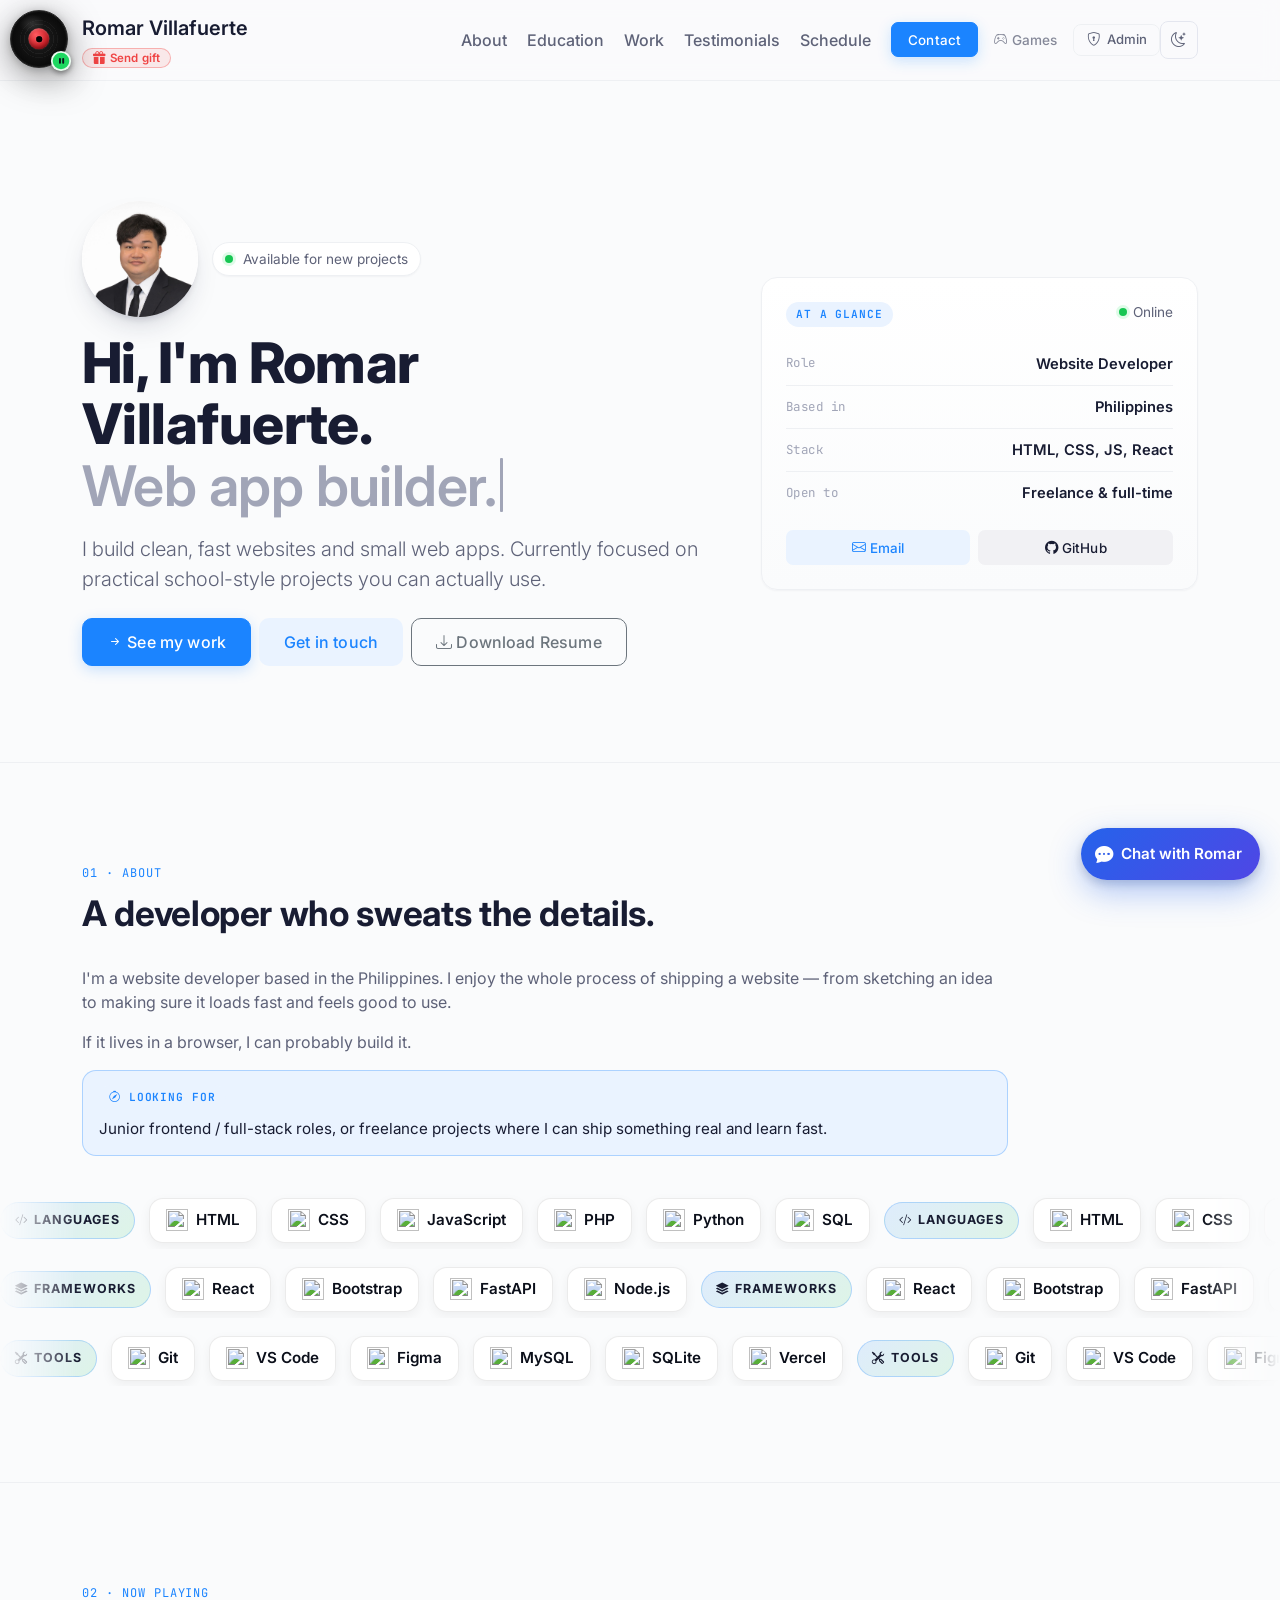
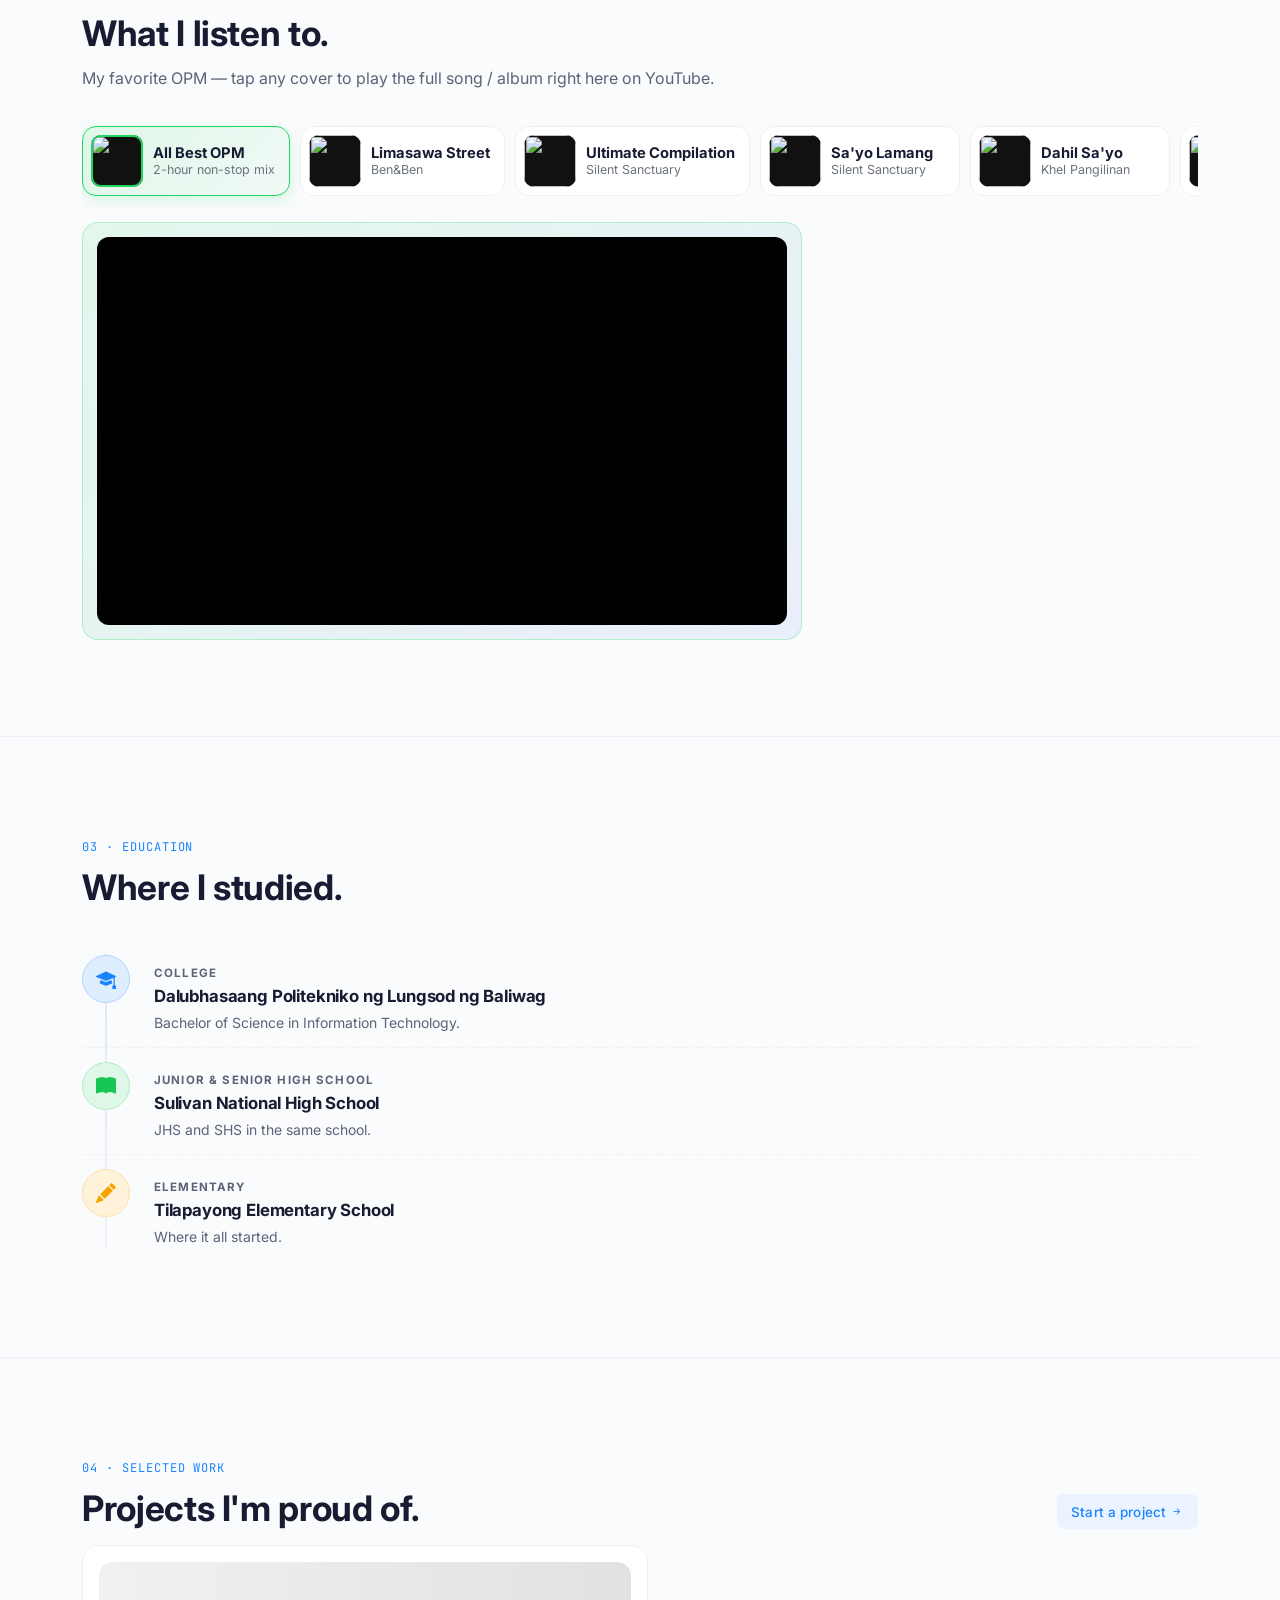
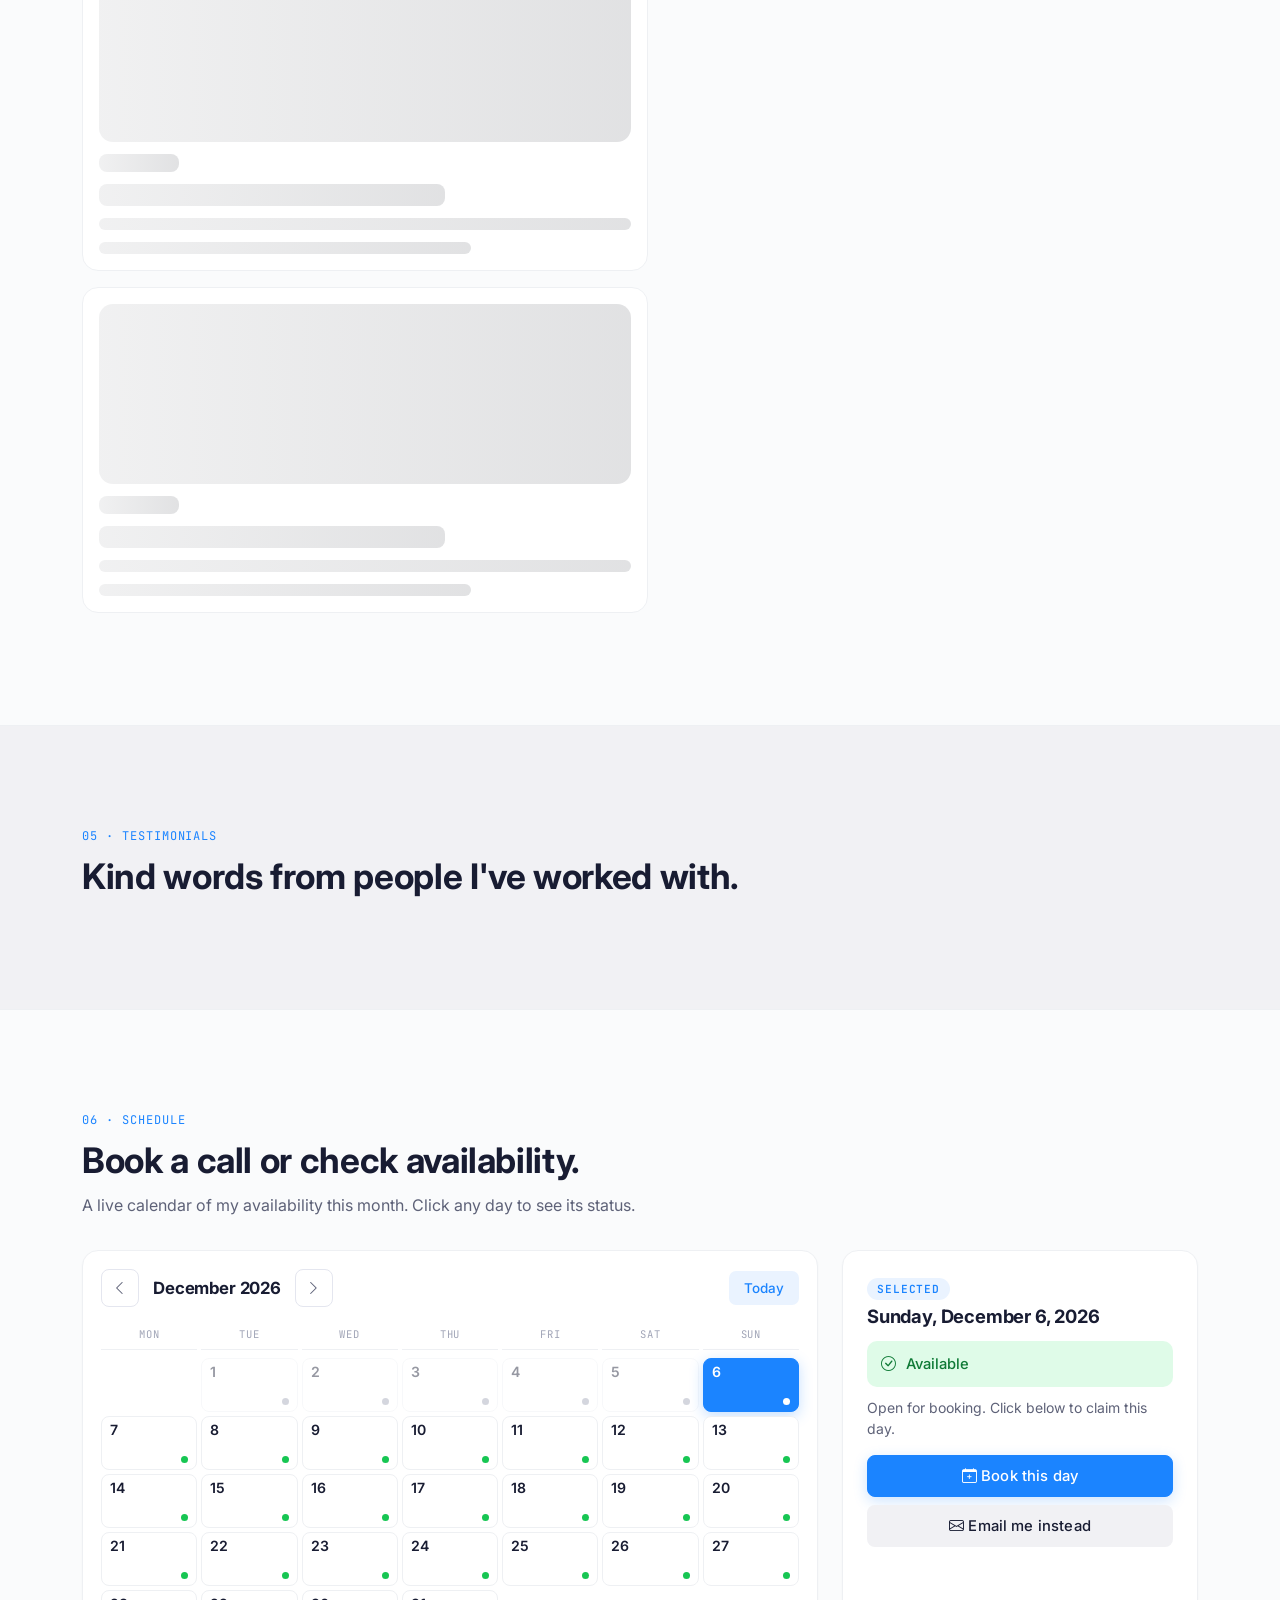
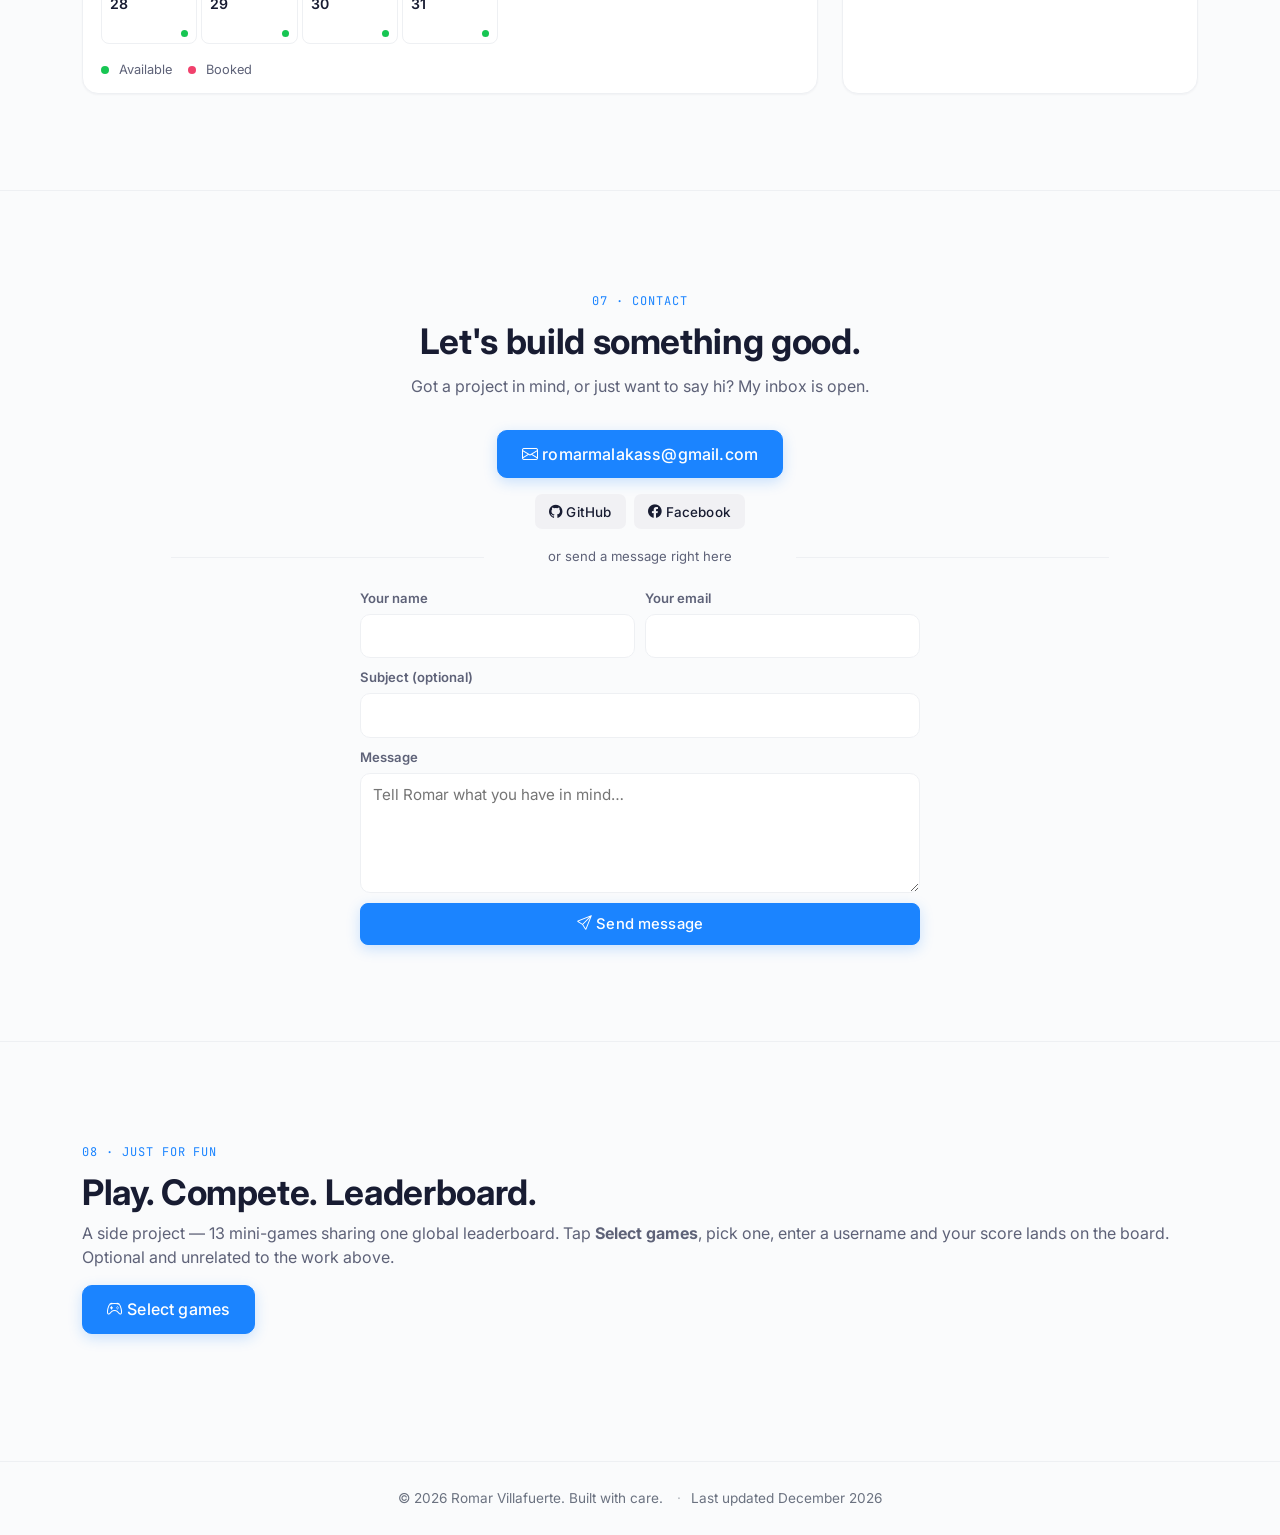
==== index.html @ f8969b2f "Add OG/Twitter card meta + splash screen + Pinoy 404 with mini-game + Resume PDF generator - Open Gr" ====
<!doctype html>
<html lang="en" data-bs-theme="light">
  <head>
    <meta charset="utf-8" />
    <meta name="viewport" content="width=device-width, initial-scale=1" />
    <meta name="theme-color" content="#0b0f1a" />
    <meta
      name="description"
      content="Romar Villafuerte — Website Developer based in the Philippines. I build clean, fast websites and small web apps with HTML, CSS, JavaScript, React, and FastAPI."
    />
    <meta name="author" content="Romar Villafuerte" />
    <meta name="keywords" content="Romar Villafuerte, website developer, web developer Philippines, frontend, React, HTML, CSS, JavaScript, FastAPI portfolio" />
    <link rel="canonical" href="https://romar-villafuerte.vercel.app/" />

    <!-- Open Graph -->
    <meta property="og:type" content="website" />
    <meta property="og:site_name" content="Romar Villafuerte" />
    <meta property="og:title" content="Romar Villafuerte — Website Developer" />
    <meta property="og:description" content="I build clean, fast websites and small web apps. HTML, CSS, JavaScript, React, FastAPI. Available for freelance & full-time." />
    <meta property="og:url" content="https://romar-villafuerte.vercel.app/" />
    <meta property="og:image" content="https://romar-villafuerte.vercel.app/assets/og-image.png?v=2" />
    <meta property="og:image:secure_url" content="https://romar-villafuerte.vercel.app/assets/og-image.png?v=2" />
    <meta property="og:image:type" content="image/png" />
    <meta property="og:image:width" content="1200" />
    <meta property="og:image:height" content="630" />
    <meta property="og:image:alt" content="Romar Villafuerte — Website Developer · Philippines" />
    <meta property="og:locale" content="en_PH" />

    <!-- Twitter / X -->
    <meta name="twitter:card" content="summary_large_image" />
    <meta name="twitter:title" content="Romar Villafuerte — Website Developer" />
    <meta name="twitter:description" content="I build clean, fast websites and small web apps. HTML, CSS, JavaScript, React, FastAPI." />
    <meta name="twitter:image" content="https://romar-villafuerte.vercel.app/assets/og-image.png?v=2" />
    <meta name="twitter:image:alt" content="Romar Villafuerte — Website Developer · Philippines" />

    <title>Romar Villafuerte — Website Developer</title>

    <!-- Fonts -->
    <link rel="preconnect" href="https://fonts.googleapis.com" />
    <link rel="preconnect" href="https://fonts.gstatic.com" crossorigin />
    <link
      href="https://fonts.googleapis.com/css2?family=Inter:wght@400;500;600;700;800&family=JetBrains+Mono:wght@400;600&display=swap"
      rel="stylesheet"
    />

    <!-- Bootstrap 5 + icons -->
    <link
      href="https://cdn.jsdelivr.net/npm/bootstrap@5.3.3/dist/css/bootstrap.min.css"
      rel="stylesheet"
    />
    <link
      rel="stylesheet"
      href="https://cdn.jsdelivr.net/npm/bootstrap-icons@1.11.3/font/bootstrap-icons.min.css"
    />

    <link rel="stylesheet" href="styles.css?v=avatar3" />
    <link
      rel="icon"
      type="image/svg+xml"
      href="data:image/svg+xml,%3Csvg xmlns='http://www.w3.org/2000/svg' viewBox='0 0 64 64'%3E%3Cdefs%3E%3ClinearGradient id='g' x1='0' y1='0' x2='1' y2='1'%3E%3Cstop offset='0' stop-color='%232563eb'/%3E%3Cstop offset='1' stop-color='%231d4ed8'/%3E%3C/linearGradient%3E%3C/defs%3E%3Crect width='64' height='64' rx='14' fill='url(%23g)'/%3E%3Ctext x='50%25' y='56%25' text-anchor='middle' font-family='Inter,Arial,sans-serif' font-weight='800' font-size='30' fill='%23ffffff'%3ERV%3C/text%3E%3C/svg%3E"
    />
    <link
      rel="apple-touch-icon"
      href="data:image/svg+xml,%3Csvg xmlns='http://www.w3.org/2000/svg' viewBox='0 0 180 180'%3E%3Cdefs%3E%3ClinearGradient id='g' x1='0' y1='0' x2='1' y2='1'%3E%3Cstop offset='0' stop-color='%232563eb'/%3E%3Cstop offset='1' stop-color='%231d4ed8'/%3E%3C/linearGradient%3E%3C/defs%3E%3Crect width='180' height='180' rx='40' fill='url(%23g)'/%3E%3Ctext x='50%25' y='56%25' text-anchor='middle' font-family='Inter,Arial,sans-serif' font-weight='800' font-size='84' fill='%23ffffff'%3ERV%3C/text%3E%3C/svg%3E"
    />
  </head>
  <body>
    <!-- SPLASH / first-paint reveal -->
    <div class="rv-splash" id="rvSplash" aria-hidden="true">
      <div class="rv-splash-inner">
        <div class="rv-splash-avatar">
          <img src="assets/romar-hero.jpg?v=2" alt="" width="120" height="120" />
          <span class="rv-splash-ring"></span>
        </div>
        <h1 class="rv-splash-name">
          <span class="rv-splash-letter" style="--i:0">R</span>
          <span class="rv-splash-letter" style="--i:1">o</span>
          <span class="rv-splash-letter" style="--i:2">m</span>
          <span class="rv-splash-letter" style="--i:3">a</span>
          <span class="rv-splash-letter" style="--i:4">r</span>
          <span class="rv-splash-letter rv-splash-space" style="--i:5">&nbsp;</span>
          <span class="rv-splash-letter" style="--i:6">V</span>
          <span class="rv-splash-letter" style="--i:7">i</span>
          <span class="rv-splash-letter" style="--i:8">l</span>
          <span class="rv-splash-letter" style="--i:9">l</span>
          <span class="rv-splash-letter" style="--i:10">a</span>
          <span class="rv-splash-letter" style="--i:11">f</span>
          <span class="rv-splash-letter" style="--i:12">u</span>
          <span class="rv-splash-letter" style="--i:13">e</span>
          <span class="rv-splash-letter" style="--i:14">r</span>
          <span class="rv-splash-letter" style="--i:15">t</span>
          <span class="rv-splash-letter" style="--i:16">e</span>
        </h1>
        <p class="rv-splash-tag">Website Developer · Philippines</p>
        <div class="rv-splash-bar" aria-hidden="true"><span></span></div>
      </div>
    </div>

    <!-- NAV -->
    <nav class="navbar navbar-expand-lg rv-navbar sticky-top">
      <div class="container">
        <div class="rv-brand-stack">
          <a class="navbar-brand d-flex align-items-center gap-2 m-0" href="#top">
            <span class="fw-semibold" id="rvBrandName">Romar Villafuerte</span>
          </a>
          <button
            type="button"
            class="rv-donate-btn"
            id="rvDonateBtn"
            aria-label="Send a gift to Romar"
          >
            <i class="bi bi-gift-fill"></i>
            <span>Send gift</span>
          </button>
        </div>
        <div class="d-flex align-items-center gap-2 ms-auto order-lg-3">
          <button
            class="btn btn-icon btn-light-subtle"
            id="themeToggle"
            type="button"
            aria-label="Toggle color theme"
          >
            <i class="bi bi-moon-stars" id="themeIcon"></i>
          </button>
          <button
            class="navbar-toggler border-0 d-lg-none"
            type="button"
            data-bs-toggle="collapse"
            data-bs-target="#rvNav"
            aria-controls="rvNav"
            aria-expanded="false"
            aria-label="Toggle navigation"
          >
            <i class="bi bi-list fs-3"></i>
          </button>
        </div>
        <div class="collapse navbar-collapse order-lg-2" id="rvNav">
          <ul class="navbar-nav ms-lg-auto align-items-lg-center gap-lg-1">
            <li class="nav-item"><a class="nav-link" href="#about">About</a></li>
            <li class="nav-item"><a class="nav-link" href="#education">Education</a></li>
            <li class="nav-item"><a class="nav-link" href="#projects">Work</a></li>
            <li class="nav-item"><a class="nav-link" href="#testimonials">Testimonials</a></li>
            <li class="nav-item"><a class="nav-link" href="#schedule">Schedule</a></li>
            <li class="nav-item ms-lg-2">
              <a class="btn btn-primary btn-sm px-3" href="#contact">Contact</a>
            </li>
            <li class="nav-item ms-lg-1"><a class="nav-link rv-nav-fun" href="#playground" title="Mini games — for fun"><i class="bi bi-controller"></i> Games</a></li>
            <li class="nav-item ms-lg-1">
              <button
                type="button"
                class="nav-link rv-admin-link"
                id="rvAdminMenuBtn"
              >
                <i class="bi bi-shield-lock"></i>
                <span>Admin</span>
              </button>
            </li>
          </ul>
        </div>
      </div>
    </nav>

    <main id="top" class="rv-main">
      <!-- HERO -->
      <section class="rv-section rv-hero">
        <div class="container">
          <div class="row align-items-center g-5">
            <div class="col-lg-7">
              <div class="rv-hero-id">
                <span class="rv-hero-avatar">
                  <img src="assets/romar-hero.jpg?v=2" alt="Romar Villafuerte" width="80" height="80" loading="eager" />
                </span>
                <span class="rv-eyebrow">
                  <span class="rv-eyebrow-dot"></span> Available for new projects
                </span>
              </div>
              <h1 class="rv-display mt-3 mb-3">
                Hi, I'm <span id="rvHeroName">Romar Villafuerte</span>.<br />
                <span class="text-muted-strong rv-typer" id="rvTyper" aria-live="polite">A website developer.</span>
              </h1>
              <p class="lead text-body-secondary mb-4">
                I build clean, fast websites and small web apps. Currently
                focused on practical school-style projects you can actually use.
              </p>
              <div class="d-flex flex-wrap gap-2">
                <a href="#projects" class="btn btn-primary btn-lg px-4">
                  <i class="bi bi-arrow-right-short"></i> See my work
                </a>
                <a href="#contact" class="btn btn-light-primary btn-lg px-4">
                  Get in touch
                </a>
                <a id="rvHeroResume" href="#" class="btn btn-outline-secondary btn-lg px-4" target="_blank" rel="noopener" hidden>
                  <i class="bi bi-file-earmark-text"></i> Resume
                </a>
                <button id="rvHeroResumePdf" type="button" class="btn btn-outline-secondary btn-lg px-4">
                  <i class="bi bi-download"></i> Download Resume
                </button>
              </div>
            </div>
            <div class="col-lg-5">
              <div class="rv-card rv-hero-card">
                <div class="d-flex justify-content-between align-items-start mb-3">
                  <span class="rv-pill rv-pill-primary">At a glance</span>
                  <span class="rv-status">
                    <span class="rv-status-dot"></span> Online
                  </span>
                </div>
                <ul class="rv-facts">
                  <li><span>Role</span><strong>Website Developer</strong></li>
                  <li><span>Based in</span><strong>Philippines</strong></li>
                  <li><span>Stack</span><strong>HTML, CSS, JS, React</strong></li>
                  <li><span>Open to</span><strong>Freelance &amp; full-time</strong></li>
                </ul>
                <div class="d-flex gap-2 mt-3">
                  <a
                    class="btn btn-light-primary btn-sm flex-fill"
                    href="mailto:romarmalakass@gmail.com"
                  >
                    <i class="bi bi-envelope"></i> Email
                  </a>
                  <a
                    class="btn btn-light-secondary btn-sm flex-fill"
                    href="https://github.com/ROMARMALAKAS"
                    target="_blank"
                    rel="noopener"
                  >
                    <i class="bi bi-github"></i> GitHub
                  </a>
                </div>
              </div>
            </div>
          </div>
        </div>
      </section>

      <!-- ABOUT -->
      <section id="about" class="rv-section border-top">
        <div class="container">
          <div class="rv-section-head">
            <span class="rv-kicker">01 · About</span>
            <h2 class="rv-h2">A developer who sweats the details.</h2>
          </div>
          <div class="row g-4">
            <div class="col-lg-10">
              <p class="text-body-secondary mb-3" id="rvAboutPara1">
                I'm a website developer based in the Philippines. I enjoy the
                whole process of shipping a website — from sketching an idea
                to making sure it loads fast and feels good to use.
              </p>
              <p class="text-body-secondary mb-3" id="rvAboutPara2">
                If it lives in a browser, I can probably build it.
              </p>
              <div class="rv-about-goal" id="rvAboutGoal">
                <span class="rv-pill rv-pill-primary"><i class="bi bi-compass"></i> Looking for</span>
                <p class="mb-0" id="rvAboutGoalText">Junior frontend / full-stack roles, or freelance projects where I can ship something real and learn fast.</p>
              </div>
            </div>
          </div>
        </div>

        <!-- Edge-to-edge skills ticker -->
        <div class="rv-ticker-wrap" aria-label="Skills and tools">
          <div class="rv-ticker-row rv-ticker-row-languages" data-dir="left">
            <div class="rv-ticker-track">
              <!-- First set -->
              <span class="rv-ticker-label"><i class="bi bi-code-slash"></i> Languages</span>
              <span class="rv-tchip" style="--c:#E34F26"><img src="https://cdn.jsdelivr.net/gh/devicons/devicon@latest/icons/html5/html5-original.svg" alt="" /> HTML</span>
              <span class="rv-tchip" style="--c:#1572B6"><img src="https://cdn.jsdelivr.net/gh/devicons/devicon@latest/icons/css3/css3-original.svg" alt="" /> CSS</span>
              <span class="rv-tchip" style="--c:#F7DF1E"><img src="https://cdn.jsdelivr.net/gh/devicons/devicon@latest/icons/javascript/javascript-original.svg" alt="" /> JavaScript</span>
              <span class="rv-tchip" style="--c:#777BB4"><img src="https://cdn.jsdelivr.net/gh/devicons/devicon@latest/icons/php/php-original.svg" alt="" /> PHP</span>
              <span class="rv-tchip" style="--c:#3776AB"><img src="https://cdn.jsdelivr.net/gh/devicons/devicon@latest/icons/python/python-original.svg" alt="" /> Python</span>
              <span class="rv-tchip" style="--c:#4479A1"><img src="https://cdn.jsdelivr.net/gh/devicons/devicon@latest/icons/mysql/mysql-original.svg" alt="" /> SQL</span>
              <!-- Duplicate for seamless loop -->
              <span class="rv-ticker-label" aria-hidden="true"><i class="bi bi-code-slash"></i> Languages</span>
              <span class="rv-tchip" style="--c:#E34F26" aria-hidden="true"><img src="https://cdn.jsdelivr.net/gh/devicons/devicon@latest/icons/html5/html5-original.svg" alt="" /> HTML</span>
              <span class="rv-tchip" style="--c:#1572B6" aria-hidden="true"><img src="https://cdn.jsdelivr.net/gh/devicons/devicon@latest/icons/css3/css3-original.svg" alt="" /> CSS</span>
              <span class="rv-tchip" style="--c:#F7DF1E" aria-hidden="true"><img src="https://cdn.jsdelivr.net/gh/devicons/devicon@latest/icons/javascript/javascript-original.svg" alt="" /> JavaScript</span>
              <span class="rv-tchip" style="--c:#777BB4" aria-hidden="true"><img src="https://cdn.jsdelivr.net/gh/devicons/devicon@latest/icons/php/php-original.svg" alt="" /> PHP</span>
              <span class="rv-tchip" style="--c:#3776AB" aria-hidden="true"><img src="https://cdn.jsdelivr.net/gh/devicons/devicon@latest/icons/python/python-original.svg" alt="" /> Python</span>
              <span class="rv-tchip" style="--c:#4479A1" aria-hidden="true"><img src="https://cdn.jsdelivr.net/gh/devicons/devicon@latest/icons/mysql/mysql-original.svg" alt="" /> SQL</span>
            </div>
          </div>

          <div class="rv-ticker-row rv-ticker-row-frameworks" data-dir="right">
            <div class="rv-ticker-track rv-ticker-reverse">
              <span class="rv-ticker-label"><i class="bi bi-stack"></i> Frameworks</span>
              <span class="rv-tchip" style="--c:#61DAFB"><img src="https://cdn.jsdelivr.net/gh/devicons/devicon@latest/icons/react/react-original.svg" alt="" /> React</span>
              <span class="rv-tchip" style="--c:#7952B3"><img src="https://cdn.jsdelivr.net/gh/devicons/devicon@latest/icons/bootstrap/bootstrap-original.svg" alt="" /> Bootstrap</span>
              <span class="rv-tchip" style="--c:#009688"><img src="https://cdn.jsdelivr.net/gh/devicons/devicon@latest/icons/fastapi/fastapi-original.svg" alt="" /> FastAPI</span>
              <span class="rv-tchip" style="--c:#5FA04E"><img src="https://cdn.jsdelivr.net/gh/devicons/devicon@latest/icons/nodejs/nodejs-original.svg" alt="" /> Node.js</span>
              <span class="rv-ticker-label" aria-hidden="true"><i class="bi bi-stack"></i> Frameworks</span>
              <span class="rv-tchip" style="--c:#61DAFB" aria-hidden="true"><img src="https://cdn.jsdelivr.net/gh/devicons/devicon@latest/icons/react/react-original.svg" alt="" /> React</span>
              <span class="rv-tchip" style="--c:#7952B3" aria-hidden="true"><img src="https://cdn.jsdelivr.net/gh/devicons/devicon@latest/icons/bootstrap/bootstrap-original.svg" alt="" /> Bootstrap</span>
              <span class="rv-tchip" style="--c:#009688" aria-hidden="true"><img src="https://cdn.jsdelivr.net/gh/devicons/devicon@latest/icons/fastapi/fastapi-original.svg" alt="" /> FastAPI</span>
              <span class="rv-tchip" style="--c:#5FA04E" aria-hidden="true"><img src="https://cdn.jsdelivr.net/gh/devicons/devicon@latest/icons/nodejs/nodejs-original.svg" alt="" /> Node.js</span>
            </div>
          </div>

          <div class="rv-ticker-row rv-ticker-row-tools" data-dir="left">
            <div class="rv-ticker-track">
              <span class="rv-ticker-label"><i class="bi bi-tools"></i> Tools</span>
              <span class="rv-tchip" style="--c:#F05032"><img src="https://cdn.jsdelivr.net/gh/devicons/devicon@latest/icons/git/git-original.svg" alt="" /> Git</span>
              <span class="rv-tchip" style="--c:#007ACC"><img src="https://cdn.jsdelivr.net/gh/devicons/devicon@latest/icons/vscode/vscode-original.svg" alt="" /> VS Code</span>
              <span class="rv-tchip" style="--c:#F24E1E"><img src="https://cdn.jsdelivr.net/gh/devicons/devicon@latest/icons/figma/figma-original.svg" alt="" /> Figma</span>
              <span class="rv-tchip" style="--c:#4479A1"><img src="https://cdn.jsdelivr.net/gh/devicons/devicon@latest/icons/mysql/mysql-original.svg" alt="" /> MySQL</span>
              <span class="rv-tchip" style="--c:#003B57"><img src="https://cdn.jsdelivr.net/gh/devicons/devicon@latest/icons/sqlite/sqlite-original.svg" alt="" /> SQLite</span>
              <span class="rv-tchip" style="--c:#000000"><img src="https://cdn.jsdelivr.net/gh/devicons/devicon@latest/icons/vercel/vercel-original.svg" alt="" /> Vercel</span>
              <span class="rv-ticker-label" aria-hidden="true"><i class="bi bi-tools"></i> Tools</span>
              <span class="rv-tchip" style="--c:#F05032" aria-hidden="true"><img src="https://cdn.jsdelivr.net/gh/devicons/devicon@latest/icons/git/git-original.svg" alt="" /> Git</span>
              <span class="rv-tchip" style="--c:#007ACC" aria-hidden="true"><img src="https://cdn.jsdelivr.net/gh/devicons/devicon@latest/icons/vscode/vscode-original.svg" alt="" /> VS Code</span>
              <span class="rv-tchip" style="--c:#F24E1E" aria-hidden="true"><img src="https://cdn.jsdelivr.net/gh/devicons/devicon@latest/icons/figma/figma-original.svg" alt="" /> Figma</span>
              <span class="rv-tchip" style="--c:#4479A1" aria-hidden="true"><img src="https://cdn.jsdelivr.net/gh/devicons/devicon@latest/icons/mysql/mysql-original.svg" alt="" /> MySQL</span>
              <span class="rv-tchip" style="--c:#003B57" aria-hidden="true"><img src="https://cdn.jsdelivr.net/gh/devicons/devicon@latest/icons/sqlite/sqlite-original.svg" alt="" /> SQLite</span>
              <span class="rv-tchip" style="--c:#000000" aria-hidden="true"><img src="https://cdn.jsdelivr.net/gh/devicons/devicon@latest/icons/vercel/vercel-original.svg" alt="" /> Vercel</span>
            </div>
          </div>
        </div>
      </section>

      <!-- NOW PLAYING (Spotify embed with album picker) -->
      <section id="nowplaying" class="rv-section border-top">
        <div class="container">
          <div class="rv-section-head">
            <span class="rv-kicker">02 · Now playing</span>
            <h2 class="rv-h2">What I listen to.</h2>
            <p class="text-body-secondary mb-0">
              My favorite OPM — tap any cover to play the full song / album right here on YouTube.
            </p>
          </div>

          <!-- Album picker: horizontal scroll of covers -->
          <div class="rv-album-picker" role="tablist" aria-label="Choose an album">
            <button
              type="button"
              class="rv-album-btn rv-album-opm is-active"
              data-yt-id="ypA7vViok08"
              role="tab"
              aria-selected="true"
            >
              <span class="rv-album-cover" aria-hidden="true">
                <img src="https://i.ytimg.com/vi/ypA7vViok08/mqdefault.jpg" alt="" loading="lazy" />
              </span>
              <span class="rv-album-meta">
                <span class="rv-album-title">All Best OPM</span>
                <span class="rv-album-artist">2-hour non-stop mix</span>
              </span>
            </button>
            <button
              type="button"
              class="rv-album-btn rv-album-benben"
              data-yt-id="Kc3Or2EcQJg"
              role="tab"
              aria-selected="false"
            >
              <span class="rv-album-cover" aria-hidden="true">
                <img src="https://i.ytimg.com/vi/Kc3Or2EcQJg/mqdefault.jpg" alt="" loading="lazy" />
              </span>
              <span class="rv-album-meta">
                <span class="rv-album-title">Limasawa Street</span>
                <span class="rv-album-artist">Ben&amp;Ben</span>
              </span>
            </button>
            <button
              type="button"
              class="rv-album-btn rv-album-ss"
              data-yt-id="de1EE3bcxc8"
              role="tab"
              aria-selected="false"
            >
              <span class="rv-album-cover" aria-hidden="true">
                <img src="https://i.ytimg.com/vi/de1EE3bcxc8/mqdefault.jpg" alt="" loading="lazy" />
              </span>
              <span class="rv-album-meta">
                <span class="rv-album-title">Ultimate Compilation</span>
                <span class="rv-album-artist">Silent Sanctuary</span>
              </span>
            </button>
            <button
              type="button"
              class="rv-album-btn rv-album-ss2"
              data-yt-id="o4G24ZvTMPI"
              role="tab"
              aria-selected="false"
            >
              <span class="rv-album-cover" aria-hidden="true">
                <img src="https://i.ytimg.com/vi/o4G24ZvTMPI/mqdefault.jpg" alt="" loading="lazy" />
              </span>
              <span class="rv-album-meta">
                <span class="rv-album-title">Sa'yo Lamang</span>
                <span class="rv-album-artist">Silent Sanctuary</span>
              </span>
            </button>
            <button
              type="button"
              class="rv-album-btn rv-album-khel"
              data-yt-id="GCiV83kNV50"
              role="tab"
              aria-selected="false"
            >
              <span class="rv-album-cover" aria-hidden="true">
                <img src="https://i.ytimg.com/vi/GCiV83kNV50/mqdefault.jpg" alt="" loading="lazy" />
              </span>
              <span class="rv-album-meta">
                <span class="rv-album-title">Dahil Sa'yo</span>
                <span class="rv-album-artist">Khel Pangilinan</span>
              </span>
            </button>
            <button
              type="button"
              class="rv-album-btn rv-album-khel2"
              data-yt-id="s3WB5C3ph0s"
              role="tab"
              aria-selected="false"
            >
              <span class="rv-album-cover" aria-hidden="true">
                <img src="https://i.ytimg.com/vi/s3WB5C3ph0s/mqdefault.jpg" alt="" loading="lazy" />
              </span>
              <span class="rv-album-meta">
                <span class="rv-album-title">On Bended Knee</span>
                <span class="rv-album-artist">Khel Pangilinan cover</span>
              </span>
            </button>
            <button
              type="button"
              class="rv-album-btn rv-album-fitter"
              data-yt-id="9SmAvP8_-A4"
              role="tab"
              aria-selected="false"
            >
              <span class="rv-album-cover" aria-hidden="true">
                <img src="https://i.ytimg.com/vi/9SmAvP8_-A4/mqdefault.jpg" alt="" loading="lazy" />
              </span>
              <span class="rv-album-meta">
                <span class="rv-album-title">Hawak Mo Ang Beat</span>
                <span class="rv-album-artist">DJ Mogo</span>
              </span>
            </button>
          </div>

          <!-- Live embed (YouTube — full songs play for everyone) -->
          <div class="rv-spotify-wrap">
            <div class="rv-yt-frame">
              <iframe
                id="rvSpotifyEmbed"
                src="https://www.youtube.com/embed/ypA7vViok08?rel=0&modestbranding=1&playsinline=1"
                title="Romar's OPM albums"
                frameborder="0"
                allow="accelerometer; autoplay; clipboard-write; encrypted-media; gyroscope; picture-in-picture"
                allowfullscreen
              ></iframe>
            </div>
          </div>
        </div>
      </section>

      <!-- EDUCATION -->
      <section id="education" class="rv-section border-top">
        <div class="container">
          <div class="rv-section-head">
            <span class="rv-kicker">03 · Education</span>
            <h2 class="rv-h2">Where I studied.</h2>
          </div>
          <ol class="rv-edu">
            <li class="rv-edu-item">
              <span class="rv-edu-dot" style="--c:#1b84ff"><i class="bi bi-mortarboard-fill"></i></span>
              <div class="rv-edu-body">
                <span class="rv-edu-stage">College</span>
                <h3 class="rv-edu-school">Dalubhasaang Politekniko ng Lungsod ng Baliwag</h3>
                <p class="text-body-secondary mb-0 small">Bachelor of Science in Information Technology.</p>
              </div>
            </li>
            <li class="rv-edu-item">
              <span class="rv-edu-dot" style="--c:#17c653"><i class="bi bi-book-fill"></i></span>
              <div class="rv-edu-body">
                <span class="rv-edu-stage">Junior &amp; Senior High School</span>
                <h3 class="rv-edu-school">Sulivan National High School</h3>
                <p class="text-body-secondary mb-0 small">JHS and SHS in the same school.</p>
              </div>
            </li>
            <li class="rv-edu-item">
              <span class="rv-edu-dot" style="--c:#f6a500"><i class="bi bi-pencil-fill"></i></span>
              <div class="rv-edu-body">
                <span class="rv-edu-stage">Elementary</span>
                <h3 class="rv-edu-school">Tilapayong Elementary School</h3>
                <p class="text-body-secondary mb-0 small">Where it all started.</p>
              </div>
            </li>
          </ol>
        </div>
      </section>

      <!-- PROJECTS -->
      <section id="projects" class="rv-section border-top">
        <div class="container">
          <div class="rv-section-head d-flex flex-wrap justify-content-between align-items-end gap-3">
            <div>
              <span class="rv-kicker">04 · Selected Work</span>
              <h2 class="rv-h2 mb-0">Projects I'm proud of.</h2>
            </div>
            <a href="#contact" class="btn btn-light-primary btn-sm">
              Start a project <i class="bi bi-arrow-right-short"></i>
            </a>
          </div>

          <div class="row g-3" id="rvProjectsList">
            <!-- Skeleton placeholders shown until projects load -->
            <div class="col-md-6 rv-skeleton-card" aria-hidden="true">
              <div class="rv-skel rv-skel-visual"></div>
              <div class="rv-skel rv-skel-tag"></div>
              <div class="rv-skel rv-skel-title"></div>
              <div class="rv-skel rv-skel-line"></div>
              <div class="rv-skel rv-skel-line rv-skel-line-short"></div>
            </div>
            <div class="col-md-6 rv-skeleton-card" aria-hidden="true">
              <div class="rv-skel rv-skel-visual"></div>
              <div class="rv-skel rv-skel-tag"></div>
              <div class="rv-skel rv-skel-title"></div>
              <div class="rv-skel rv-skel-line"></div>
              <div class="rv-skel rv-skel-line rv-skel-line-short"></div>
            </div>
          </div>
        </div>
      </section>

      <!-- TESTIMONIALS -->
      <section id="testimonials" class="rv-section border-top rv-section-testimonials">
        <div class="container">
          <div class="rv-section-head">
            <span class="rv-kicker">05 · Testimonials</span>
            <h2 class="rv-h2">Kind words from people I've worked with.</h2>
          </div>
          <div class="row g-3" id="rvTestimonialsList">
            <!-- Filled in by script.js -->
          </div>
        </div>
      </section>

      <!-- SCHEDULE / CALENDAR -->
      <section id="schedule" class="rv-section border-top">
        <div class="container">
          <div class="rv-section-head">
            <span class="rv-kicker">06 · Schedule</span>
            <h2 class="rv-h2">Book a call or check availability.</h2>
            <p class="text-body-secondary mb-0">
              A live calendar of my availability this month. Click any day to
              see its status.
            </p>
          </div>

          <div class="row g-4">
            <div class="col-lg-8">
              <div class="rv-card rv-calendar-card">
                <div class="d-flex justify-content-between align-items-center mb-3">
                  <div class="d-flex align-items-center gap-2">
                    <button
                      class="btn btn-icon btn-light-subtle"
                      id="calPrev"
                      type="button"
                      aria-label="Previous month"
                    >
                      <i class="bi bi-chevron-left"></i>
                    </button>
                    <h3 class="rv-cal-month mb-0" id="calMonth">—</h3>
                    <button
                      class="btn btn-icon btn-light-subtle"
                      id="calNext"
                      type="button"
                      aria-label="Next month"
                    >
                      <i class="bi bi-chevron-right"></i>
                    </button>
                  </div>
                  <button
                    class="btn btn-light-primary btn-sm"
                    id="calToday"
                    type="button"
                  >
                    Today
                  </button>
                </div>
                <div class="rv-cal-grid" id="calendar" role="grid"></div>
                <div class="rv-cal-legend mt-3">
                  <span><span class="rv-dot rv-dot-available"></span> Available</span>
                  <span><span class="rv-dot rv-dot-booked"></span> Booked</span>
                </div>
              </div>
            </div>
            <div class="col-lg-4">
              <div class="rv-card h-100 rv-cal-side">
                <div class="rv-cal-side-head">
                  <span class="rv-pill rv-pill-primary">Selected</span>
                  <h3 class="rv-cal-side-date" id="calSelectedDate">Select a date</h3>
                </div>
                <div class="rv-cal-side-status" id="calSelectedStatus">
                  <i class="bi bi-calendar-event"></i>
                  <span>Pick a day on the calendar to see availability.</span>
                </div>
                <p class="text-body-secondary small mb-3" id="calSelectedNote">
                  Times are in your local timezone.
                </p>
                <button
                  class="btn btn-primary w-100"
                  id="calBookBtn"
                  type="button"
                >
                  <i class="bi bi-calendar-plus"></i> Book this day
                </button>
                <a
                  class="btn btn-light-secondary w-100 mt-2"
                  href="mailto:romarmalakass@gmail.com"
                >
                  <i class="bi bi-envelope"></i> Email me instead
                </a>
              </div>
            </div>
          </div>
        </div>

        <!-- Booking modal -->
        <div
          id="bookingModal"
          class="rv-booking-modal"
          role="dialog"
          aria-modal="true"
          aria-labelledby="bookingModalTitle"
          aria-hidden="true"
        >
          <div class="rv-booking-backdrop" data-close="1"></div>
          <div class="rv-booking-card">
            <header class="rv-booking-head">
              <h3 id="bookingModalTitle" class="rv-booking-title">
                Book this day
              </h3>
              <button
                type="button"
                class="rv-booking-close"
                data-close="1"
                aria-label="Close"
              >
                <i class="bi bi-x-lg"></i>
              </button>
            </header>
            <p class="rv-booking-date" id="bookingModalDate"></p>
            <p class="text-body-secondary small mb-3">
              Once you book, this day will show as <strong>Booked</strong> for
              everyone visiting the site. Romar will email you back to confirm.
            </p>
            <form id="bookingForm" class="rv-booking-form" autocomplete="off">
              <label class="rv-booking-label" for="bookingName">Your name</label>
              <input
                id="bookingName"
                class="rv-booking-input"
                type="text"
                maxlength="60"
                required
                placeholder="e.g. Juan Dela Cruz"
              />
              <label class="rv-booking-label" for="bookingEmail">Email</label>
              <input
                id="bookingEmail"
                class="rv-booking-input"
                type="email"
                maxlength="120"
                required
                placeholder="you@example.com"
              />
              <label class="rv-booking-label" for="bookingNote">
                Project / message
                <span class="text-body-secondary">(optional)</span>
              </label>
              <textarea
                id="bookingNote"
                class="rv-booking-input"
                rows="3"
                maxlength="400"
                placeholder="What would you like to talk about?"
              ></textarea>
              <p
                class="rv-booking-error"
                id="bookingError"
                role="alert"
                hidden
              ></p>
              <div class="d-flex gap-2 mt-2">
                <button
                  type="button"
                  class="btn btn-light-secondary flex-fill"
                  data-close="1"
                >
                  Cancel
                </button>
                <button
                  type="submit"
                  class="btn btn-primary flex-fill"
                  id="bookingSubmit"
                >
                  <i class="bi bi-calendar-check"></i> Confirm booking
                </button>
              </div>
            </form>
          </div>
        </div>
      </section>

      <!-- PLAYGROUND -->
      <section id="playground" class="rv-section border-top rv-section-playground">
        <div class="container">
          <div class="rv-section-head d-flex flex-wrap justify-content-between align-items-end gap-3">
            <div>
              <span class="rv-kicker">08 · Just for fun</span>
              <h2 class="rv-h2 mb-2">Play. Compete. Leaderboard.</h2>
              <p class="text-body-secondary mb-0">
                A side project — 13 mini-games sharing one global leaderboard. Tap <strong>Select games</strong>,
                pick one, enter a username and your score lands on the board. Optional and unrelated to the work above.
              </p>
            </div>
            <div class="d-flex flex-wrap gap-2 align-items-center">
              <span class="rv-chip" id="activeUserChip" style="display:none">
                <i class="bi bi-person-circle"></i>
                <strong id="activeUserName">—</strong>
                <button
                  class="btn btn-sm btn-link p-0 ms-1 text-decoration-none"
                  id="changeUserBtn"
                  type="button"
                  aria-label="Change username"
                >change</button>
              </span>
              <button
                class="btn btn-primary btn-lg px-4"
                id="openPickerBtn"
                type="button"
              >
                <i class="bi bi-controller"></i> Select games
              </button>
            </div>
          </div>

          <!-- Game picker (hidden by default) -->
          <div id="gamePicker" class="d-none">
            <div class="rv-pick-grid">
              <button class="rv-pick-card" type="button" data-game="piano">
                <span class="rv-pick-ico" style="--pi:#1b84ff;--pi-bg:#eaf3ff"><i class="bi bi-music-note-list"></i></span>
                <span class="rv-pick-title">Piano</span>
                <span class="rv-pick-desc">88 real piano keys. Play with mouse, touch, or keyboard.</span>
                <span class="rv-pick-meta">Creative · no score</span>
              </button>
              <button class="rv-pick-card" type="button" data-game="tiles">
                <span class="rv-pick-ico" style="--pi:#0b0f1a;--pi-bg:#e8ebf2"><i class="bi bi-music-player"></i></span>
                <span class="rv-pick-title">Piano Tiles</span>
                <span class="rv-pick-desc">Tap the black tiles. Speed grows with score.</span>
                <span class="rv-pick-meta">Leaderboard · highest score</span>
              </button>
              <button class="rv-pick-card" type="button" data-game="guess">
                <span class="rv-pick-ico" style="--pi:#f1416c;--pi-bg:#ffeef3"><i class="bi bi-image"></i></span>
                <span class="rv-pick-title">Guess the Word</span>
                <span class="rv-pick-desc">Thousands of random photos. Pick the right word.</span>
                <span class="rv-pick-meta">Leaderboard · Normal / Hard</span>
              </button>
              <button class="rv-pick-card" type="button" data-game="snake">
                <span class="rv-pick-ico" style="--pi:#17c653;--pi-bg:#dffbe8"><i class="bi bi-dpad"></i></span>
                <span class="rv-pick-title">Snake</span>
                <span class="rv-pick-desc">Classic snake with touch control buttons.</span>
                <span class="rv-pick-meta">Leaderboard · highest score</span>
              </button>
              <button class="rv-pick-card" type="button" data-game="reaction">
                <span class="rv-pick-ico" style="--pi:#7239ea;--pi-bg:#f0e7ff"><i class="bi bi-lightning-charge"></i></span>
                <span class="rv-pick-title">Reaction Time</span>
                <span class="rv-pick-desc">Tap when the screen turns green. 5 rounds.</span>
                <span class="rv-pick-meta">Leaderboard · fastest average</span>
              </button>
              <button class="rv-pick-card" type="button" data-game="memory">
                <span class="rv-pick-ico" style="--pi:#17c653;--pi-bg:#dffbe8"><i class="bi bi-grid-3x3-gap"></i></span>
                <span class="rv-pick-title">Memory Match</span>
                <span class="rv-pick-desc">Flip the pairs. Fewest moves wins.</span>
                <span class="rv-pick-meta">Leaderboard · fewest moves</span>
              </button>
              <button class="rv-pick-card" type="button" data-game="slide">
                <span class="rv-pick-ico" style="--pi:#7239ea;--pi-bg:#f0e7ff"><i class="bi bi-puzzle"></i></span>
                <span class="rv-pick-title">Slide Puzzle</span>
                <span class="rv-pick-desc">Classic 3×3. Arrange 1–8 in order.</span>
                <span class="rv-pick-meta">Leaderboard · fewest moves</span>
              </button>
              <button class="rv-pick-card" type="button" data-game="stars">
                <span class="rv-pick-ico" style="--pi:#f6c000;--pi-bg:#fff6d9"><i class="bi bi-stars"></i></span>
                <span class="rv-pick-title">Catch the Stars</span>
                <span class="rv-pick-desc">30 seconds. Click yellow, avoid red.</span>
                <span class="rv-pick-meta">Leaderboard · highest score</span>
              </button>
              <button class="rv-pick-card" type="button" data-game="basket">
                <span class="rv-pick-ico" style="--pi:#f1416c;--pi-bg:#ffeef3"><i class="bi bi-bullseye"></i></span>
                <span class="rv-pick-title">Basketball Shooting</span>
                <span class="rv-pick-desc">5 lives. Hold to charge, release to shoot.</span>
                <span class="rv-pick-meta">Leaderboard · highest score</span>
              </button>
              <button class="rv-pick-card" type="button" data-game="mine">
                <span class="rv-pick-ico" style="--pi:#5e6278;--pi-bg:#f1f1f4"><i class="bi bi-flag"></i></span>
                <span class="rv-pick-title">Minesweeper</span>
                <span class="rv-pick-desc">6×6 grid. Flag the mines, clear the rest.</span>
                <span class="rv-pick-meta">Leaderboard · fastest solve</span>
              </button>
              <button class="rv-pick-card" type="button" data-game="math">
                <span class="rv-pick-ico" style="--pi:#1b84ff;--pi-bg:#eaf3ff"><i class="bi bi-calculator"></i></span>
                <span class="rv-pick-title">Math Quiz</span>
                <span class="rv-pick-desc">Normal · Hard · Pro Expert · God Mode.</span>
                <span class="rv-pick-meta">Leaderboard · per difficulty</span>
              </button>
              <button class="rv-pick-card" type="button" data-game="english">
                <span class="rv-pick-ico" style="--pi:#17c653;--pi-bg:#dffbe8"><i class="bi bi-book"></i></span>
                <span class="rv-pick-title">English Quiz</span>
                <span class="rv-pick-desc">Vocab &amp; grammar. Four difficulty tiers.</span>
                <span class="rv-pick-meta">Leaderboard · per difficulty</span>
              </button>
              <button class="rv-pick-card" type="button" data-game="bomber">
                <span class="rv-pick-ico" style="--pi:#f1416c;--pi-bg:#ffeef3"><i class="bi bi-controller"></i></span>
                <span class="rv-pick-title">Bomberman 2D</span>
                <span class="rv-pick-desc">Drop bombs, blast blocks, dodge enemies.</span>
                <span class="rv-pick-meta">Leaderboard · highest score</span>
              </button>
            </div>
          </div>

          <!-- Active game stage (hidden until a game is picked) -->
          <div id="gameStage" class="d-none">
            <div class="rv-stage-head d-flex flex-wrap justify-content-between align-items-center gap-2 mb-3">
              <div class="d-flex gap-2">
                <button class="btn btn-light-subtle btn-sm" id="backToPicker" type="button">
                  <i class="bi bi-arrow-left"></i> All games
                </button>
                <button class="btn btn-light-primary btn-sm" id="fsToggle" type="button" aria-label="Toggle fullscreen">
                  <i class="bi bi-arrows-fullscreen"></i>
                  <span class="d-none d-sm-inline">Fullscreen</span>
                </button>
              </div>
              <h3 class="h5 mb-0" id="stageTitle">—</h3>
              <span class="rv-chip">
                <i class="bi bi-person-circle"></i>
                <strong id="stageUser">—</strong>
              </span>
            </div>

            <!-- PIANO (real piano samples) -->
            <div id="game-piano" class="rv-game-pane d-none">
              <div class="rv-card p-3 p-lg-4">
                <div class="d-flex flex-wrap justify-content-between align-items-center gap-2 mb-3">
                  <div class="d-flex flex-wrap gap-2 align-items-center">
                    <span class="rv-chip" id="pianoStatus">Loading piano…</span>
                    <div class="btn-group btn-group-sm" role="group" aria-label="Octave">
                      <button class="btn btn-light-secondary" id="pianoOctDown" type="button" aria-label="Scroll down"><i class="bi bi-chevron-left"></i></button>
                      <button class="btn btn-light-secondary" id="pianoOctUp" type="button" aria-label="Scroll up"><i class="bi bi-chevron-right"></i></button>
                    </div>
                  </div>
                  <div class="d-flex gap-2">
                    <button class="btn btn-light-primary btn-sm" id="pianoHint" type="button" aria-pressed="false">Show keys</button>
                    <button class="btn btn-primary btn-sm" id="pianoDemo" type="button"><i class="bi bi-play-fill"></i> Play tune</button>
                  </div>
                </div>
                <div class="rv-piano-wrap">
                  <div class="rv-piano" id="piano" role="group" aria-label="Piano"></div>
                </div>
              </div>
            </div>

            <!-- MEMORY MATCH -->
            <div id="game-memory" class="rv-game-pane d-none">
              <div class="row g-3">
                <div class="col-lg-8">
                  <div class="rv-card p-4">
                    <div class="d-flex flex-wrap justify-content-between align-items-start gap-3 mb-3">
                      <p class="text-body-secondary small mb-0">Flip two cards at a time. Match all pairs with as few moves as possible.</p>
                      <div class="d-flex flex-wrap gap-2">
                        <span class="rv-chip">Moves <strong id="memMoves">0</strong></span>
                        <span class="rv-chip">Pairs <strong id="memPairs">0</strong>/8</span>
                        <button class="btn btn-light-primary btn-sm" id="memReset" type="button"><i class="bi bi-arrow-counterclockwise"></i> New game</button>
                      </div>
                    </div>
                    <div class="rv-memory" id="memoryBoard" role="grid"></div>
                    <div id="memWinMsg" class="alert alert-success mt-3 d-none" role="status"></div>
                  </div>
                </div>
                <div class="col-lg-4">
                  <div class="rv-card p-4 h-100" data-leaderboard="memory">
                    <h4 class="h6 mb-2"><i class="bi bi-trophy-fill text-warning"></i> Top Players</h4>
                    <p class="text-body-secondary small mb-2">Fewer moves is better.</p>
                    <ol class="rv-lb" data-lb-list="memory"></ol>
                  </div>
                </div>
              </div>
            </div>

            <!-- SLIDE PUZZLE -->
            <div id="game-slide" class="rv-game-pane d-none">
              <div class="row g-3">
                <div class="col-lg-8">
                  <div class="rv-card p-4">
                    <div class="d-flex flex-wrap justify-content-between align-items-start gap-3 mb-3">
                      <p class="text-body-secondary small mb-0">Click a tile next to the empty square (or use arrow keys) to slide.</p>
                      <div class="d-flex flex-wrap gap-2">
                        <span class="rv-chip">Moves <strong id="slideMoves">0</strong></span>
                        <button class="btn btn-light-primary btn-sm" id="slideReset" type="button"><i class="bi bi-shuffle"></i> Shuffle</button>
                      </div>
                    </div>
                    <div class="rv-slide-wrap">
                      <div class="rv-slide" id="slideBoard" role="grid" aria-label="Slide puzzle"></div>
                    </div>
                    <div id="slideWinMsg" class="alert alert-success mt-3 d-none" role="status"></div>
                  </div>
                </div>
                <div class="col-lg-4">
                  <div class="rv-card p-4 h-100" data-leaderboard="slide">
                    <h4 class="h6 mb-2"><i class="bi bi-trophy-fill text-warning"></i> Top Players</h4>
                    <p class="text-body-secondary small mb-2">Fewer moves is better.</p>
                    <ol class="rv-lb" data-lb-list="slide"></ol>
                  </div>
                </div>
              </div>
            </div>

            <!-- CATCH THE STARS -->
            <div id="game-stars" class="rv-game-pane d-none">
              <div class="row g-3">
                <div class="col-lg-8">
                  <div class="rv-card p-4">
                    <div class="d-flex flex-wrap justify-content-between align-items-start gap-3 mb-3">
                      <p class="text-body-secondary small mb-0">Click yellow stars. Avoid <span class="text-danger fw-semibold">red ones</span>. 30 seconds.</p>
                      <div class="d-flex flex-wrap gap-2">
                        <span class="rv-chip">Score <strong id="gameScore">0</strong></span>
                        <span class="rv-chip">Time <strong id="gameTime">30</strong>s</span>
                      </div>
                    </div>
                    <div class="rv-game-wrap">
                      <canvas id="gameCanvas" width="640" height="360" aria-label="Catch the Stars"></canvas>
                      <div id="gameOverlay" class="rv-game-overlay">
                        <div class="text-center">
                          <h4 class="h5 mb-1" id="gameTitle">Ready?</h4>
                          <p class="text-body-secondary mb-3" id="gameMsg">Click stars to score. Avoid the red ones.</p>
                          <button id="gameStart" class="btn btn-primary" type="button">Start game</button>
                        </div>
                      </div>
                    </div>
                  </div>
                </div>
                <div class="col-lg-4">
                  <div class="rv-card p-4 h-100" data-leaderboard="stars">
                    <h4 class="h6 mb-2"><i class="bi bi-trophy-fill text-warning"></i> Top Players</h4>
                    <p class="text-body-secondary small mb-2">Higher score wins.</p>
                    <ol class="rv-lb" data-lb-list="stars"></ol>
                  </div>
                </div>
              </div>
            </div>

            <!-- BASKETBALL SHOOTING (hold-to-shoot) -->
            <div id="game-basket" class="rv-game-pane d-none">
              <div class="row g-3">
                <div class="col-lg-8">
                  <div class="rv-card p-4">
                    <div class="d-flex flex-wrap justify-content-end align-items-start gap-2 mb-3">
                      <span class="rv-chip">Score <strong id="bbScore">0</strong></span>
                      <span class="rv-chip">Lives <strong id="bbLives">5</strong></span>
                    </div>
                    <div class="rv-game-wrap">
                      <canvas id="bbCanvas" width="640" height="360" aria-label="Basketball Shooting"></canvas>
                      <div id="bbOverlay" class="rv-game-overlay">
                        <div class="text-center">
                          <h4 class="h5 mb-1" id="bbTitle">Ready?</h4>
                          <p class="text-body-secondary mb-3" id="bbMsg">Hold to charge, release to shoot.</p>
                          <button id="bbStart" class="btn btn-primary" type="button">Start game</button>
                        </div>
                      </div>
                    </div>
                  </div>
                </div>
                <div class="col-lg-4">
                  <div class="rv-card p-4 h-100" data-leaderboard="basket">
                    <h4 class="h6 mb-2"><i class="bi bi-trophy-fill text-warning"></i> Top Players</h4>
                    <p class="text-body-secondary small mb-2">Most buckets wins.</p>
                    <ol class="rv-lb" data-lb-list="basket"></ol>
                  </div>
                </div>
              </div>
            </div>

            <!-- PIANO TILES -->
            <div id="game-tiles" class="rv-game-pane d-none">
              <div class="row g-3">
                <div class="col-lg-8">
                  <div class="rv-card p-4">
                    <div class="d-flex flex-wrap justify-content-between align-items-start gap-2 mb-3">
                      <div class="d-flex flex-wrap gap-2">
                        <span class="rv-chip">Score <strong id="tlScore">0</strong></span>
                        <span class="rv-chip">Speed <strong id="tlSpeed">1.0×</strong></span>
                        <span class="rv-chip">Misses <strong id="tlMisses">0</strong></span>
                      </div>
                      <button id="tlStop" class="btn btn-light-danger btn-sm d-none" type="button"><i class="bi bi-stop-fill"></i> Stop &amp; save</button>
                    </div>
                    <div class="rv-game-wrap">
                      <canvas id="tlCanvas" width="480" height="600" aria-label="Piano Tiles"></canvas>
                      <div id="tlOverlay" class="rv-game-overlay">
                        <div class="text-center">
                          <h4 class="h5 mb-1" id="tlTitle">Ready?</h4>
                          <p class="text-body-secondary mb-3" id="tlMsg">Endless. Tap the black tiles as they fall.</p>
                          <button id="tlStart" class="btn btn-primary" type="button">Start game</button>
                        </div>
                      </div>
                    </div>
                  </div>
                </div>
                <div class="col-lg-4">
                  <div class="rv-card p-4 h-100" data-leaderboard="tiles">
                    <h4 class="h6 mb-2"><i class="bi bi-trophy-fill text-warning"></i> Top Players</h4>
                    <p class="text-body-secondary small mb-2">Highest score wins.</p>
                    <ol class="rv-lb" data-lb-list="tiles"></ol>
                  </div>
                </div>
              </div>
            </div>

            <!-- GUESS THE WORD -->
            <div id="game-guess" class="rv-game-pane d-none">
              <div class="row g-3">
                <div class="col-lg-8">
                  <div class="rv-card p-4">
                    <div class="d-flex flex-wrap justify-content-between align-items-start gap-3 mb-3">
                      <div class="d-flex flex-wrap gap-2 align-items-center">
                        <span class="rv-chip">Q <strong id="gsQ">0</strong>/10</span>
                        <span class="rv-chip">Score <strong id="gsScore">0</strong></span>
                      </div>
                      <div class="btn-group rv-diff" role="group" aria-label="Difficulty">
                        <button type="button" class="btn btn-light-secondary active" data-gs-diff="normal">Normal</button>
                        <button type="button" class="btn btn-light-secondary" data-gs-diff="hard">Hard</button>
                      </div>
                    </div>
                    <div id="gsStage">
                      <div class="rv-guess-img">
                        <img id="gsImg" alt="Guess the word" />
                        <div id="gsImgOverlay" class="rv-guess-img-overlay">Click Start to begin</div>
                      </div>
                      <div class="rv-quiz-choices mt-3" id="gsChoices"></div>
                      <div class="rv-quiz-timer mt-3"><div id="gsTimerFill" class="rv-quiz-timer-fill"></div></div>
                      <div class="d-flex gap-2 mt-3">
                        <button class="btn btn-primary" id="gsStart" type="button"><i class="bi bi-play-fill"></i> Start quiz</button>
                      </div>
                    </div>
                    <div id="gsResult" class="alert alert-success mt-3 d-none" role="status"></div>
                  </div>
                </div>
                <div class="col-lg-4">
                  <div class="rv-card p-4 h-100" data-leaderboard="guess">
                    <h4 class="h6 mb-2"><i class="bi bi-trophy-fill text-warning"></i> Top Players</h4>
                    <div class="btn-group btn-group-sm rv-diff rv-diff-sm mb-2 flex-wrap" role="group" aria-label="Leaderboard difficulty">
                      <button type="button" class="btn btn-light-secondary active" data-lb-gs-diff="normal">Normal</button>
                      <button type="button" class="btn btn-light-secondary" data-lb-gs-diff="hard">Hard</button>
                    </div>
                    <ol class="rv-lb" data-lb-list="guess_normal"></ol>
                  </div>
                </div>
              </div>
            </div>

            <!-- SNAKE -->
            <div id="game-snake" class="rv-game-pane d-none" data-orientation="portrait">
              <div class="row g-3 justify-content-center">
                <div class="col-lg-7 col-md-9">
                  <div class="rv-card p-4">
                    <div class="d-flex flex-wrap justify-content-between align-items-center gap-2 mb-3">
                      <div class="rv-mode-tabs btn-group btn-group-sm" role="group" aria-label="Snake mode">
                        <input type="radio" class="btn-check" name="snMode" id="snModeClassic" value="classic" autocomplete="off" checked>
                        <label class="btn btn-outline-primary" for="snModeClassic">Classic</label>
                        <input type="radio" class="btn-check" name="snMode" id="snModeAdv" value="adventure" autocomplete="off">
                        <label class="btn btn-outline-primary" for="snModeAdv">Adventure</label>
                      </div>
                      <div class="d-flex flex-wrap gap-2">
                        <span class="rv-chip" id="snStageChip" hidden>Stage <strong id="snStage">1</strong></span>
                        <span class="rv-chip">Score <strong id="snScore">0</strong></span>
                      </div>
                    </div>
                    <div class="rv-game-wrap rv-snake-wrap">
                      <canvas id="snCanvas" width="384" height="576" aria-label="Snake"></canvas>
                      <div id="snOverlay" class="rv-game-overlay">
                        <div class="text-center">
                          <h4 class="h5 mb-1" id="snTitle">Ready?</h4>
                          <p class="text-body-secondary mb-3" id="snMsg">Use the buttons or arrow keys.</p>
                          <button id="snStart" class="btn btn-primary" type="button">Start game</button>
                        </div>
                      </div>
                    </div>
                    <div class="rv-dpad">
                      <button class="rv-dpad-btn" data-snake-dir="up" aria-label="Up"><i class="bi bi-caret-up-fill"></i></button>
                      <button class="rv-dpad-btn" data-snake-dir="left" aria-label="Left"><i class="bi bi-caret-left-fill"></i></button>
                      <button class="rv-dpad-btn" data-snake-dir="right" aria-label="Right"><i class="bi bi-caret-right-fill"></i></button>
                      <button class="rv-dpad-btn" data-snake-dir="down" aria-label="Down"><i class="bi bi-caret-down-fill"></i></button>
                    </div>
                  </div>
                </div>
                <div class="col-lg-5 col-md-9">
                  <div class="rv-card p-4 h-100" data-leaderboard="snake">
                    <h4 class="h6 mb-2"><i class="bi bi-trophy-fill text-warning"></i> Top Players</h4>
                    <p class="text-body-secondary small mb-2">Highest score wins.</p>
                    <ol class="rv-lb" data-lb-list="snake"></ol>
                  </div>
                </div>
              </div>
            </div>

            <!-- BOMBERMAN 2D -->
            <div id="game-bomber" class="rv-game-pane d-none">
              <div class="row g-3 justify-content-center">
                <div class="col-lg-7 col-md-9">
                  <div class="rv-card p-4">
                    <div class="rv-bomber-hud mb-3">
                      <span class="rv-chip">Score <strong id="bmScore">0</strong></span>
                      <span class="rv-chip">Level <strong id="bmLevel">1</strong></span>
                      <span class="rv-chip">Lives <strong id="bmLives">3</strong></span>
                      <span class="rv-chip">Bombs <strong id="bmBombs">1</strong></span>
                    </div>
                    <div class="rv-game-wrap">
                      <div class="rv-bomber-wrap">
                        <canvas id="bmCanvas" width="440" height="600" aria-label="Bomberman"></canvas>
                      </div>
                      <div id="bmOverlay" class="rv-game-overlay">
                        <div class="text-center">
                          <h4 class="h5 mb-1" id="bmTitle">Ready?</h4>
                          <p class="text-body-secondary mb-3" id="bmMsg">Arrow keys / D-pad to move · Space / 🅑 to drop a bomb.</p>
                          <button id="bmStart" class="btn btn-primary" type="button">Start game</button>
                        </div>
                      </div>
                    </div>
                    <div class="rv-bomber-controls">
                      <div class="rv-bomber-dpad" aria-label="Controller D-pad">
                        <span class="rv-db-empty"></span>
                        <button type="button" data-bomber-dir="up" aria-label="Up"><i class="bi bi-caret-up-fill"></i></button>
                        <span class="rv-db-empty"></span>
                        <button type="button" data-bomber-dir="left" aria-label="Left"><i class="bi bi-caret-left-fill"></i></button>
                        <span class="rv-db-empty"></span>
                        <button type="button" data-bomber-dir="right" aria-label="Right"><i class="bi bi-caret-right-fill"></i></button>
                        <span class="rv-db-empty"></span>
                        <button type="button" data-bomber-dir="down" aria-label="Down"><i class="bi bi-caret-down-fill"></i></button>
                        <span class="rv-db-empty"></span>
                      </div>
                      <div></div>
                      <button id="bmBomb" class="rv-bomber-bomb" type="button" aria-label="Drop bomb">BOMB</button>
                    </div>
                  </div>
                </div>
                <div class="col-lg-5 col-md-9">
                  <div class="rv-card p-4 h-100" data-leaderboard="bomber">
                    <h4 class="h6 mb-2"><i class="bi bi-trophy-fill text-warning"></i> Top Players</h4>
                    <p class="text-body-secondary small mb-2">Highest score wins.</p>
                    <ol class="rv-lb" data-lb-list="bomber"></ol>
                  </div>
                </div>
              </div>
            </div>

            <!-- REACTION TIME -->
            <div id="game-reaction" class="rv-game-pane d-none">
              <div class="row g-3">
                <div class="col-lg-8">
                  <div class="rv-card p-4">
                    <div class="d-flex flex-wrap justify-content-end align-items-start gap-2 mb-3">
                      <span class="rv-chip">Round <strong id="rxRound">0</strong>/5</span>
                      <span class="rv-chip">Best <strong id="rxBest">—</strong></span>
                      <span class="rv-chip">Avg <strong id="rxAvg">—</strong></span>
                    </div>
                    <div id="rxArea" class="rv-reaction rv-reaction-idle">
                      <div class="rv-reaction-label" id="rxLabel">Tap to start</div>
                    </div>
                    <div id="rxResult" class="alert alert-success mt-3 d-none" role="status"></div>
                  </div>
                </div>
                <div class="col-lg-4">
                  <div class="rv-card p-4 h-100" data-leaderboard="reaction">
                    <h4 class="h6 mb-2"><i class="bi bi-trophy-fill text-warning"></i> Top Players</h4>
                    <p class="text-body-secondary small mb-2">Fastest average wins (lower ms is better).</p>
                    <ol class="rv-lb" data-lb-list="reaction"></ol>
                  </div>
                </div>
              </div>
            </div>

            <!-- MINESWEEPER -->
            <div id="game-mine" class="rv-game-pane d-none">
              <div class="row g-3">
                <div class="col-lg-8">
                  <div class="rv-card p-4">
                    <div class="d-flex flex-wrap justify-content-between align-items-start gap-3 mb-3">
                      <p class="text-body-secondary small mb-0">
                        Click to reveal, right-click (or long-press) to flag.
                        Clear every safe cell. 6×6, 8 mines.
                      </p>
                      <div class="d-flex flex-wrap gap-2">
                        <span class="rv-chip">Mines <strong id="mineLeft">8</strong></span>
                        <span class="rv-chip">Time <strong id="mineTime">0</strong>s</span>
                        <button class="btn btn-light-primary btn-sm" id="mineReset" type="button"><i class="bi bi-arrow-counterclockwise"></i> New board</button>
                      </div>
                    </div>
                    <div class="rv-mine-wrap">
                      <div class="rv-mine" id="mineBoard"></div>
                    </div>
                    <div id="mineMsg" class="alert mt-3 d-none" role="status"></div>
                  </div>
                </div>
                <div class="col-lg-4">
                  <div class="rv-card p-4 h-100" data-leaderboard="mine">
                    <h4 class="h6 mb-2"><i class="bi bi-trophy-fill text-warning"></i> Top Players</h4>
                    <p class="text-body-secondary small mb-2">Fastest solve wins.</p>
                    <ol class="rv-lb" data-lb-list="mine"></ol>
                  </div>
                </div>
              </div>
            </div>

            <!-- MATH QUIZ -->
            <div id="game-math" class="rv-game-pane d-none">
              <div class="row g-3">
                <div class="col-lg-8">
                  <div class="rv-card p-4">
                    <div class="d-flex flex-wrap justify-content-between align-items-start gap-3 mb-3">
                      <p class="text-body-secondary small mb-0">
                        10 questions. +1 per correct. Answer quickly for
                        bonus points. Pick your difficulty.
                      </p>
                      <div class="d-flex flex-wrap gap-2 align-items-center">
                        <span class="rv-chip">Q <strong id="mathQ">0</strong>/10</span>
                        <span class="rv-chip">Score <strong id="mathScore">0</strong></span>
                      </div>
                    </div>
                    <div class="btn-group rv-diff mb-3" role="group" aria-label="Difficulty">
                      <button type="button" class="btn btn-light-secondary active" data-math-diff="normal">Normal</button>
                      <button type="button" class="btn btn-light-secondary" data-math-diff="hard">Hard</button>
                      <button type="button" class="btn btn-light-secondary" data-math-diff="pro">Pro Expert</button>
                      <button type="button" class="btn btn-light-secondary" data-math-diff="god">God Mode</button>
                    </div>
                    <div id="mathStage">
                      <div class="rv-quiz-q" id="mathQuestion">Click Start to begin.</div>
                      <div class="rv-quiz-choices" id="mathChoices"></div>
                      <div class="rv-quiz-timer"><div id="mathTimerFill" class="rv-quiz-timer-fill"></div></div>
                      <div class="d-flex gap-2 mt-3">
                        <button class="btn btn-primary" id="mathStart" type="button"><i class="bi bi-play-fill"></i> Start quiz</button>
                      </div>
                    </div>
                    <div id="mathResult" class="alert alert-success mt-3 d-none" role="status"></div>
                  </div>
                </div>
                <div class="col-lg-4">
                  <div class="rv-card p-4 h-100" data-leaderboard="math">
                    <h4 class="h6 mb-2"><i class="bi bi-trophy-fill text-warning"></i> Top Players</h4>
                    <div class="btn-group btn-group-sm rv-diff rv-diff-sm mb-2 flex-wrap" role="group" aria-label="Leaderboard difficulty">
                      <button type="button" class="btn btn-light-secondary active" data-lb-math-diff="normal">Normal</button>
                      <button type="button" class="btn btn-light-secondary" data-lb-math-diff="hard">Hard</button>
                      <button type="button" class="btn btn-light-secondary" data-lb-math-diff="pro">Pro</button>
                      <button type="button" class="btn btn-light-secondary" data-lb-math-diff="god">God</button>
                    </div>
                    <ol class="rv-lb" data-lb-list="math_normal"></ol>
                  </div>
                </div>
              </div>
            </div>

            <!-- ENGLISH QUIZ -->
            <div id="game-english" class="rv-game-pane d-none">
              <div class="row g-3">
                <div class="col-lg-8">
                  <div class="rv-card p-4">
                    <div class="d-flex flex-wrap justify-content-between align-items-start gap-3 mb-3">
                      <p class="text-body-secondary small mb-0">
                        10 questions across vocabulary, synonyms, and
                        grammar. Pick your difficulty.
                      </p>
                      <div class="d-flex flex-wrap gap-2 align-items-center">
                        <span class="rv-chip">Q <strong id="engQ">0</strong>/10</span>
                        <span class="rv-chip">Score <strong id="engScore">0</strong></span>
                      </div>
                    </div>
                    <div class="btn-group rv-diff mb-3" role="group" aria-label="Difficulty">
                      <button type="button" class="btn btn-light-secondary active" data-eng-diff="normal">Normal</button>
                      <button type="button" class="btn btn-light-secondary" data-eng-diff="hard">Hard</button>
                      <button type="button" class="btn btn-light-secondary" data-eng-diff="pro">Pro Expert</button>
                      <button type="button" class="btn btn-light-secondary" data-eng-diff="god">God Mode</button>
                    </div>
                    <div id="engStage">
                      <div class="rv-quiz-q" id="engQuestion">Click Start to begin.</div>
                      <div class="rv-quiz-choices" id="engChoices"></div>
                      <div class="rv-quiz-timer"><div id="engTimerFill" class="rv-quiz-timer-fill"></div></div>
                      <div class="d-flex gap-2 mt-3">
                        <button class="btn btn-primary" id="engStart" type="button"><i class="bi bi-play-fill"></i> Start quiz</button>
                      </div>
                    </div>
                    <div id="engResult" class="alert alert-success mt-3 d-none" role="status"></div>
                  </div>
                </div>
                <div class="col-lg-4">
                  <div class="rv-card p-4 h-100" data-leaderboard="english">
                    <h4 class="h6 mb-2"><i class="bi bi-trophy-fill text-warning"></i> Top Players</h4>
                    <div class="btn-group btn-group-sm rv-diff rv-diff-sm mb-2 flex-wrap" role="group" aria-label="Leaderboard difficulty">
                      <button type="button" class="btn btn-light-secondary active" data-lb-eng-diff="normal">Normal</button>
                      <button type="button" class="btn btn-light-secondary" data-lb-eng-diff="hard">Hard</button>
                      <button type="button" class="btn btn-light-secondary" data-lb-eng-diff="pro">Pro</button>
                      <button type="button" class="btn btn-light-secondary" data-lb-eng-diff="god">God</button>
                    </div>
                    <ol class="rv-lb" data-lb-list="english_normal"></ol>
                  </div>
                </div>
              </div>
            </div>
          </div>

          <!-- Username modal -->
          <div id="userModal" class="rv-modal d-none" role="dialog" aria-modal="true" aria-labelledby="userModalTitle">
            <div class="rv-modal-backdrop" data-user-cancel></div>
            <div class="rv-modal-body rv-card">
              <h3 class="h5 mb-2" id="userModalTitle">Who's playing?</h3>
              <p class="text-body-secondary small mb-3">
                Enter a username to start. Your scores will appear on the
                Top Players board so other visitors can try to beat them.
              </p>
              <form id="userForm" autocomplete="off">
                <input
                  id="userInput"
                  class="form-control form-control-lg"
                  placeholder="e.g. Romar"
                  maxlength="20"
                  required
                />
                <div class="d-flex gap-2 mt-3">
                  <button type="submit" class="btn btn-primary flex-fill">
                    <i class="bi bi-play-circle"></i> Start game
                  </button>
                  <button type="button" class="btn btn-light-subtle" data-user-cancel>Cancel</button>
                </div>
              </form>
            </div>
          </div>
        </div>
      </section>

      <!-- CONTACT -->
      <section id="contact" class="rv-section border-top">
        <div class="container">
          <div class="rv-section-head text-center mx-auto" style="max-width: 640px">
            <span class="rv-kicker">07 · Contact</span>
            <h2 class="rv-h2">Let's build something good.</h2>
            <p class="text-body-secondary mb-0">
              Got a project in mind, or just want to say hi? My inbox is open.
            </p>
          </div>
          <div class="d-flex flex-column align-items-center gap-3">
            <a
              class="btn btn-primary btn-lg px-4"
              id="rvContactEmailBtn"
              href="mailto:romarmalakass@gmail.com"
            >
              <i class="bi bi-envelope"></i>
              <span id="rvContactEmailLabel">romarmalakass@gmail.com</span>
            </a>
            <div class="d-flex flex-wrap justify-content-center gap-2" id="rvContactSocials">
              <a
                class="btn btn-light-secondary btn-sm"
                id="rvContactGithub"
                href="https://github.com/ROMARMALAKAS"
                target="_blank"
                rel="noopener"
              >
                <i class="bi bi-github"></i> GitHub
              </a>
              <a
                class="btn btn-light-secondary btn-sm"
                id="rvContactLinkedin"
                href="#"
                aria-label="LinkedIn"
                hidden
              >
                <i class="bi bi-linkedin"></i> LinkedIn
              </a>
              <a
                class="btn btn-light-secondary btn-sm"
                id="rvContactFacebook"
                href="https://www.facebook.com/share/1BJX3bLk66/"
                target="_blank"
                rel="noopener"
                aria-label="Facebook"
              >
                <i class="bi bi-facebook"></i> Facebook
              </a>
            </div>
          </div>

          <p class="rv-contact-or">or send a message right here</p>

          <form class="rv-contact-form" id="rvContactForm" novalidate>
            <div class="rv-contact-row">
              <label class="rv-contact-label">Your name
                <input type="text" id="rvContactName" class="rv-contact-input" maxlength="80" required />
              </label>
              <label class="rv-contact-label">Your email
                <input type="email" id="rvContactEmail" class="rv-contact-input" maxlength="120" required />
              </label>
            </div>
            <label class="rv-contact-label">Subject (optional)
              <input type="text" id="rvContactSubject" class="rv-contact-input" maxlength="140" />
            </label>
            <label class="rv-contact-label">Message
              <textarea id="rvContactBody" class="rv-contact-textarea" maxlength="4000" required placeholder="Tell Romar what you have in mind…"></textarea>
            </label>
            <p class="rv-contact-msg" id="rvContactMsg" hidden></p>
            <button type="submit" class="btn btn-primary" id="rvContactSubmit">
              <i class="bi bi-send"></i> Send message
            </button>
          </form>
        </div>
      </section>
    </main>

    <!-- ============= Chat with Romar (floating widget) ============= -->
    <div id="rvChat" class="rv-chat" aria-live="polite">
      <button
        id="rvChatBubble"
        class="rv-chat-bubble"
        type="button"
        aria-label="Open Chat with Romar"
      >
        <i class="bi bi-chat-dots-fill"></i>
        <span class="rv-chat-bubble-label">Chat with Romar</span>
      </button>
      <section
        id="rvChatPanel"
        class="rv-chat-panel"
        role="dialog"
        aria-labelledby="rvChatTitle"
        aria-hidden="true"
      >
        <header class="rv-chat-header">
          <div class="rv-chat-title-wrap">
            <span class="rv-chat-avatar" aria-hidden="true"></span>
            <div>
              <h3 id="rvChatTitle" class="rv-chat-title">Chat with Romar</h3>
              <p class="rv-chat-sub">
                <span class="rv-chat-dot" aria-hidden="true"></span>
                AI assistant · usually replies instantly
              </p>
            </div>
          </div>
          <button
            id="rvChatClose"
            class="rv-chat-close"
            type="button"
            aria-label="Close chat"
          >
            <i class="bi bi-x-lg"></i>
          </button>
        </header>

        <div id="rvChatLog" class="rv-chat-log" tabindex="0">
          <div class="rv-chat-msg rv-chat-msg-bot">
            <div class="rv-chat-bubble-msg">
              Hi! I’m Romar’s portfolio assistant. Ask me about his
              skills, projects, education, or how to hire him.
            </div>
          </div>
          <div class="rv-chat-suggestions" id="rvChatSuggestions">
            <button class="rv-chat-suggest" type="button">Who is Romar?</button>
            <button class="rv-chat-suggest" type="button">What projects has he built?</button>
            <button class="rv-chat-suggest" type="button">How can I hire him?</button>
            <button class="rv-chat-suggest" type="button">What tech does he use?</button>
          </div>
        </div>

        <form id="rvChatForm" class="rv-chat-form" autocomplete="off">
          <input
            id="rvChatInput"
            class="rv-chat-input"
            type="text"
            maxlength="500"
            placeholder="Type a question…"
            aria-label="Type a question for Romar's assistant"
          />
          <button
            id="rvChatSend"
            class="rv-chat-send"
            type="submit"
            aria-label="Send"
          >
            <i class="bi bi-send-fill"></i>
          </button>
        </form>
      </section>
    </div>

    <footer class="rv-footer border-top">
      <div class="container text-center">
        <div class="rv-footer-meta justify-content-center">
          <span>© <span id="year"></span> Romar Villafuerte. Built with care.</span>
          <span class="rv-updated">Last updated <span id="rvLastUpdated">April 2026</span></span>
        </div>
      </div>
    </footer>

    <!-- DONATE MODAL -->
    <div
      class="rv-donate-overlay"
      id="rvDonateOverlay"
      role="dialog"
      aria-modal="true"
      aria-labelledby="rvDonateTitle"
      hidden
    >
      <div class="rv-donate-modal">
        <button
          type="button"
          class="rv-donate-close"
          id="rvDonateClose"
          aria-label="Close send gift dialog"
        >
          <i class="bi bi-x-lg"></i>
        </button>
        <h3 class="rv-donate-title" id="rvDonateTitle">
          <i class="bi bi-gift-fill text-danger"></i> Send a gift
        </h3>
        <p class="rv-donate-sub">
          Scan the QR with your GCash app to send Romar a gift. Thank you!
        </p>
        <div class="rv-donate-qr-wrap">
          <img
            src="assets/donate-qr.jpg"
            alt="GCash gift QR for Romar Villafuerte"
            class="rv-donate-qr"
          />
        </div>
        <a
          href="assets/donate-qr.jpg"
          download="romar-villafuerte-gcash-qr.jpg"
          class="rv-donate-download"
          id="rvDonateDownload"
        >
          <i class="bi bi-download"></i> Download QR
        </a>
        <p class="rv-donate-foot">
          Every bit helps me keep building. <i class="bi bi-stars"></i>
        </p>
      </div>
    </div>

    <!-- ADMIN LOGIN MODAL -->
    <div
      class="rv-admin-overlay"
      id="rvAdminLoginOverlay"
      role="dialog"
      aria-modal="true"
      aria-labelledby="rvAdminLoginTitle"
      hidden
    >
      <div class="rv-admin-modal rv-admin-modal-sm">
        <button
          type="button"
          class="rv-admin-close"
          id="rvAdminLoginClose"
          aria-label="Close login dialog"
        >
          <i class="bi bi-x-lg"></i>
        </button>
        <h3 class="rv-admin-title" id="rvAdminLoginTitle">
          <i class="bi bi-shield-lock"></i> Admin login
        </h3>
        <p class="rv-admin-sub">
          For Romar only. Visitors don't need to sign in to use the site.
        </p>
        <form class="rv-admin-form" id="rvAdminLoginForm" novalidate>
          <label class="rv-admin-label">
            Username
            <input
              type="text"
              id="rvAdminUser"
              class="rv-admin-input"
              autocomplete="username"
              required
            />
          </label>
          <label class="rv-admin-label">
            Password
            <span class="rv-admin-pass-wrap">
              <input
                type="password"
                id="rvAdminPass"
                class="rv-admin-input rv-admin-pass-input"
                autocomplete="current-password"
                required
              />
              <button
                type="button"
                class="rv-admin-pass-toggle"
                id="rvAdminPassToggle"
                aria-label="Show password"
                aria-pressed="false"
              >
                <i class="bi bi-eye" id="rvAdminPassToggleIcon"></i>
              </button>
            </span>
          </label>
          <p class="rv-admin-error" id="rvAdminLoginError" hidden></p>
          <button type="submit" class="rv-admin-submit" id="rvAdminLoginSubmit">
            <i class="bi bi-box-arrow-in-right"></i>
            <span>Sign in</span>
          </button>
        </form>
      </div>
    </div>

    <!-- ADMIN DASHBOARD MODAL -->
    <div
      class="rv-admin-overlay"
      id="rvAdminDashOverlay"
      role="dialog"
      aria-modal="true"
      aria-labelledby="rvAdminDashTitle"
      hidden
    >
      <div class="rv-admin-modal rv-admin-modal-lg">
        <button
          type="button"
          class="rv-admin-close"
          id="rvAdminDashClose"
          aria-label="Close dashboard"
        >
          <i class="bi bi-x-lg"></i>
        </button>
        <div class="rv-admin-head">
          <div>
            <h3 class="rv-admin-title m-0" id="rvAdminDashTitle">
              <i class="bi bi-speedometer2"></i> Dashboard
            </h3>
            <p class="rv-admin-sub m-0">Welcome back, Romar.</p>
          </div>
          <button
            type="button"
            class="rv-admin-logout"
            id="rvAdminLogoutBtn"
          >
            <i class="bi bi-box-arrow-right"></i> Sign out
          </button>
        </div>

        <nav class="rv-admin-tabs" role="tablist">
          <button type="button" class="rv-admin-tab is-active" data-tab="overview" role="tab">
            <i class="bi bi-speedometer2"></i> Overview
          </button>
          <button type="button" class="rv-admin-tab" data-tab="profile" role="tab">
            <i class="bi bi-person-badge"></i> Profile
          </button>
          <button type="button" class="rv-admin-tab" data-tab="projects" role="tab">
            <i class="bi bi-collection"></i> Projects
          </button>
          <button type="button" class="rv-admin-tab" data-tab="testimonials" role="tab">
            <i class="bi bi-chat-quote"></i> Testimonials
          </button>
          <button type="button" class="rv-admin-tab" data-tab="messages" role="tab">
            <i class="bi bi-envelope"></i> Messages
            <span class="rv-admin-badge" id="rvAdminMsgBadge" hidden>0</span>
          </button>
        </nav>

        <!-- OVERVIEW TAB -->
        <div class="rv-admin-pane is-active" data-pane="overview">
          <section class="rv-admin-panel">
            <header class="rv-admin-panel-head">
              <div>
                <h4 class="rv-admin-panel-title"><i class="bi bi-bar-chart-line"></i> At a glance</h4>
                <p class="rv-admin-panel-sub">Snapshot of how your portfolio is doing right now.</p>
              </div>
            </header>
            <div class="rv-admin-stats" id="rvAdminStats">
              <div class="rv-admin-card rv-admin-card-blue">
                <span class="rv-admin-card-icon"><i class="bi bi-eye"></i></span>
                <span class="rv-admin-card-label">Visits today</span>
                <span class="rv-admin-card-value" id="rvStatVisitsToday">—</span>
              </div>
              <div class="rv-admin-card rv-admin-card-blue">
                <span class="rv-admin-card-icon"><i class="bi bi-calendar-week"></i></span>
                <span class="rv-admin-card-label">Visits this week</span>
                <span class="rv-admin-card-value" id="rvStatVisitsWeek">—</span>
              </div>
              <div class="rv-admin-card rv-admin-card-blue">
                <span class="rv-admin-card-icon"><i class="bi bi-calendar-month"></i></span>
                <span class="rv-admin-card-label">Visits this month</span>
                <span class="rv-admin-card-value" id="rvStatVisitsMonth">—</span>
              </div>
              <div class="rv-admin-card rv-admin-card-violet">
                <span class="rv-admin-card-icon"><i class="bi bi-infinity"></i></span>
                <span class="rv-admin-card-label">Visits all-time</span>
                <span class="rv-admin-card-value" id="rvStatVisitsTotal">—</span>
              </div>
              <div class="rv-admin-card rv-admin-card-rose">
                <span class="rv-admin-card-icon"><i class="bi bi-envelope"></i></span>
                <span class="rv-admin-card-label">Total messages</span>
                <span class="rv-admin-card-value" id="rvStatMsgTotal">—</span>
              </div>
              <div class="rv-admin-card rv-admin-card-amber">
                <span class="rv-admin-card-icon"><i class="bi bi-trophy"></i></span>
                <span class="rv-admin-card-label">Most viewed project</span>
                <span class="rv-admin-card-value rv-admin-card-value-sm" id="rvStatTopProject">—</span>
              </div>
            </div>
          </section>

          <section class="rv-admin-panel">
            <header class="rv-admin-panel-head">
              <div>
                <h4 class="rv-admin-panel-title"><i class="bi bi-graph-up"></i> Traffic — last 7 days</h4>
                <p class="rv-admin-panel-sub">Daily visit totals. Hover a bar to see the count.</p>
              </div>
            </header>
            <div class="rv-admin-spark" id="rvAdminSpark" aria-hidden="true"></div>
          </section>

          <div class="rv-admin-panel-row">
            <section class="rv-admin-panel">
              <header class="rv-admin-panel-head">
                <div>
                  <h4 class="rv-admin-panel-title"><i class="bi bi-controller"></i> Most played games</h4>
                  <p class="rv-admin-panel-sub">Ranked by total plays.</p>
                </div>
              </header>
              <div class="rv-admin-table-wrap">
                <table class="rv-admin-table" id="rvAdminGames">
                  <thead>
                    <tr><th>Game</th><th class="num">Plays</th><th class="num">Players</th></tr>
                  </thead>
                  <tbody></tbody>
                </table>
              </div>
            </section>

            <section class="rv-admin-panel">
              <header class="rv-admin-panel-head">
                <div>
                  <h4 class="rv-admin-panel-title"><i class="bi bi-people"></i> Top players</h4>
                  <p class="rv-admin-panel-sub">Highest cumulative scores across games.</p>
                </div>
              </header>
              <div class="rv-admin-table-wrap">
                <table class="rv-admin-table" id="rvAdminPlayers">
                  <thead>
                    <tr><th>Player</th><th class="num">Games</th><th class="num">Total score</th></tr>
                  </thead>
                  <tbody></tbody>
                </table>
              </div>
            </section>
          </div>

          <section class="rv-admin-panel">
            <header class="rv-admin-panel-head">
              <div>
                <h4 class="rv-admin-panel-title"><i class="bi bi-calendar-check"></i> Bookings</h4>
                <p class="rv-admin-panel-sub">People who reserved a day on your schedule.</p>
              </div>
            </header>
            <div class="rv-admin-table-wrap">
              <table class="rv-admin-table" id="rvAdminBookings">
                <thead>
                  <tr><th>Date</th><th>Name</th><th>Email</th><th>Note</th></tr>
                </thead>
                <tbody></tbody>
              </table>
            </div>
          </section>

          <p class="rv-admin-foot" id="rvAdminFoot"></p>
        </div>

        <!-- PROFILE TAB -->
        <div class="rv-admin-pane" data-pane="profile" hidden>
          <form class="rv-admin-form" id="rvAdminProfileForm" novalidate>
            <section class="rv-admin-panel">
              <header class="rv-admin-panel-head">
                <div>
                  <h4 class="rv-admin-panel-title"><i class="bi bi-person-vcard"></i> Identity</h4>
                  <p class="rv-admin-panel-sub">Shown across the public site (hero, brand, contact).</p>
                </div>
              </header>
              <div class="rv-admin-grid-form">
                <label class="rv-admin-label">Display name
                  <input type="text" class="rv-admin-input" id="rvProfName" maxlength="80" required />
                </label>
                <label class="rv-admin-label">Title / role
                  <input type="text" class="rv-admin-input" id="rvProfTitle" maxlength="120" placeholder="Website Developer" />
                </label>
                <label class="rv-admin-label rv-admin-label-full">Bio
                  <textarea class="rv-admin-input rv-admin-textarea" id="rvProfBio" rows="3" maxlength="2000" placeholder="Short bio shown on your portfolio"></textarea>
                </label>
                <label class="rv-admin-label">Public email
                  <input type="email" class="rv-admin-input" id="rvProfEmail" maxlength="120" />
                </label>
                <label class="rv-admin-label">Location
                  <input type="text" class="rv-admin-input" id="rvProfLocation" maxlength="80" placeholder="Philippines" />
                </label>
              </div>
            </section>

            <section class="rv-admin-panel">
              <header class="rv-admin-panel-head">
                <div>
                  <h4 class="rv-admin-panel-title"><i class="bi bi-image"></i> Media</h4>
                  <p class="rv-admin-panel-sub">Profile picture is used in the chat avatar; resume shows a button on the hero if filled.</p>
                </div>
              </header>
              <div class="rv-admin-grid-form">
                <label class="rv-admin-label">Profile picture URL
                  <input type="url" class="rv-admin-input" id="rvProfAvatar" maxlength="500" placeholder="https://…" />
                </label>
                <label class="rv-admin-label">Resume URL
                  <input type="url" class="rv-admin-input" id="rvProfResume" maxlength="500" placeholder="https://…/resume.pdf" />
                </label>
              </div>
            </section>

            <section class="rv-admin-panel">
              <header class="rv-admin-panel-head">
                <div>
                  <h4 class="rv-admin-panel-title"><i class="bi bi-share"></i> Social links</h4>
                  <p class="rv-admin-panel-sub">Empty fields hide the corresponding button on the public site.</p>
                </div>
              </header>
              <div class="rv-admin-grid-form">
                <label class="rv-admin-label">GitHub URL
                  <input type="url" class="rv-admin-input" id="rvProfGithub" maxlength="300" placeholder="https://github.com/…" />
                </label>
                <label class="rv-admin-label">Facebook URL
                  <input type="url" class="rv-admin-input" id="rvProfFacebook" maxlength="300" placeholder="https://facebook.com/…" />
                </label>
                <label class="rv-admin-label">LinkedIn URL
                  <input type="url" class="rv-admin-input" id="rvProfLinkedin" maxlength="300" placeholder="https://linkedin.com/in/…" />
                </label>
              </div>
            </section>

            <p class="rv-admin-error" id="rvProfError" hidden></p>
            <p class="rv-admin-success" id="rvProfSuccess" hidden>Profile saved.</p>
            <div class="rv-admin-form-actions">
              <button type="submit" class="rv-admin-submit" id="rvProfSave">
                <i class="bi bi-check2"></i> <span>Save profile</span>
              </button>
            </div>
          </form>
        </div>

        <!-- PROJECTS TAB -->
        <div class="rv-admin-pane" data-pane="projects" hidden>
          <section class="rv-admin-panel">
            <header class="rv-admin-panel-head">
              <div>
                <h4 class="rv-admin-panel-title"><i class="bi bi-collection"></i> Portfolio projects</h4>
                <p class="rv-admin-panel-sub">Add, edit, hide, feature, or delete the projects shown in your Work section.</p>
              </div>
              <button type="button" class="rv-admin-submit rv-admin-submit-sm" id="rvProjAddBtn">
                <i class="bi bi-plus-lg"></i> <span>Add project</span>
              </button>
            </header>
            <div class="rv-admin-projects" id="rvAdminProjectsList"></div>
          </section>
        </div>

        <!-- TESTIMONIALS TAB -->
        <div class="rv-admin-pane" data-pane="testimonials" hidden>
          <section class="rv-admin-panel">
            <header class="rv-admin-panel-head">
              <div>
                <h4 class="rv-admin-panel-title"><i class="bi bi-chat-quote"></i> Testimonials</h4>
                <p class="rv-admin-panel-sub">Quotes shown in the public Testimonials section. Add real ones as you collect them.</p>
              </div>
              <button type="button" class="rv-admin-submit rv-admin-submit-sm" id="rvTestiAddBtn">
                <i class="bi bi-plus-lg"></i> <span>Add testimonial</span>
              </button>
            </header>
            <div class="rv-admin-projects" id="rvAdminTestimonialsList"></div>
          </section>
        </div>

        <!-- MESSAGES TAB -->
        <div class="rv-admin-pane" data-pane="messages" hidden>
          <section class="rv-admin-panel">
            <header class="rv-admin-panel-head">
              <div>
                <h4 class="rv-admin-panel-title"><i class="bi bi-inbox"></i> Inbox</h4>
                <p class="rv-admin-panel-sub" id="rvAdminMsgSub">Loading…</p>
              </div>
            </header>
            <div class="rv-admin-messages" id="rvAdminMessagesList"></div>
          </section>
        </div>
      </div>
    </div>

    <!-- PROJECT EDIT MODAL -->
    <div
      class="rv-admin-overlay"
      id="rvProjectEditOverlay"
      role="dialog"
      aria-modal="true"
      aria-labelledby="rvProjectEditTitle"
      hidden
    >
      <div class="rv-admin-modal rv-admin-modal-md">
        <button type="button" class="rv-admin-close" id="rvProjectEditClose" aria-label="Close project editor">
          <i class="bi bi-x-lg"></i>
        </button>
        <h3 class="rv-admin-title" id="rvProjectEditTitle">
          <i class="bi bi-pencil-square"></i> <span id="rvProjectEditHeading">Edit project</span>
        </h3>
        <form class="rv-admin-form rv-admin-grid-form" id="rvProjectEditForm" novalidate>
          <input type="hidden" id="rvProjEditId" />
          <label class="rv-admin-label rv-admin-label-full">Title
            <input type="text" class="rv-admin-input" id="rvProjEditTitleInput" maxlength="120" required />
          </label>
          <label class="rv-admin-label rv-admin-label-full">Short description <span class="rv-admin-hint">(1–2 lines, shown on the card)</span>
            <textarea class="rv-admin-input rv-admin-textarea" id="rvProjEditDesc" rows="2" maxlength="2000"></textarea>
          </label>
          <label class="rv-admin-label rv-admin-label-full">My role
            <input type="text" class="rv-admin-input" id="rvProjEditRole" maxlength="200" placeholder="e.g. Solo developer — frontend, backend, database" />
          </label>
          <label class="rv-admin-label rv-admin-label-full">Case study <span class="rv-admin-hint">(Problem → What I built → Result. Separate paragraphs with a blank line.)</span>
            <textarea class="rv-admin-input rv-admin-textarea" id="rvProjEditLong" rows="6" maxlength="8000" placeholder="Problem: …\n\nWhat I built: …\n\nResult: …"></textarea>
          </label>
          <label class="rv-admin-label rv-admin-label-full">Image URL
            <input type="url" class="rv-admin-input" id="rvProjEditImage" maxlength="500" placeholder="https://…" />
          </label>
          <label class="rv-admin-label rv-admin-label-full">Tech stack <span class="rv-admin-hint">(comma-separated, e.g. React, Node, Postgres)</span>
            <input type="text" class="rv-admin-input" id="rvProjEditTech" maxlength="300" />
          </label>
          <label class="rv-admin-label">GitHub URL
            <input type="url" class="rv-admin-input" id="rvProjEditGithub" maxlength="300" />
          </label>
          <label class="rv-admin-label">Live demo URL
            <input type="url" class="rv-admin-input" id="rvProjEditDemo" maxlength="300" />
          </label>
          <label class="rv-admin-label rv-admin-checkbox">
            <input type="checkbox" id="rvProjEditFeatured" /> Featured
          </label>
          <label class="rv-admin-label rv-admin-checkbox">
            <input type="checkbox" id="rvProjEditHidden" /> Hidden from public site
          </label>
          <label class="rv-admin-label">Sort order <span class="rv-admin-hint">(lower = earlier)</span>
            <input type="number" class="rv-admin-input" id="rvProjEditSort" min="0" max="10000" value="100" />
          </label>
          <p class="rv-admin-error rv-admin-label-full" id="rvProjEditError" hidden></p>
          <div class="rv-admin-form-actions rv-admin-label-full">
            <button type="button" class="rv-admin-btn-ghost" id="rvProjEditCancel">Cancel</button>
            <button type="submit" class="rv-admin-submit" id="rvProjEditSave">
              <i class="bi bi-check2"></i> <span>Save</span>
            </button>
          </div>
        </form>
      </div>
    </div>

    <!-- TESTIMONIAL EDIT MODAL -->
    <div
      class="rv-admin-overlay"
      id="rvTestiEditOverlay"
      role="dialog"
      aria-modal="true"
      aria-labelledby="rvTestiEditTitle"
      hidden
    >
      <div class="rv-admin-modal rv-admin-modal-md">
        <button type="button" class="rv-admin-close" id="rvTestiEditClose" aria-label="Close testimonial editor">
          <i class="bi bi-x-lg"></i>
        </button>
        <h3 class="rv-admin-title" id="rvTestiEditTitle">
          <i class="bi bi-chat-quote"></i> <span id="rvTestiEditHeading">Edit testimonial</span>
        </h3>
        <form class="rv-admin-form rv-admin-grid-form" id="rvTestiEditForm" novalidate>
          <input type="hidden" id="rvTestiEditId" />
          <label class="rv-admin-label rv-admin-label-full">Quote
            <textarea class="rv-admin-input rv-admin-textarea" id="rvTestiEditQuote" rows="4" maxlength="600" required></textarea>
          </label>
          <label class="rv-admin-label">Author name
            <input type="text" class="rv-admin-input" id="rvTestiEditAuthor" maxlength="120" required />
          </label>
          <label class="rv-admin-label">Role / company
            <input type="text" class="rv-admin-input" id="rvTestiEditRole" maxlength="160" placeholder="e.g. Capstone client" />
          </label>
          <label class="rv-admin-label rv-admin-label-full">Avatar URL <span class="rv-admin-hint">(optional — initials shown otherwise)</span>
            <input type="url" class="rv-admin-input" id="rvTestiEditAvatar" maxlength="500" placeholder="https://…" />
          </label>
          <label class="rv-admin-label rv-admin-checkbox">
            <input type="checkbox" id="rvTestiEditHidden" /> Hidden from public site
          </label>
          <label class="rv-admin-label">Sort order <span class="rv-admin-hint">(lower = earlier)</span>
            <input type="number" class="rv-admin-input" id="rvTestiEditSort" min="0" max="10000" value="100" />
          </label>
          <p class="rv-admin-error rv-admin-label-full" id="rvTestiEditError" hidden></p>
          <div class="rv-admin-form-actions rv-admin-label-full">
            <button type="button" class="rv-admin-btn-ghost" id="rvTestiEditCancel">Cancel</button>
            <button type="submit" class="rv-admin-submit" id="rvTestiEditSave">
              <i class="bi bi-check2"></i> <span>Save</span>
            </button>
          </div>
        </form>
      </div>
    </div>

    <!-- ADMIN CONFIRM (generic) -->
    <div
      class="rv-admin-overlay rv-admin-confirm-overlay"
      id="rvAdminConfirmOverlay"
      role="dialog"
      aria-modal="true"
      aria-labelledby="rvAdminConfirmTitle"
      hidden
    >
      <div class="rv-admin-modal rv-admin-modal-sm">
        <h3 class="rv-admin-title" id="rvAdminConfirmTitle">
          <i class="bi bi-question-circle"></i>
          <span id="rvAdminConfirmHeading">Are you sure?</span>
        </h3>
        <p class="rv-admin-sub" id="rvAdminConfirmBody">
          This action cannot be undone.
        </p>
        <div class="rv-admin-confirm-actions">
          <button
            type="button"
            class="rv-admin-btn-ghost"
            id="rvAdminConfirmCancel"
          >
            Cancel
          </button>
          <button
            type="button"
            class="rv-admin-btn-danger"
            id="rvAdminConfirmOk"
          >
            Yes, sign out
          </button>
        </div>
      </div>
    </div>

    <!-- Bootstrap bundle (for nav collapse + tabs) -->
    <script
      src="https://cdn.jsdelivr.net/npm/bootstrap@5.3.3/dist/js/bootstrap.bundle.min.js"
      defer
    ></script>
    <!-- Tone.js for real piano samples -->
    <script
      src="https://cdn.jsdelivr.net/npm/tone@14.8.49/build/Tone.js"
    ></script>
    <!-- jsPDF for client-side resume PDF generator -->
    <script
      src="https://cdn.jsdelivr.net/npm/jspdf@2.5.1/dist/jspdf.umd.min.js"
      defer
    ></script>
    <script src="script.js" defer></script>

    <!-- Background music (Hawak Mo Ang Beat — DJ Mogo, looped) -->
    <div class="rv-bgm" aria-hidden="true">
      <iframe
        id="rvBgm"
        src="https://www.youtube.com/embed/9SmAvP8_-A4?autoplay=1&mute=1&loop=1&playlist=9SmAvP8_-A4&start=43&controls=0&rel=0&modestbranding=1&playsinline=1&enablejsapi=1"
        title="Background music"
        frameborder="0"
        allow="autoplay; encrypted-media"
      ></iframe>
    </div>
    <button
      type="button"
      class="rv-bgm-toggle"
      id="rvBgmToggle"
      aria-label="Toggle background music"
      aria-pressed="false"
      title="Background: Hawak Mo Ang Beat — DJ Mogo"
    >
      <span class="rv-vinyl" aria-hidden="true">
        <span class="rv-vinyl-label"></span>
        <span class="rv-vinyl-hole"></span>
        <span class="rv-vinyl-shine"></span>
      </span>
      <span class="rv-vinyl-state" aria-hidden="true">
        <i class="bi bi-volume-mute-fill"></i>
      </span>
    </button>
  </body>
</html>
---- styles.css ----
/* =====================================================
   Romar Villafuerte Portfolio
   Bootstrap 5 + Metronic-inspired minimalist styling.
   ===================================================== */

:root {
  /* Palette — soft neutrals, single crisp primary */
  --bs-primary: #1b84ff;
  --bs-primary-rgb: 27, 132, 255;
  --bs-body-font-family: "Inter", system-ui, -apple-system, "Segoe UI", Roboto, Helvetica, Arial, sans-serif;
  --bs-body-color: #181c32;
  --bs-body-bg: #fafbfc;
  --bs-secondary-color: #5e6278;
  --bs-tertiary-color: #a1a5b7;
  --bs-border-color: #eef0f3;
  --bs-border-color-translucent: rgba(24, 28, 50, 0.06);

  --rv-surface: #ffffff;
  --rv-surface-2: #f4f6f9;
  --rv-text: #181c32;
  --rv-text-dim: #5e6278;
  --rv-text-faint: #a1a5b7;
  --rv-border: #eef0f3;
  --rv-border-strong: #e4e6ef;
  --rv-primary: #1b84ff;
  --rv-primary-soft: #eaf3ff;
  --rv-primary-soft-hover: #d8e9ff;
  --rv-success: #17c653;
  --rv-success-soft: #dffbe8;
  --rv-warning: #f6c000;
  --rv-warning-soft: #fff6d9;
  --rv-danger: #f1416c;
  --rv-danger-soft: #ffeef3;
  --rv-neutral-soft: #f1f1f4;
  --rv-neutral-soft-hover: #e4e6ef;
  --rv-shadow-sm: 0 1px 2px rgba(24, 28, 50, 0.04);
  --rv-shadow: 0 4px 16px rgba(24, 28, 50, 0.05);
  --rv-shadow-lg: 0 10px 40px rgba(24, 28, 50, 0.08);

  --rv-radius: 12px;
  --rv-radius-lg: 16px;
}

[data-bs-theme="dark"] {
  --bs-body-color: #e4e6ef;
  --bs-body-bg: #0f1014;
  --bs-secondary-color: #9a9cae;
  --bs-tertiary-color: #6d6f7f;
  --bs-border-color: #1f2128;
  --bs-border-color-translucent: rgba(255, 255, 255, 0.06);

  --rv-surface: #15161c;
  --rv-surface-2: #1a1c24;
  --rv-text: #e4e6ef;
  --rv-text-dim: #9a9cae;
  --rv-text-faint: #6d6f7f;
  --rv-border: #22232d;
  --rv-border-strong: #2a2c38;
  --rv-primary: #3699ff;
  --rv-primary-soft: rgba(54, 153, 255, 0.14);
  --rv-primary-soft-hover: rgba(54, 153, 255, 0.22);
  --rv-success-soft: rgba(23, 198, 83, 0.14);
  --rv-warning-soft: rgba(246, 192, 0, 0.14);
  --rv-danger-soft: rgba(241, 65, 108, 0.14);
  --rv-neutral-soft: #20222b;
  --rv-neutral-soft-hover: #292b35;
  --rv-shadow: 0 4px 16px rgba(0, 0, 0, 0.35);
  --rv-shadow-lg: 0 10px 40px rgba(0, 0, 0, 0.5);
}

/* ---------- Base ---------- */
html { scroll-behavior: smooth; }
body {
  background: var(--bs-body-bg);
  color: var(--rv-text);
  font-family: var(--bs-body-font-family);
  -webkit-font-smoothing: antialiased;
}
::selection { background: var(--rv-primary-soft); color: var(--rv-text); }

h1, h2, h3, h4, h5, h6 { letter-spacing: -0.01em; }
.text-muted-strong { color: var(--rv-text-faint); font-weight: 600; }

kbd {
  background: var(--rv-neutral-soft);
  color: var(--rv-text);
  border: 1px solid var(--rv-border-strong);
  border-radius: 6px;
  padding: 1px 6px;
  font-family: "JetBrains Mono", ui-monospace, SFMono-Regular, monospace;
  font-size: 0.78em;
}

/* ---------- Navbar ---------- */
.rv-navbar {
  background: color-mix(in srgb, var(--bs-body-bg) 80%, transparent);
  backdrop-filter: saturate(180%) blur(10px);
  -webkit-backdrop-filter: saturate(180%) blur(10px);
  border-bottom: 1px solid var(--rv-border);
  padding: 0.75rem 0;
}
.rv-mark {
  display: inline-grid;
  place-items: center;
  width: 36px;
  height: 36px;
  border-radius: 10px;
  background: var(--rv-text);
  color: var(--bs-body-bg);
  font-weight: 800;
  font-size: 0.85rem;
  letter-spacing: 0.02em;
}
.navbar-brand { color: var(--rv-text); }
.navbar-brand:hover { color: var(--rv-text); }
.rv-brand-stack {
  display: flex;
  flex-direction: column;
  align-items: flex-start;
  gap: 4px;
  line-height: 1.1;
}
.rv-donate-btn {
  display: inline-flex;
  align-items: center;
  gap: 5px;
  padding: 2px 10px;
  border-radius: 999px;
  border: 1px solid color-mix(in srgb, #ef4444 35%, transparent);
  background: color-mix(in srgb, #ef4444 10%, transparent);
  color: #ef4444;
  font-size: 0.72rem;
  font-weight: 600;
  letter-spacing: 0.01em;
  cursor: pointer;
  transition: background 0.15s ease, color 0.15s ease, transform 0.15s ease, border-color 0.15s ease;
}
.rv-donate-btn:hover,
.rv-donate-btn:focus-visible {
  background: #ef4444;
  color: #fff;
  border-color: #ef4444;
  transform: translateY(-1px);
  outline: none;
}
.rv-donate-btn i { font-size: 0.78rem; }

/* Donate modal */
.rv-donate-overlay {
  position: fixed;
  inset: 0;
  z-index: 1080;
  background: rgba(8, 12, 24, 0.55);
  backdrop-filter: blur(4px);
  display: flex;
  align-items: center;
  justify-content: center;
  padding: 16px;
  animation: rvDonateFade 0.18s ease-out;
}
.rv-donate-overlay[hidden] { display: none; }
@keyframes rvDonateFade {
  from { opacity: 0; }
  to { opacity: 1; }
}
.rv-donate-modal {
  position: relative;
  background: var(--bs-body-bg);
  color: var(--rv-text);
  border: 1px solid var(--rv-border);
  border-radius: 18px;
  padding: 28px 24px 24px;
  width: 100%;
  max-width: 380px;
  box-shadow: 0 20px 50px rgba(8, 12, 24, 0.35);
  text-align: center;
  animation: rvDonatePop 0.2s ease-out;
}
@keyframes rvDonatePop {
  from { transform: scale(0.94); opacity: 0; }
  to { transform: scale(1); opacity: 1; }
}
.rv-donate-close {
  position: absolute;
  top: 10px;
  right: 10px;
  width: 34px;
  height: 34px;
  border-radius: 50%;
  border: none;
  background: var(--rv-neutral-soft);
  color: var(--rv-text);
  display: grid;
  place-items: center;
  cursor: pointer;
  transition: background 0.15s ease;
}
.rv-donate-close:hover,
.rv-donate-close:focus-visible { background: var(--rv-border); outline: none; }
.rv-donate-title {
  margin: 0 0 6px;
  font-size: 1.2rem;
  font-weight: 700;
}
.rv-donate-sub {
  margin: 0 0 14px;
  color: var(--rv-text-dim);
  font-size: 0.92rem;
}
.rv-donate-qr-wrap {
  display: grid;
  place-items: center;
  background: #fff;
  border: 1px solid var(--rv-border);
  border-radius: 14px;
  padding: 10px;
  margin: 0 auto 12px;
  max-width: 280px;
}
.rv-donate-qr {
  width: 100%;
  height: auto;
  display: block;
  border-radius: 8px;
}
.rv-donate-foot {
  margin: 0;
  font-size: 0.85rem;
  color: var(--rv-text-dim);
}
.rv-donate-download {
  display: inline-flex;
  align-items: center;
  gap: 6px;
  padding: 8px 16px;
  border-radius: 999px;
  background: var(--rv-primary, #2563eb);
  color: #fff;
  font-size: 0.88rem;
  font-weight: 600;
  text-decoration: none;
  margin-bottom: 12px;
  transition: transform 0.15s ease, filter 0.15s ease;
}
.rv-donate-download:hover,
.rv-donate-download:focus-visible {
  color: #fff;
  text-decoration: none;
  filter: brightness(1.08);
  transform: translateY(-1px);
  outline: none;
}
.rv-donate-download i { font-size: 0.95rem; }
body.rv-donate-open { overflow: hidden; }

/* ---------- Admin link + modals ---------- */
.rv-admin-link {
  display: inline-flex;
  align-items: center;
  gap: 6px;
  background: none;
  border: 1px solid var(--rv-border);
  color: var(--rv-text-dim);
  border-radius: 999px;
  padding: 0.32rem 0.78rem !important;
  font-size: 0.82rem;
  font-weight: 500;
  cursor: pointer;
  transition: background 0.15s ease, color 0.15s ease, border-color 0.15s ease;
}
.rv-admin-link:hover,
.rv-admin-link:focus-visible {
  background: var(--rv-neutral-soft);
  color: var(--rv-text);
  border-color: var(--rv-text-dim);
  outline: none;
}
.rv-admin-link i { font-size: 0.85rem; }

.rv-admin-overlay {
  position: fixed;
  inset: 0;
  z-index: 1090;
  background: rgba(8, 12, 24, 0.6);
  backdrop-filter: blur(4px);
  display: flex;
  align-items: center;
  justify-content: center;
  padding: 16px;
  animation: rvDonateFade 0.18s ease-out;
  overflow-y: auto;
}
.rv-admin-overlay[hidden] { display: none; }
.rv-admin-modal {
  position: relative;
  background: var(--bs-body-bg);
  color: var(--rv-text);
  border: 1px solid var(--rv-border);
  border-radius: 18px;
  padding: 28px 24px 24px;
  width: 100%;
  box-shadow: 0 20px 50px rgba(8, 12, 24, 0.45);
  animation: rvDonatePop 0.2s ease-out;
  margin: auto;
}
.rv-admin-modal-sm { max-width: 380px; }
.rv-admin-modal-lg {
  max-width: 880px;
  max-height: calc(100vh - 32px);
  display: flex;
  flex-direction: column;
  padding: 0;
  overflow: hidden;
}
.rv-admin-modal-lg .rv-admin-head {
  margin: 0;
  padding: 18px 56px 14px 24px;
  border-bottom: 1px solid var(--rv-border);
  background: var(--rv-neutral-soft);
}
.rv-admin-modal-lg .rv-admin-tabs {
  margin: 0;
  padding: 8px 16px;
  background: var(--rv-neutral-soft);
  border-bottom: 1px solid var(--rv-border);
  border-radius: 0;
}
.rv-admin-modal-lg .rv-admin-pane {
  padding: 18px 22px 20px;
  overflow-y: auto;
  flex: 1 1 auto;
  background: color-mix(in srgb, var(--rv-neutral-soft) 50%, transparent);
}
.rv-admin-modal-lg .rv-admin-close { top: 14px; right: 14px; }
@media (max-width: 720px) {
  .rv-admin-modal-lg .rv-admin-head { padding: 14px 50px 12px 16px; }
  .rv-admin-modal-lg .rv-admin-tabs { padding: 6px 10px; }
  .rv-admin-modal-lg .rv-admin-pane { padding: 14px 14px 18px; }
}
.rv-admin-close {
  position: absolute;
  top: 10px;
  right: 10px;
  width: 34px;
  height: 34px;
  border-radius: 50%;
  border: none;
  background: var(--rv-neutral-soft);
  color: var(--rv-text);
  display: grid;
  place-items: center;
  cursor: pointer;
  transition: background 0.15s ease;
}
.rv-admin-close:hover,
.rv-admin-close:focus-visible { background: var(--rv-border); outline: none; }

.rv-admin-title {
  margin: 0 0 4px;
  font-size: 1.2rem;
  font-weight: 700;
  display: flex;
  align-items: center;
  gap: 8px;
}
.rv-admin-sub {
  margin: 0 0 16px;
  color: var(--rv-text-dim);
  font-size: 0.9rem;
}
.rv-admin-form {
  display: flex;
  flex-direction: column;
  gap: 12px;
  margin-top: 4px;
}
.rv-admin-label {
  display: flex;
  flex-direction: column;
  gap: 6px;
  font-size: 0.85rem;
  font-weight: 600;
  color: var(--rv-text-dim);
}
.rv-admin-input {
  width: 100%;
  padding: 10px 12px;
  border-radius: 10px;
  border: 1px solid var(--rv-border);
  background: var(--bs-body-bg);
  color: var(--rv-text);
  font-size: 0.95rem;
  transition: border-color 0.15s ease, box-shadow 0.15s ease;
}
.rv-admin-input:focus {
  outline: none;
  border-color: var(--rv-primary, #2563eb);
  box-shadow: 0 0 0 3px color-mix(in srgb, var(--rv-primary, #2563eb) 25%, transparent);
}
.rv-admin-error {
  margin: 0;
  padding: 8px 12px;
  border-radius: 10px;
  background: color-mix(in srgb, #ef4444 15%, transparent);
  color: #ef4444;
  font-size: 0.85rem;
  font-weight: 500;
}
.rv-admin-submit {
  display: inline-flex;
  align-items: center;
  justify-content: center;
  gap: 6px;
  padding: 10px 16px;
  border-radius: 10px;
  border: none;
  background: var(--rv-primary, #2563eb);
  color: #fff;
  font-size: 0.95rem;
  font-weight: 600;
  cursor: pointer;
  transition: filter 0.15s ease, transform 0.15s ease;
}
.rv-admin-submit:hover,
.rv-admin-submit:focus-visible {
  filter: brightness(1.08);
  transform: translateY(-1px);
  outline: none;
}
.rv-admin-submit:disabled { opacity: 0.6; cursor: progress; transform: none; }

.rv-admin-head {
  display: flex;
  align-items: flex-start;
  justify-content: space-between;
  gap: 12px;
  margin-bottom: 18px;
  padding-right: 36px;
  flex-wrap: wrap;
}
.rv-admin-logout {
  display: inline-flex;
  align-items: center;
  gap: 6px;
  padding: 6px 12px;
  border-radius: 999px;
  border: 1px solid var(--rv-border);
  background: transparent;
  color: var(--rv-text-dim);
  font-size: 0.82rem;
  font-weight: 600;
  cursor: pointer;
  transition: background 0.15s ease, color 0.15s ease;
}
.rv-admin-logout:hover { background: color-mix(in srgb, #ef4444 12%, transparent); color: #ef4444; border-color: #ef4444; }

/* Panels — visual containers for grouped admin sections */
.rv-admin-panel {
  background: var(--rv-bg, #fff);
  border: 1px solid var(--rv-border);
  border-radius: 14px;
  padding: 16px;
  margin: 0 0 14px;
  box-shadow: 0 1px 2px rgba(15, 23, 42, 0.04);
}
.rv-admin-panel-head {
  display: flex;
  justify-content: space-between;
  align-items: flex-start;
  flex-wrap: wrap;
  gap: 10px;
  margin-bottom: 12px;
  padding-bottom: 10px;
  border-bottom: 1px dashed var(--rv-border);
}
.rv-admin-panel-title {
  margin: 0;
  font-size: 0.98rem;
  font-weight: 700;
  color: var(--rv-text);
  display: inline-flex;
  align-items: center;
  gap: 8px;
}
.rv-admin-panel-title i { color: var(--rv-primary, #2563eb); }
.rv-admin-panel-sub {
  margin: 4px 0 0;
  font-size: 0.78rem;
  color: var(--rv-text-dim);
}
.rv-admin-panel-row {
  display: grid;
  grid-template-columns: 1fr 1fr;
  gap: 14px;
  margin: 0 0 14px;
}
.rv-admin-panel-row > .rv-admin-panel { margin: 0; }
@media (max-width: 720px) {
  .rv-admin-panel-row { grid-template-columns: 1fr; }
  .rv-admin-panel { padding: 12px; }
}

.rv-admin-stats {
  display: grid;
  grid-template-columns: repeat(3, 1fr);
  gap: 10px;
}
.rv-admin-card {
  position: relative;
  background: var(--rv-neutral-soft);
  border: 1px solid var(--rv-border);
  border-radius: 12px;
  padding: 14px 14px 12px 48px;
  display: flex;
  flex-direction: column;
  gap: 4px;
  overflow: hidden;
}
.rv-admin-card::before {
  content: "";
  position: absolute;
  left: 0; top: 0; bottom: 0;
  width: 3px;
  background: var(--rv-primary, #2563eb);
  opacity: 0.85;
}
.rv-admin-card-icon {
  position: absolute;
  left: 12px; top: 14px;
  width: 28px; height: 28px;
  border-radius: 8px;
  display: grid;
  place-items: center;
  background: color-mix(in srgb, var(--rv-primary, #2563eb) 12%, transparent);
  color: var(--rv-primary, #2563eb);
  font-size: 0.95rem;
}
.rv-admin-card-blue::before { background: #2563eb; }
.rv-admin-card-blue .rv-admin-card-icon { background: rgba(37, 99, 235, 0.12); color: #2563eb; }
.rv-admin-card-violet::before { background: #7c3aed; }
.rv-admin-card-violet .rv-admin-card-icon { background: rgba(124, 58, 237, 0.12); color: #7c3aed; }
.rv-admin-card-rose::before { background: #e11d48; }
.rv-admin-card-rose .rv-admin-card-icon { background: rgba(225, 29, 72, 0.12); color: #e11d48; }
.rv-admin-card-amber::before { background: #d97706; }
.rv-admin-card-amber .rv-admin-card-icon { background: rgba(217, 119, 6, 0.14); color: #b45309; }

.rv-admin-card-label {
  font-size: 0.7rem;
  text-transform: uppercase;
  letter-spacing: 0.05em;
  color: var(--rv-text-dim);
  font-weight: 700;
}
.rv-admin-card-value {
  font-size: 1.55rem;
  font-weight: 800;
  line-height: 1.1;
  color: var(--rv-text);
}
@media (max-width: 720px) {
  .rv-admin-stats { grid-template-columns: 1fr 1fr; }
}
@media (max-width: 420px) {
  .rv-admin-stats { grid-template-columns: 1fr; }
  .rv-admin-card-value { font-size: 1.35rem; }
}

.rv-admin-section { margin: 18px 0; }
.rv-admin-section-title {
  font-size: 0.92rem;
  font-weight: 700;
  margin: 0 0 8px;
  color: var(--rv-text);
}

.rv-admin-spark {
  display: flex;
  align-items: flex-end;
  gap: 4px;
  height: 90px;
  padding: 8px;
  background: var(--rv-neutral-soft);
  border: 1px solid var(--rv-border);
  border-radius: 12px;
}
.rv-admin-spark-bar {
  flex: 1;
  background: linear-gradient(to top, var(--rv-primary, #2563eb), color-mix(in srgb, var(--rv-primary, #2563eb) 60%, transparent));
  border-radius: 4px 4px 0 0;
  position: relative;
  min-height: 2px;
  transition: height 0.3s ease;
}
.rv-admin-spark-bar::after {
  content: attr(data-day);
  position: absolute;
  bottom: -16px;
  left: 50%;
  transform: translateX(-50%);
  font-size: 0.62rem;
  color: var(--rv-text-dim);
  font-weight: 600;
}
.rv-admin-spark-bar::before {
  content: attr(data-count);
  position: absolute;
  top: -14px;
  left: 50%;
  transform: translateX(-50%);
  font-size: 0.65rem;
  color: var(--rv-text);
  font-weight: 700;
}

.rv-admin-table-wrap { overflow-x: auto; border: 1px solid var(--rv-border); border-radius: 12px; }
.rv-admin-table {
  width: 100%;
  border-collapse: collapse;
  font-size: 0.88rem;
}
.rv-admin-table th,
.rv-admin-table td {
  padding: 10px 12px;
  text-align: left;
  border-bottom: 1px solid var(--rv-border);
}
.rv-admin-table tbody tr:last-child td { border-bottom: 0; }
.rv-admin-table th {
  background: var(--rv-neutral-soft);
  font-weight: 700;
  color: var(--rv-text-dim);
  font-size: 0.78rem;
  text-transform: uppercase;
  letter-spacing: 0.03em;
}
.rv-admin-table td.num,
.rv-admin-table th.num { text-align: right; font-variant-numeric: tabular-nums; }
.rv-admin-table .empty-row td {
  text-align: center;
  color: var(--rv-text-dim);
  font-style: italic;
  padding: 18px 12px;
}
.rv-admin-foot {
  margin: 14px 0 0;
  font-size: 0.78rem;
  color: var(--rv-text-dim);
  text-align: right;
}
body.rv-admin-open { overflow: hidden; }
.rv-admin-pass-wrap {
  position: relative;
  display: block;
}
.rv-admin-pass-input {
  padding-right: 44px;
}
.rv-admin-pass-toggle {
  position: absolute;
  top: 50%;
  right: 6px;
  transform: translateY(-50%);
  width: 34px;
  height: 34px;
  border-radius: 8px;
  border: none;
  background: transparent;
  color: var(--rv-text-dim);
  display: grid;
  place-items: center;
  cursor: pointer;
  transition: background 0.15s ease, color 0.15s ease;
}
.rv-admin-pass-toggle:hover,
.rv-admin-pass-toggle:focus-visible {
  background: var(--rv-neutral-soft);
  color: var(--rv-text);
  outline: none;
}
.rv-admin-confirm-actions {
  display: flex;
  gap: 8px;
  justify-content: flex-end;
  margin-top: 8px;
}
.rv-admin-btn-ghost {
  padding: 9px 16px;
  border-radius: 10px;
  border: 1px solid var(--rv-border);
  background: transparent;
  color: var(--rv-text);
  font-weight: 600;
  font-size: 0.9rem;
  cursor: pointer;
  transition: background 0.15s ease;
}
.rv-admin-btn-ghost:hover { background: var(--rv-neutral-soft); }
.rv-admin-btn-danger {
  padding: 9px 16px;
  border-radius: 10px;
  border: none;
  background: #ef4444;
  color: #fff;
  font-weight: 600;
  font-size: 0.9rem;
  cursor: pointer;
  transition: filter 0.15s ease, transform 0.15s ease;
}
.rv-admin-btn-danger:hover {
  filter: brightness(1.08);
  transform: translateY(-1px);
}
.rv-admin-modal-md { max-width: 560px; }

.rv-admin-success {
  margin: 0;
  padding: 8px 12px;
  border-radius: 8px;
  background: rgba(34, 197, 94, 0.12);
  border: 1px solid rgba(34, 197, 94, 0.35);
  color: #16a34a;
  font-size: 0.85rem;
}

/* Tabs */
.rv-admin-tabs {
  display: flex;
  gap: 4px;
  margin: 14px 0 16px;
  padding: 4px;
  background: var(--rv-neutral-soft);
  border-radius: 12px;
  overflow-x: auto;
  -webkit-overflow-scrolling: touch;
}
.rv-admin-tab {
  flex: 0 0 auto;
  display: inline-flex;
  align-items: center;
  gap: 6px;
  padding: 8px 14px;
  border-radius: 9px;
  border: none;
  background: transparent;
  color: var(--rv-text-dim);
  font-weight: 600;
  font-size: 0.88rem;
  cursor: pointer;
  white-space: nowrap;
  transition: background 0.15s ease, color 0.15s ease;
  position: relative;
}
.rv-admin-tab:hover { color: var(--rv-text); }
.rv-admin-tab.is-active {
  background: var(--rv-bg, #fff);
  color: var(--rv-primary, #2563eb);
  box-shadow: 0 1px 3px rgba(0,0,0,0.06);
}
.rv-admin-pane { display: block; }
.rv-admin-pane[hidden] { display: none; }
.rv-admin-badge {
  display: inline-grid;
  place-items: center;
  min-width: 18px;
  height: 18px;
  padding: 0 5px;
  border-radius: 9px;
  background: #ef4444;
  color: #fff;
  font-size: 0.7rem;
  font-weight: 700;
  line-height: 1;
}

/* Card value smaller variant */
.rv-admin-card-value-sm { font-size: 1rem; line-height: 1.2; }

/* Forms */
.rv-admin-grid-form {
  display: grid;
  grid-template-columns: repeat(2, minmax(0, 1fr));
  gap: 12px;
}
.rv-admin-grid-form .rv-admin-label-full { grid-column: 1 / -1; }
.rv-admin-textarea {
  resize: vertical;
  min-height: 80px;
  font-family: inherit;
}
.rv-admin-checkbox {
  display: flex;
  flex-direction: row;
  align-items: center;
  gap: 8px;
  font-weight: 500;
  margin-bottom: 0;
}
.rv-admin-checkbox input { width: 18px; height: 18px; }
.rv-admin-hint {
  font-weight: 400;
  font-size: 0.78rem;
  color: var(--rv-text-dim);
}
.rv-admin-form-actions {
  display: flex;
  gap: 8px;
  justify-content: flex-end;
  margin-top: 4px;
}
.rv-admin-submit-sm {
  padding: 8px 14px;
  font-size: 0.85rem;
  width: auto;
}
.rv-admin-section-head {
  display: flex;
  justify-content: space-between;
  align-items: center;
  flex-wrap: wrap;
  gap: 10px;
  margin: 8px 0 14px;
}

@media (max-width: 600px) {
  .rv-admin-grid-form { grid-template-columns: 1fr; }
}

/* Projects admin list */
.rv-admin-projects {
  display: flex;
  flex-direction: column;
  gap: 10px;
}
.rv-admin-project-row {
  display: grid;
  grid-template-columns: 60px 1fr auto;
  gap: 12px;
  padding: 12px;
  border: 1px solid var(--rv-border);
  border-radius: 12px;
  background: var(--rv-bg, #fff);
  align-items: center;
}
.rv-admin-project-row.is-hidden { opacity: 0.55; }
.rv-admin-project-thumb {
  width: 60px;
  height: 60px;
  border-radius: 10px;
  background: var(--rv-neutral-soft);
  display: grid;
  place-items: center;
  overflow: hidden;
  font-size: 1.4rem;
  color: var(--rv-text-dim);
}
.rv-admin-project-thumb img {
  width: 100%;
  height: 100%;
  object-fit: cover;
}
.rv-admin-project-meta { min-width: 0; }
.rv-admin-project-title {
  font-weight: 700;
  font-size: 0.95rem;
  margin: 0 0 2px;
  display: flex;
  align-items: center;
  gap: 6px;
  flex-wrap: wrap;
}
.rv-admin-project-flags {
  display: flex;
  gap: 4px;
  flex-wrap: wrap;
}
.rv-admin-flag {
  display: inline-block;
  padding: 1px 7px;
  border-radius: 999px;
  font-size: 0.68rem;
  font-weight: 700;
  text-transform: uppercase;
  letter-spacing: 0.04em;
}
.rv-admin-flag-feat { background: #fef3c7; color: #92400e; }
.rv-admin-flag-hidden { background: #e5e7eb; color: #4b5563; }
.rv-admin-project-desc {
  font-size: 0.82rem;
  color: var(--rv-text-dim);
  margin: 0;
  display: -webkit-box;
  -webkit-line-clamp: 2;
  -webkit-box-orient: vertical;
  overflow: hidden;
}
.rv-admin-project-stats {
  font-size: 0.75rem;
  color: var(--rv-text-dim);
  margin-top: 4px;
}
.rv-admin-project-actions {
  display: flex;
  gap: 4px;
  flex-wrap: wrap;
  justify-content: flex-end;
}
.rv-admin-icon-btn {
  width: 32px;
  height: 32px;
  display: grid;
  place-items: center;
  border-radius: 8px;
  border: 1px solid var(--rv-border);
  background: transparent;
  color: var(--rv-text-dim);
  cursor: pointer;
  font-size: 0.85rem;
  transition: background 0.15s ease, color 0.15s ease;
}
.rv-admin-icon-btn:hover {
  background: var(--rv-neutral-soft);
  color: var(--rv-text);
}
.rv-admin-icon-btn.is-on {
  background: rgba(37, 99, 235, 0.1);
  border-color: var(--rv-primary, #2563eb);
  color: var(--rv-primary, #2563eb);
}
.rv-admin-icon-btn.is-danger:hover {
  background: rgba(239, 68, 68, 0.12);
  color: #dc2626;
  border-color: #fecaca;
}

@media (max-width: 540px) {
  .rv-admin-project-row {
    grid-template-columns: 48px 1fr;
  }
  .rv-admin-project-thumb { width: 48px; height: 48px; }
  .rv-admin-project-actions { grid-column: 1 / -1; justify-content: flex-start; }
}

/* Messages list */
.rv-admin-messages {
  display: flex;
  flex-direction: column;
  gap: 10px;
}
.rv-admin-message {
  border: 1px solid var(--rv-border);
  border-radius: 12px;
  padding: 12px 14px;
  background: var(--rv-bg, #fff);
  position: relative;
}
.rv-admin-message.is-unread {
  border-left: 3px solid var(--rv-primary, #2563eb);
  background: rgba(37, 99, 235, 0.04);
}
.rv-admin-message-head {
  display: flex;
  justify-content: space-between;
  align-items: flex-start;
  flex-wrap: wrap;
  gap: 6px;
  margin-bottom: 4px;
}
.rv-admin-message-from {
  font-weight: 700;
  font-size: 0.92rem;
}
.rv-admin-message-email {
  font-size: 0.78rem;
  color: var(--rv-text-dim);
  margin-left: 4px;
  font-weight: 400;
}
.rv-admin-message-time {
  font-size: 0.75rem;
  color: var(--rv-text-dim);
}
.rv-admin-message-subject {
  font-weight: 600;
  font-size: 0.85rem;
  margin: 2px 0 4px;
}
.rv-admin-message-body {
  white-space: pre-wrap;
  font-size: 0.87rem;
  color: var(--rv-text);
  margin: 0 0 8px;
}
.rv-admin-message-actions {
  display: flex;
  gap: 6px;
  flex-wrap: wrap;
}
.rv-admin-msg-btn {
  display: inline-flex;
  align-items: center;
  gap: 4px;
  padding: 5px 10px;
  border-radius: 8px;
  border: 1px solid var(--rv-border);
  background: transparent;
  color: var(--rv-text);
  font-size: 0.78rem;
  font-weight: 600;
  cursor: pointer;
  text-decoration: none;
  transition: background 0.15s ease;
}
.rv-admin-msg-btn:hover { background: var(--rv-neutral-soft); }
.rv-admin-msg-btn.is-primary {
  background: var(--rv-primary, #2563eb);
  border-color: var(--rv-primary, #2563eb);
  color: #fff;
}
.rv-admin-msg-btn.is-primary:hover { filter: brightness(1.08); }
.rv-admin-msg-btn.is-danger {
  color: #dc2626;
  border-color: #fecaca;
}
.rv-admin-msg-btn.is-danger:hover { background: rgba(239, 68, 68, 0.1); }

/* Public contact form */
.rv-contact-form {
  max-width: 560px;
  margin: 22px auto 0;
  display: grid;
  gap: 10px;
  text-align: left;
}
.rv-contact-row {
  display: grid;
  grid-template-columns: 1fr 1fr;
  gap: 10px;
}
@media (max-width: 540px) {
  .rv-contact-row { grid-template-columns: 1fr; }
}
.rv-contact-label {
  display: flex;
  flex-direction: column;
  gap: 5px;
  font-size: 0.82rem;
  color: var(--rv-text-dim);
  font-weight: 600;
}
.rv-contact-input,
.rv-contact-textarea {
  font-family: inherit;
  font-size: 0.95rem;
  padding: 10px 12px;
  border-radius: 10px;
  border: 1px solid var(--rv-border);
  background: var(--rv-bg, #fff);
  color: var(--rv-text);
  width: 100%;
}
.rv-contact-input:focus,
.rv-contact-textarea:focus {
  outline: none;
  border-color: var(--rv-primary, #2563eb);
  box-shadow: 0 0 0 3px rgba(37, 99, 235, 0.18);
}
.rv-contact-textarea { min-height: 120px; resize: vertical; }
.rv-contact-msg {
  font-size: 0.85rem;
  margin: 0;
  padding: 8px 12px;
  border-radius: 8px;
}
.rv-contact-msg.is-error {
  background: rgba(239, 68, 68, 0.1);
  color: #dc2626;
  border: 1px solid #fecaca;
}
.rv-contact-msg.is-success {
  background: rgba(34, 197, 94, 0.1);
  color: #16a34a;
  border: 1px solid rgba(34, 197, 94, 0.3);
}
.rv-contact-or {
  text-align: center;
  font-size: 0.82rem;
  color: var(--rv-text-dim);
  margin: 18px 0 6px;
  position: relative;
}
.rv-contact-or::before,
.rv-contact-or::after {
  content: "";
  position: absolute;
  top: 50%;
  width: 28%;
  height: 1px;
  background: var(--rv-border);
}
.rv-contact-or::before { left: 8%; }
.rv-contact-or::after { right: 8%; }
.rv-navbar .nav-link {
  color: var(--rv-text-dim);
  font-weight: 500;
  padding: 0.5rem 0.85rem;
  border-radius: 8px;
  transition: background 0.15s ease, color 0.15s ease;
}
.rv-navbar .nav-link:hover,
.rv-navbar .nav-link:focus { color: var(--rv-text); background: var(--rv-neutral-soft); }

/* ---------- Buttons (Metronic-style) ---------- */
.btn {
  --bs-btn-padding-y: 0.56rem;
  --bs-btn-padding-x: 1.1rem;
  --bs-btn-font-size: 0.925rem;
  --bs-btn-font-weight: 500;
  --bs-btn-border-radius: 8px;
  letter-spacing: 0.01em;
  transition: background 0.15s ease, border-color 0.15s ease, color 0.15s ease, transform 0.08s ease, box-shadow 0.15s ease;
}
.btn:active { transform: translateY(1px); }
.btn-sm {
  --bs-btn-padding-y: 0.4rem;
  --bs-btn-padding-x: 0.85rem;
  --bs-btn-font-size: 0.84rem;
  --bs-btn-border-radius: 7px;
}
.btn-lg {
  --bs-btn-padding-y: 0.7rem;
  --bs-btn-padding-x: 1.35rem;
  --bs-btn-font-size: 1rem;
  --bs-btn-border-radius: 10px;
}

.btn-primary {
  --bs-btn-color: #fff;
  --bs-btn-bg: var(--rv-primary);
  --bs-btn-border-color: var(--rv-primary);
  --bs-btn-hover-bg: #0d6fe0;
  --bs-btn-hover-border-color: #0d6fe0;
  --bs-btn-active-bg: #0d6fe0;
  --bs-btn-active-border-color: #0d6fe0;
  box-shadow: 0 4px 14px rgba(27, 132, 255, 0.22);
}
.btn-primary:hover { box-shadow: 0 6px 20px rgba(27, 132, 255, 0.28); }

.btn-light-primary {
  --bs-btn-color: var(--rv-primary);
  --bs-btn-bg: var(--rv-primary-soft);
  --bs-btn-border-color: transparent;
  --bs-btn-hover-color: var(--rv-primary);
  --bs-btn-hover-bg: var(--rv-primary-soft-hover);
  --bs-btn-hover-border-color: transparent;
  --bs-btn-active-color: var(--rv-primary);
  --bs-btn-active-bg: var(--rv-primary-soft-hover);
  --bs-btn-active-border-color: transparent;
}

.btn-light-secondary {
  --bs-btn-color: var(--rv-text);
  --bs-btn-bg: var(--rv-neutral-soft);
  --bs-btn-border-color: transparent;
  --bs-btn-hover-color: var(--rv-text);
  --bs-btn-hover-bg: var(--rv-neutral-soft-hover);
  --bs-btn-hover-border-color: transparent;
  --bs-btn-active-color: var(--rv-text);
  --bs-btn-active-bg: var(--rv-neutral-soft-hover);
  --bs-btn-active-border-color: transparent;
}

.btn-light-subtle {
  --bs-btn-color: var(--rv-text-dim);
  --bs-btn-bg: transparent;
  --bs-btn-border-color: var(--rv-border-strong);
  --bs-btn-hover-color: var(--rv-text);
  --bs-btn-hover-bg: var(--rv-neutral-soft);
  --bs-btn-hover-border-color: var(--rv-border-strong);
}

.btn-icon {
  width: 38px;
  height: 38px;
  padding: 0;
  display: inline-grid;
  place-items: center;
}
.btn-icon.btn-sm { width: 32px; height: 32px; }
.btn-icon.btn-lg { width: 44px; height: 44px; }

/* ---------- Sections ---------- */
.rv-section { padding: clamp(56px, 8vw, 96px) 0; }
.rv-hero { padding-top: clamp(72px, 10vw, 120px); }
.rv-section-head { margin-bottom: 32px; }
.rv-kicker {
  display: inline-block;
  font-family: "JetBrains Mono", ui-monospace, monospace;
  font-size: 0.75rem;
  letter-spacing: 0.08em;
  text-transform: uppercase;
  color: var(--rv-primary);
  margin-bottom: 10px;
}
.rv-h2 {
  font-size: clamp(1.7rem, 3vw, 2.2rem);
  font-weight: 700;
  margin: 0 0 12px;
  color: var(--rv-text);
}
.rv-display {
  font-size: clamp(2.2rem, 5vw, 3.5rem);
  font-weight: 800;
  line-height: 1.1;
  color: var(--rv-text);
}

/* ---------- Card ---------- */
.rv-card {
  background: var(--rv-surface);
  border: 1px solid var(--rv-border);
  border-radius: var(--rv-radius-lg);
  padding: 24px;
  box-shadow: var(--rv-shadow-sm);
  transition: box-shadow 0.2s ease, border-color 0.2s ease, transform 0.2s ease;
}
.rv-card:hover { box-shadow: var(--rv-shadow); }

/* Pill / chip / status */
.rv-pill {
  font-family: "JetBrains Mono", monospace;
  font-size: 0.7rem;
  letter-spacing: 0.08em;
  text-transform: uppercase;
  padding: 4px 10px;
  border-radius: 999px;
  font-weight: 600;
}
.rv-pill-primary {
  background: var(--rv-primary-soft);
  color: var(--rv-primary);
}
.rv-chip {
  display: inline-flex;
  align-items: center;
  gap: 6px;
  padding: 5px 12px;
  border-radius: 999px;
  background: var(--rv-neutral-soft);
  color: var(--rv-text-dim);
  font-size: 0.85rem;
}

/* Reorder main sections so Playground (Games) lives below Contact */
.rv-main { display: flex; flex-direction: column; }
.rv-main > * { order: 0; }
.rv-main > .rv-section-playground { order: 99; }

/* Testimonials */
.rv-section-testimonials { background: var(--rv-neutral-soft); }
.rv-testimonial-card {
  background: var(--rv-bg, #fff);
  border: 1px solid var(--rv-border);
  border-radius: 16px;
  padding: 22px 22px 18px;
  height: 100%;
  display: flex;
  flex-direction: column;
  gap: 14px;
  position: relative;
  transition: transform 0.15s ease, box-shadow 0.15s ease;
}
.rv-testimonial-card:hover {
  transform: translateY(-2px);
  box-shadow: 0 6px 20px rgba(8, 12, 24, 0.08);
}
.rv-testimonial-card::before {
  content: "\201C";
  position: absolute;
  top: -10px;
  left: 16px;
  font-family: "Georgia", serif;
  font-size: 4rem;
  line-height: 1;
  color: var(--rv-primary, #2563eb);
  opacity: 0.18;
}
.rv-testimonial-quote {
  flex: 1;
  font-size: 0.97rem;
  line-height: 1.6;
  color: var(--rv-text);
  margin: 0;
}
.rv-testimonial-meta { display: flex; align-items: center; gap: 12px; margin-top: auto; }
.rv-testimonial-avatar {
  width: 40px; height: 40px;
  border-radius: 50%;
  background: var(--rv-primary-soft);
  color: var(--rv-primary);
  display: grid;
  place-items: center;
  font-weight: 700;
  font-size: 0.95rem;
  flex: 0 0 40px;
  background-size: cover;
  background-position: center;
}
.rv-testimonial-author { font-weight: 700; font-size: 0.92rem; color: var(--rv-text); }
.rv-testimonial-role { font-size: 0.78rem; color: var(--rv-text-dim); }

/* Project — case-study expand */
.rv-project { display: flex; flex-direction: column; }
.rv-project-role {
  font-size: 0.78rem;
  color: var(--rv-text-dim);
  margin: 0 0 6px;
  font-weight: 500;
}
.rv-project-role i { color: var(--rv-primary, #2563eb); margin-right: 4px; }
.rv-project-case {
  margin-top: 10px;
  padding-top: 12px;
  border-top: 1px dashed var(--rv-border);
}
.rv-project-case[hidden] { display: none; }
.rv-project-case p {
  margin: 0 0 10px;
  font-size: 0.9rem;
  line-height: 1.55;
  color: var(--rv-text);
}
.rv-project-case p:last-child { margin-bottom: 0; }
.rv-project-case-toggle {
  border: none;
  background: transparent;
  color: var(--rv-primary, #2563eb);
  font-size: 0.85rem;
  font-weight: 600;
  padding: 6px 0 0;
  cursor: pointer;
  display: inline-flex;
  align-items: center;
  gap: 4px;
  align-self: flex-start;
}
.rv-project-case-toggle:hover { text-decoration: underline; }

/* "Games" nav link — softer/secondary look so the eye lands on Contact first */
.rv-nav-fun { font-size: 0.85rem; opacity: 0.75; }
.rv-nav-fun:hover { opacity: 1; }

/* About — skills + goal */
.rv-about-goal {
  margin-top: 8px;
  padding: 14px 16px;
  border-radius: 14px;
  background: var(--rv-primary-soft);
  border: 1px solid color-mix(in srgb, var(--rv-primary, #2563eb) 30%, transparent);
  display: flex;
  flex-direction: column;
  gap: 8px;
  align-items: flex-start;
}
.rv-about-goal p {
  color: var(--rv-text);
  font-size: 0.95rem;
  line-height: 1.5;
}
.rv-skills { display: flex; flex-direction: column; gap: 14px; }
.rv-skill-group { display: flex; flex-direction: column; gap: 8px; }
.rv-skill-label {
  display: inline-flex;
  align-items: center;
  gap: 6px;
  font-size: 0.75rem;
  font-weight: 700;
  text-transform: uppercase;
  letter-spacing: 0.08em;
  color: var(--rv-text-dim);
}
.rv-skill-label i { color: var(--rv-primary, #2563eb); }
.rv-skill-chips { display: flex; flex-wrap: wrap; gap: 6px; }
.rv-skill-chip {
  display: inline-flex;
  align-items: center;
  padding: 4px 10px;
  border-radius: 8px;
  background: var(--rv-neutral-soft);
  border: 1px solid var(--rv-border);
  color: var(--rv-text);
  font-size: 0.82rem;
  font-weight: 500;
  transition: background 0.15s ease, border-color 0.15s ease;
}
.rv-skill-chip:hover {
  background: var(--rv-primary-soft);
  border-color: color-mix(in srgb, var(--rv-primary, #2563eb) 35%, transparent);
}
.rv-chip strong { color: var(--rv-text); font-weight: 700; }
.rv-status { display: inline-flex; align-items: center; gap: 6px; color: var(--rv-text-dim); font-size: 0.85rem; }
.rv-status-dot {
  width: 8px; height: 8px; border-radius: 50%;
  background: var(--rv-success);
  box-shadow: 0 0 0 3px var(--rv-success-soft);
}
.rv-eyebrow {
  display: inline-flex; align-items: center; gap: 10px;
  padding: 6px 12px; border-radius: 999px;
  background: var(--rv-surface); border: 1px solid var(--rv-border);
  font-size: 0.85rem; color: var(--rv-text-dim);
  box-shadow: var(--rv-shadow-sm);
}
.rv-hero-id {
  display: flex;
  align-items: center;
  gap: 14px;
  flex-wrap: wrap;
}
.rv-hero-avatar {
  position: relative;
  display: inline-flex;
  width: 116px;
  height: 116px;
  border-radius: 50%;
  overflow: hidden;
  background: var(--rv-surface);
  box-shadow:
    0 1px 0 rgba(255, 255, 255, 0.4) inset,
    0 14px 32px -14px rgba(20, 30, 60, 0.28),
    0 4px 10px -4px rgba(20, 30, 60, 0.18);
  flex: 0 0 auto;
  transition: transform 0.4s cubic-bezier(.22,.61,.36,1), box-shadow 0.4s;
}
.rv-hero-avatar img {
  width: 100%;
  height: 100%;
  object-fit: cover;
  object-position: center 18%;
  display: block;
}
.rv-hero-avatar:hover {
  transform: translateY(-2px);
  box-shadow:
    0 1px 0 rgba(255, 255, 255, 0.4) inset,
    0 22px 44px -16px rgba(20, 30, 60, 0.38),
    0 6px 14px -4px rgba(20, 30, 60, 0.22);
}
@media (prefers-color-scheme: dark) {
  .rv-hero-avatar {
    box-shadow:
      0 14px 32px -14px rgba(0, 0, 0, 0.6),
      0 4px 10px -4px rgba(0, 0, 0, 0.45);
  }
}
@media (max-width: 480px) {
  .rv-hero-avatar { width: 96px; height: 96px; }
}
.rv-eyebrow-dot {
  width: 8px; height: 8px; border-radius: 50%;
  background: var(--rv-success);
  box-shadow: 0 0 0 3px var(--rv-success-soft);
}

/* ---------- Hero card ---------- */
.rv-hero-card {
  background: linear-gradient(180deg, #ffffff, #fafbfc);
  border-radius: var(--rv-radius-lg);
}
[data-bs-theme="dark"] .rv-hero-card {
  background: linear-gradient(180deg, var(--rv-surface), var(--rv-surface-2));
}
.rv-facts { list-style: none; padding: 0; margin: 0; }
.rv-facts li {
  display: flex; justify-content: space-between; align-items: center; gap: 16px;
  padding: 10px 0;
  border-top: 1px solid var(--rv-border);
}
.rv-facts li:first-child { border-top: 0; }
.rv-facts span {
  font-family: "JetBrains Mono", monospace;
  font-size: 0.78rem;
  color: var(--rv-text-faint);
  letter-spacing: 0.04em;
}
.rv-facts strong { color: var(--rv-text); font-weight: 600; font-size: 0.92rem; }

/* ---------- Stats ---------- */
.rv-stat {
  background: var(--rv-surface);
  border: 1px solid var(--rv-border);
  border-radius: var(--rv-radius);
  padding: 18px 18px;
}
.rv-stat-value {
  font-size: 1.9rem;
  font-weight: 800;
  line-height: 1;
  color: var(--rv-text);
  margin-bottom: 6px;
}
.rv-stat-label { color: var(--rv-text-dim); font-size: 0.88rem; }

/* ---------- Services ---------- */
.rv-service { padding: 22px; }
.rv-service-icon {
  width: 42px; height: 42px; border-radius: 10px;
  display: grid; place-items: center;
  background: var(--rv-primary-soft);
  color: var(--rv-primary);
  font-size: 1.15rem;
  margin-bottom: 14px;
}
.rv-service-title { font-size: 1.05rem; margin: 0 0 6px; font-weight: 700; color: var(--rv-text); }

/* ---------- Projects ---------- */
.rv-project { padding: 0; overflow: hidden; display: flex; flex-direction: column; }
.rv-project:hover { transform: translateY(-2px); border-color: var(--rv-border-strong); }
.rv-project-visual {
  aspect-ratio: 16 / 9;
  background:
    radial-gradient(120% 80% at 0% 0%, var(--c1, #eaf3ff), transparent 60%),
    radial-gradient(120% 80% at 100% 100%, var(--c2, #d8e9ff), transparent 60%),
    linear-gradient(135deg, #f4f6f9, #eef0f3);
  border-bottom: 1px solid var(--rv-border);
  display: flex;
  align-items: center;
  justify-content: center;
}
.rv-project-icon {
  font-size: 3.6rem;
  opacity: 0.9;
  filter: drop-shadow(0 4px 12px rgba(15, 23, 42, 0.08));
}
[data-bs-theme="dark"] .rv-project-visual {
  background:
    radial-gradient(120% 80% at 0% 0%, color-mix(in srgb, var(--c1, #eaf3ff) 40%, transparent), transparent 60%),
    radial-gradient(120% 80% at 100% 100%, color-mix(in srgb, var(--c2, #d8e9ff) 40%, transparent), transparent 60%),
    linear-gradient(135deg, #1a1c24, #15161c);
}
.rv-project-body { padding: 20px 22px 22px; display: flex; flex-direction: column; gap: 8px; }
.rv-project-title { font-size: 1.1rem; margin: 0; font-weight: 700; color: var(--rv-text); }
.rv-tags { display: flex; gap: 6px; flex-wrap: wrap; margin-bottom: 4px; }
.rv-tag {
  font-family: "JetBrains Mono", monospace;
  font-size: 0.7rem; letter-spacing: 0.04em;
  padding: 3px 9px; border-radius: 999px;
  background: var(--rv-neutral-soft);
  color: var(--rv-text-dim);
}
.rv-link {
  margin-top: auto;
  color: var(--rv-primary);
  font-weight: 600;
  font-size: 0.9rem;
  text-decoration: none;
  align-self: flex-start;
  display: inline-flex; align-items: center; gap: 2px;
}
.rv-link:hover { text-decoration: underline; color: var(--rv-primary); }

/* ---------- Calendar ---------- */
.rv-calendar-card { padding: 18px 18px 14px; }
.rv-cal-month { font-size: 1.05rem; font-weight: 700; color: var(--rv-text); min-width: 140px; text-align: center; }
.rv-cal-grid {
  display: grid;
  grid-template-columns: repeat(7, minmax(0, 1fr));
  gap: 4px;
}
.rv-cal-head {
  font-family: "JetBrains Mono", monospace;
  font-size: 0.66rem;
  letter-spacing: 0.08em;
  color: var(--rv-text-faint);
  text-align: center;
  padding: 4px 0 6px;
  text-transform: uppercase;
  border-bottom: 1px solid var(--rv-border);
  margin-bottom: 4px;
}
.rv-cal-day {
  position: relative;
  background: var(--rv-surface);
  border: 1px solid var(--rv-border);
  border-radius: 8px;
  min-height: 54px;
  display: flex;
  flex-direction: column;
  justify-content: space-between;
  align-items: flex-start;
  padding: 6px 8px;
  cursor: pointer;
  transition: background 0.12s ease, border-color 0.12s ease, transform 0.08s ease;
  color: var(--rv-text);
  font-size: 0.88rem;
  user-select: none;
  overflow: hidden;
}
.rv-cal-day:hover { background: var(--rv-neutral-soft); border-color: var(--rv-primary-soft); }
.rv-cal-day.is-muted {
  background: transparent;
  border-color: transparent;
  pointer-events: none;
}
.rv-cal-day.is-muted:hover { background: transparent; }
.rv-cal-day.is-today {
  border-color: var(--rv-primary);
  background: var(--rv-primary-soft);
  color: var(--rv-primary);
  font-weight: 700;
}
.rv-cal-day.is-selected {
  background: var(--rv-primary);
  color: #fff;
  border-color: var(--rv-primary);
  box-shadow: 0 4px 14px rgba(27, 132, 255, 0.25);
}
.rv-cal-day .rv-cal-num { font-weight: 600; line-height: 1; }
.rv-cal-day .rv-cal-status-dot {
  width: 7px; height: 7px; border-radius: 50%;
  align-self: flex-end;
}
@media (max-width: 560px) {
  .rv-cal-day { min-height: 44px; font-size: 0.82rem; padding: 5px 6px; border-radius: 7px; }
  .rv-cal-head { font-size: 0.6rem; }
  .rv-cal-grid { gap: 3px; }
}
.rv-cal-day.is-selected .rv-cal-status-dot { background: #fff !important; }

.rv-cal-legend {
  display: flex; flex-wrap: wrap; gap: 16px;
  font-size: 0.8rem; color: var(--rv-text-dim);
}
.rv-dot {
  display: inline-block;
  width: 8px; height: 8px;
  border-radius: 50%;
  margin-right: 6px;
  vertical-align: middle;
}
.rv-dot-available { background: var(--rv-success); }
.rv-dot-few       { background: var(--rv-warning); }
.rv-dot-booked    { background: var(--rv-danger); }
.rv-dot-off       { background: var(--rv-text-faint); }

.rv-cal-side-head { margin-bottom: 14px; }
.rv-cal-side-date { font-size: 1.15rem; font-weight: 700; color: var(--rv-text); margin: 6px 0 0; }
.rv-cal-side-status {
  display: flex; align-items: center; gap: 10px;
  padding: 12px 14px;
  border-radius: 10px;
  background: var(--rv-neutral-soft);
  color: var(--rv-text);
  font-weight: 500;
  font-size: 0.92rem;
  margin-bottom: 10px;
}
.rv-cal-side-status.status-available { background: var(--rv-success-soft); color: #0f7a36; }
.rv-cal-side-status.status-few      { background: var(--rv-warning-soft); color: #8a6c00; }
.rv-cal-side-status.status-booked   { background: var(--rv-danger-soft); color: #b21f49; }
.rv-cal-side-status.status-off      { background: var(--rv-neutral-soft); color: var(--rv-text-dim); }
[data-bs-theme="dark"] .rv-cal-side-status.status-available { color: #4cdf84; }
[data-bs-theme="dark"] .rv-cal-side-status.status-few      { color: #ffd64a; }
[data-bs-theme="dark"] .rv-cal-side-status.status-booked   { color: #ff7a9d; }

/* ---------- Tabs (pills) ---------- */
.rv-tabs { gap: 6px; }
.rv-tabs .nav-link {
  background: var(--rv-surface);
  color: var(--rv-text-dim);
  border: 1px solid var(--rv-border);
  border-radius: 999px;
  padding: 0.5rem 1rem;
  font-weight: 500;
  font-size: 0.9rem;
  display: inline-flex;
  align-items: center;
  gap: 6px;
}
.rv-tabs .nav-link:hover { color: var(--rv-text); background: var(--rv-neutral-soft); }
.rv-tabs .nav-link.active {
  background: var(--rv-text);
  color: var(--bs-body-bg);
  border-color: var(--rv-text);
}

/* ---------- Sound Pads ---------- */
.rv-pads {
  display: grid;
  grid-template-columns: repeat(4, 1fr);
  gap: 10px;
}
.rv-pad {
  position: relative;
  aspect-ratio: 1 / 1;
  border-radius: 12px;
  border: 1px solid var(--rv-border);
  background: var(--rv-surface-2);
  cursor: pointer;
  transition: transform 0.08s ease, box-shadow 0.15s ease, background 0.2s ease;
  display: flex;
  align-items: flex-end;
  padding: 10px;
  user-select: none;
  -webkit-tap-highlight-color: transparent;
  font-family: "JetBrains Mono", monospace;
  font-size: 0.78rem;
  color: var(--rv-text-dim);
  overflow: hidden;
}
.rv-pad::before {
  content: "";
  position: absolute; inset: 0;
  background: radial-gradient(120% 90% at 20% 0%, var(--pad-a, #d8e9ff), transparent 55%),
              radial-gradient(120% 90% at 100% 100%, var(--pad-b, #eaf3ff), transparent 60%);
  opacity: 0.75;
}
.rv-pad:hover { box-shadow: var(--rv-shadow); }
.rv-pad.is-active {
  transform: translateY(1px) scale(0.98);
  box-shadow: 0 0 0 2px color-mix(in srgb, var(--pad-a, #1b84ff) 55%, transparent),
              0 10px 30px -12px color-mix(in srgb, var(--pad-a, #1b84ff) 55%, transparent);
}
.rv-pad .key-hint {
  position: absolute; top: 8px; right: 10px;
  font-size: 0.72rem; opacity: 0; transition: opacity 0.2s ease;
  color: var(--rv-text-dim);
}
.rv-pads.show-keys .rv-pad .key-hint { opacity: 1; }

/* ---------- Memory Match ---------- */
.rv-memory {
  display: grid;
  grid-template-columns: repeat(4, 1fr);
  gap: 10px;
  max-width: 520px;
  margin: 0 auto;
}
.rv-mem-card {
  aspect-ratio: 1 / 1;
  perspective: 800px;
  cursor: pointer;
  border: 0;
  background: transparent;
  padding: 0;
}
.rv-mem-inner {
  position: relative;
  width: 100%; height: 100%;
  transition: transform 0.5s ease;
  transform-style: preserve-3d;
}
.rv-mem-card.is-flipped .rv-mem-inner,
.rv-mem-card.is-matched .rv-mem-inner { transform: rotateY(180deg); }
.rv-mem-face {
  position: absolute; inset: 0;
  border-radius: 12px;
  display: grid; place-items: center;
  backface-visibility: hidden;
  -webkit-backface-visibility: hidden;
  font-size: 1.8rem;
  border: 1px solid var(--rv-border);
}
.rv-mem-face.front {
  background: var(--rv-primary);
  color: #fff;
  border-color: var(--rv-primary);
}
.rv-mem-face.front::after {
  content: "?";
  font-weight: 800;
  font-size: 1.6rem;
  opacity: 0.9;
}
.rv-mem-face.back {
  background: var(--rv-surface);
  transform: rotateY(180deg);
  color: var(--rv-text);
}
.rv-mem-card.is-matched .rv-mem-face.back {
  background: var(--rv-success-soft);
  border-color: color-mix(in srgb, var(--rv-success) 30%, transparent);
}

/* ---------- Slide Puzzle ---------- */
.rv-slide-wrap { display: flex; justify-content: center; }
.rv-slide {
  display: grid;
  grid-template-columns: repeat(3, 1fr);
  gap: 8px;
  width: min(360px, 100%);
  background: var(--rv-surface-2);
  padding: 8px;
  border-radius: var(--rv-radius);
  border: 1px solid var(--rv-border);
}
.rv-tile {
  aspect-ratio: 1 / 1;
  border: 0;
  border-radius: 10px;
  background: var(--rv-surface);
  color: var(--rv-text);
  font-size: 1.6rem;
  font-weight: 700;
  cursor: pointer;
  box-shadow: var(--rv-shadow-sm);
  transition: transform 0.12s ease, background 0.15s ease, box-shadow 0.15s ease;
  display: grid;
  place-items: center;
  border: 1px solid var(--rv-border);
}
.rv-tile:hover { background: var(--rv-primary-soft); color: var(--rv-primary); }
.rv-tile.is-empty {
  background: transparent;
  box-shadow: none;
  cursor: default;
  border-style: dashed;
}
.rv-tile.is-empty:hover { background: transparent; color: inherit; }

/* ---------- Catch Stars Game ---------- */
.rv-game-wrap {
  position: relative;
  border-radius: var(--rv-radius);
  overflow: hidden;
  border: 1px solid var(--rv-border);
  background: linear-gradient(180deg, #f4f6f9, #eef0f3);
  aspect-ratio: 16 / 9;
}
[data-bs-theme="dark"] .rv-game-wrap {
  background: linear-gradient(180deg, #0f1014, #15161c);
}
#gameCanvas, #bbCanvas { display: block; width: 100%; height: 100%; }
.rv-game-overlay {
  position: absolute; inset: 0;
  display: grid; place-items: center;
  background: color-mix(in srgb, var(--bs-body-bg) 60%, transparent);
  backdrop-filter: blur(6px);
  padding: 20px;
  transition: opacity 0.2s ease;
}
.rv-game-overlay.is-hidden { opacity: 0; pointer-events: none; }

/* ---------- Game Picker (Select Games) ---------- */
.rv-pick-grid {
  display: grid;
  grid-template-columns: repeat(auto-fill, minmax(240px, 1fr));
  gap: 14px;
}
.rv-pick-card {
  appearance: none;
  -webkit-appearance: none;
  background: var(--rv-surface);
  border: 1px solid var(--rv-border);
  border-radius: var(--rv-radius-lg);
  padding: 20px;
  text-align: left;
  color: var(--rv-text);
  display: grid;
  grid-template-rows: auto auto 1fr auto;
  gap: 8px;
  min-height: 172px;
  cursor: pointer;
  transition: transform 0.12s ease, border-color 0.15s ease, box-shadow 0.2s ease;
}
.rv-pick-card:hover {
  border-color: var(--rv-border-strong);
  transform: translateY(-2px);
  box-shadow: var(--rv-shadow);
}
.rv-pick-card:focus-visible {
  outline: 0;
  border-color: var(--rv-primary);
  box-shadow: 0 0 0 3px rgba(27, 132, 255, 0.18);
}
.rv-pick-ico {
  display: inline-grid;
  place-items: center;
  width: 44px; height: 44px;
  border-radius: 12px;
  background: var(--pi-bg, var(--rv-primary-soft));
  color: var(--pi, var(--rv-primary));
  font-size: 1.2rem;
}
.rv-pick-title { font-size: 1.05rem; font-weight: 700; color: var(--rv-text); }
.rv-pick-desc { font-size: 0.88rem; color: var(--rv-text-dim); line-height: 1.4; }
.rv-pick-meta {
  font-size: 0.72rem;
  text-transform: uppercase;
  letter-spacing: 0.08em;
  color: var(--rv-text-faint);
  font-family: "JetBrains Mono", ui-monospace, monospace;
}

/* ---------- Game stage (active game) ---------- */
.rv-game-pane { animation: rvFade 0.2s ease; }
@keyframes rvFade { from { opacity: 0; transform: translateY(4px); } to { opacity: 1; transform: none; } }

/* ---------- Leaderboard ---------- */
.rv-lb {
  list-style: none;
  padding: 0;
  margin: 0;
  display: flex;
  flex-direction: column;
  gap: 6px;
  counter-reset: rvlb;
}
.rv-lb li {
  counter-increment: rvlb;
  display: grid;
  grid-template-columns: 28px 1fr auto;
  align-items: center;
  gap: 10px;
  padding: 8px 12px;
  background: var(--rv-surface-2);
  border: 1px solid var(--rv-border);
  border-radius: 10px;
  font-size: 0.9rem;
}
.rv-lb li .rv-lb-rank {
  font-variant-numeric: tabular-nums;
  font-weight: 700;
  color: var(--rv-text-dim);
  text-align: center;
  background: var(--rv-surface);
  border-radius: 6px;
  padding: 2px 0;
  font-size: 0.8rem;
  border: 1px solid var(--rv-border);
}
.rv-lb li:nth-child(1) .rv-lb-rank { background: #fff8dc; border-color: #f0d67b; color: #8a6c00; }
.rv-lb li:nth-child(2) .rv-lb-rank { background: #f1f1f4; border-color: #d6d8dd; color: #5e6278; }
.rv-lb li:nth-child(3) .rv-lb-rank { background: #fdeccd; border-color: #e8c38a; color: #9a6114; }
.rv-lb li .rv-lb-name { font-weight: 600; color: var(--rv-text); overflow: hidden; text-overflow: ellipsis; white-space: nowrap; }
.rv-lb li .rv-lb-score { color: var(--rv-primary); font-weight: 700; font-variant-numeric: tabular-nums; }
.rv-lb li.is-me { background: var(--rv-primary-soft); border-color: var(--rv-primary); }
.rv-lb li.is-me .rv-lb-name::after { content: " (you)"; color: var(--rv-text-dim); font-weight: 500; }
.rv-lb li.rv-lb-empty,
.rv-lb-empty {
  display: block;
  grid-template-columns: none;
  padding: 14px;
  text-align: center;
  color: var(--rv-text-faint);
  font-size: 0.85rem;
  background: transparent;
  border: 1px dashed var(--rv-border-strong);
  border-radius: 10px;
}

/* ---------- Difficulty toggle ---------- */
.rv-diff .btn {
  --bs-btn-padding-y: 0.45rem;
  --bs-btn-padding-x: 0.9rem;
  --bs-btn-font-size: 0.85rem;
}
.rv-diff .btn.active {
  --bs-btn-bg: var(--rv-primary);
  --bs-btn-color: #fff;
  --bs-btn-border-color: var(--rv-primary);
  --bs-btn-hover-bg: var(--rv-primary);
  --bs-btn-hover-color: #fff;
  box-shadow: 0 2px 8px rgba(27, 132, 255, 0.25);
}
.rv-diff-sm .btn {
  --bs-btn-padding-y: 0.3rem;
  --bs-btn-padding-x: 0.65rem;
  --bs-btn-font-size: 0.75rem;
}

/* ---------- Quiz (Math / English) ---------- */
.rv-quiz-q {
  font-size: 1.35rem;
  font-weight: 700;
  color: var(--rv-text);
  background: var(--rv-surface-2);
  border: 1px solid var(--rv-border);
  border-radius: var(--rv-radius);
  padding: 22px;
  min-height: 80px;
  display: grid;
  place-items: center;
  text-align: center;
  line-height: 1.4;
}
.rv-quiz-choices {
  display: grid;
  grid-template-columns: repeat(2, 1fr);
  gap: 10px;
  margin-top: 14px;
}
@media (max-width: 520px) {
  .rv-quiz-choices { grid-template-columns: 1fr; }
}
.rv-quiz-choice {
  appearance: none;
  background: var(--rv-surface);
  border: 1px solid var(--rv-border);
  border-radius: 10px;
  padding: 14px 16px;
  color: var(--rv-text);
  font-weight: 600;
  font-size: 1rem;
  text-align: left;
  cursor: pointer;
  transition: background 0.12s ease, border-color 0.15s ease, transform 0.1s ease;
}
.rv-quiz-choice:hover { background: var(--rv-primary-soft); border-color: var(--rv-primary); color: var(--rv-primary); }
.rv-quiz-choice.is-right { background: var(--rv-success-soft); border-color: var(--rv-success); color: #0f7a36; }
.rv-quiz-choice.is-wrong { background: var(--rv-danger-soft); border-color: var(--rv-danger); color: #b21f49; }
.rv-quiz-choice:disabled { cursor: default; }
.rv-quiz-timer {
  height: 6px;
  background: var(--rv-neutral-soft);
  border-radius: 999px;
  margin-top: 14px;
  overflow: hidden;
}
.rv-quiz-timer-fill {
  height: 100%;
  background: linear-gradient(90deg, var(--rv-primary), #40a0ff);
  width: 100%;
  transition: width 0.1s linear;
}

/* ---------- Minesweeper ---------- */
.rv-mine-wrap { display: flex; justify-content: center; }
.rv-mine {
  display: grid;
  grid-template-columns: repeat(6, 1fr);
  gap: 4px;
  width: min(420px, 100%);
  background: var(--rv-surface-2);
  padding: 8px;
  border-radius: var(--rv-radius);
  border: 1px solid var(--rv-border);
}
.rv-mine-cell {
  aspect-ratio: 1 / 1;
  border: 1px solid var(--rv-border);
  background: var(--rv-surface);
  border-radius: 6px;
  display: grid;
  place-items: center;
  font-weight: 800;
  font-size: 1rem;
  cursor: pointer;
  user-select: none;
  color: var(--rv-text);
  transition: background 0.12s ease, color 0.12s ease;
}
.rv-mine-cell:hover { background: var(--rv-primary-soft); }
.rv-mine-cell.is-open { background: var(--rv-surface-2); cursor: default; border-color: var(--rv-border-strong); }
.rv-mine-cell.is-flag { color: var(--rv-danger); background: var(--rv-danger-soft); border-color: color-mix(in srgb, var(--rv-danger) 30%, transparent); }
.rv-mine-cell.is-mine { background: var(--rv-danger); color: #fff; border-color: var(--rv-danger); }
.rv-mine-cell.c1 { color: #1b84ff; }
.rv-mine-cell.c2 { color: #17c653; }
.rv-mine-cell.c3 { color: #f1416c; }
.rv-mine-cell.c4 { color: #7239ea; }
.rv-mine-cell.c5 { color: #f6c000; }
.rv-mine-cell.c6 { color: #17a2b8; }
.rv-mine-cell.c7 { color: #5e6278; }
.rv-mine-cell.c8 { color: #181c32; }

/* ---------- Modal (username) ---------- */
.rv-modal {
  position: fixed; inset: 0;
  display: grid; place-items: center;
  z-index: 1050;
  animation: rvFade 0.15s ease;
  padding: 16px;
}
.rv-modal-backdrop {
  position: absolute; inset: 0;
  background: rgba(24, 28, 50, 0.45);
  backdrop-filter: blur(4px);
}
.rv-modal-body {
  position: relative;
  width: min(440px, 100%);
  padding: 24px;
  z-index: 1;
}
[data-bs-theme="dark"] .rv-modal-backdrop { background: rgba(0, 0, 0, 0.65); }

/* ---------- Footer ---------- */
.rv-footer { padding: 26px 0; }

/* ---------- Utilities ---------- */
@media (prefers-reduced-motion: reduce) {
  *, *::before, *::after {
    animation: none !important;
    transition: none !important;
  }
  html { scroll-behavior: auto; }
}

/* =====================================================
   Piano (rv-piano) — real 88-key piano UI
   ===================================================== */
.rv-piano-wrap {
  overflow-x: auto;
  overflow-y: hidden;
  border: 1px solid var(--rv-border);
  border-radius: 12px;
  background: #f4f6f9;
  padding: 8px;
  -webkit-overflow-scrolling: touch;
}
[data-bs-theme="dark"] .rv-piano-wrap {
  background: #1a1c24;
  border-color: #2b2d38;
}
.rv-piano {
  --white-w: 36px;
  --white-h: 180px;
  --black-w: calc(var(--white-w) * 0.62);
  --black-h: calc(var(--white-h) * 0.62);
  position: relative;
  height: var(--white-h);
  width: calc(var(--white-count) * var(--white-w));
  min-width: 100%;
}
.rv-pk {
  position: absolute;
  top: 0;
  margin: 0;
  padding: 0;
  border: 1px solid #1a1c24;
  cursor: pointer;
  user-select: none;
  display: flex;
  align-items: flex-end;
  justify-content: center;
  font: 600 10px/1 "JetBrains Mono", ui-monospace, monospace;
  color: transparent;
  padding-bottom: 10px;
  transition: background 90ms ease;
}
.rv-pk-white {
  width: var(--white-w);
  height: var(--white-h);
  background: #ffffff;
  border-radius: 0 0 6px 6px;
  z-index: 1;
  box-shadow: inset 0 -4px 0 rgba(0, 0, 0, 0.04);
}
.rv-pk-black {
  width: var(--black-w);
  height: var(--black-h);
  background: linear-gradient(180deg, #1f2228 0%, #0b0f1a 100%);
  border-radius: 0 0 4px 4px;
  z-index: 2;
  color: transparent;
  padding-bottom: 4px;
  box-shadow: inset 0 -4px 0 rgba(255, 255, 255, 0.04);
}
.rv-pk.is-active.rv-pk-white { background: #cfe2ff; }
.rv-pk.is-active.rv-pk-black { background: linear-gradient(180deg, #1b84ff 0%, #0d63cc 100%); }
.rv-piano.show-keys .rv-pk-white { color: #5e6278; }
.rv-piano.show-keys .rv-pk-black { color: #ffffff; }
.rv-pk-hint { pointer-events: none; }

/* =====================================================
   Guess the Word
   ===================================================== */
.rv-guess-img {
  position: relative;
  width: 100%;
  aspect-ratio: 500 / 320;
  background: var(--rv-surface-2);
  border: 1px solid var(--rv-border);
  border-radius: 12px;
  overflow: hidden;
  display: flex;
  align-items: center;
  justify-content: center;
}
.rv-guess-img img {
  width: 100%;
  height: 100%;
  object-fit: cover;
  display: block;
}
.rv-guess-img img.is-loading { opacity: 0.2; }
.rv-guess-img-overlay {
  position: absolute;
  inset: 0;
  display: flex;
  align-items: center;
  justify-content: center;
  background: rgba(255, 255, 255, 0.85);
  color: var(--rv-text-muted);
  font-weight: 600;
  pointer-events: none;
}
.rv-guess-img-overlay.is-hidden { display: none; }
[data-bs-theme="dark"] .rv-guess-img-overlay {
  background: rgba(15, 17, 23, 0.8);
}

/* =====================================================
   Snake d-pad
   ===================================================== */
.rv-dpad {
  margin-top: 14px;
  display: grid;
  grid-template-columns: repeat(3, 58px);
  grid-template-rows: repeat(2, 58px);
  gap: 8px;
  justify-content: center;
  user-select: none;
}
.rv-dpad-btn {
  border: 1px solid var(--rv-border);
  background: var(--rv-surface);
  touch-action: none;
  -webkit-user-select: none;
  user-select: none;
  border-radius: 12px;
  font-size: 22px;
  color: var(--rv-text);
  display: flex;
  align-items: center;
  justify-content: center;
  cursor: pointer;
  transition: background 120ms, transform 80ms;
}
.rv-dpad-btn:active { transform: scale(0.94); background: var(--rv-primary-soft); }
.rv-dpad-btn[data-snake-dir="up"]    { grid-column: 2; grid-row: 1; }
.rv-dpad-btn[data-snake-dir="left"]  { grid-column: 1; grid-row: 2; }
.rv-dpad-btn[data-snake-dir="right"] { grid-column: 3; grid-row: 2; }
.rv-dpad-btn[data-snake-dir="down"]  { grid-column: 2; grid-row: 2; }

/* =====================================================
   Reaction Time
   ===================================================== */
.rv-reaction {
  width: 100%;
  min-height: 320px;
  border-radius: 16px;
  border: 1px solid var(--rv-border);
  display: flex;
  align-items: center;
  justify-content: center;
  cursor: pointer;
  user-select: none;
  transition: background 120ms ease, color 120ms ease;
  font-weight: 700;
  font-size: clamp(20px, 4vw, 36px);
  color: var(--rv-text);
  outline: none;
  padding: 20px;
  text-align: center;
}
.rv-reaction:focus-visible { box-shadow: 0 0 0 3px color-mix(in srgb, var(--rv-primary) 35%, transparent); }
.rv-reaction-idle  { background: var(--rv-surface-2); color: var(--rv-text); }
.rv-reaction-wait  { background: #f1416c; color: #fff; border-color: #f1416c; }
.rv-reaction-ready { background: #17c653; color: #fff; border-color: #17c653; }
.rv-reaction-early { background: #f6c000; color: #1a1c24; border-color: #f6c000; }
.rv-reaction-label { pointer-events: none; }

/* =====================================================
   Fullscreen game stage — portrait layout
   ===================================================== */
#gameStage:fullscreen,
#gameStage:-webkit-full-screen {
  background: var(--rv-bg);
  padding: 20px clamp(16px, 3vw, 40px);
  overflow-y: auto;
}
#gameStage:fullscreen .rv-stage-head { margin-top: 0; }
#gameStage:fullscreen .rv-card { box-shadow: none; border-color: var(--rv-border); }
#gameStage:fullscreen .rv-game-pane { max-width: 1600px; margin: 0 auto; }
#gameStage:fullscreen ~ * { display: none !important; }

/* Cap canvas heights so they fit landscape viewports */
#gameStage:fullscreen .rv-game-wrap canvas {
  max-height: calc(100vh - 160px);
  max-width: 100%;
  height: auto;
  width: auto;
  display: block;
  margin: 0 auto;
}

/* Rotate-device hint when we locked portrait but the device is in landscape */
@media (max-width: 900px) and (orientation: landscape) {
  body.rv-fs-active #gameStage::before {
    content: "Rotate your device to portrait \1F504";
    position: fixed;
    inset: 0;
    z-index: 9999;
    display: flex;
    align-items: center;
    justify-content: center;
    text-align: center;
    padding: 24px;
    font: 600 18px/1.4 var(--rv-font);
    color: #fff;
    background: rgba(11, 15, 26, 0.86);
  }
}

/* Snake portrait wrap — taller-than-wide canvas, full visibility */
.rv-game-wrap.rv-snake-wrap {
  aspect-ratio: auto;
  background: transparent;
  border: 0;
  display: flex;
  justify-content: center;
  overflow: visible;
}
.rv-snake-wrap canvas {
  width: 100%;
  max-width: 480px;
  height: auto;
  max-height: 78vh;
  image-rendering: pixelated;
  border-radius: 10px;
  background: #fff;
  box-shadow: 0 1px 0 var(--rv-border);
}
.rv-snake-wrap .rv-game-overlay { border-radius: 10px; }

/* Select-games button row spacing when chip is hidden */
.rv-section-head .rv-chip { max-width: 100%; }

/* =====================================================
   Bomberman 2D
   ===================================================== */
/* Bomberman is portrait, so let the wrap grow with the canvas */
#game-bomber .rv-game-wrap {
  aspect-ratio: auto;
  background: transparent;
  border: 0;
  overflow: visible;
}
.rv-bomber-wrap {
  position: relative;
  display: flex;
  justify-content: center;
  background: #1a1c24;
  border-radius: var(--rv-r-md);
  padding: 6px;
  width: 100%;
}
.rv-bomber-wrap canvas {
  display: block;
  width: 100%;
  max-width: 480px;
  height: auto;
  max-height: 70vh;
  image-rendering: pixelated;
  background: #2b7a0b;
  border-radius: 6px;
}
.rv-bomber-controls {
  display: grid;
  grid-template-columns: auto 1fr auto;
  gap: 12px;
  align-items: center;
  margin-top: 16px;
}
.rv-bomber-dpad {
  display: grid;
  touch-action: none;
  -ms-touch-action: none;
  grid-template-columns: repeat(3, 64px);
  grid-template-rows: repeat(3, 64px);
  gap: 4px;
}
@media (max-width: 480px) {
  .rv-bomber-dpad {
    grid-template-columns: repeat(3, 60px);
    grid-template-rows: repeat(3, 60px);
  }
  .rv-bomber-bomb { width: 80px; height: 80px; }
}
.rv-bomber-dpad button {
  border: 1px solid var(--rv-border);
  background: var(--rv-surface);
  touch-action: none;
  -webkit-user-select: none;
  user-select: none;
  color: var(--rv-text);
  border-radius: 10px;
  font-size: 22px;
  display: flex;
  align-items: center;
  justify-content: center;
  cursor: pointer;
  -webkit-user-select: none;
  user-select: none;
  transition: transform .05s ease, background .15s ease;
}
.rv-bomber-dpad button:active { transform: scale(0.94); background: var(--rv-surface-2); }
.rv-bomber-dpad .rv-db-empty { visibility: hidden; }
.rv-bomber-bomb {
  width: 88px;
  height: 88px;
  border-radius: 50%;
  border: none;
  font: 700 18px/1 var(--rv-font);
  color: #fff;
  background: radial-gradient(circle at 30% 30%, #f1416c, #a3123a);
  box-shadow: 0 6px 18px rgba(241, 65, 108, 0.35);
  cursor: pointer;
  transition: transform .05s ease, box-shadow .15s ease;
}
.rv-bomber-bomb:active { transform: scale(0.92); }
.rv-bomber-hud {
  display: flex;
  flex-wrap: wrap;
  gap: 6px;
  align-items: center;
}

/* =====================================================
   Hero typewriter
   ===================================================== */
.rv-typer {
  display: inline-block;
  white-space: pre;
  position: relative;
}
.rv-typer::after {
  content: "";
  display: inline-block;
  width: 3px;
  height: 0.95em;
  margin-left: 4px;
  vertical-align: -0.1em;
  background: currentColor;
  border-radius: 1px;
  animation: rvCaret 1s steps(2, jump-none) infinite;
}
@keyframes rvCaret { 50% { opacity: 0; } }

/* =====================================================
   Education timeline
   ===================================================== */
.rv-edu {
  list-style: none;
  margin: 0;
  padding: 0;
  position: relative;
}
.rv-edu::before {
  content: "";
  position: absolute;
  left: 23px;
  top: 12px;
  bottom: 12px;
  width: 2px;
  background: linear-gradient(180deg, var(--rv-border-strong), var(--rv-border));
  border-radius: 1px;
}
.rv-edu-item {
  position: relative;
  display: grid;
  grid-template-columns: 56px 1fr;
  gap: 16px;
  padding: 14px 0;
}
.rv-edu-item + .rv-edu-item { border-top: 1px dashed var(--rv-border); }
.rv-edu-dot {
  width: 48px;
  height: 48px;
  border-radius: 50%;
  background: color-mix(in srgb, var(--c, #1b84ff) 14%, white);
  color: var(--c, #1b84ff);
  display: flex;
  align-items: center;
  justify-content: center;
  font-size: 1.25rem;
  border: 1px solid color-mix(in srgb, var(--c, #1b84ff) 35%, white);
  position: relative;
  z-index: 1;
}
[data-bs-theme="dark"] .rv-edu-dot {
  background: color-mix(in srgb, var(--c, #1b84ff) 22%, #15161c);
  border-color: color-mix(in srgb, var(--c, #1b84ff) 50%, #15161c);
}
.rv-edu-body { padding-top: 4px; }
.rv-edu-stage {
  font-size: 0.72rem;
  font-weight: 700;
  letter-spacing: 0.1em;
  text-transform: uppercase;
  color: var(--rv-text-dim);
  display: inline-block;
  margin-bottom: 4px;
}
.rv-edu-school {
  font-size: 1.05rem;
  font-weight: 700;
  margin: 0 0 4px;
  color: var(--rv-text);
  line-height: 1.3;
}
@media (max-width: 480px) {
  .rv-edu-item { grid-template-columns: 44px 1fr; gap: 12px; }
  .rv-edu-dot { width: 40px; height: 40px; font-size: 1.05rem; }
  .rv-edu::before { left: 19px; }
}



/* =====================================================
   Chat with Romar — floating assistant widget
   ===================================================== */
.rv-chat {
  position: fixed;
  right: 20px;
  bottom: 20px;
  z-index: 9999;
  font-family: inherit;
}
.rv-chat-bubble {
  display: inline-flex;
  align-items: center;
  gap: 8px;
  border: 0;
  border-radius: 999px;
  padding: 12px 18px 12px 14px;
  background: linear-gradient(135deg, #2563eb, #4f46e5);
  color: #fff;
  font-weight: 600;
  font-size: 0.95rem;
  cursor: pointer;
  box-shadow: 0 12px 32px rgba(37, 99, 235, 0.35),
    0 4px 10px rgba(15, 23, 42, 0.18);
  transition: transform 160ms ease, box-shadow 160ms ease;
}
.rv-chat-bubble i { font-size: 1.15rem; }
.rv-chat-bubble:hover { transform: translateY(-2px); }
.rv-chat-bubble:active { transform: translateY(0); }
.rv-chat-bubble.is-hidden { display: none; }
.rv-chat-bubble-label { white-space: nowrap; }

.rv-chat-panel {
  position: absolute;
  right: 0;
  bottom: 0;
  width: min(380px, calc(100vw - 32px));
  height: min(560px, calc(100vh - 100px));
  background: var(--rv-card-bg, #fff);
  border: 1px solid var(--rv-border, rgba(15, 23, 42, 0.1));
  border-radius: 18px;
  box-shadow: 0 24px 60px rgba(15, 23, 42, 0.18);
  display: none;
  flex-direction: column;
  overflow: hidden;
  transform-origin: bottom right;
  animation: rvChatPop 200ms ease;
}
.rv-chat-panel.is-open { display: flex; }
@keyframes rvChatPop {
  from { transform: scale(0.92) translateY(8px); opacity: 0; }
  to { transform: scale(1) translateY(0); opacity: 1; }
}

.rv-chat-header {
  display: flex;
  align-items: center;
  justify-content: space-between;
  padding: 14px 14px 12px 16px;
  background: linear-gradient(135deg, #2563eb, #4f46e5);
  color: #fff;
}
.rv-chat-title-wrap {
  display: flex;
  align-items: center;
  gap: 12px;
  min-width: 0;
}
.rv-chat-avatar {
  width: 38px;
  height: 38px;
  border-radius: 50%;
  background: #fff url("assets/romar-avatar.jpg") center/contain no-repeat;
  border: 2px solid rgba(255, 255, 255, 0.7);
  display: grid;
  place-items: center;
  font-weight: 700;
  font-size: 1rem;
  letter-spacing: 0.02em;
  flex: 0 0 auto;
}
.rv-chat-title {
  margin: 0;
  font-size: 0.98rem;
  font-weight: 700;
}
.rv-chat-sub {
  margin: 2px 0 0;
  font-size: 0.75rem;
  opacity: 0.9;
  display: flex;
  align-items: center;
  gap: 6px;
}
.rv-chat-dot {
  width: 7px;
  height: 7px;
  border-radius: 50%;
  background: #4ade80;
  display: inline-block;
  box-shadow: 0 0 0 0 rgba(74, 222, 128, 0.55);
  animation: rvChatPulse 1.6s ease-out infinite;
}
@keyframes rvChatPulse {
  0% { box-shadow: 0 0 0 0 rgba(74, 222, 128, 0.55); }
  100% { box-shadow: 0 0 0 10px rgba(74, 222, 128, 0); }
}
.rv-chat-close {
  border: 0;
  background: rgba(255, 255, 255, 0.16);
  color: #fff;
  width: 32px;
  height: 32px;
  border-radius: 50%;
  display: grid;
  place-items: center;
  cursor: pointer;
  transition: background 120ms ease;
}
.rv-chat-close:hover { background: rgba(255, 255, 255, 0.28); }

.rv-chat-log {
  flex: 1 1 auto;
  overflow-y: auto;
  padding: 16px;
  display: flex;
  flex-direction: column;
  gap: 10px;
  background: var(--rv-bg, #fafbfc);
  scroll-behavior: smooth;
}
.rv-chat-msg {
  display: flex;
  max-width: 100%;
}
.rv-chat-msg-bot { justify-content: flex-start; }
.rv-chat-msg-user { justify-content: flex-end; }
.rv-chat-bubble-msg {
  max-width: 85%;
  padding: 10px 14px;
  border-radius: 14px;
  font-size: 0.92rem;
  line-height: 1.45;
  white-space: pre-wrap;
  word-wrap: break-word;
  overflow-wrap: anywhere;
}
.rv-chat-msg-bot .rv-chat-bubble-msg {
  background: var(--rv-card-bg, #fff);
  color: var(--rv-text, #0f172a);
  border: 1px solid var(--rv-border, rgba(15, 23, 42, 0.08));
  border-bottom-left-radius: 4px;
}
.rv-chat-msg-user .rv-chat-bubble-msg {
  background: linear-gradient(135deg, #2563eb, #4f46e5);
  color: #fff;
  border-bottom-right-radius: 4px;
}
.rv-chat-msg-error .rv-chat-bubble-msg {
  background: rgba(239, 68, 68, 0.08);
  color: #b91c1c;
  border: 1px solid rgba(239, 68, 68, 0.25);
}
[data-bs-theme="dark"] .rv-chat-msg-error .rv-chat-bubble-msg {
  background: rgba(239, 68, 68, 0.15);
  color: #fca5a5;
}

.rv-chat-typing {
  display: inline-flex;
  align-items: center;
  gap: 4px;
  padding: 12px 14px;
}
.rv-chat-typing span {
  width: 6px;
  height: 6px;
  border-radius: 50%;
  background: currentColor;
  opacity: 0.45;
  animation: rvChatTyping 1.2s ease-in-out infinite;
}
.rv-chat-typing span:nth-child(2) { animation-delay: 0.15s; }
.rv-chat-typing span:nth-child(3) { animation-delay: 0.3s; }
@keyframes rvChatTyping {
  0%, 60%, 100% { transform: translateY(0); opacity: 0.4; }
  30% { transform: translateY(-3px); opacity: 1; }
}

.rv-chat-suggestions {
  display: flex;
  flex-wrap: wrap;
  gap: 6px;
  margin-top: 4px;
}
.rv-chat-suggest {
  border: 1px solid var(--rv-border, rgba(15, 23, 42, 0.12));
  background: var(--rv-card-bg, #fff);
  color: var(--rv-text, #0f172a);
  font-size: 0.8rem;
  padding: 7px 12px;
  border-radius: 999px;
  cursor: pointer;
  transition: background 120ms ease, border-color 120ms ease,
    transform 120ms ease;
}
.rv-chat-suggest:hover {
  background: rgba(37, 99, 235, 0.08);
  border-color: rgba(37, 99, 235, 0.4);
  transform: translateY(-1px);
}
.rv-chat-suggestions.is-hidden { display: none; }

.rv-chat-form {
  display: flex;
  align-items: center;
  gap: 8px;
  padding: 10px 12px;
  border-top: 1px solid var(--rv-border, rgba(15, 23, 42, 0.08));
  background: var(--rv-card-bg, #fff);
}
.rv-chat-input {
  flex: 1 1 auto;
  border: 1px solid var(--rv-border, rgba(15, 23, 42, 0.12));
  border-radius: 999px;
  padding: 10px 14px;
  font: inherit;
  font-size: 0.92rem;
  background: var(--rv-bg, #fff);
  color: var(--rv-text, #0f172a);
  outline: none;
  transition: border-color 120ms ease, box-shadow 120ms ease;
}
.rv-chat-input:focus {
  border-color: rgba(37, 99, 235, 0.6);
  box-shadow: 0 0 0 3px rgba(37, 99, 235, 0.18);
}
.rv-chat-send {
  border: 0;
  width: 40px;
  height: 40px;
  border-radius: 50%;
  background: linear-gradient(135deg, #2563eb, #4f46e5);
  color: #fff;
  display: grid;
  place-items: center;
  cursor: pointer;
  flex: 0 0 auto;
  transition: transform 120ms ease, opacity 120ms ease;
}
.rv-chat-send:hover { transform: translateY(-1px); }
.rv-chat-send:disabled {
  opacity: 0.55;
  cursor: not-allowed;
  transform: none;
}

/* dark mode tweaks */
[data-bs-theme="dark"] .rv-chat-panel {
  background: #0f172a;
  border-color: rgba(255, 255, 255, 0.08);
}
[data-bs-theme="dark"] .rv-chat-log { background: #0b1220; }
[data-bs-theme="dark"] .rv-chat-msg-bot .rv-chat-bubble-msg {
  background: #1e293b;
  color: #e2e8f0;
  border-color: rgba(255, 255, 255, 0.06);
}
[data-bs-theme="dark"] .rv-chat-suggest {
  background: #1e293b;
  color: #e2e8f0;
  border-color: rgba(255, 255, 255, 0.08);
}
[data-bs-theme="dark"] .rv-chat-input {
  background: #1e293b;
  color: #e2e8f0;
  border-color: rgba(255, 255, 255, 0.08);
}
[data-bs-theme="dark"] .rv-chat-form {
  background: #0f172a;
  border-top-color: rgba(255, 255, 255, 0.08);
}

/* mobile */
@media (max-width: 480px) {
  .rv-chat { right: 14px; bottom: 14px; }
  .rv-chat-bubble-label { display: none; }
  .rv-chat-bubble {
    width: 56px;
    height: 56px;
    padding: 0;
    justify-content: center;
  }
  .rv-chat-bubble i { font-size: 1.4rem; }
  .rv-chat-panel {
    width: calc(100vw - 28px);
    height: min(78vh, 620px);
  }
}

/* =====================================================
   Booking modal
   ===================================================== */
.rv-booking-modal {
  position: fixed;
  inset: 0;
  z-index: 10000;
  display: none;
  align-items: center;
  justify-content: center;
  padding: 16px;
}
.rv-booking-modal.is-open { display: flex; }
.rv-booking-backdrop {
  position: absolute;
  inset: 0;
  background: rgba(15, 23, 42, 0.55);
  backdrop-filter: blur(2px);
}
.rv-booking-card {
  position: relative;
  z-index: 1;
  width: min(440px, 100%);
  max-height: calc(100vh - 32px);
  overflow: auto;
  background: var(--rv-card-bg, #fff);
  border: 1px solid var(--rv-border, rgba(15, 23, 42, 0.08));
  border-radius: 18px;
  padding: 22px 22px 20px;
  box-shadow: 0 32px 80px rgba(15, 23, 42, 0.28);
  animation: rvBookingPop 180ms ease;
}
@keyframes rvBookingPop {
  from { transform: translateY(8px) scale(0.98); opacity: 0; }
  to { transform: translateY(0) scale(1); opacity: 1; }
}
.rv-booking-head {
  display: flex;
  align-items: center;
  justify-content: space-between;
  margin-bottom: 6px;
}
.rv-booking-title {
  margin: 0;
  font-size: 1.15rem;
  font-weight: 700;
}
.rv-booking-close {
  border: 0;
  background: transparent;
  width: 34px;
  height: 34px;
  border-radius: 50%;
  cursor: pointer;
  color: var(--rv-text-faint);
  display: grid;
  place-items: center;
  transition: background 120ms ease;
}
.rv-booking-close:hover {
  background: rgba(15, 23, 42, 0.08);
  color: var(--rv-text);
}
.rv-booking-date {
  font-weight: 600;
  margin: 4px 0 12px;
  color: var(--rv-primary);
}
.rv-booking-form { display: flex; flex-direction: column; gap: 4px; }
.rv-booking-label {
  font-weight: 600;
  font-size: 0.85rem;
  margin-top: 8px;
  color: var(--rv-text);
}
.rv-booking-input {
  width: 100%;
  border: 1px solid var(--rv-border, rgba(15, 23, 42, 0.12));
  background: var(--rv-bg, #fff);
  color: var(--rv-text, #0f172a);
  border-radius: 10px;
  padding: 10px 12px;
  font: inherit;
  font-size: 0.95rem;
  outline: none;
  transition: border-color 120ms ease, box-shadow 120ms ease;
}
.rv-booking-input:focus {
  border-color: rgba(37, 99, 235, 0.55);
  box-shadow: 0 0 0 3px rgba(37, 99, 235, 0.18);
}
.rv-booking-error {
  margin: 8px 0 0;
  padding: 8px 10px;
  background: rgba(239, 68, 68, 0.08);
  color: #b91c1c;
  border-radius: 8px;
  font-size: 0.85rem;
}
[data-bs-theme="dark"] .rv-booking-error {
  background: rgba(239, 68, 68, 0.18);
  color: #fca5a5;
}

/* Calendar tweaks: past + booked cell visuals */
.rv-cal-day.is-past { opacity: 0.45; cursor: default; }
.rv-cal-day.is-booked .rv-cal-num { text-decoration: line-through; opacity: 0.7; }

/* =====================================================
   Game how-to-play panel (shown when a game is opened)
   ===================================================== */
.rv-howto {
  background: var(--rv-card-bg, #fff);
  border: 1px solid var(--rv-border);
  border-radius: var(--rv-r-md);
  padding: clamp(20px, 4vw, 32px);
  margin-bottom: 18px;
  box-shadow: 0 1px 0 var(--rv-border);
  animation: rvFade 0.2s ease;
}
.rv-howto-head {
  display: flex;
  gap: 14px;
  align-items: flex-start;
  margin-bottom: 16px;
}
.rv-howto-icon {
  flex: 0 0 auto;
  width: 48px;
  height: 48px;
  display: inline-flex;
  align-items: center;
  justify-content: center;
  background: #eaf3ff;
  color: #1b84ff;
  border-radius: 12px;
  font-size: 22px;
}
[data-bs-theme="dark"] .rv-howto-icon { background: rgba(27, 132, 255, 0.18); color: #79b6ff; }
.rv-howto-titles { min-width: 0; flex: 1; }
.rv-howto-title { margin: 0 0 4px; font-size: clamp(1.1rem, 2.4vw, 1.4rem); font-weight: 700; }
.rv-howto-desc { margin: 0; color: var(--rv-muted, #5e6278); font-size: 0.95rem; }
.rv-howto-h5 { margin: 12px 0 8px; font-size: 0.78rem; letter-spacing: 0.12em; text-transform: uppercase; color: var(--rv-muted); font-weight: 700; }
.rv-howto-steps {
  margin: 0 0 18px;
  padding-left: 1.25em;
  color: var(--rv-text);
  line-height: 1.55;
}
.rv-howto-steps li { margin-bottom: 4px; }
.rv-howto-steps li::marker { color: #1b84ff; font-weight: 700; }
.rv-howto-actions { display: flex; justify-content: flex-end; gap: 10px; }
@media (max-width: 540px) {
  .rv-howto-actions { justify-content: stretch; }
  .rv-howto-actions .btn { width: 100%; }
}

/* =====================================================
   Quiz: timeout flash + dimmed wrong choices on timeout
   ===================================================== */
.rv-quiz-flash {
  display: inline-block;
  margin-left: 0.6em;
  padding: 2px 10px;
  border-radius: 999px;
  background: #f1416c;
  color: #fff;
  font-weight: 700;
  font-size: 0.8em;
  vertical-align: middle;
  animation: rvFlash 0.85s ease-out;
}
@keyframes rvFlash {
  0%   { transform: translateY(-6px); opacity: 0; }
  20%  { transform: translateY(0);    opacity: 1; }
  80%  { transform: translateY(0);    opacity: 1; }
  100% { transform: translateY(-2px); opacity: 0; }
}
.rv-quiz-choice.is-timeout {
  opacity: 0.5;
  filter: grayscale(40%);
}

/* =====================================================
   Edge-to-edge game stage on phones
   When body has rv-game-active and we're on a phone, the
   playground breaks out of the section padding so the game
   canvas can fill the full screen width.
   ===================================================== */
@media (max-width: 720px) {
  body.rv-game-active #playground.rv-section { padding-left: 0; padding-right: 0; }
  body.rv-game-active #playground .container { max-width: 100%; padding-left: 0; padding-right: 0; }
  body.rv-game-active #gameStage .rv-stage-head { padding: 8px 12px 0; margin-bottom: 8px; }
  body.rv-game-active #gameHowTo { margin-left: 12px; margin-right: 12px; }
  body.rv-game-active .rv-game-pane .rv-card { border-left: 0; border-right: 0; border-radius: 0; padding: 14px 10px !important; }
  body.rv-game-active .rv-game-pane .row { --bs-gutter-x: 0; }
  body.rv-game-active .rv-game-pane .col-lg-8,
  body.rv-game-active .rv-game-pane .col-lg-4 { padding-left: 0; padding-right: 0; }
  /* Let canvases breathe taller on phones */
  body.rv-game-active .rv-snake-wrap canvas { max-height: 70vh; }
  body.rv-game-active .rv-bomber-wrap canvas { max-height: 65vh; }
  body.rv-game-active .rv-game-wrap canvas { max-width: 100%; }
  /* Stretch piano keys to viewport */
  body.rv-game-active .rv-piano-wrap { padding-left: 0; padding-right: 0; }
}

/* =====================================================
   Game-active layout: lock body scroll and make the game
   stage fill the viewport so only the game is visible.
   The stage itself can scroll internally if controls
   overflow on small screens.
   ===================================================== */
body.rv-game-active { overflow: hidden; }
body.rv-game-active #gameStage {
  position: fixed;
  inset: 0;
  z-index: 60;
  background: var(--rv-bg);
  padding: 10px clamp(10px, 2vw, 24px) 14px;
  overflow-y: auto;
  -webkit-overflow-scrolling: touch;
}
body.rv-game-active .rv-navbar,
body.rv-game-active footer.rv-footer { display: none !important; }
body.rv-game-active main > section:not(#playground) { display: none !important; }
body.rv-game-active #playground.rv-section { padding: 0; }
body.rv-game-active #gamePicker,
body.rv-game-active #playground .rv-section-head { display: none !important; }
body.rv-game-active #gameStage .rv-stage-head {
  position: sticky;
  top: 0;
  z-index: 5;
  background: var(--rv-bg);
  padding: 6px 4px 8px;
  margin: 0 0 10px;
  border-bottom: 1px solid var(--rv-border);
}
/* Tighten cards inside an active game to give the canvas more room */
body.rv-game-active .rv-game-pane .rv-card { padding: 12px !important; }
body.rv-game-active .rv-game-pane .row { --bs-gutter-x: 12px; }

/* Phones: kill horizontal padding/borders so the canvas truly goes edge-to-edge */
@media (max-width: 720px) {
  body.rv-game-active #gameStage { padding-left: 0; padding-right: 0; }
  body.rv-game-active #gameStage .rv-stage-head { padding-left: 12px; padding-right: 12px; }
  body.rv-game-active #gameHowTo { margin-left: 10px; margin-right: 10px; }
  body.rv-game-active .rv-game-pane .rv-card {
    border-left: 0; border-right: 0; border-radius: 0; padding: 10px !important;
  }
  /* Cap canvas heights so the rest of the controls + leaderboard stay visible */
  body.rv-game-active .rv-snake-wrap canvas,
  body.rv-game-active .rv-bomber-wrap canvas { max-height: 55vh; }
  body.rv-game-active .rv-game-wrap canvas { max-height: 55vh; max-width: 100%; }
}

/* Tablets / desktop: cap heights so the leaderboard column stays in view */
@media (min-width: 721px) {
  body.rv-game-active .rv-game-wrap canvas { max-height: 70vh; }
}

/* =====================================================
   Skeleton loaders (shown until API content arrives)
   ===================================================== */
.rv-skeleton-card {
  background: var(--rv-bg, #fff);
  border: 1px solid var(--rv-border, rgba(8,12,24,0.08));
  border-radius: 16px;
  padding: 16px;
  margin: 0 calc(var(--bs-gutter-x, 1.5rem) * .5);
  margin-bottom: 1rem;
}
.rv-skel {
  background: linear-gradient(90deg, rgba(8,12,24,0.06) 0%, rgba(8,12,24,0.12) 50%, rgba(8,12,24,0.06) 100%);
  background-size: 200% 100%;
  border-radius: 8px;
  animation: rvSkelShimmer 1.2s linear infinite;
  margin-bottom: 12px;
}
[data-bs-theme="dark"] .rv-skel {
  background: linear-gradient(90deg, rgba(255,255,255,0.04) 0%, rgba(255,255,255,0.10) 50%, rgba(255,255,255,0.04) 100%);
  background-size: 200% 100%;
}
.rv-skel-visual { height: 180px; border-radius: 14px; }
.rv-skel-tag    { height: 18px; width: 80px; }
.rv-skel-title  { height: 22px; width: 65%; }
.rv-skel-line   { height: 12px; width: 100%; }
.rv-skel-line-short { width: 70%; margin-bottom: 0; }
@keyframes rvSkelShimmer {
  0%   { background-position: 200% 0; }
  100% { background-position: -200% 0; }
}

/* =====================================================
   Hero — mobile tightening (so CTA buttons stay above the fold)
   ===================================================== */
@media (max-width: 767.98px) {
  .rv-hero { padding-top: 1.5rem; padding-bottom: 1.5rem; }
  .rv-hero .row { gap: 1rem; }
  .rv-hero .rv-display { font-size: clamp(1.85rem, 7vw, 2.35rem); line-height: 1.12; }
  .rv-hero .lead { font-size: 0.98rem; margin-bottom: 1rem !important; }
  .rv-hero .rv-eyebrow { font-size: 0.78rem; }
  .rv-hero .btn-lg { padding: 0.55rem 1rem; font-size: 0.96rem; }
  .rv-hero .rv-hero-card { padding: 14px; margin-top: 0.5rem; }
  .rv-hero .rv-hero-card .rv-card-row { padding: 8px 0; }
}

/* =====================================================
   Footer — last-updated stamp
   ===================================================== */
.rv-footer-meta {
  display: flex;
  flex-wrap: wrap;
  gap: 8px 14px;
  align-items: center;
  font-size: 0.85rem;
  color: var(--rv-muted, #6b7280);
}
.rv-footer-meta .rv-updated::before {
  content: "·";
  margin-right: 10px;
  opacity: 0.5;
}

/* =====================================================
   Now Playing — album picker + Spotify embed
   ===================================================== */
.rv-album-picker {
  display: flex;
  gap: 10px;
  overflow-x: auto;
  padding: 4px 2px 12px 2px;
  margin-bottom: 14px;
  scroll-snap-type: x proximity;
  -webkit-overflow-scrolling: touch;
}
.rv-album-picker::-webkit-scrollbar { height: 6px; }
.rv-album-picker::-webkit-scrollbar-thumb {
  background: rgba(30,215,96,0.35); border-radius: 3px;
}
.rv-album-btn {
  flex: 0 0 auto;
  scroll-snap-align: start;
  display: flex;
  align-items: center;
  gap: 10px;
  padding: 8px 14px 8px 8px;
  background: var(--rv-card-bg, #fff);
  border: 1px solid var(--rv-border, rgba(8,12,24,0.10));
  border-radius: 14px;
  color: var(--rv-text);
  cursor: pointer;
  transition: all 0.18s ease;
  min-width: 200px;
}
[data-bs-theme="dark"] .rv-album-btn {
  background: rgba(255,255,255,0.04);
  border-color: rgba(255,255,255,0.10);
}
.rv-album-btn:hover {
  transform: translateY(-2px);
  border-color: rgba(30,215,96,0.5);
  box-shadow: 0 6px 18px rgba(30,215,96,0.12);
}
.rv-album-btn.is-active {
  border-color: #1ed760;
  background: linear-gradient(135deg, rgba(30,215,96,0.12) 0%, rgba(30,215,96,0.04) 100%);
  box-shadow: 0 4px 14px rgba(30,215,96,0.18);
}
.rv-album-cover {
  flex: 0 0 auto;
  width: 52px; height: 52px;
  border-radius: 10px;
  overflow: hidden;
  position: relative;
  background: #111;
  box-shadow: inset 0 0 0 1px rgba(0,0,0,0.08);
}
.rv-album-cover img {
  position: absolute;
  inset: 0;
  width: 100%; height: 100%;
  object-fit: cover;
  object-position: center;
  display: block;
}
.rv-album-btn.is-active .rv-album-cover::after {
  content: "";
  position: absolute;
  inset: 0;
  border-radius: 10px;
  box-shadow: inset 0 0 0 2px #1ed760;
  pointer-events: none;
}
.rv-album-meta {
  display: flex; flex-direction: column; text-align: left; line-height: 1.25;
}
.rv-album-title {
  font-weight: 700; font-size: 0.92rem; color: var(--rv-text);
  white-space: nowrap; overflow: hidden; text-overflow: ellipsis; max-width: 160px;
}
.rv-album-artist {
  font-size: 0.78rem; color: var(--rv-muted, #6b7280);
  white-space: nowrap; overflow: hidden; text-overflow: ellipsis; max-width: 160px;
}
@media (max-width: 575.98px) {
  .rv-album-btn { min-width: 180px; }
  .rv-album-title, .rv-album-artist { max-width: 130px; }
}

.rv-spotify-wrap {
  background: linear-gradient(135deg, rgba(30,215,96,0.10) 0%, rgba(37,99,235,0.08) 100%);
  border: 1px solid rgba(30,215,96,0.25);
  border-radius: 16px;
  padding: 14px;
  max-width: 720px;
}
[data-bs-theme="dark"] .rv-spotify-wrap {
  background: linear-gradient(135deg, rgba(30,215,96,0.12) 0%, rgba(37,99,235,0.12) 100%);
  border-color: rgba(30,215,96,0.35);
}
.rv-spotify-wrap iframe {
  display: block;
  width: 100%;
  min-height: 352px;
}
/* Responsive 16:9 wrapper for YouTube iframe */
.rv-yt-frame {
  position: relative;
  width: 100%;
  padding-top: 56.25%; /* 16:9 */
  border-radius: 12px;
  overflow: hidden;
  background: #000;
}
.rv-yt-frame iframe {
  position: absolute;
  inset: 0;
  width: 100%;
  height: 100%;
  border: 0;
  min-height: 0;
}
@media (max-width: 575.98px) {
  .rv-spotify-wrap { padding: 10px; }
  .rv-spotify-wrap iframe { min-height: 320px; }
  .rv-yt-frame iframe { min-height: 0; }
}

/* Background music (hidden iframe + floating toggle) */
.rv-bgm {
  position: fixed;
  bottom: 0; right: 0;
  width: 1px; height: 1px;
  overflow: hidden;
  opacity: 0;
  pointer-events: none;
  z-index: -1;
}
.rv-bgm iframe { width: 160px; height: 90px; border: 0; }

/* Vinyl record music toggle */
.rv-bgm-toggle {
  position: fixed;
  bottom: 22px; left: 22px;
  width: 58px; height: 58px;
  padding: 0;
  border-radius: 50%;
  background: transparent;
  border: 0;
  color: #fff;
  display: inline-flex;
  align-items: center; justify-content: center;
  cursor: grab;
  z-index: 1040;
  touch-action: none;
  user-select: none;
  -webkit-user-select: none;
  filter: drop-shadow(0 8px 18px rgba(0,0,0,0.35)) drop-shadow(0 2px 4px rgba(0,0,0,0.25));
  transition: transform 0.22s cubic-bezier(0.16, 1, 0.3, 1), filter 0.22s ease;
}
.rv-bgm-toggle:hover { transform: scale(1.06); }
.rv-bgm-toggle:active,
.rv-bgm-toggle.is-dragging { cursor: grabbing; transform: scale(1.1); }

.rv-vinyl {
  position: absolute;
  inset: 0;
  border-radius: 50%;
  background:
    radial-gradient(circle at 50% 50%,
      transparent 0 12%,
      rgba(255,255,255,0.04) 12% 14%,
      transparent 14% 18%,
      rgba(255,255,255,0.05) 18% 20%,
      transparent 20% 26%,
      rgba(255,255,255,0.04) 26% 28%,
      transparent 28% 36%,
      rgba(255,255,255,0.05) 36% 38%,
      transparent 38% 46%,
      rgba(255,255,255,0.04) 46% 48%,
      transparent 48% 100%),
    radial-gradient(circle at 50% 50%, #1f1f1f 0%, #0a0a0a 70%, #050505 100%);
  border: 1.5px solid #2a2a2a;
  box-shadow: inset 0 0 0 1px rgba(255,255,255,0.05);
  transition: transform 0.6s ease;
}
.rv-bgm-toggle.is-playing .rv-vinyl {
  animation: rvVinylSpin 3.2s linear infinite;
}

.rv-vinyl-label {
  position: absolute;
  top: 50%; left: 50%;
  transform: translate(-50%, -50%);
  width: 38%; height: 38%;
  border-radius: 50%;
  background: radial-gradient(circle at 35% 30%, #ff5a5f, #c81d25 65%, #7a0f15);
  box-shadow: inset 0 1px 2px rgba(255,255,255,0.2), inset 0 -2px 4px rgba(0,0,0,0.35);
}
.rv-vinyl-hole {
  position: absolute;
  top: 50%; left: 50%;
  transform: translate(-50%, -50%);
  width: 10%; height: 10%;
  border-radius: 50%;
  background: #000;
  box-shadow: inset 0 1px 2px rgba(0,0,0,0.9), 0 0 0 1px rgba(255,255,255,0.08);
}
.rv-vinyl-shine {
  position: absolute;
  top: 6%; left: 14%;
  width: 46%; height: 34%;
  border-radius: 50%;
  background: radial-gradient(ellipse at center, rgba(255,255,255,0.16), transparent 70%);
  pointer-events: none;
  opacity: 0.8;
}

.rv-vinyl-state {
  position: absolute;
  bottom: -4px; right: -4px;
  width: 22px; height: 22px;
  border-radius: 50%;
  background: #111;
  color: #fff;
  display: inline-flex;
  align-items: center; justify-content: center;
  font-size: 0.7rem;
  border: 2px solid rgba(255,255,255,0.9);
  box-shadow: 0 2px 6px rgba(0,0,0,0.35);
  transition: background 0.2s ease, color 0.2s ease, transform 0.2s ease;
}
.rv-bgm-toggle.is-playing .rv-vinyl-state {
  background: #1ed760;
  color: #0b0f1a;
  transform: scale(0.92);
}

@keyframes rvVinylSpin {
  to { transform: rotate(360deg); }
}

@media (max-width: 575.98px) {
  .rv-bgm-toggle {
    bottom: 90px; left: 14px;
    width: 50px; height: 50px;
  }
  .rv-vinyl-state { width: 20px; height: 20px; font-size: 0.65rem; }
}

/* ==============================================
   Edge-to-edge skills ticker (news-ticker style)
   ============================================== */
.rv-ticker-wrap {
  margin-top: 2.25rem;
  width: 100vw;
  margin-left: calc(50% - 50vw);
  margin-right: calc(50% - 50vw);
  overflow: hidden;
  display: flex;
  flex-direction: column;
  gap: 0.75rem;
  mask-image: linear-gradient(to right, transparent, #000 6%, #000 94%, transparent);
  -webkit-mask-image: linear-gradient(to right, transparent, #000 6%, #000 94%, transparent);
}
.rv-ticker-row {
  overflow: hidden;
  width: 100%;
}
.rv-ticker-track {
  display: inline-flex;
  align-items: center;
  gap: 14px;
  padding: 6px 0;
  white-space: nowrap;
  animation: rvTickerLeft 36s linear infinite;
  will-change: transform;
}
.rv-ticker-track.rv-ticker-reverse {
  animation-name: rvTickerRight;
  animation-duration: 42s;
}
.rv-ticker-row:hover .rv-ticker-track { animation-play-state: paused; }

@keyframes rvTickerLeft {
  0%   { transform: translateX(0); }
  100% { transform: translateX(-50%); }
}
@keyframes rvTickerRight {
  0%   { transform: translateX(-50%); }
  100% { transform: translateX(0); }
}

.rv-ticker-label {
  display: inline-flex;
  align-items: center;
  gap: 6px;
  padding: 8px 14px;
  border-radius: 999px;
  font-size: 0.78rem;
  font-weight: 700;
  letter-spacing: 0.08em;
  text-transform: uppercase;
  color: var(--rv-text, #0b0f1a);
  background: linear-gradient(135deg, rgba(27,132,255,0.12), rgba(23,198,83,0.12));
  border: 1px solid rgba(27,132,255,0.25);
  flex-shrink: 0;
}
[data-bs-theme="dark"] .rv-ticker-label {
  color: #e5e7eb;
  background: linear-gradient(135deg, rgba(27,132,255,0.18), rgba(23,198,83,0.18));
  border-color: rgba(27,132,255,0.35);
}

.rv-tchip {
  display: inline-flex;
  align-items: center;
  gap: 8px;
  padding: 10px 16px;
  border-radius: 14px;
  background: #fff;
  color: #0b0f1a;
  border: 1px solid rgba(0,0,0,0.08);
  font-weight: 600;
  font-size: 0.95rem;
  box-shadow: 0 4px 12px rgba(0,0,0,0.05);
  flex-shrink: 0;
  transition: transform 0.2s ease, box-shadow 0.2s ease, border-color 0.2s ease;
}
.rv-tchip:hover {
  transform: translateY(-2px);
  box-shadow: 0 8px 22px color-mix(in srgb, var(--c, #1b84ff) 25%, transparent);
  border-color: var(--c, #1b84ff);
}
.rv-tchip img {
  width: 22px;
  height: 22px;
  display: block;
}
[data-bs-theme="dark"] .rv-tchip {
  background: rgba(17,24,39,0.9);
  color: #e5e7eb;
  border-color: rgba(255,255,255,0.08);
}
[data-bs-theme="dark"] .rv-tchip[style*="#000000"] img,
[data-bs-theme="dark"] .rv-tchip[style*="003B57"] img {
  filter: invert(1) brightness(1.6);
}

@media (max-width: 575.98px) {
  .rv-ticker-track { gap: 10px; animation-duration: 28s; }
  .rv-ticker-track.rv-ticker-reverse { animation-duration: 32s; }
  .rv-tchip { padding: 8px 13px; font-size: 0.88rem; border-radius: 12px; }
  .rv-tchip img { width: 18px; height: 18px; }
  .rv-ticker-label { padding: 6px 11px; font-size: 0.7rem; }
}

/* ==============================================
   Scroll-reveal animations
   ============================================== */
.rv-reveal {
  opacity: 0;
  transform: translateY(28px);
  transition: opacity 0.8s cubic-bezier(0.16, 1, 0.3, 1),
              transform 0.8s cubic-bezier(0.16, 1, 0.3, 1);
  will-change: transform, opacity;
}
.rv-reveal-left  { transform: translateX(-28px); }
.rv-reveal-right { transform: translateX(28px); }
.rv-reveal-scale { transform: scale(0.94); }
.rv-reveal.is-visible {
  opacity: 1;
  transform: translateY(0) translateX(0) scale(1);
}
.rv-reveal[data-delay="100"] { transition-delay: 0.1s; }
.rv-reveal[data-delay="200"] { transition-delay: 0.2s; }
.rv-reveal[data-delay="300"] { transition-delay: 0.3s; }
.rv-reveal[data-delay="400"] { transition-delay: 0.4s; }
.rv-reveal[data-delay="500"] { transition-delay: 0.5s; }

@media (prefers-reduced-motion: reduce) {
  .rv-ticker-track { animation: none !important; }
  .rv-reveal { opacity: 1 !important; transform: none !important; transition: none !important; }
}

/* ========== Splash / first-paint reveal ========== */
.rv-splash {
  position: fixed;
  inset: 0;
  z-index: 99999;
  display: flex;
  align-items: center;
  justify-content: center;
  background:
    radial-gradient(1100px 600px at 30% 30%, rgba(37, 99, 235, 0.18), transparent 60%),
    radial-gradient(900px 500px at 75% 80%, rgba(34, 197, 94, 0.14), transparent 65%),
    linear-gradient(180deg, #0a1020 0%, #050913 100%);
  color: #f5f8ff;
  text-align: center;
  padding: 24px;
  opacity: 1;
  transition: opacity 0.55s ease, visibility 0.55s ease;
}
.rv-splash.is-hiding { opacity: 0; pointer-events: none; }
.rv-splash.is-hidden { opacity: 0; visibility: hidden; pointer-events: none; }

.rv-splash-inner {
  display: flex;
  flex-direction: column;
  align-items: center;
  gap: 18px;
  max-width: 680px;
}

.rv-splash-avatar {
  position: relative;
  width: 120px;
  height: 120px;
  border-radius: 50%;
  overflow: visible;
  flex: 0 0 auto;
  animation: rvSplashAvatarIn 0.7s cubic-bezier(.22,.61,.36,1) both;
}
.rv-splash-avatar img {
  width: 100%;
  height: 100%;
  border-radius: 50%;
  object-fit: cover;
  object-position: center 18%;
  background: #fff;
  box-shadow:
    0 1px 0 rgba(255,255,255,0.4) inset,
    0 18px 36px -12px rgba(8, 16, 36, 0.5),
    0 6px 18px -6px rgba(8, 16, 36, 0.4);
}
.rv-splash-ring {
  position: absolute;
  inset: -10px;
  border-radius: 50%;
  border: 2px solid rgba(96, 165, 250, 0.55);
  animation: rvSplashRing 1.6s ease-out infinite;
}

.rv-splash-name {
  font-family: Inter, system-ui, sans-serif;
  font-size: clamp(28px, 6vw, 52px);
  font-weight: 800;
  letter-spacing: -0.02em;
  margin: 4px 0 0;
  display: inline-flex;
  flex-wrap: wrap;
  justify-content: center;
}
.rv-splash-letter {
  display: inline-block;
  opacity: 0;
  transform: translateY(14px);
  animation: rvSplashLetter 0.55s cubic-bezier(.22,.61,.36,1) both;
  animation-delay: calc(0.45s + var(--i, 0) * 0.04s);
}
.rv-splash-space { width: 0.4em; }

.rv-splash-tag {
  font-family: Inter, system-ui, sans-serif;
  font-size: clamp(14px, 2.4vw, 18px);
  color: rgba(180, 200, 230, 0.85);
  margin: 4px 0 0;
  opacity: 0;
  animation: rvSplashFadeIn 0.5s ease-out 1.2s both;
}

.rv-splash-bar {
  width: 220px;
  max-width: 60vw;
  height: 3px;
  border-radius: 999px;
  background: rgba(255, 255, 255, 0.08);
  overflow: hidden;
  margin-top: 18px;
  opacity: 0;
  animation: rvSplashFadeIn 0.4s ease-out 1.4s both;
}
.rv-splash-bar > span {
  display: block;
  width: 100%;
  height: 100%;
  background: linear-gradient(90deg, #2563eb, #16a34a);
  border-radius: inherit;
  transform-origin: left center;
  animation: rvSplashBar 1.6s cubic-bezier(.22,.61,.36,1) 1.4s both;
}

@keyframes rvSplashAvatarIn {
  from { opacity: 0; transform: scale(0.6); }
  to   { opacity: 1; transform: scale(1); }
}
@keyframes rvSplashRing {
  0%   { transform: scale(0.85); opacity: 0.85; }
  100% { transform: scale(1.25); opacity: 0; }
}
@keyframes rvSplashLetter {
  to { opacity: 1; transform: translateY(0); }
}
@keyframes rvSplashFadeIn {
  to { opacity: 1; }
}
@keyframes rvSplashBar {
  from { transform: scaleX(0); }
  to   { transform: scaleX(1); }
}

/* Allow visitors to skip past the splash with a click/tap */
.rv-splash { cursor: pointer; }

/* Lock body scroll while splash is up */
body.rv-splash-active {
  overflow: hidden;
  /* No layout shift on iOS Safari when scrollbar disappears */
  position: relative;
}

/* Skip splash for users who explicitly prefer reduced motion. */
@media (prefers-reduced-motion: reduce) {
  .rv-splash,
  .rv-splash-letter,
  .rv-splash-tag,
  .rv-splash-bar,
  .rv-splash-bar > span,
  .rv-splash-avatar,
  .rv-splash-ring {
    animation: none !important;
    transition: none !important;
  }
  .rv-splash-letter,
  .rv-splash-tag,
  .rv-splash-bar { opacity: 1; transform: none; }
}
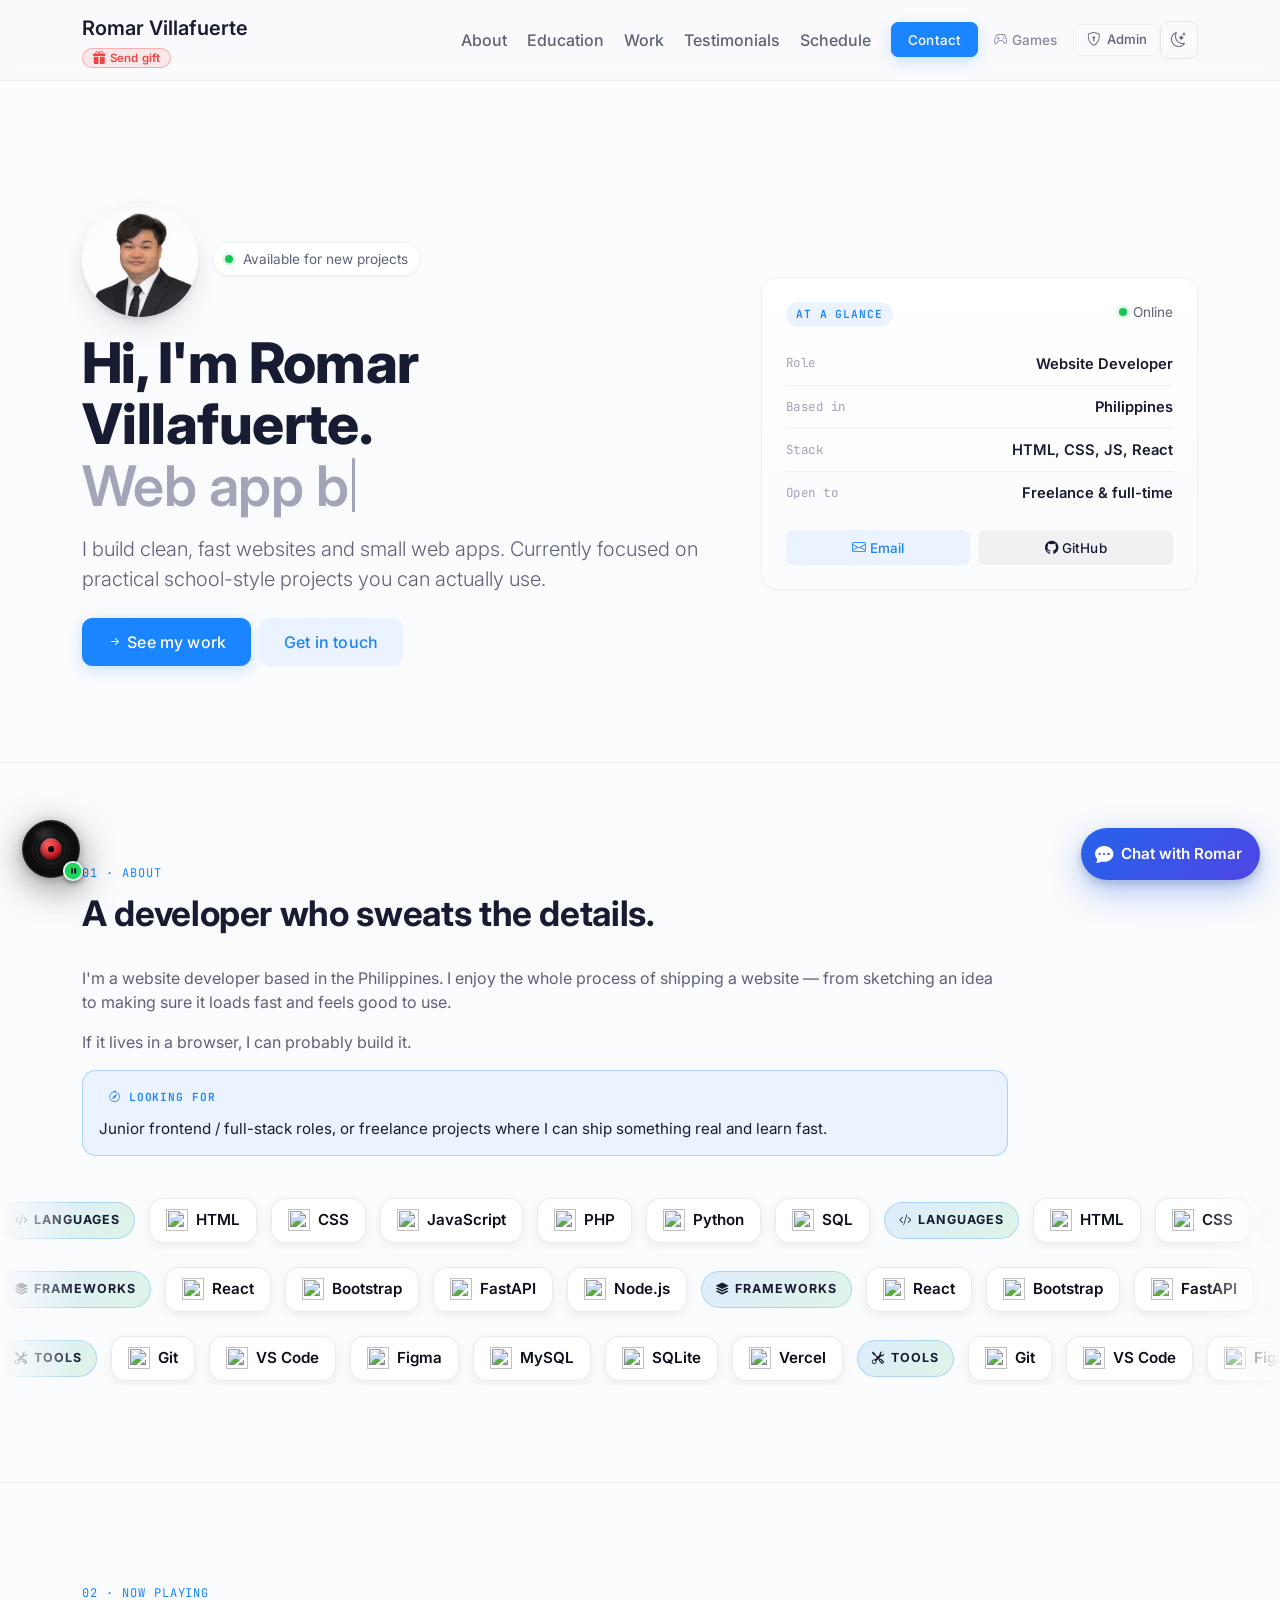
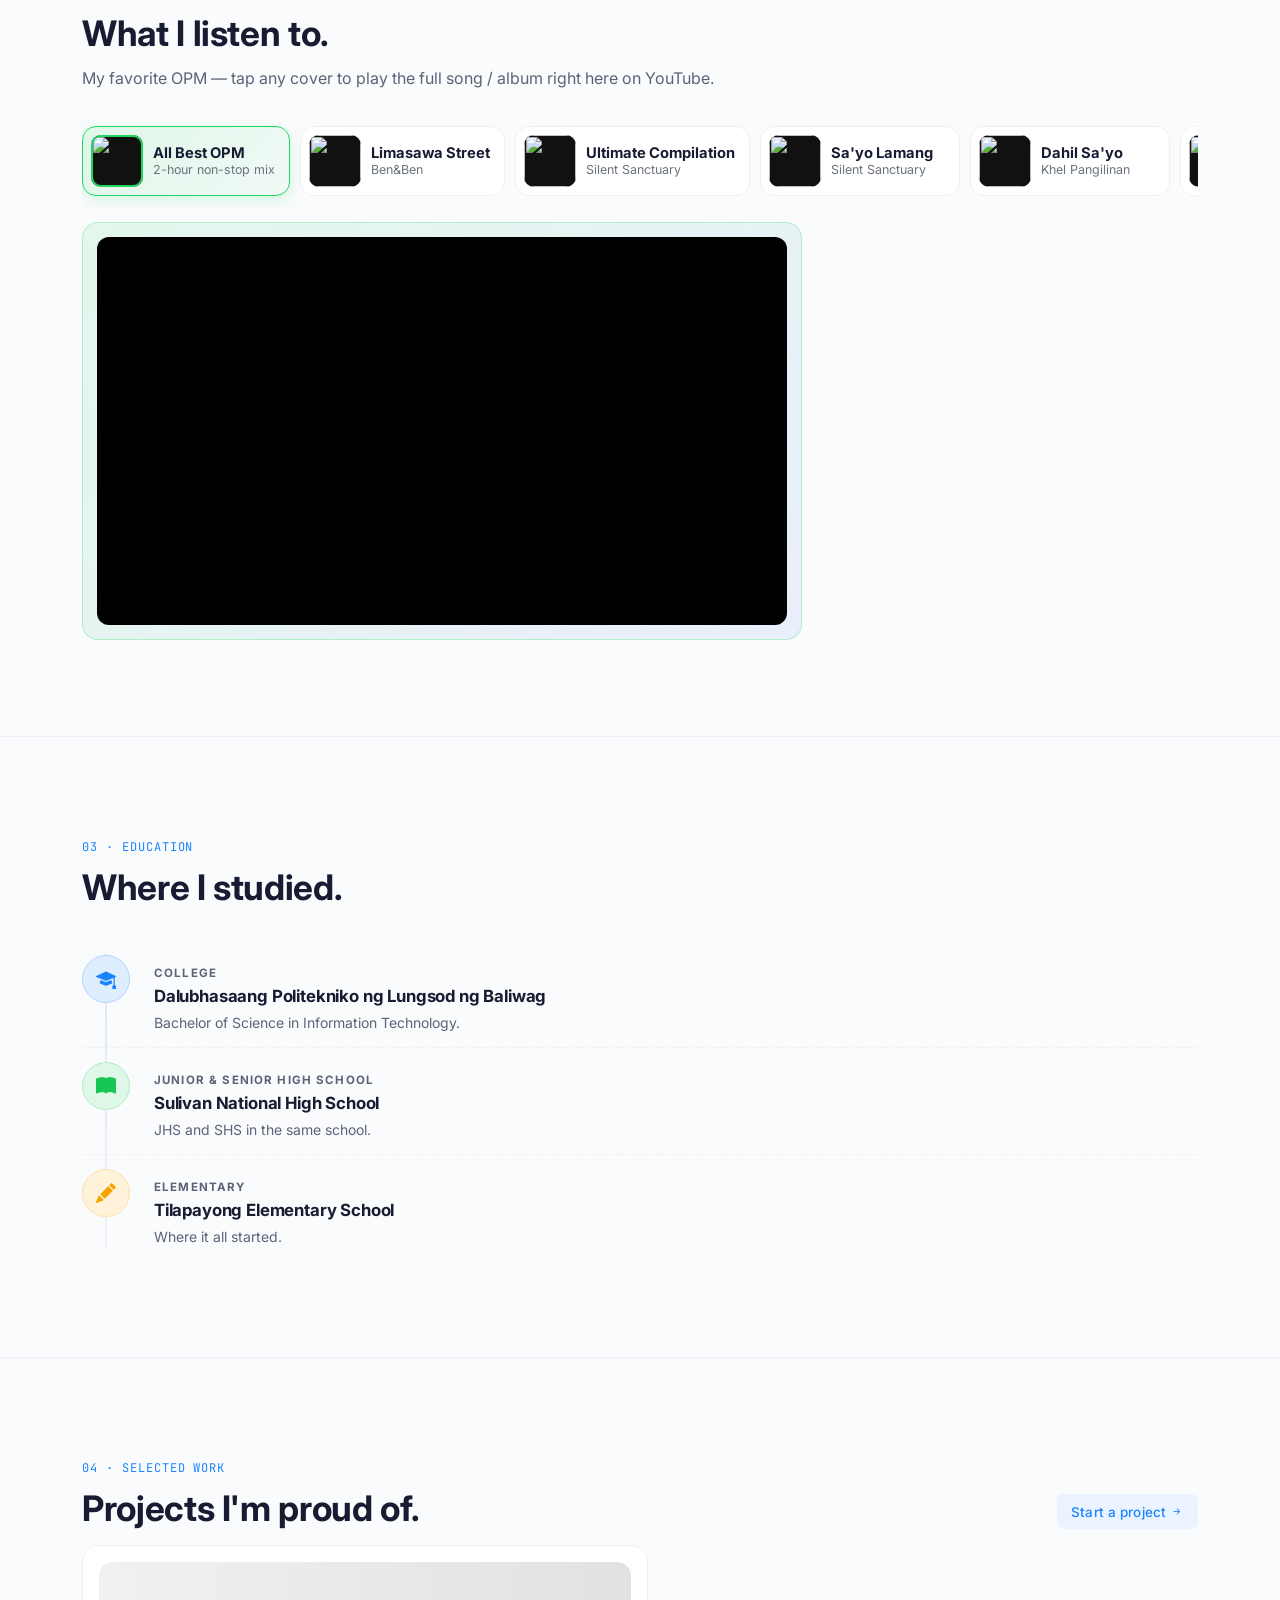
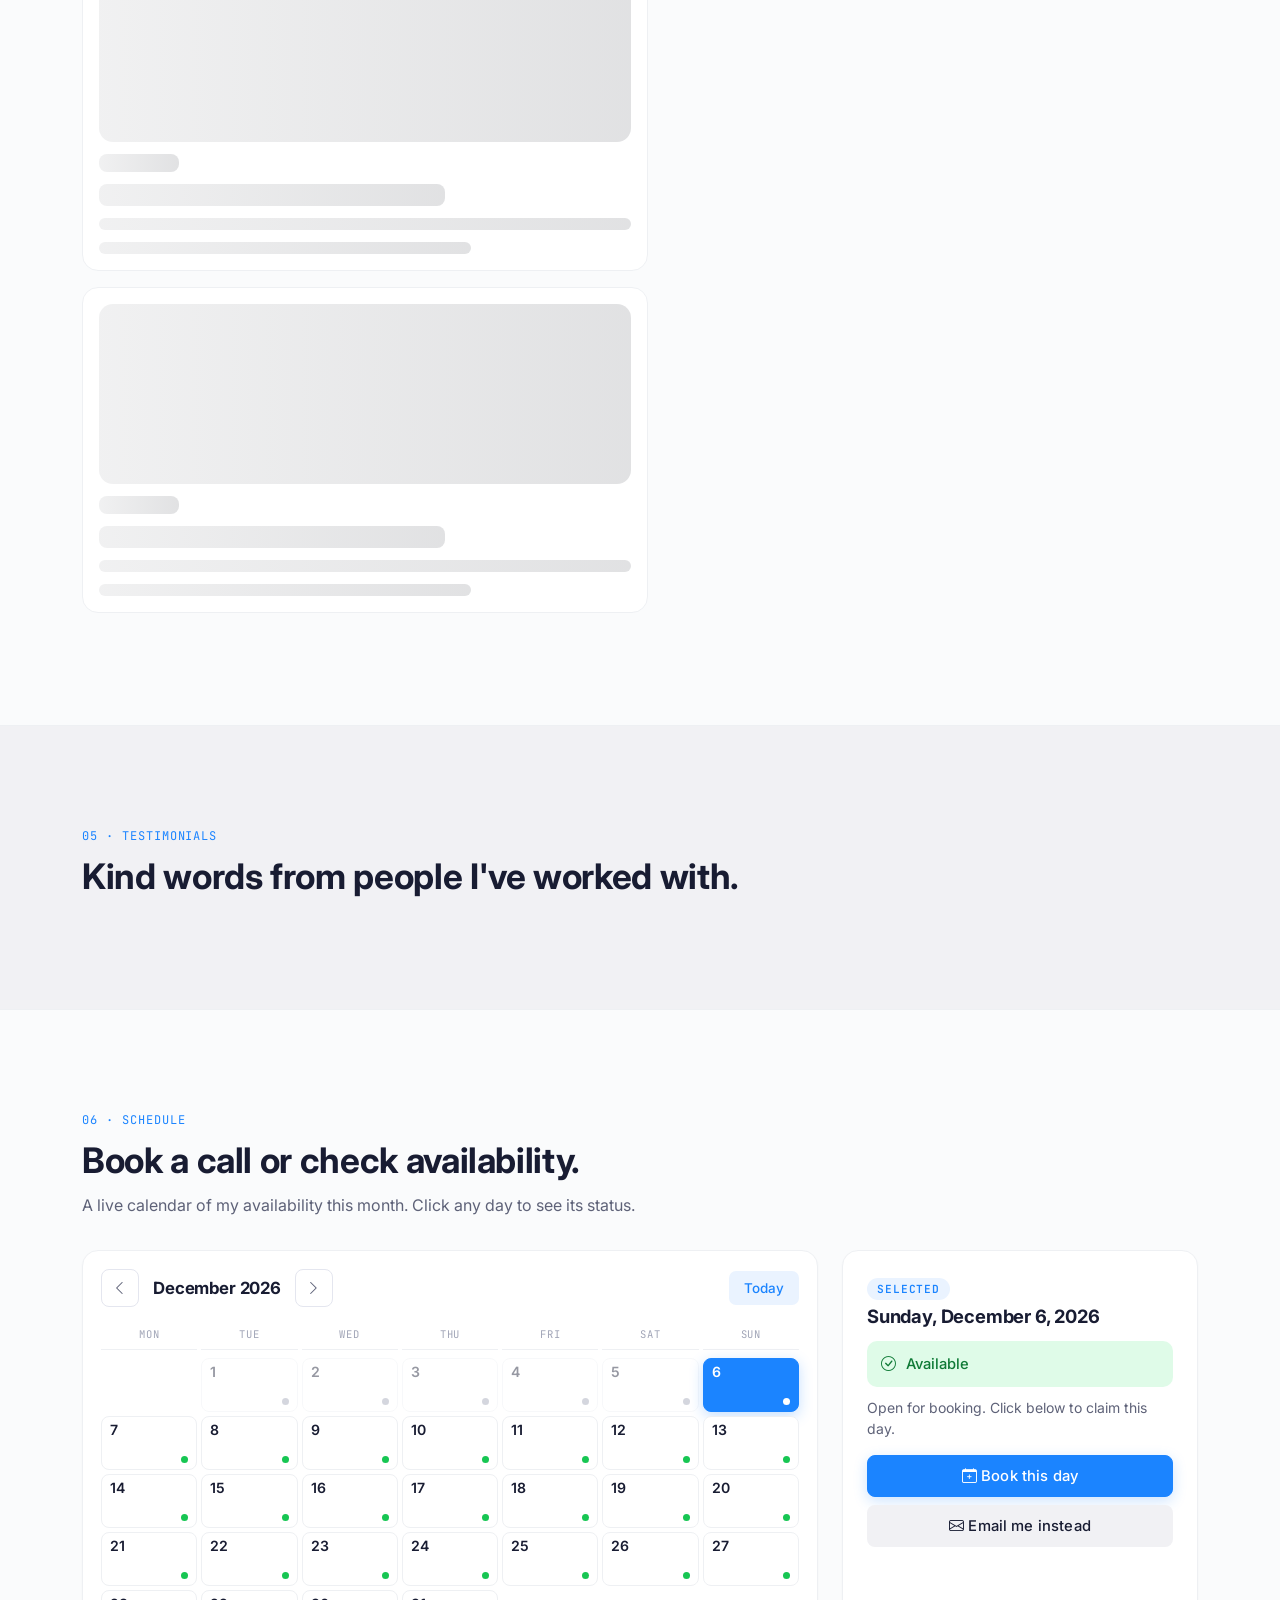
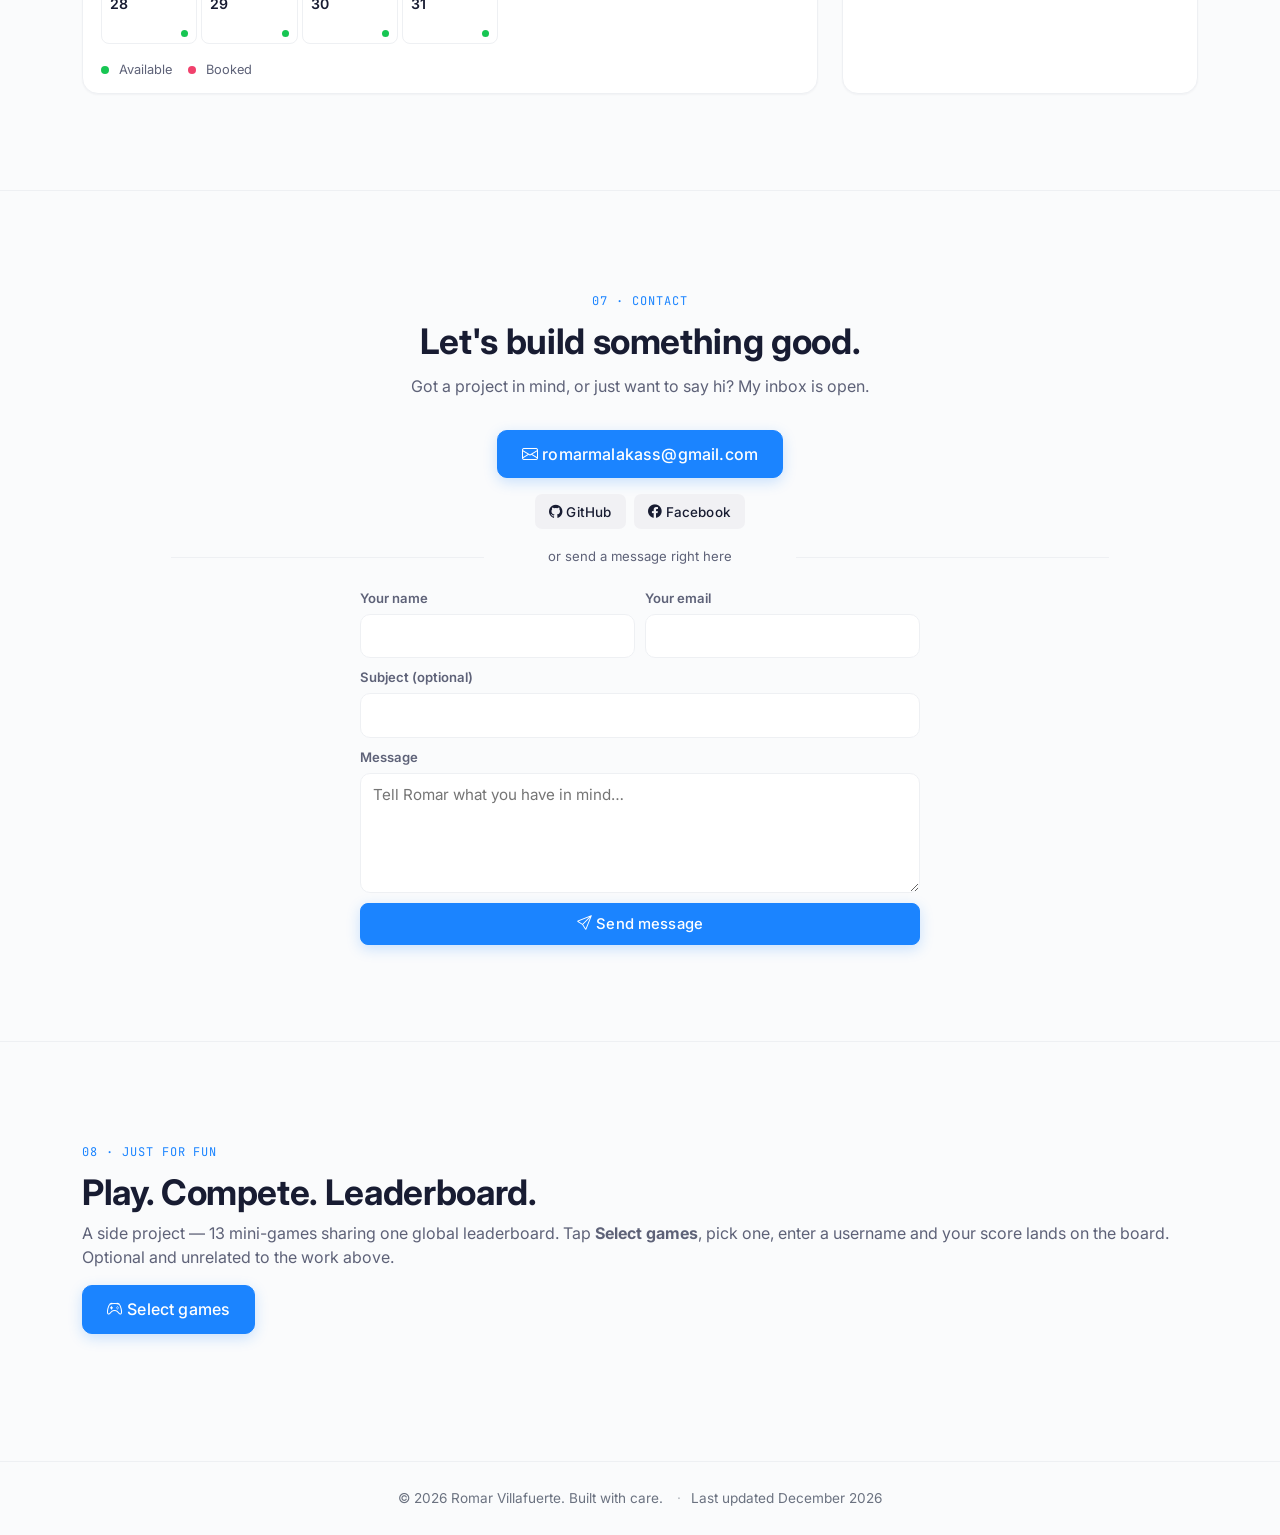
==== commit 17206d3d: "Remove Download Resume button + bump og:image cache version (?v=3) for FB rescrape Co-Authored-By: r" ====
--- a/index.html
+++ b/index.html
@@ -18,8 +18,8 @@
     <meta property="og:title" content="Romar Villafuerte — Website Developer" />
     <meta property="og:description" content="I build clean, fast websites and small web apps. HTML, CSS, JavaScript, React, FastAPI. Available for freelance & full-time." />
     <meta property="og:url" content="https://romar-villafuerte.vercel.app/" />
-    <meta property="og:image" content="https://romar-villafuerte.vercel.app/assets/og-image.png?v=2" />
-    <meta property="og:image:secure_url" content="https://romar-villafuerte.vercel.app/assets/og-image.png?v=2" />
+    <meta property="og:image" content="https://romar-villafuerte.vercel.app/assets/og-image.png?v=3" />
+    <meta property="og:image:secure_url" content="https://romar-villafuerte.vercel.app/assets/og-image.png?v=3" />
     <meta property="og:image:type" content="image/png" />
     <meta property="og:image:width" content="1200" />
     <meta property="og:image:height" content="630" />
@@ -30,7 +30,7 @@
     <meta name="twitter:card" content="summary_large_image" />
     <meta name="twitter:title" content="Romar Villafuerte — Website Developer" />
     <meta name="twitter:description" content="I build clean, fast websites and small web apps. HTML, CSS, JavaScript, React, FastAPI." />
-    <meta name="twitter:image" content="https://romar-villafuerte.vercel.app/assets/og-image.png?v=2" />
+    <meta name="twitter:image" content="https://romar-villafuerte.vercel.app/assets/og-image.png?v=3" />
     <meta name="twitter:image:alt" content="Romar Villafuerte — Website Developer · Philippines" />
 
     <title>Romar Villafuerte — Website Developer</title>
@@ -192,9 +192,6 @@
                 <a id="rvHeroResume" href="#" class="btn btn-outline-secondary btn-lg px-4" target="_blank" rel="noopener" hidden>
                   <i class="bi bi-file-earmark-text"></i> Resume
                 </a>
-                <button id="rvHeroResumePdf" type="button" class="btn btn-outline-secondary btn-lg px-4">
-                  <i class="bi bi-download"></i> Download Resume
-                </button>
               </div>
             </div>
             <div class="col-lg-5">
@@ -2044,11 +2041,6 @@
     <script
       src="https://cdn.jsdelivr.net/npm/tone@14.8.49/build/Tone.js"
     ></script>
-    <!-- jsPDF for client-side resume PDF generator -->
-    <script
-      src="https://cdn.jsdelivr.net/npm/jspdf@2.5.1/dist/jspdf.umd.min.js"
-      defer
-    ></script>
     <script src="script.js" defer></script>
 
     <!-- Background music (Hawak Mo Ang Beat — DJ Mogo, looped) -->
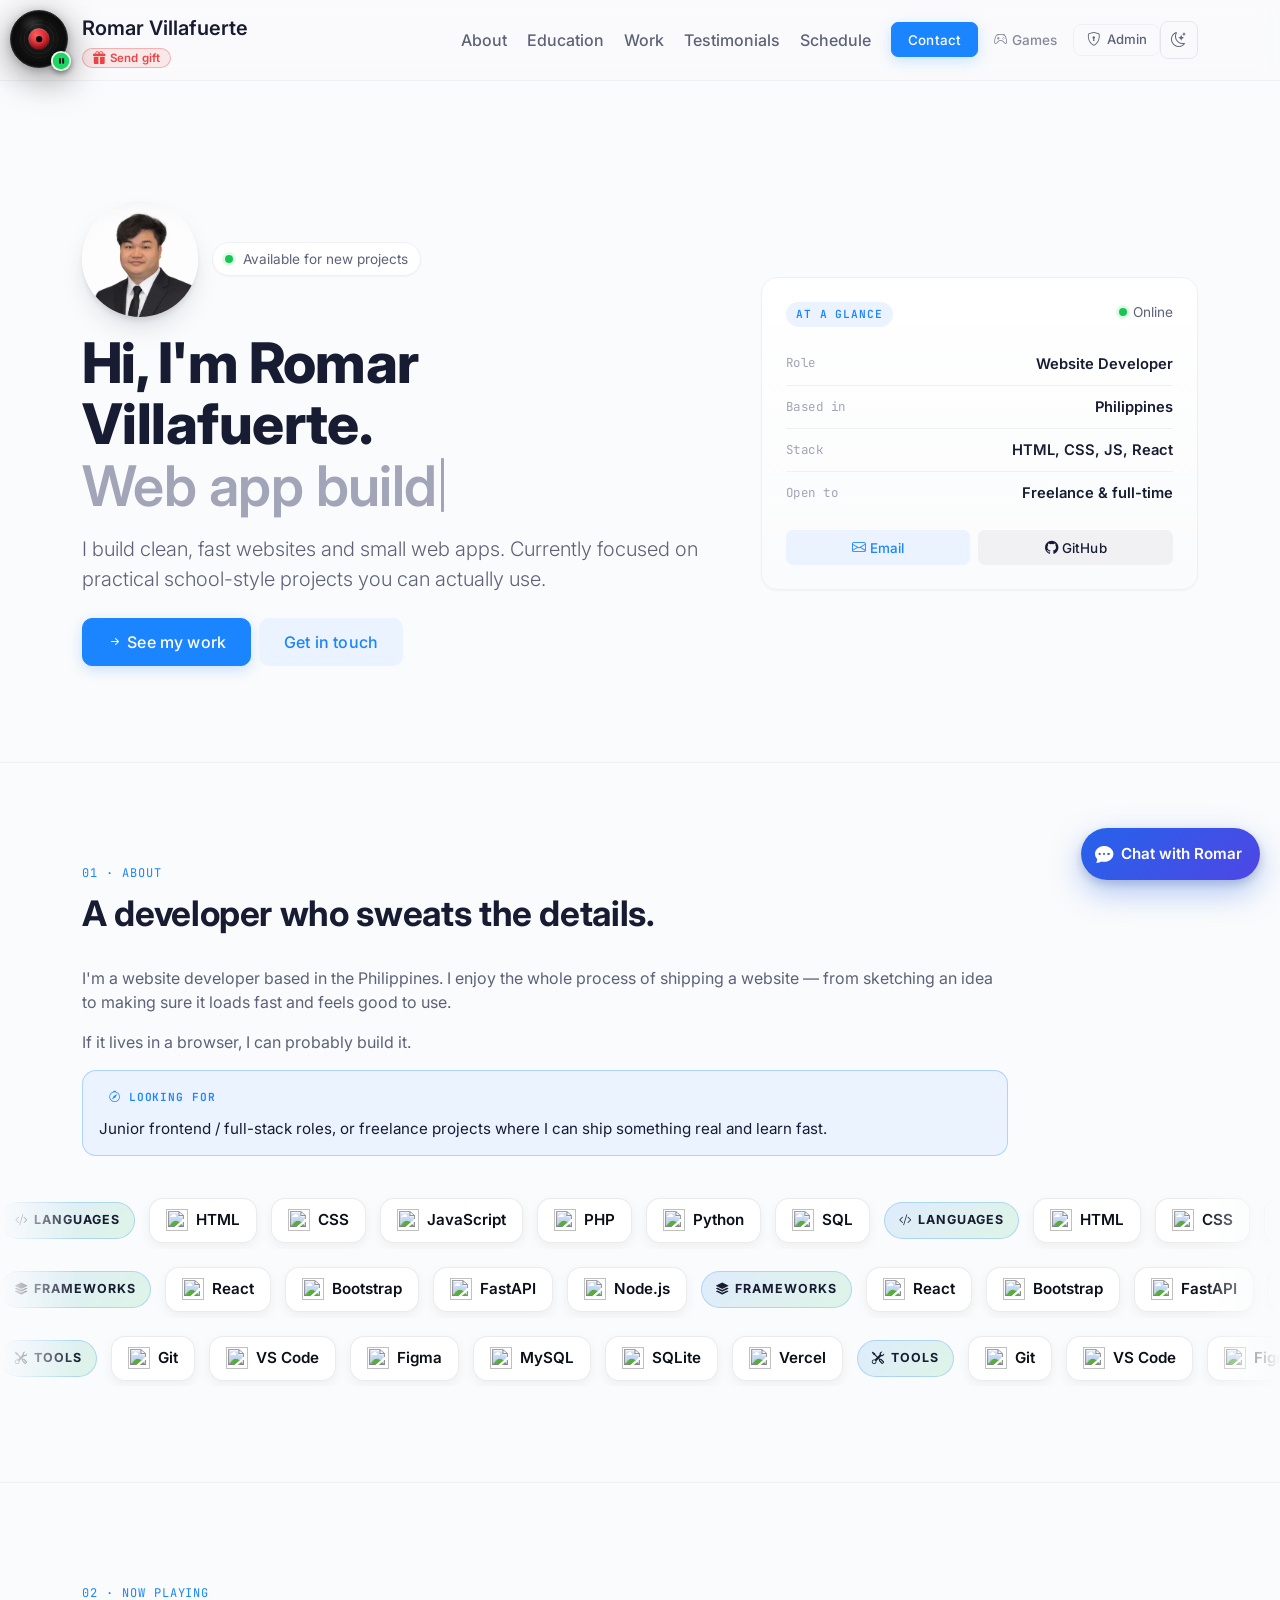
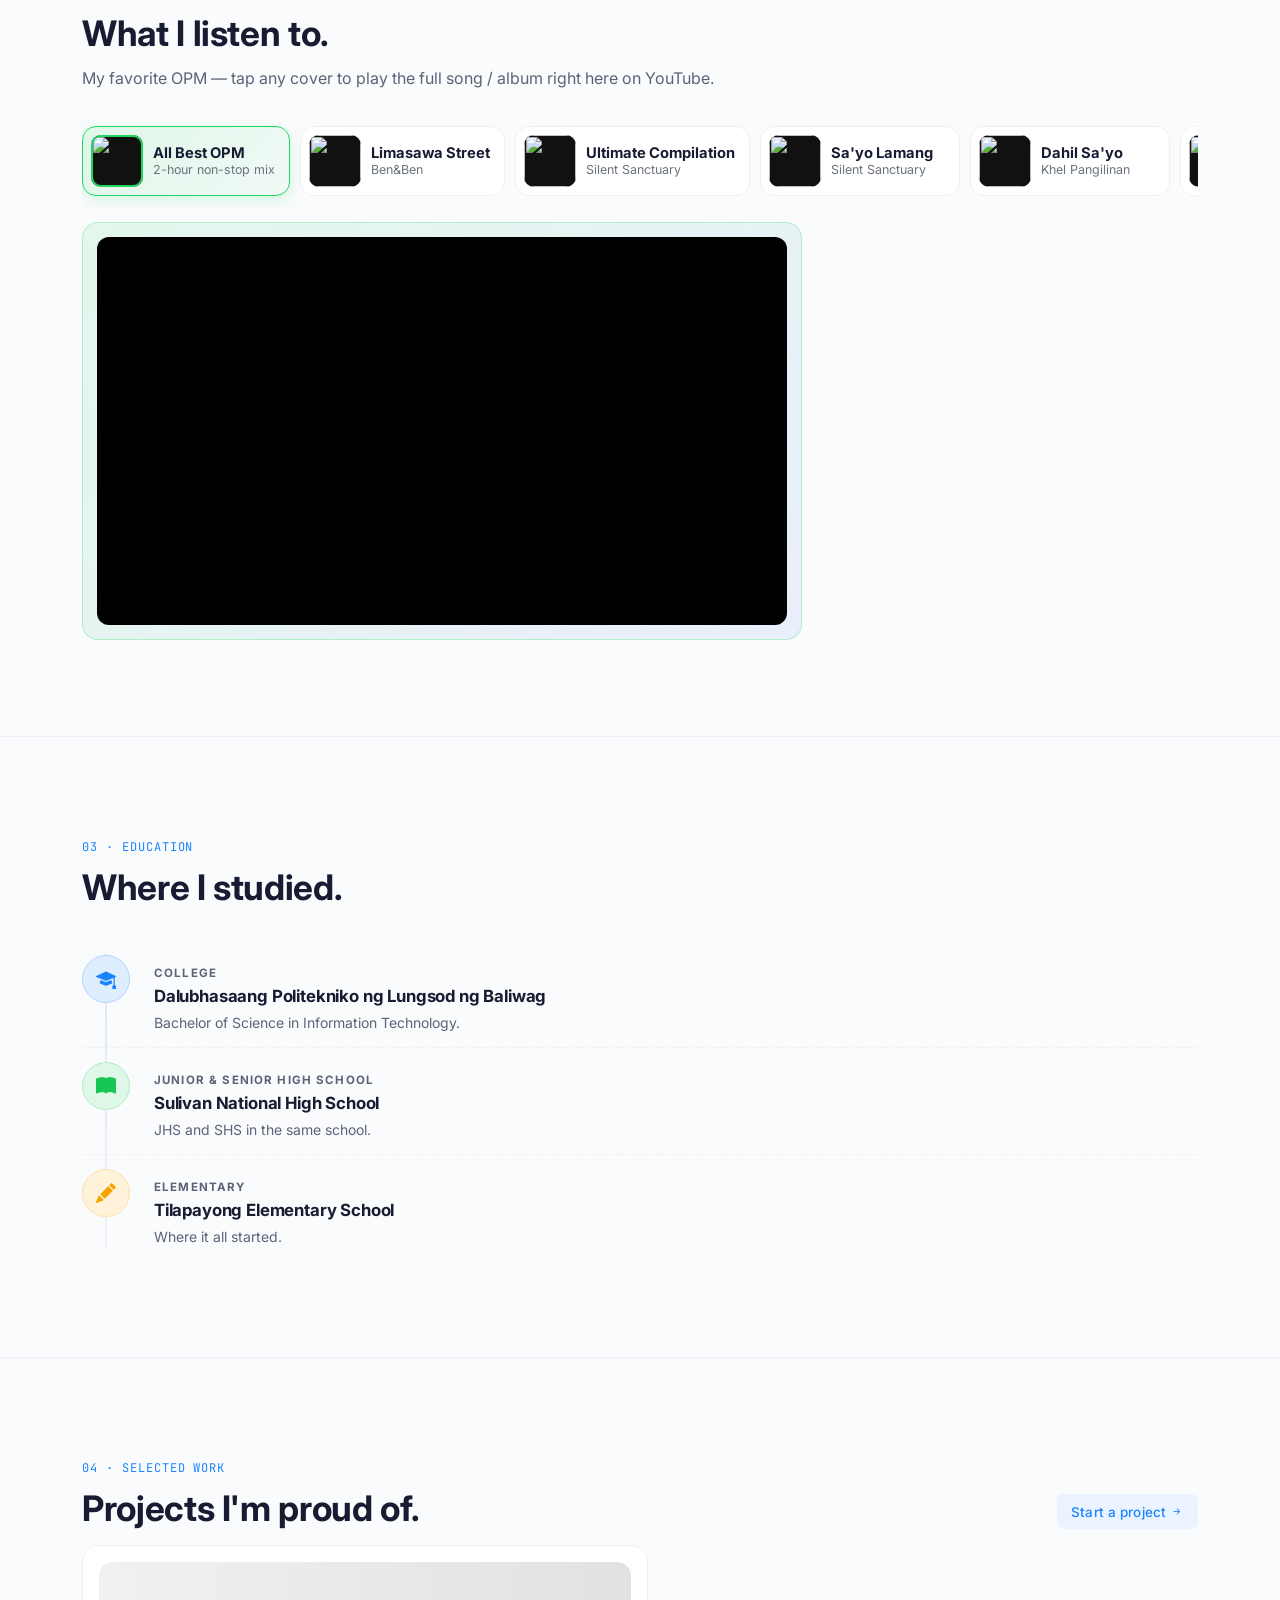
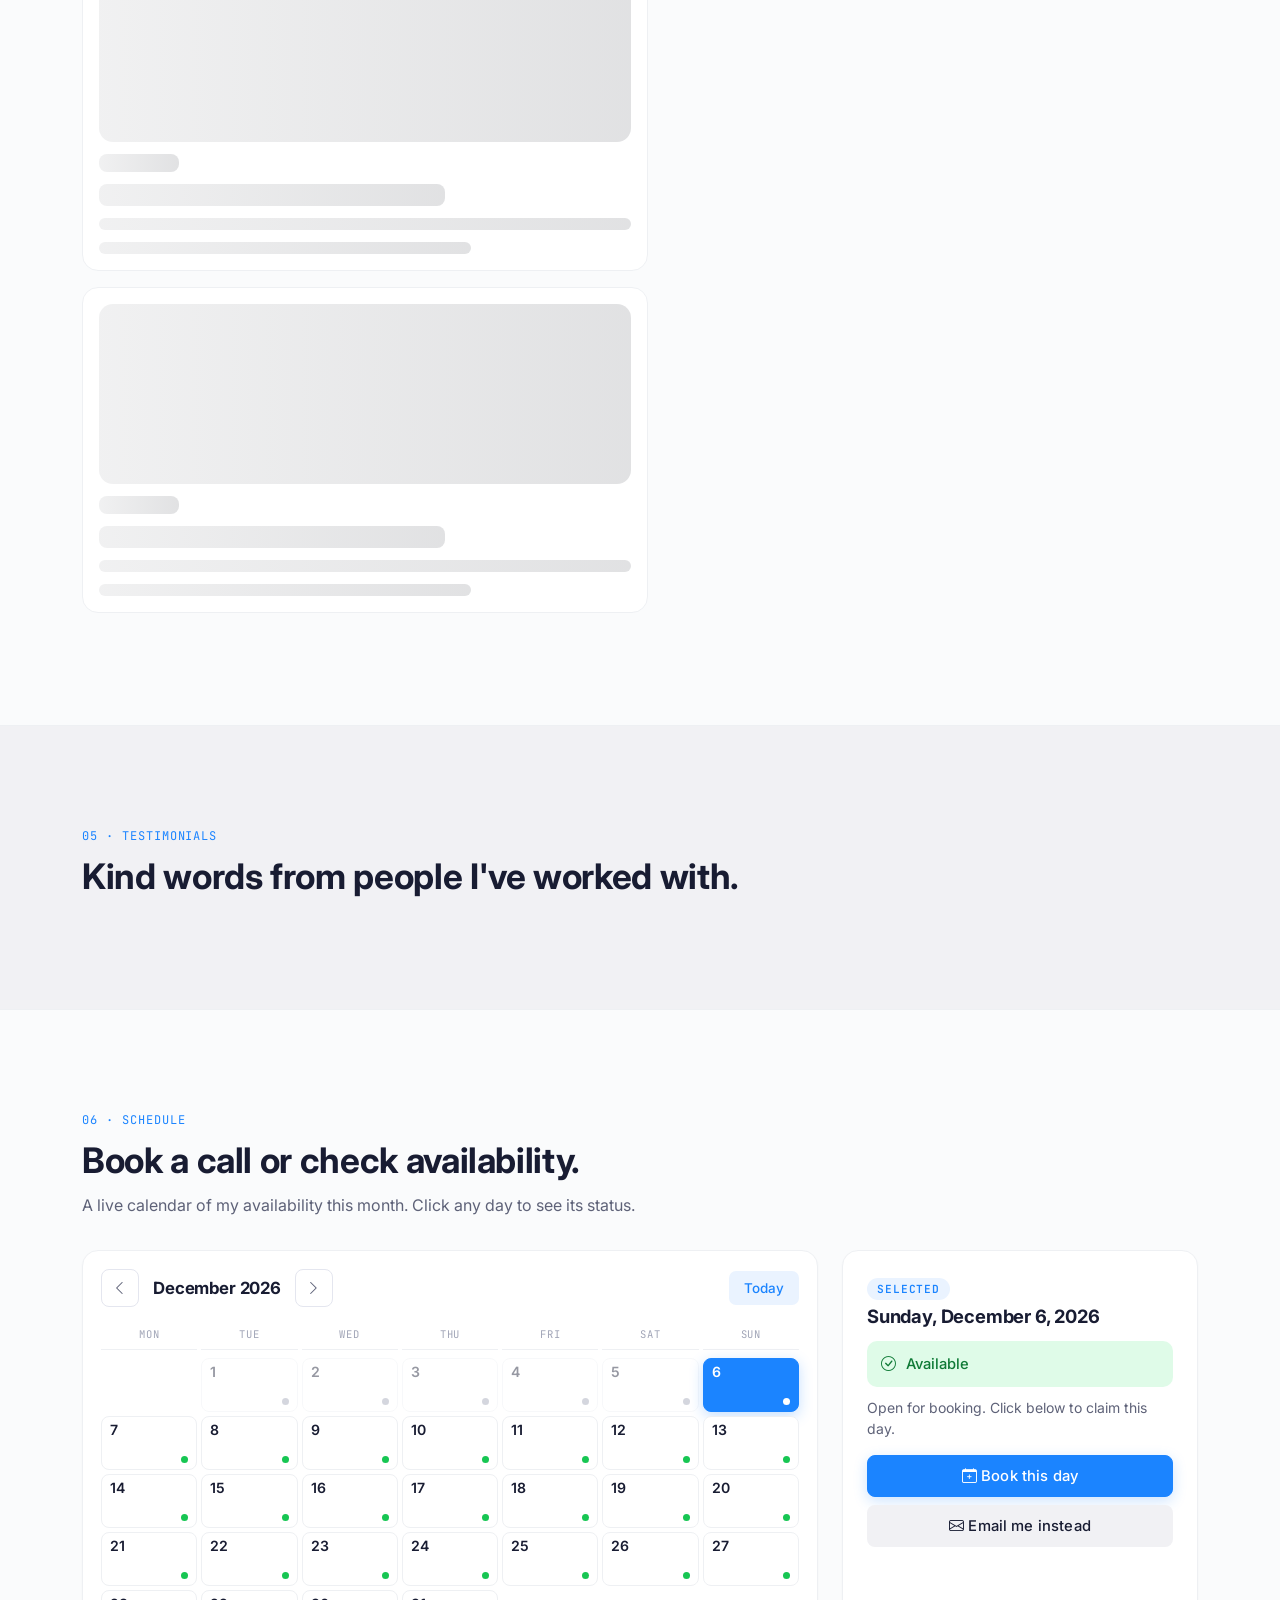
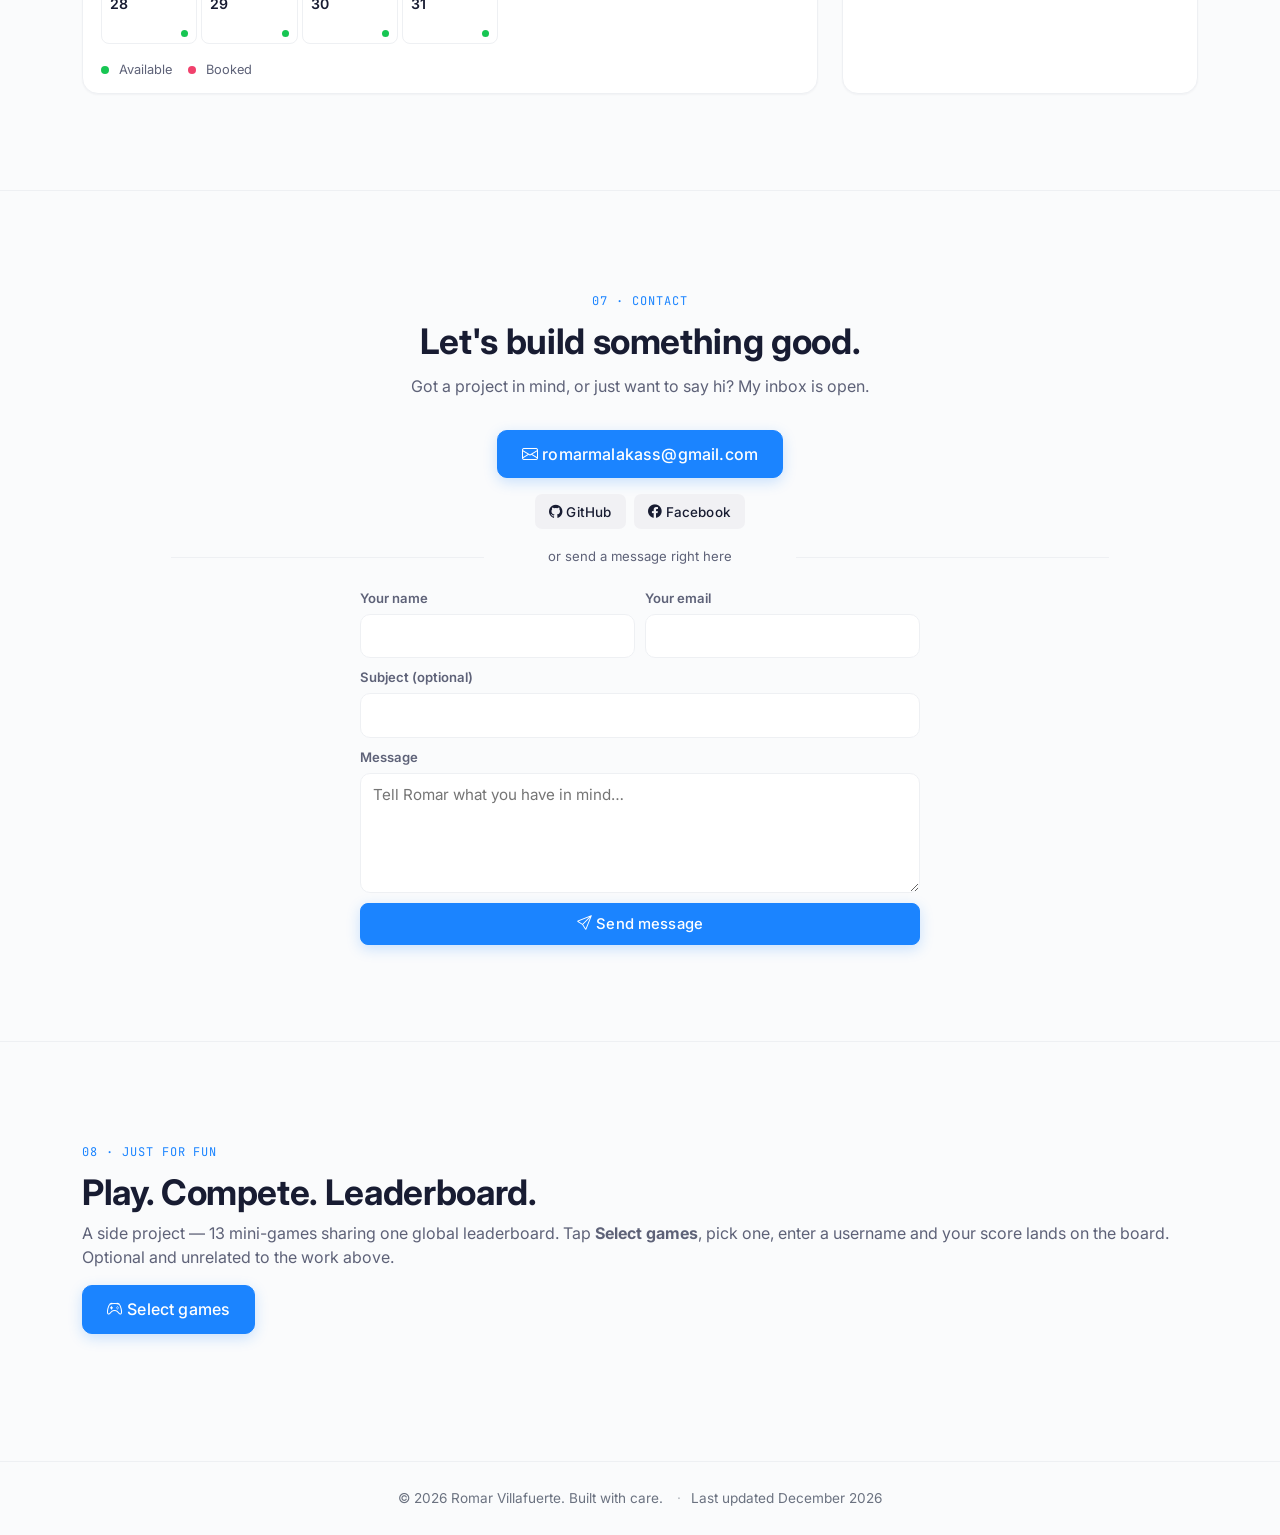
==== commit 4792a44f: "Add scroll progress bar (top, blue->green gradient) Co-Authored-By: rorovillafuerte <202212179@btech" ====
--- a/index.html
+++ b/index.html
@@ -65,6 +65,9 @@
     />
   </head>
   <body>
+    <!-- Scroll progress bar -->
+    <div class="rv-scroll-progress" id="rvScrollProgress" aria-hidden="true"><span></span></div>
+
     <!-- SPLASH / first-paint reveal -->
     <div class="rv-splash" id="rvSplash" aria-hidden="true">
       <div class="rv-splash-inner">
--- a/styles.css
+++ b/styles.css
@@ -3664,3 +3664,32 @@
   .rv-splash-tag,
   .rv-splash-bar { opacity: 1; transform: none; }
 }
+
+/* ---------- Scroll progress bar ---------- */
+.rv-scroll-progress {
+  position: fixed;
+  top: 0;
+  left: 0;
+  right: 0;
+  height: 3px;
+  z-index: 9000;
+  pointer-events: none;
+  background: transparent;
+}
+.rv-scroll-progress > span {
+  display: block;
+  height: 100%;
+  width: 100%;
+  transform-origin: left center;
+  transform: scaleX(var(--rv-progress, 0));
+  background: linear-gradient(90deg, #2563eb 0%, #22c55e 100%);
+  box-shadow: 0 0 8px rgba(34, 197, 94, 0.45);
+  transition: transform 0.08s linear;
+  border-radius: 0 2px 2px 0;
+}
+[data-bs-theme="dark"] .rv-scroll-progress > span {
+  box-shadow: 0 0 10px rgba(96, 165, 250, 0.55);
+}
+@media (prefers-reduced-motion: reduce) {
+  .rv-scroll-progress > span { transition: none; }
+}
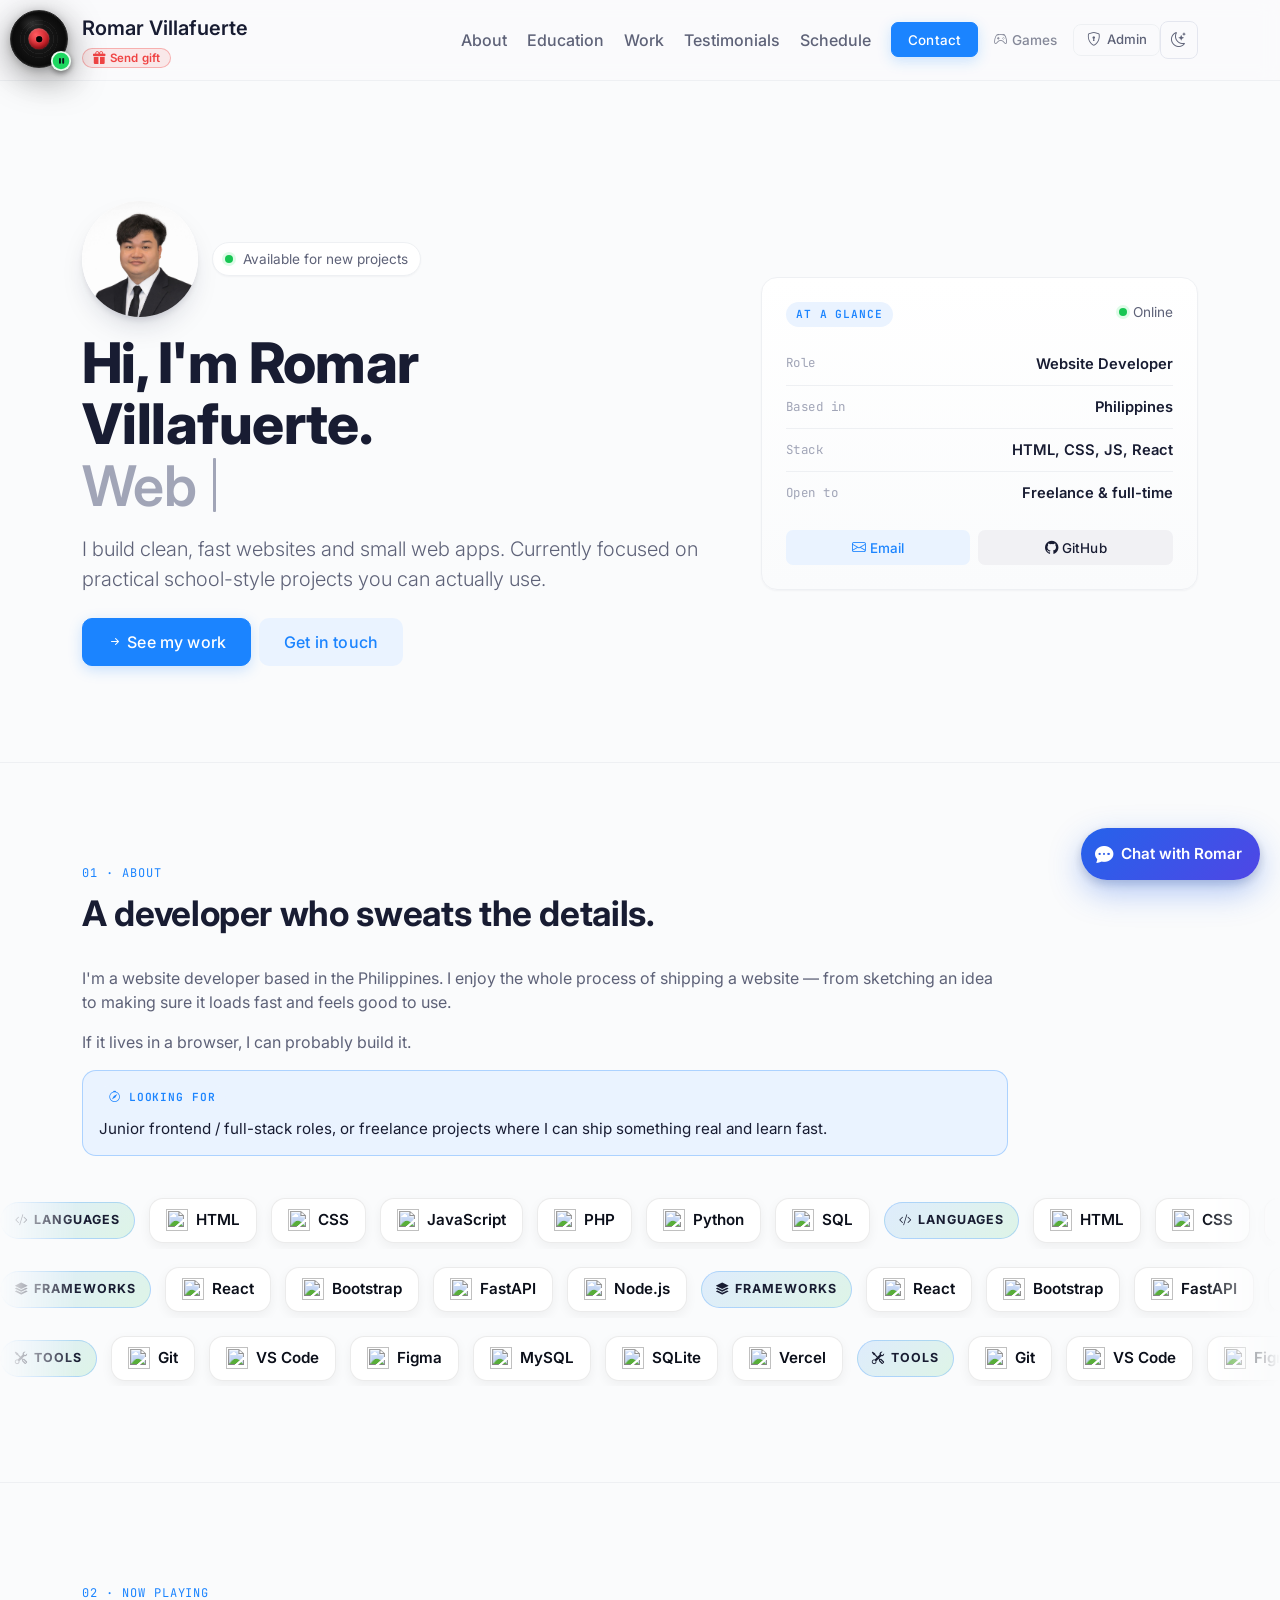
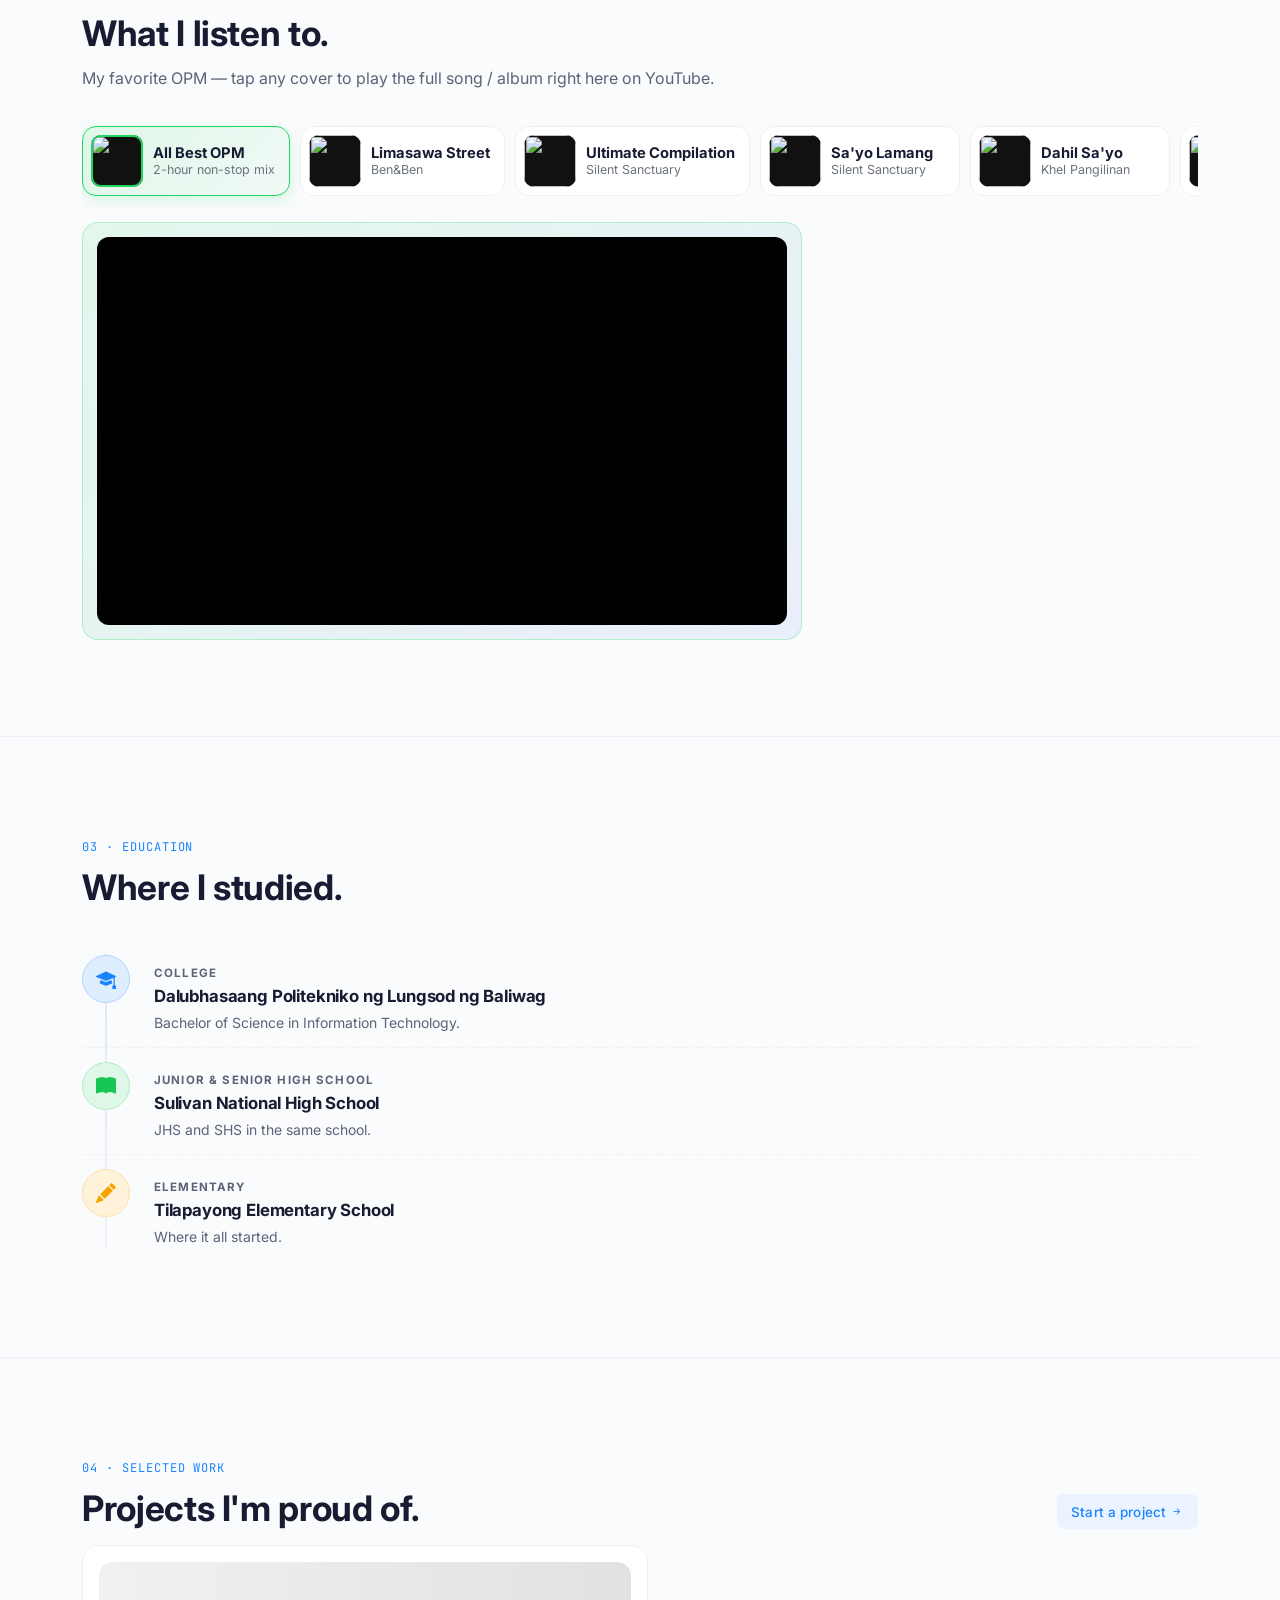
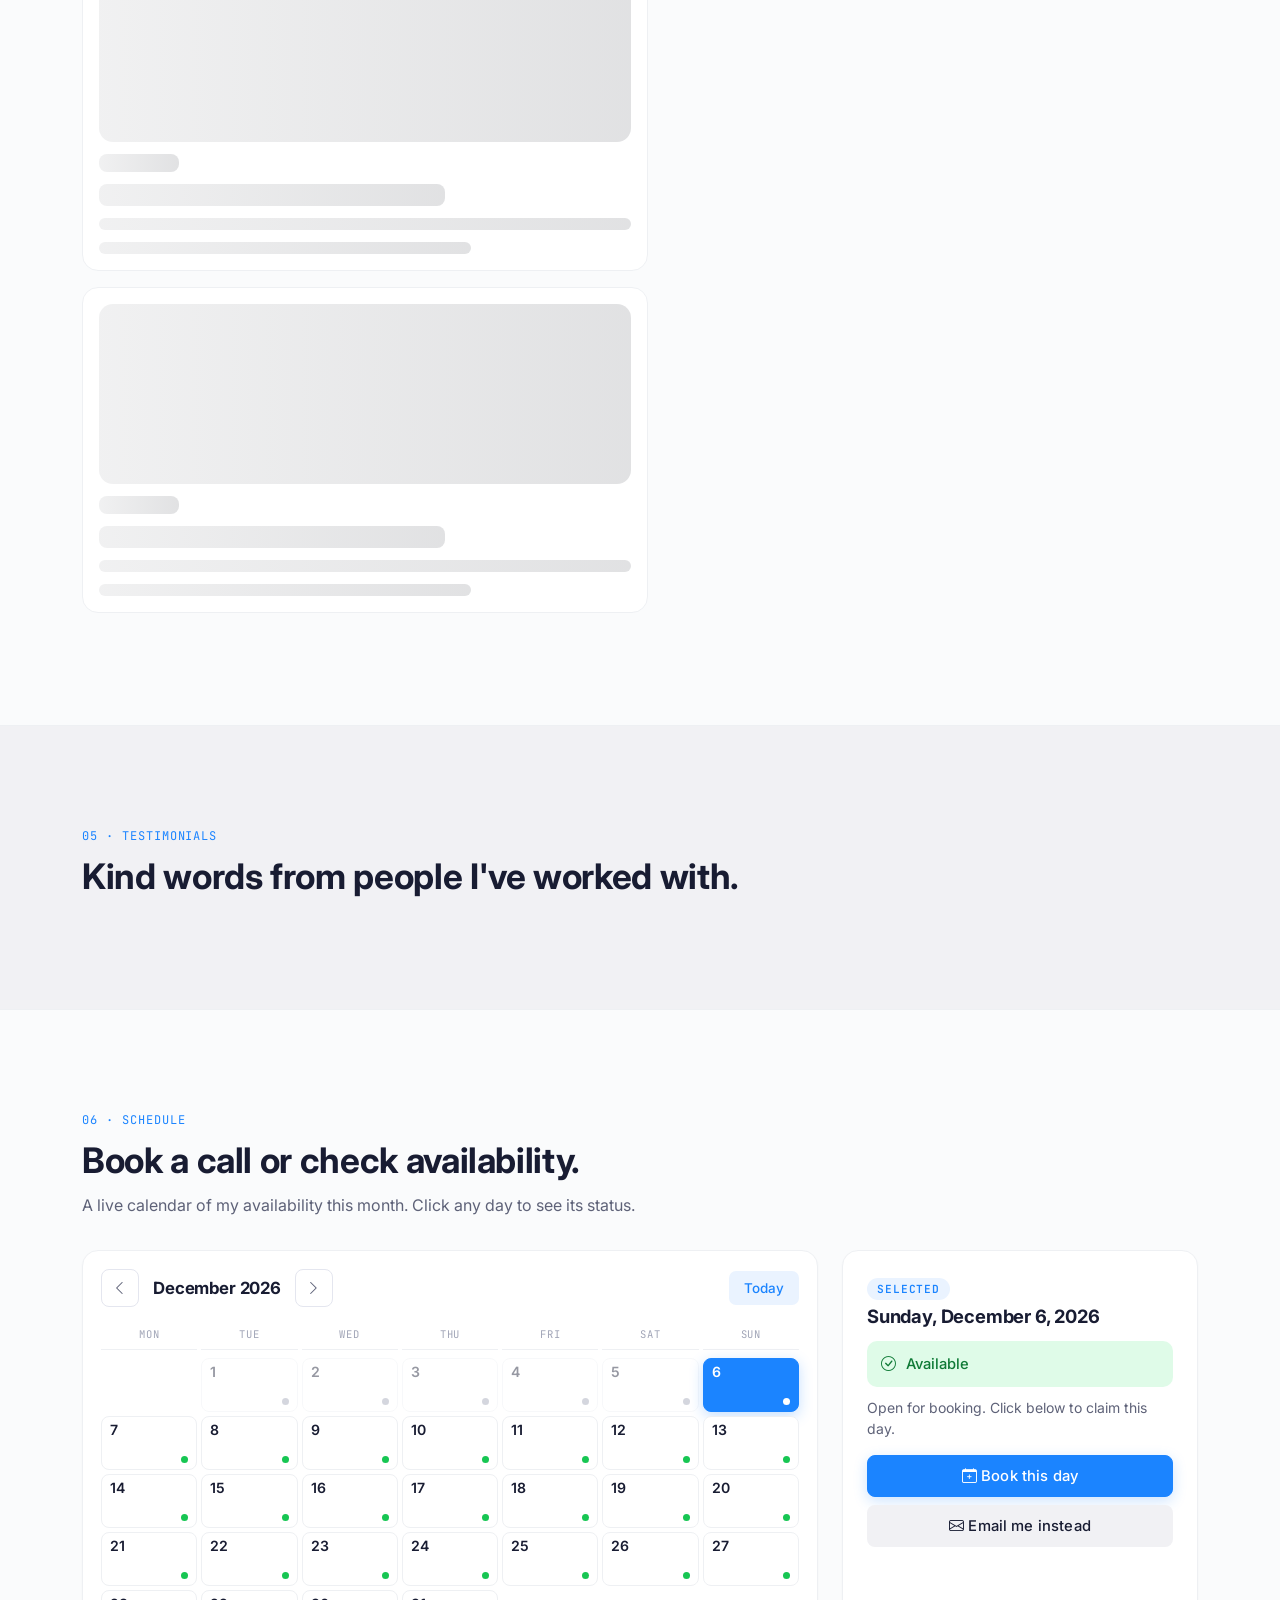
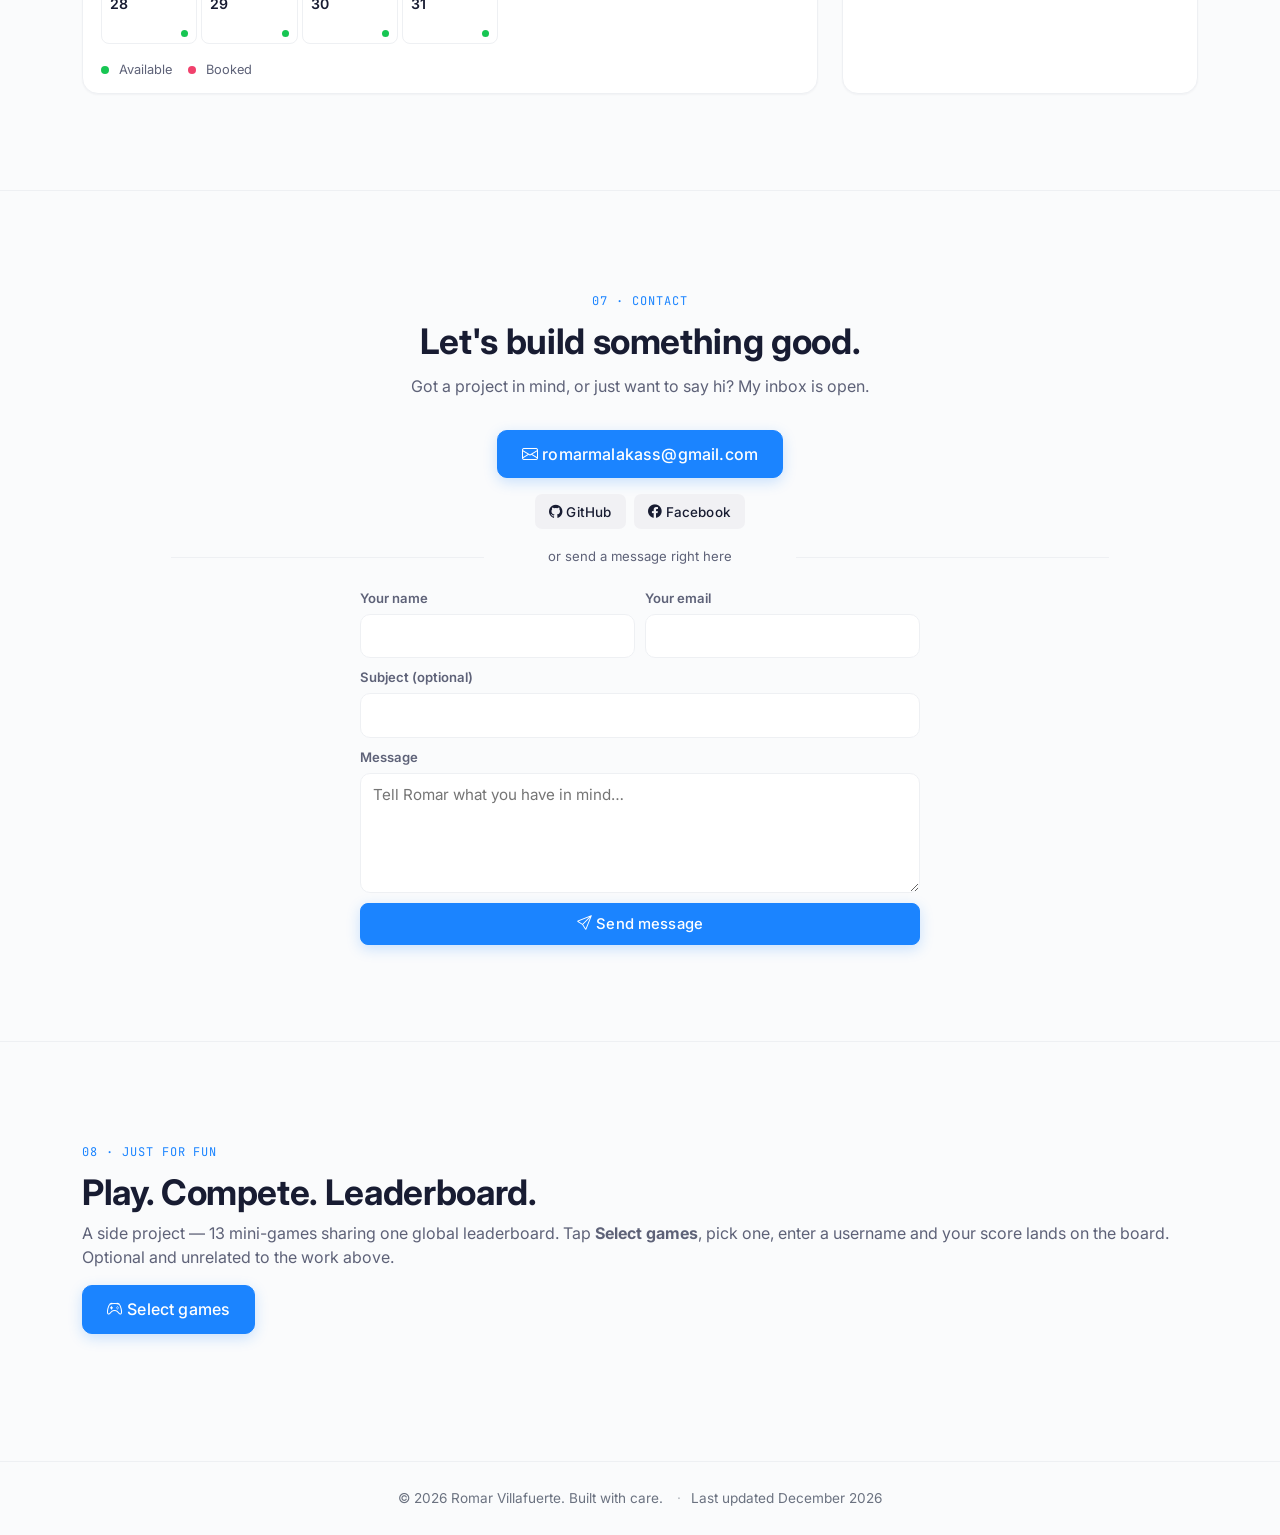
==== commit 1b9d32ea: "feat: add Matrix rain effect to hero section Co-Authored-By: Devin AI <158243242+devin-ai-integratio" ====
--- a/index.html
+++ b/index.html
@@ -165,8 +165,9 @@
 
     <main id="top" class="rv-main">
       <!-- HERO -->
-      <section class="rv-section rv-hero">
-        <div class="container">
+      <section class="rv-section rv-hero" style="position:relative;overflow:hidden;">
+        <canvas id="rvMatrixCanvas" style="position:absolute;top:0;left:0;width:100%;height:100%;z-index:0;opacity:0.22;pointer-events:none;"></canvas>
+        <div class="container" style="position:relative;z-index:1;">
           <div class="row align-items-center g-5">
             <div class="col-lg-7">
               <div class="rv-hero-id">
--- a/styles.css
+++ b/styles.css
@@ -2642,8 +2642,17 @@
   display: flex;
   max-width: 100%;
 }
-.rv-chat-msg-bot { justify-content: flex-start; }
+.rv-chat-msg-bot { justify-content: flex-start; align-items: flex-end; }
 .rv-chat-msg-user { justify-content: flex-end; }
+.rv-chat-msg-avatar {
+  width: 28px;
+  height: 28px;
+  border-radius: 50%;
+  margin-right: 8px;
+  flex-shrink: 0;
+  background: url("assets/romar-avatar.jpg") center/cover no-repeat;
+  border: 1px solid rgba(0,0,0,0.1);
+}
 .rv-chat-bubble-msg {
   max-width: 85%;
   padding: 10px 14px;
@@ -2673,6 +2682,25 @@
 [data-bs-theme="dark"] .rv-chat-msg-error .rv-chat-bubble-msg {
   background: rgba(239, 68, 68, 0.15);
   color: #fca5a5;
+}
+
+.rv-chat-img-zoom {
+  position: fixed !important;
+  top: 50% !important;
+  left: 50% !important;
+  transform: translate(-50%, -50%) !important;
+  max-width: 90vw !important;
+  max-height: 90vh !important;
+  z-index: 99999;
+  border-radius: 12px !important;
+  box-shadow: 0 8px 32px rgba(0,0,0,0.5);
+  cursor: zoom-out !important;
+}
+.rv-chat-img-zoom-overlay {
+  position: fixed;
+  top: 0; left: 0; right: 0; bottom: 0;
+  background: rgba(0,0,0,0.7);
+  z-index: 99998;
 }
 
 .rv-chat-typing {
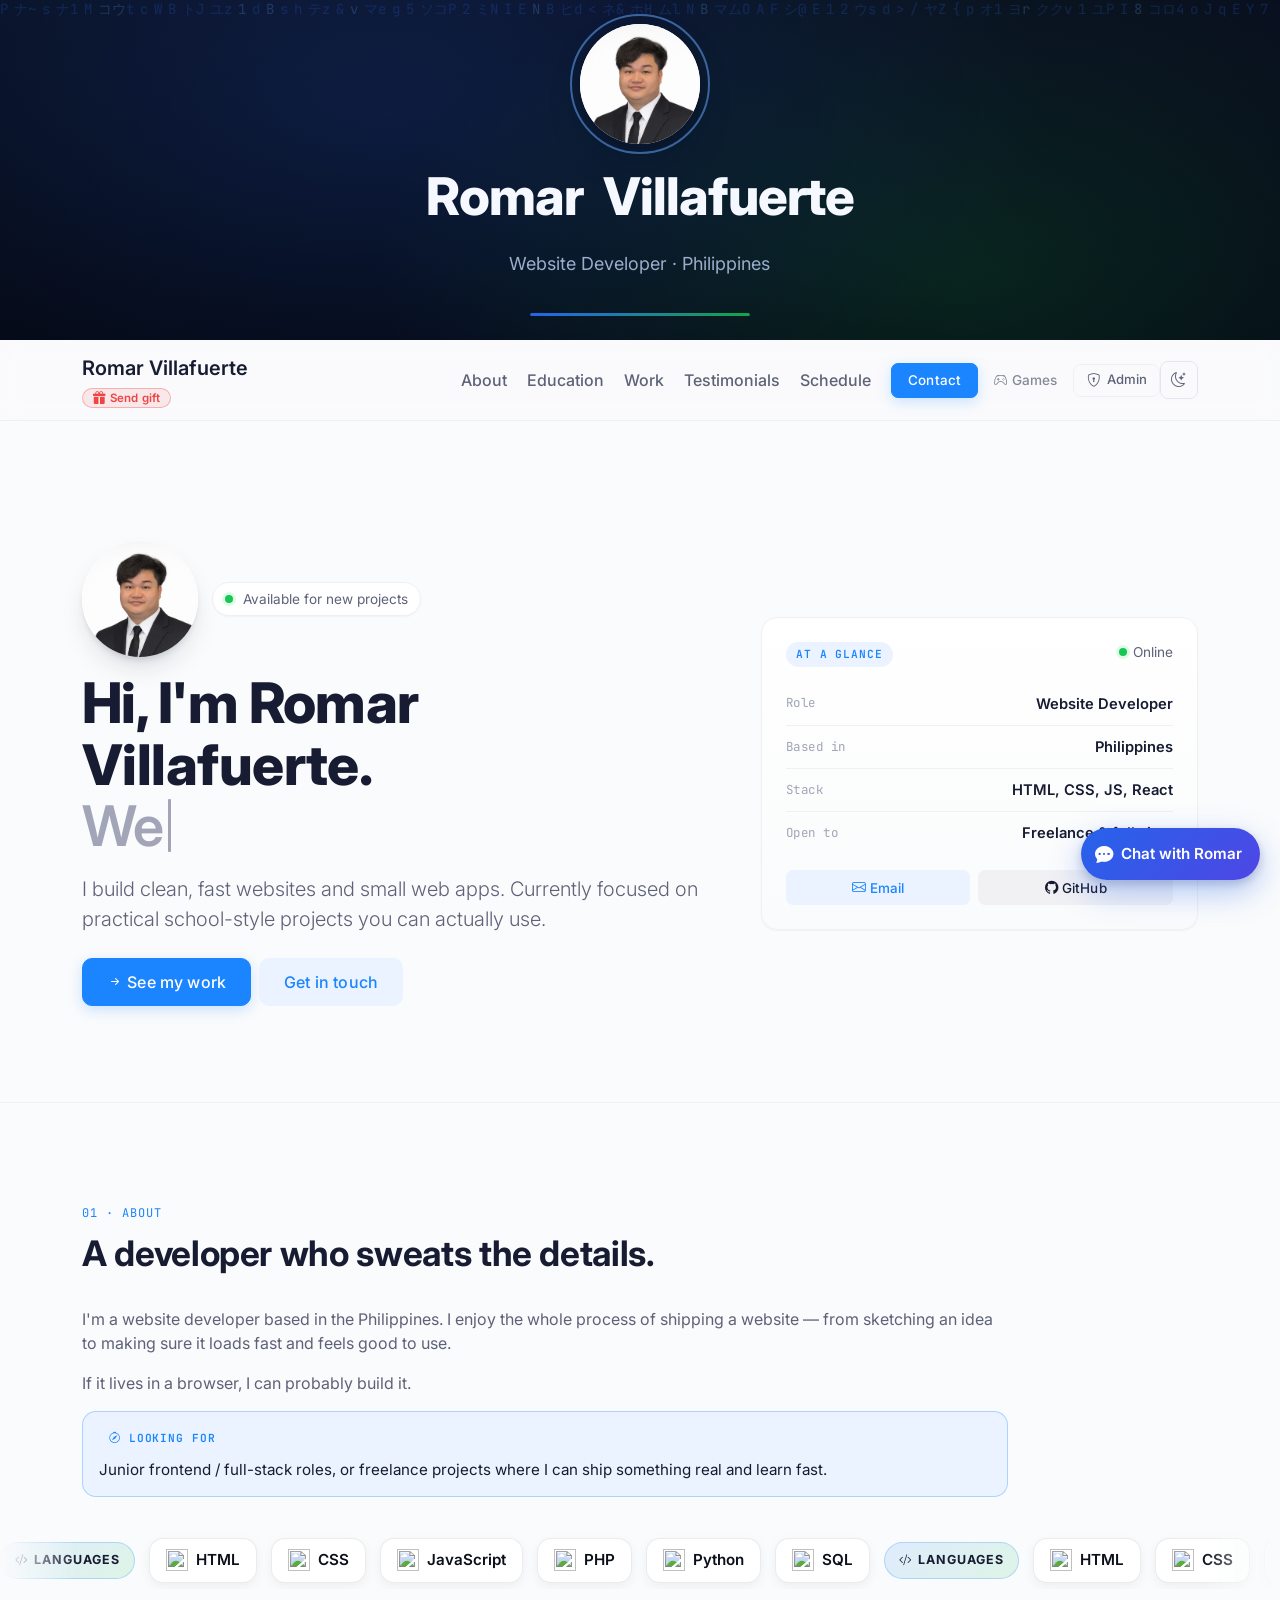
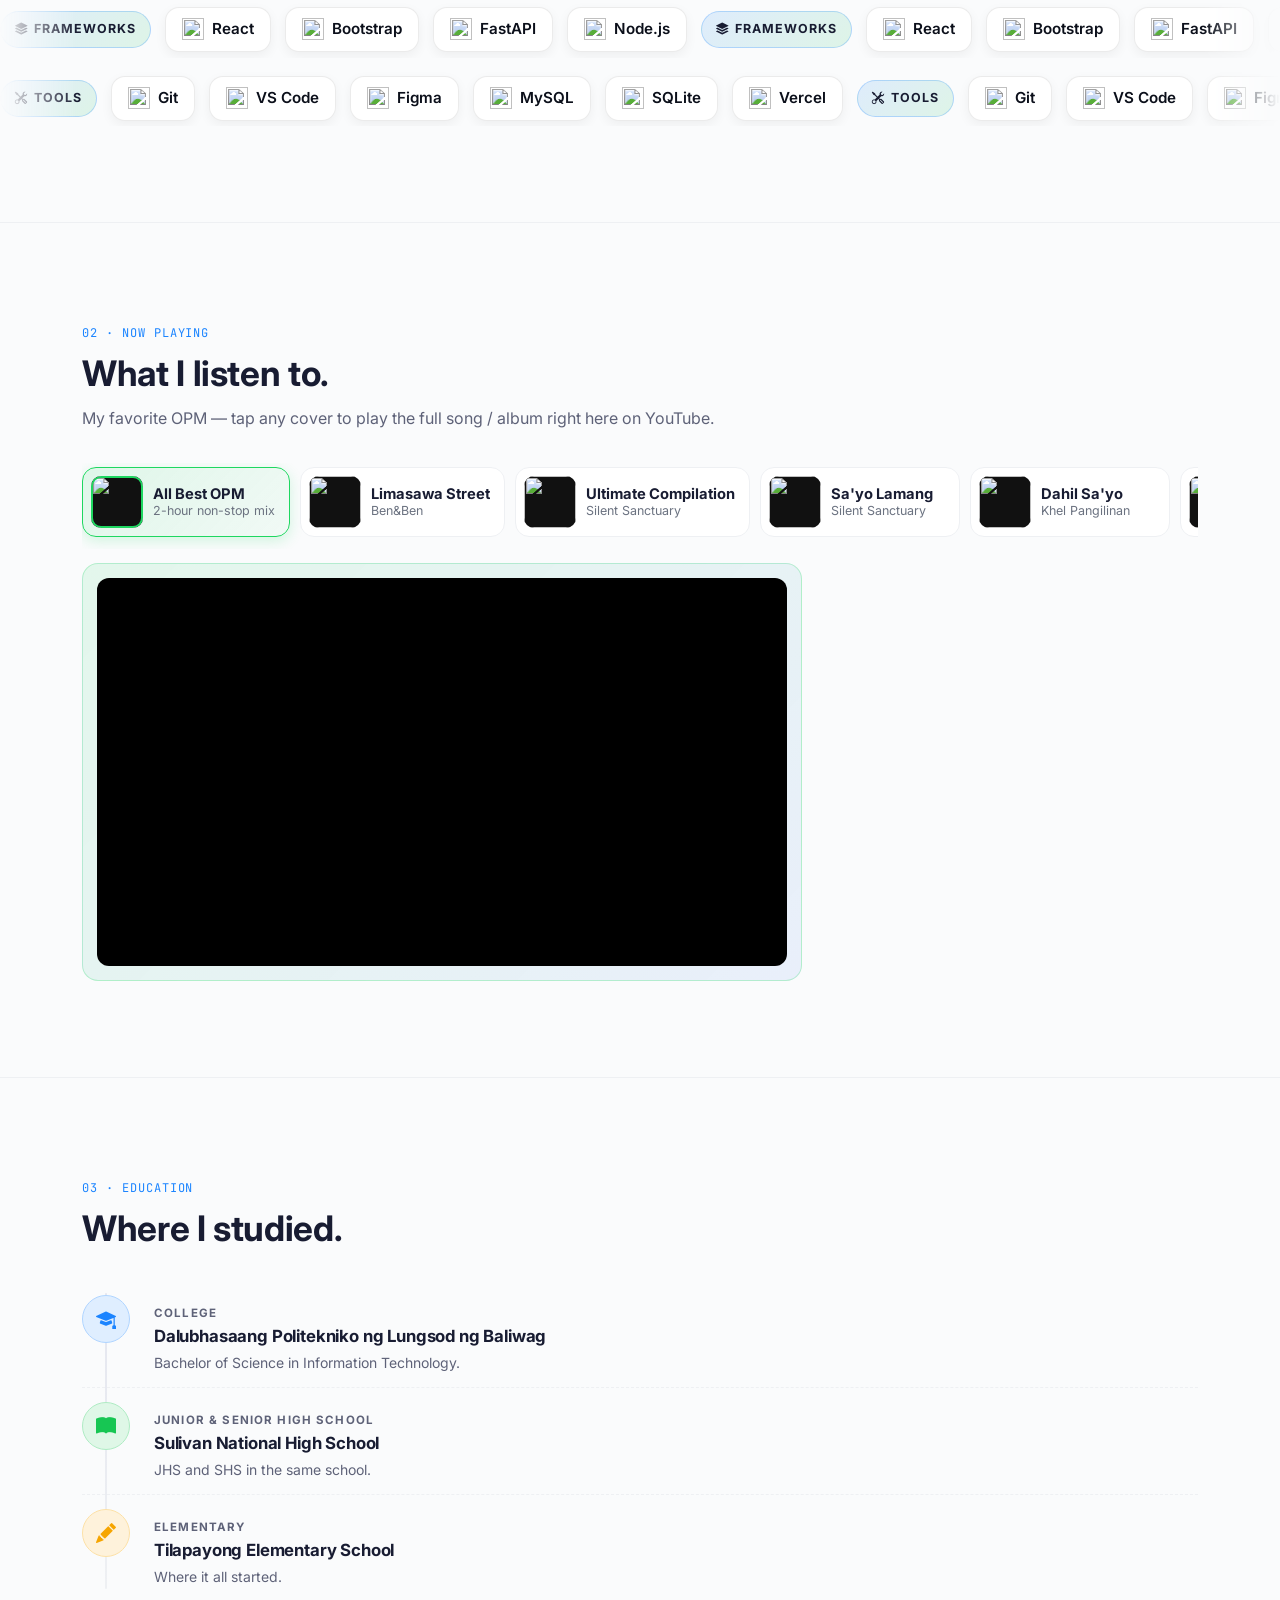
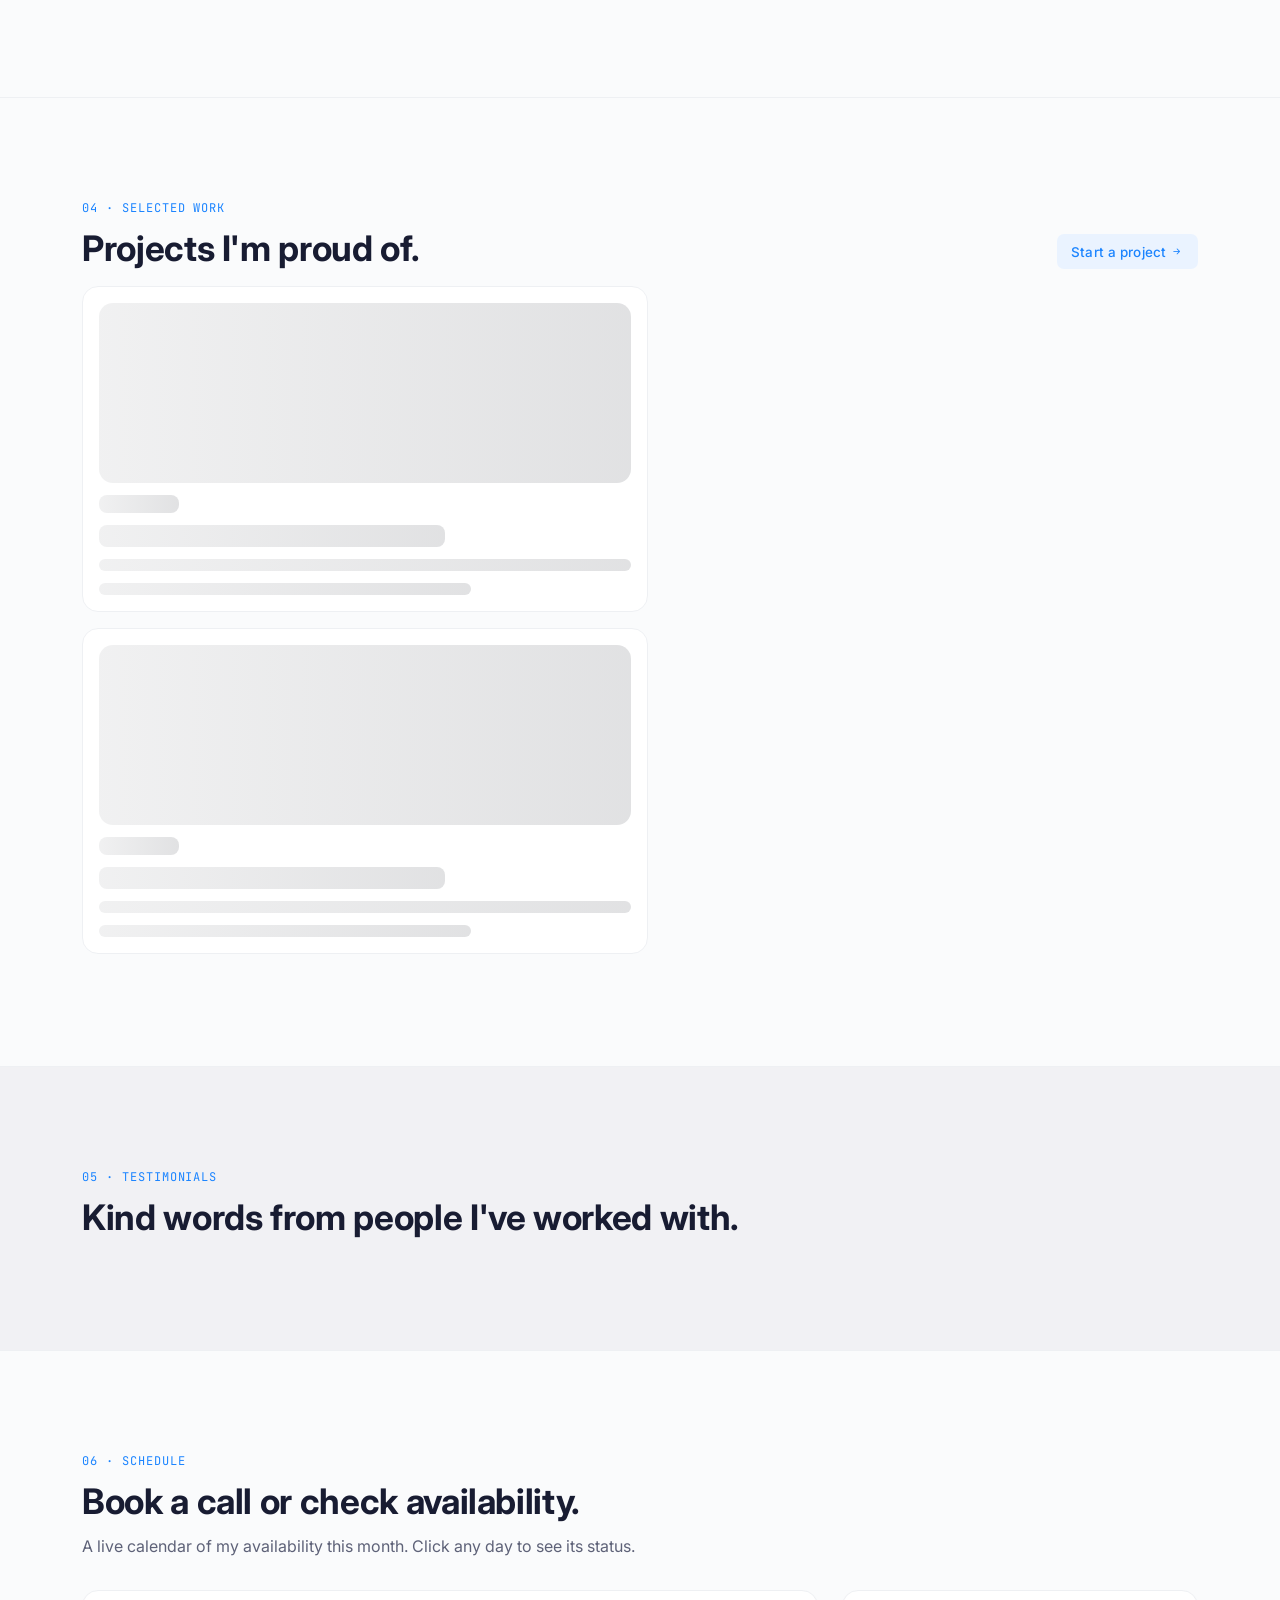
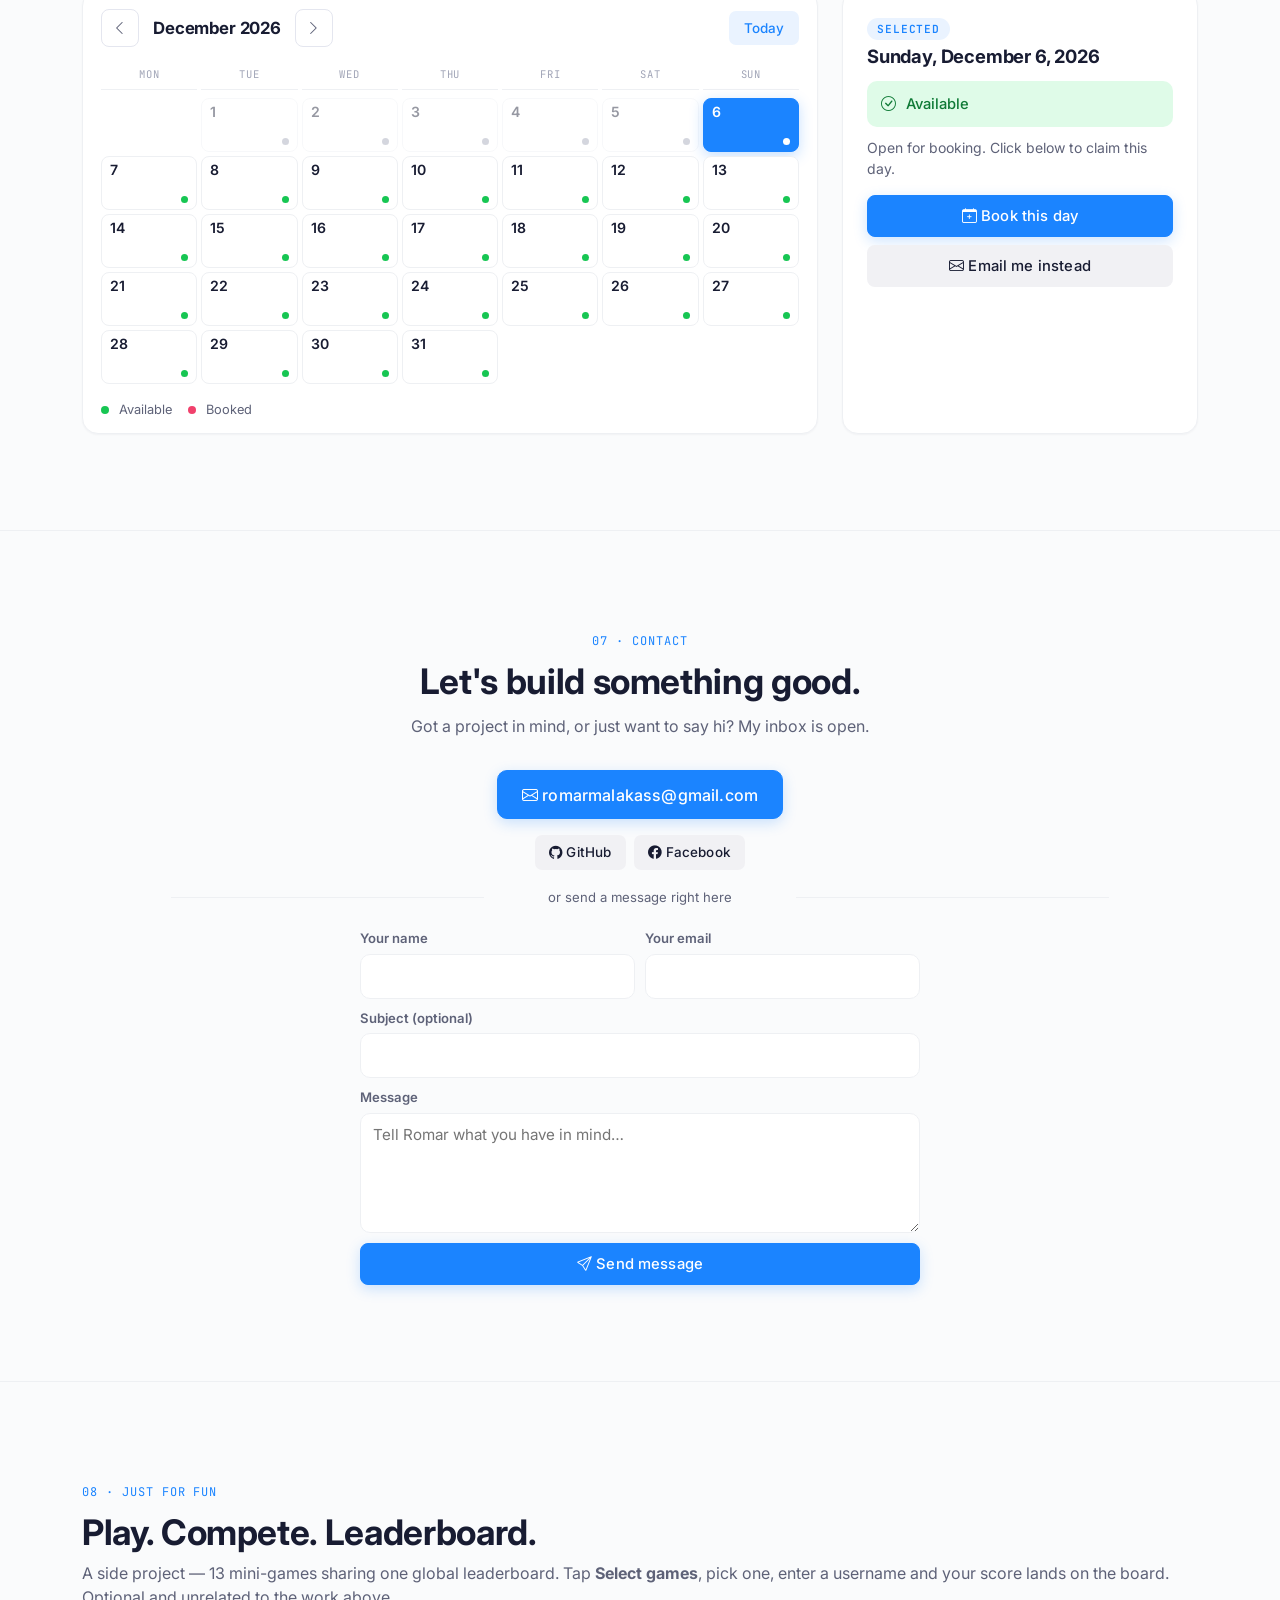
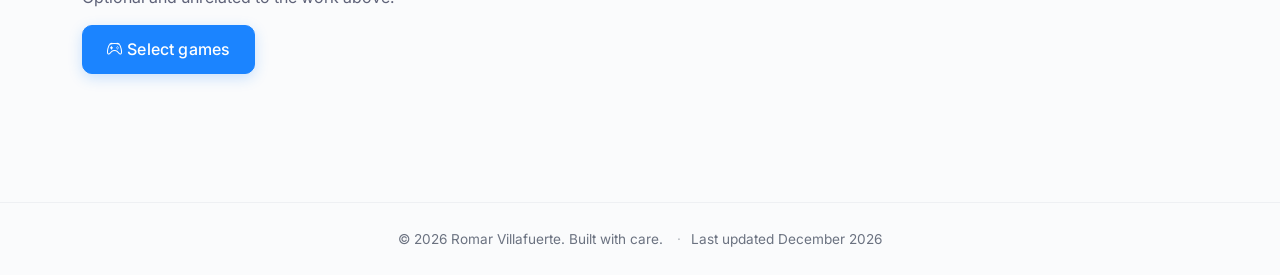
==== commit 44a32980: "fix: move Matrix rain effect from hero section to splash screen Co-Authored-By: Devin AI <158243242+" ====
--- a/index.html
+++ b/index.html
@@ -69,8 +69,9 @@
     <div class="rv-scroll-progress" id="rvScrollProgress" aria-hidden="true"><span></span></div>
 
     <!-- SPLASH / first-paint reveal -->
-    <div class="rv-splash" id="rvSplash" aria-hidden="true">
-      <div class="rv-splash-inner">
+    <div class="rv-splash" id="rvSplash" aria-hidden="true" style="position:relative;overflow:hidden;">
+      <canvas id="rvMatrixCanvas" style="position:absolute;top:0;left:0;width:100%;height:100%;z-index:0;opacity:0.22;pointer-events:none;"></canvas>
+      <div class="rv-splash-inner" style="position:relative;z-index:1;">
         <div class="rv-splash-avatar">
           <img src="assets/romar-hero.jpg?v=2" alt="" width="120" height="120" />
           <span class="rv-splash-ring"></span>
@@ -165,9 +166,8 @@
 
     <main id="top" class="rv-main">
       <!-- HERO -->
-      <section class="rv-section rv-hero" style="position:relative;overflow:hidden;">
-        <canvas id="rvMatrixCanvas" style="position:absolute;top:0;left:0;width:100%;height:100%;z-index:0;opacity:0.22;pointer-events:none;"></canvas>
-        <div class="container" style="position:relative;z-index:1;">
+      <section class="rv-section rv-hero">
+        <div class="container">
           <div class="row align-items-center g-5">
             <div class="col-lg-7">
               <div class="rv-hero-id">
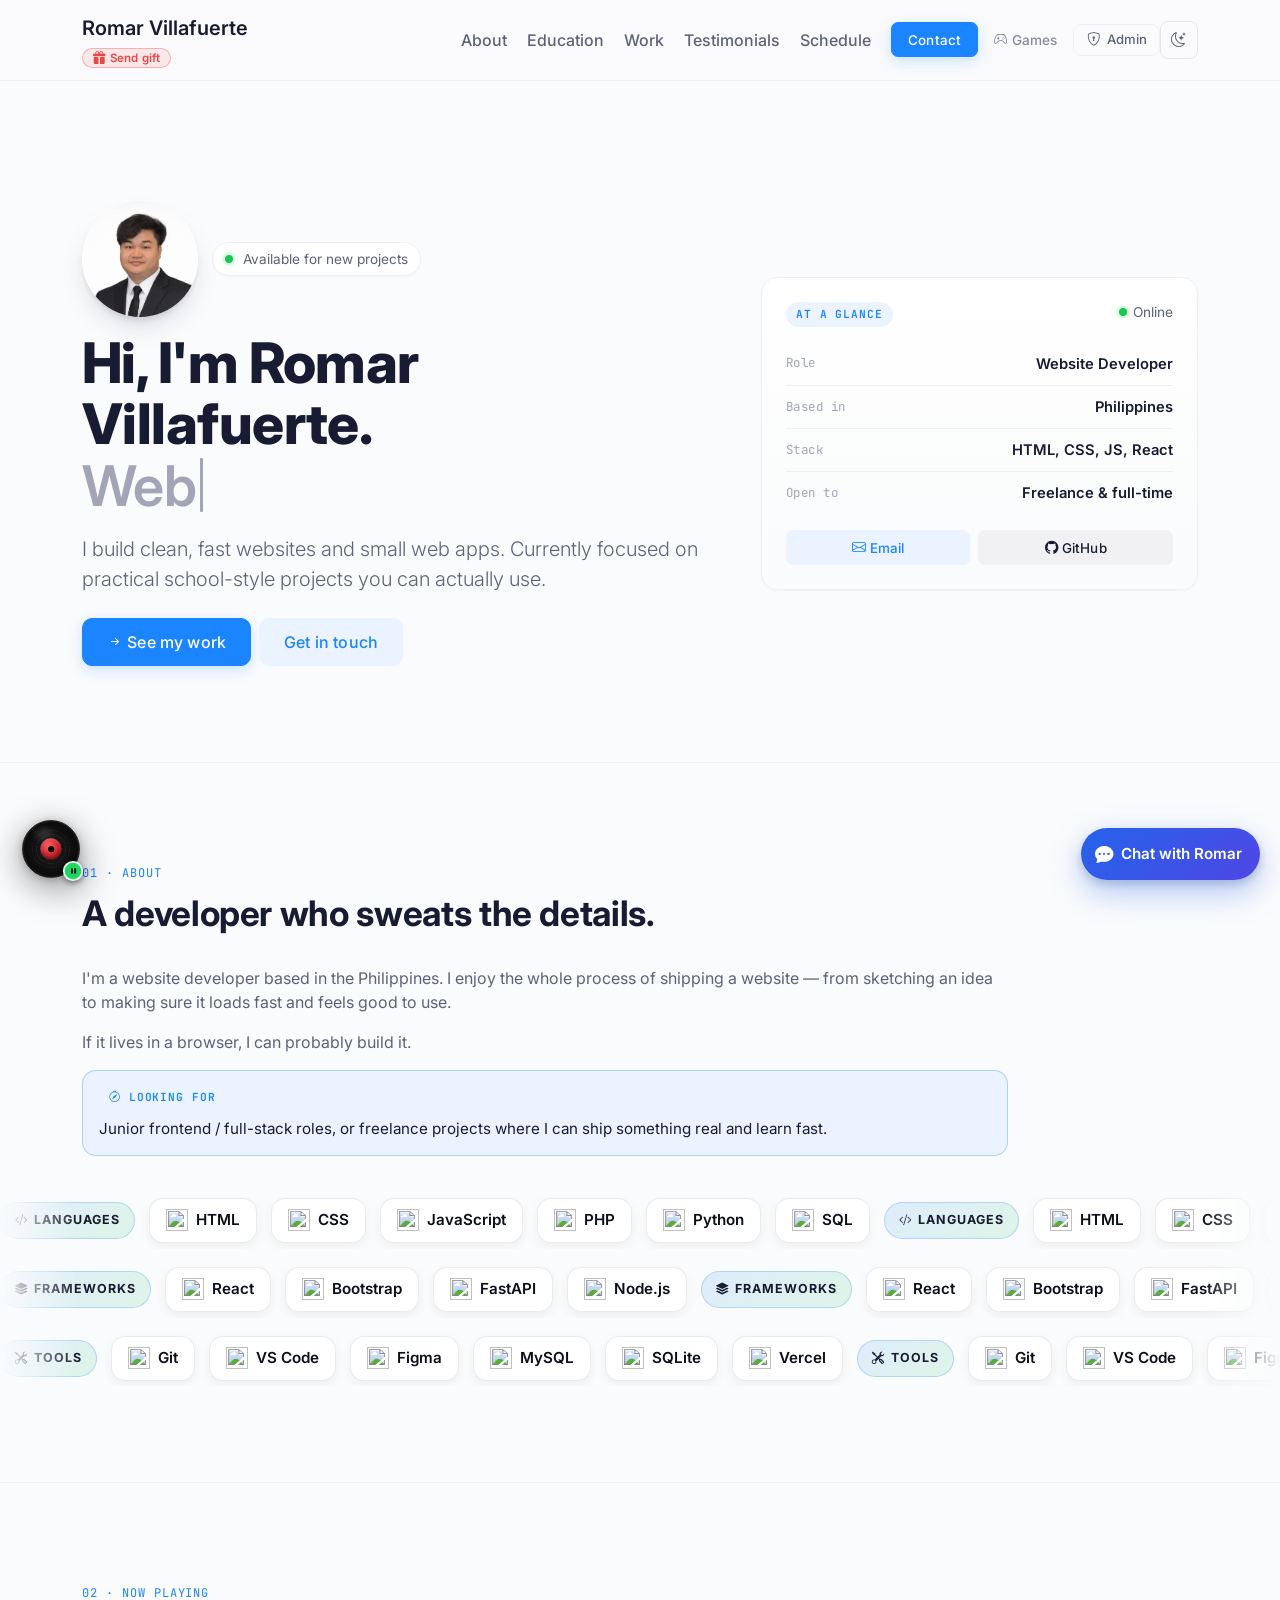
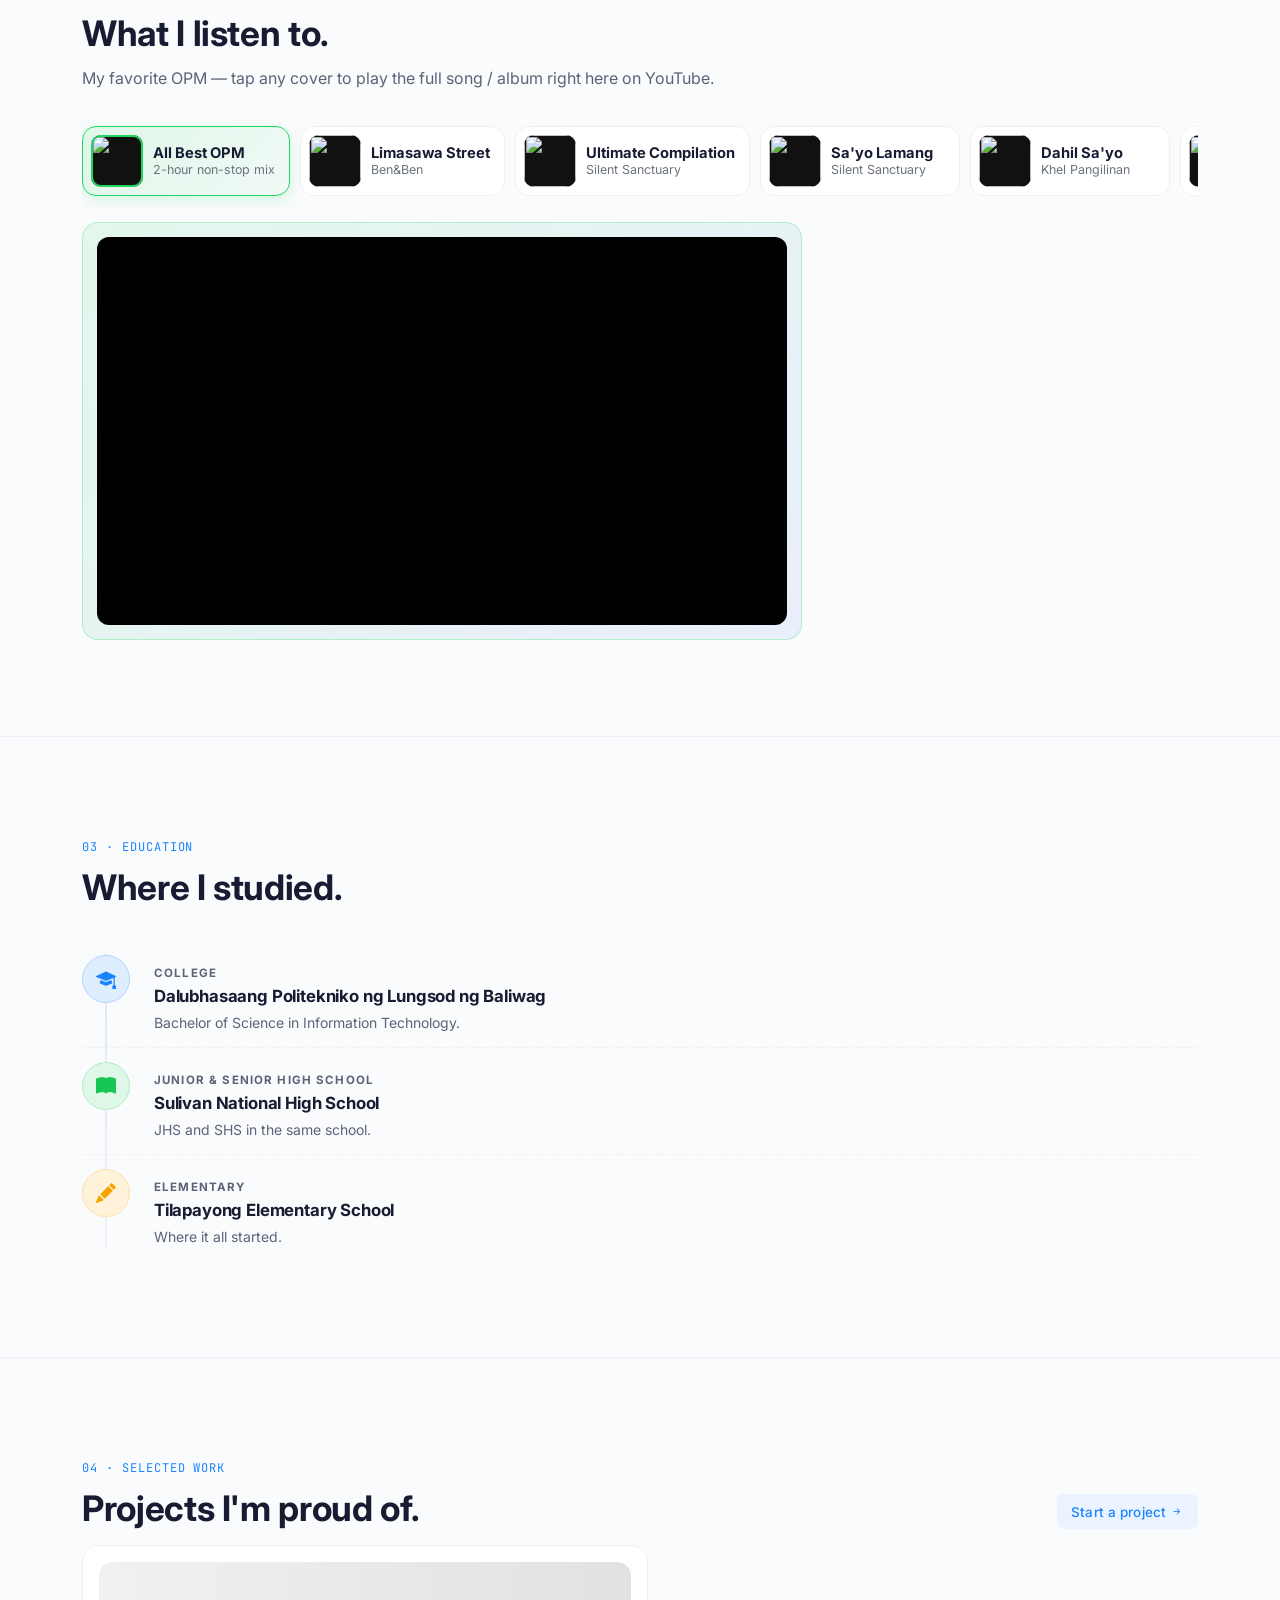
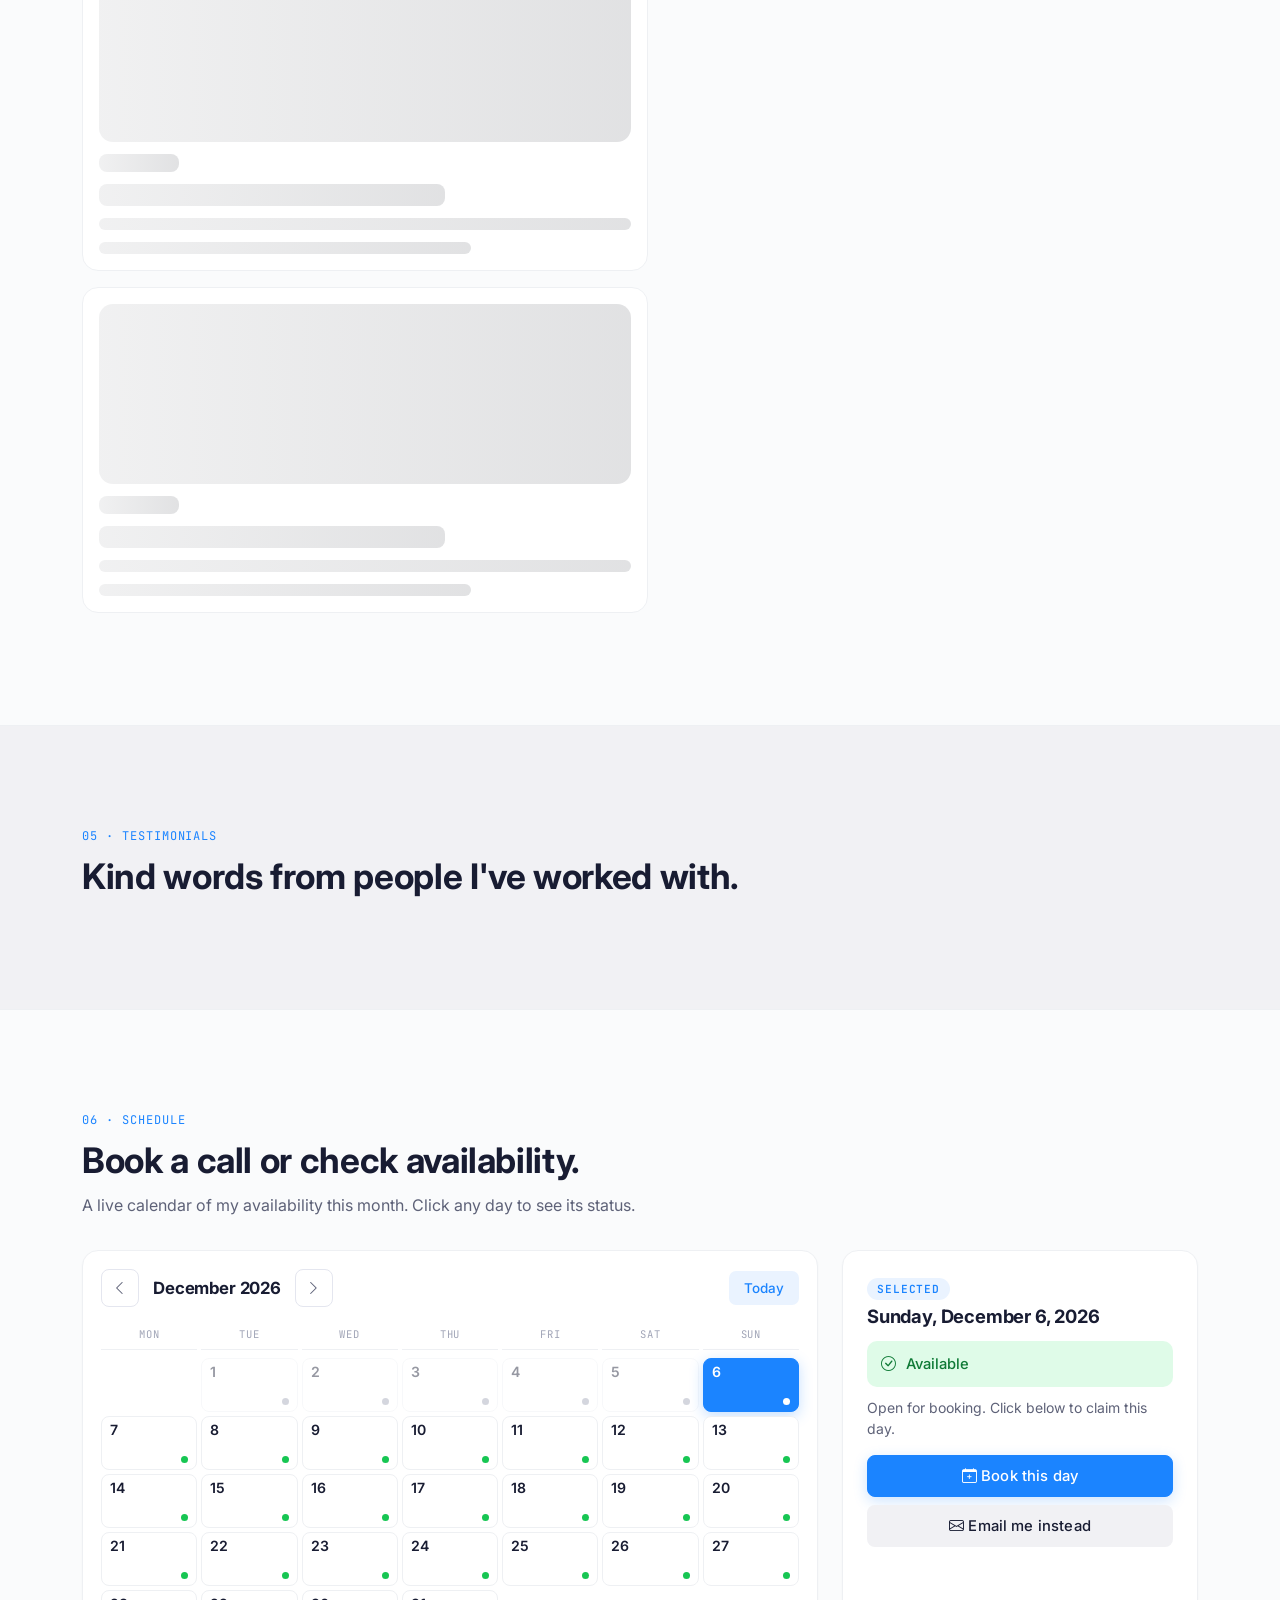
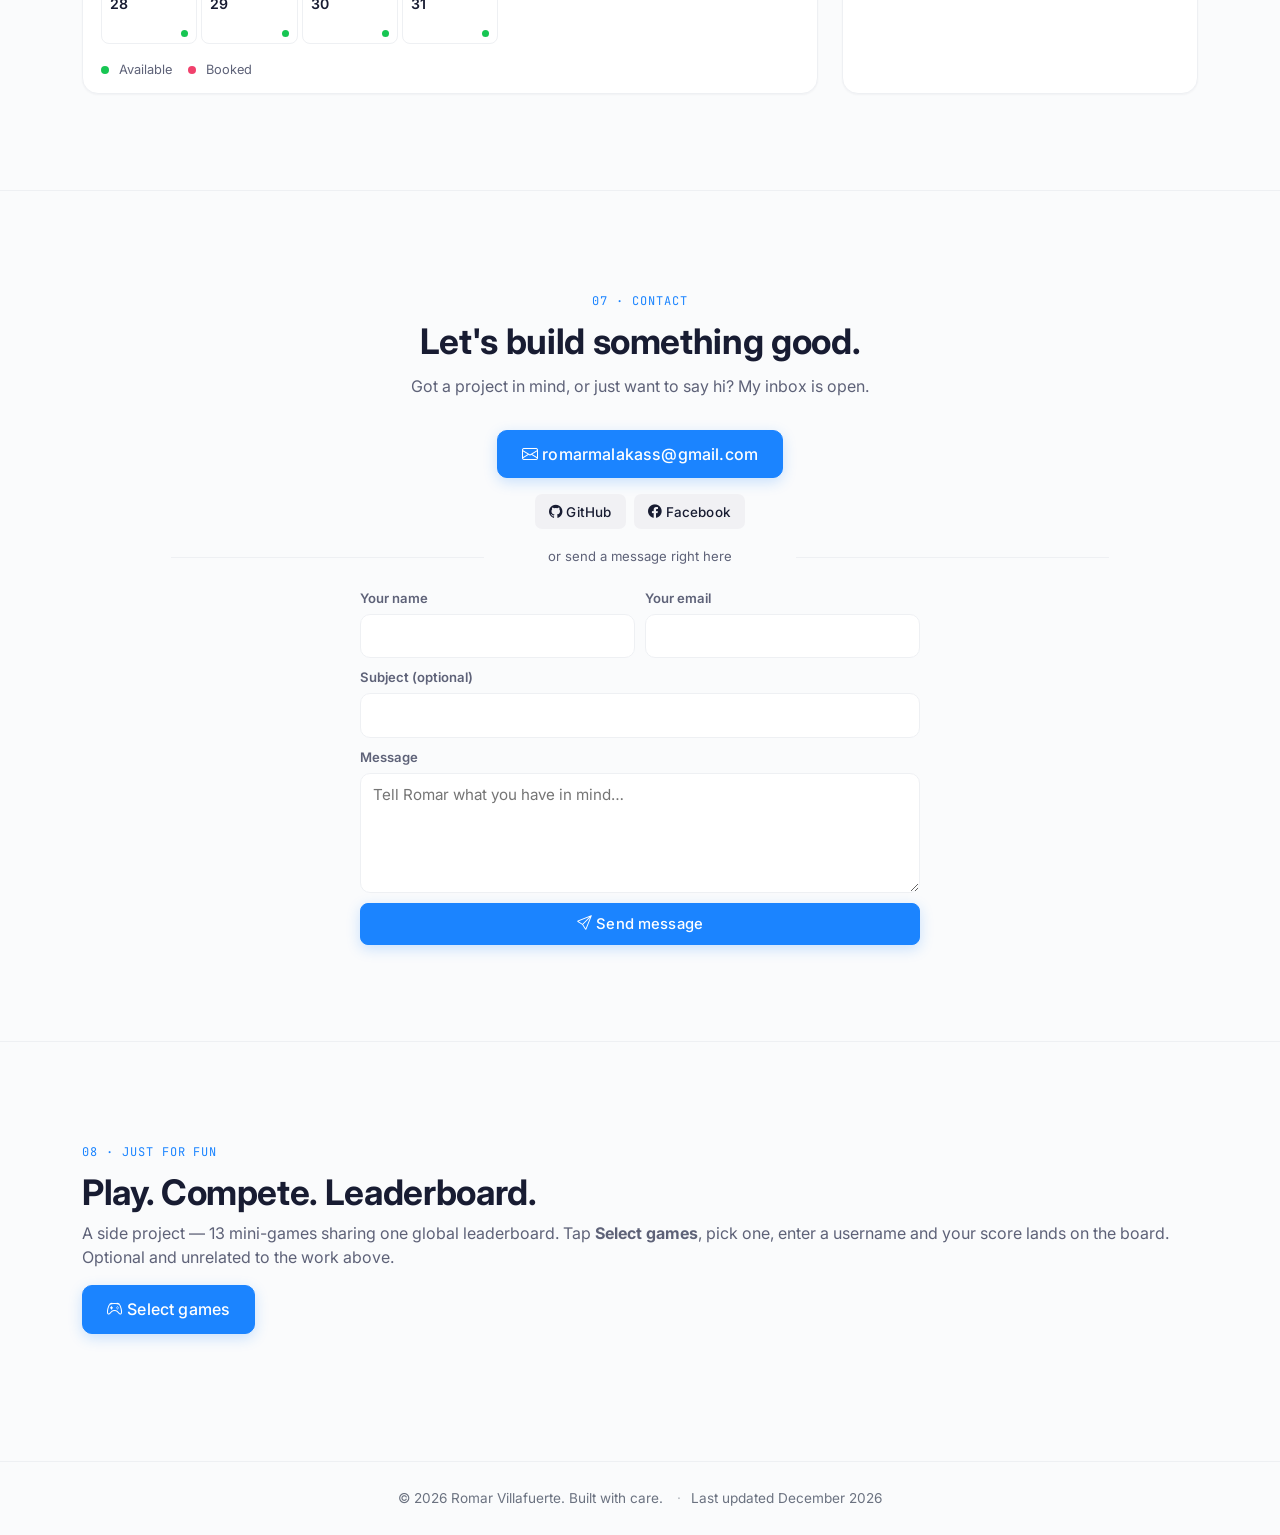
==== commit 188bdd1f: "fix: restore splash screen full-screen overlay positioning Co-Authored-By: Devin AI <158243242+devin" ====
--- a/index.html
+++ b/index.html
@@ -69,7 +69,7 @@
     <div class="rv-scroll-progress" id="rvScrollProgress" aria-hidden="true"><span></span></div>
 
     <!-- SPLASH / first-paint reveal -->
-    <div class="rv-splash" id="rvSplash" aria-hidden="true" style="position:relative;overflow:hidden;">
+    <div class="rv-splash" id="rvSplash" aria-hidden="true">
       <canvas id="rvMatrixCanvas" style="position:absolute;top:0;left:0;width:100%;height:100%;z-index:0;opacity:0.22;pointer-events:none;"></canvas>
       <div class="rv-splash-inner" style="position:relative;z-index:1;">
         <div class="rv-splash-avatar">
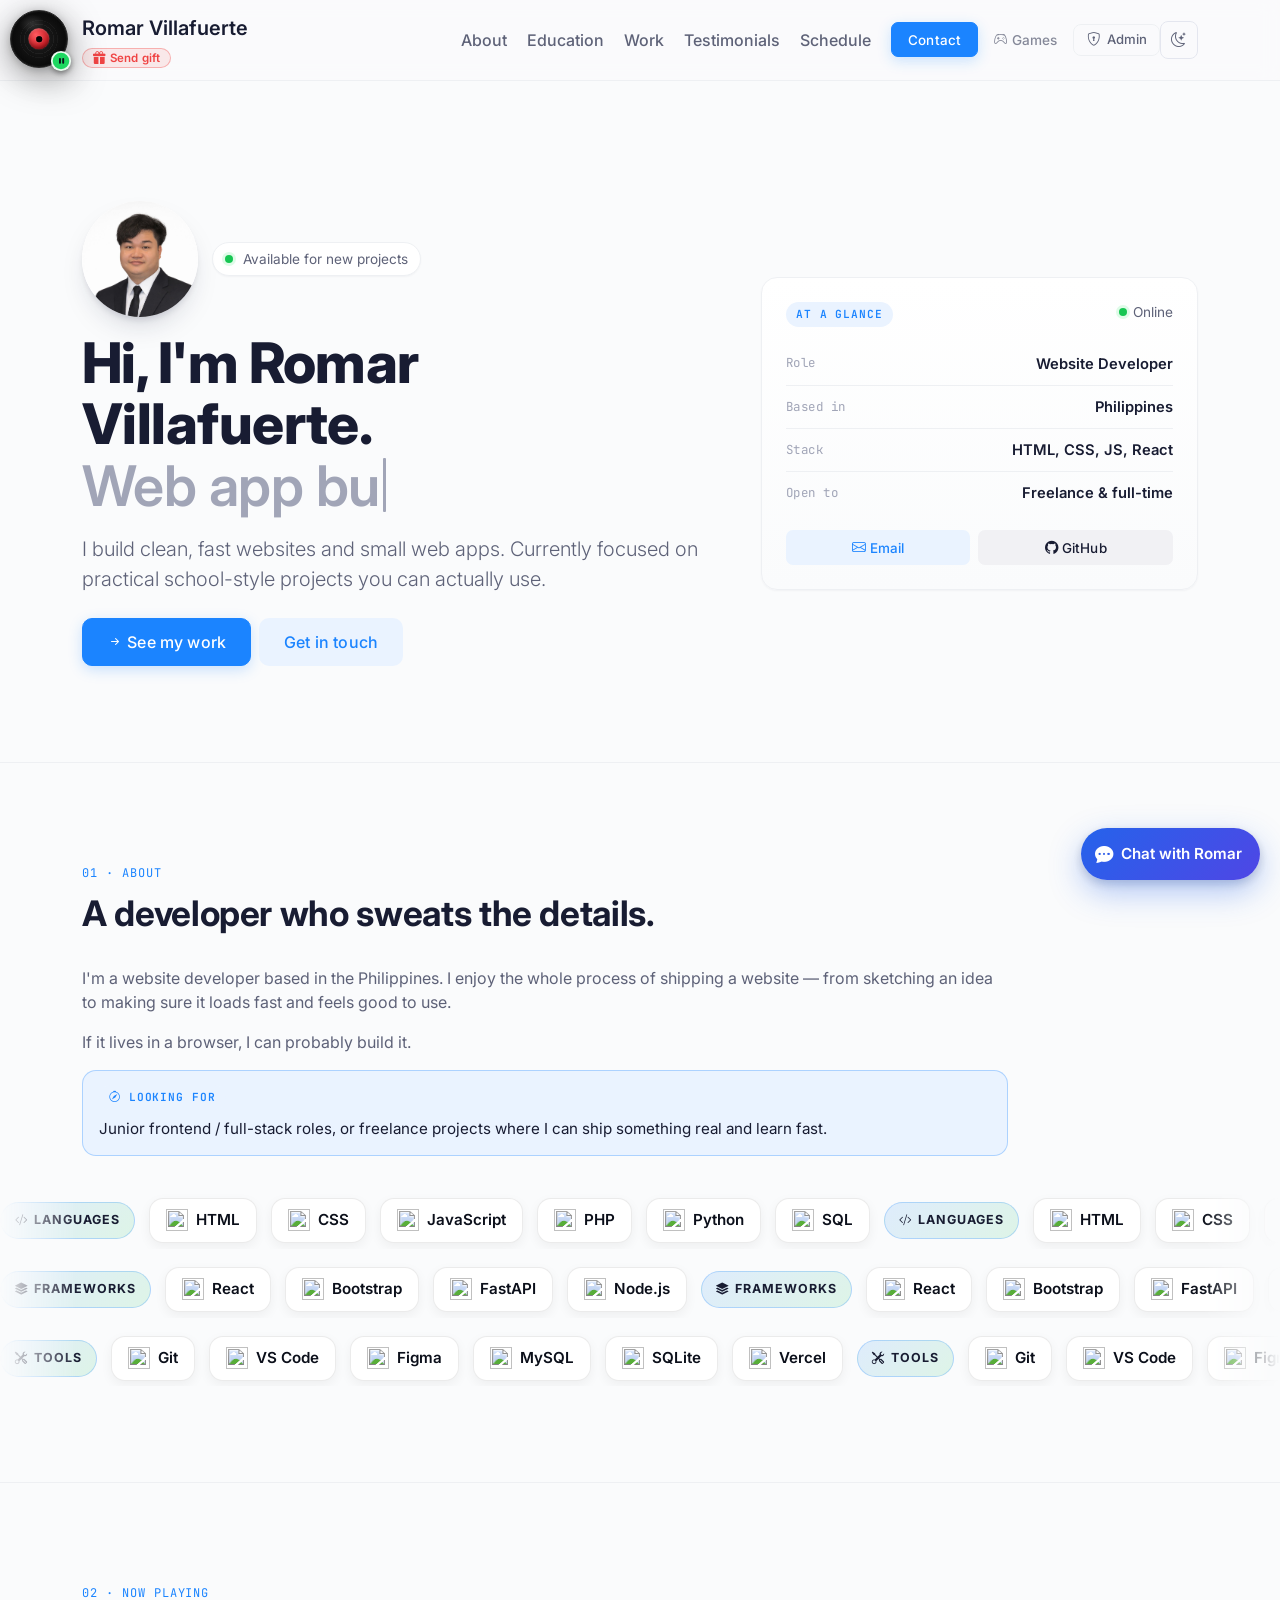
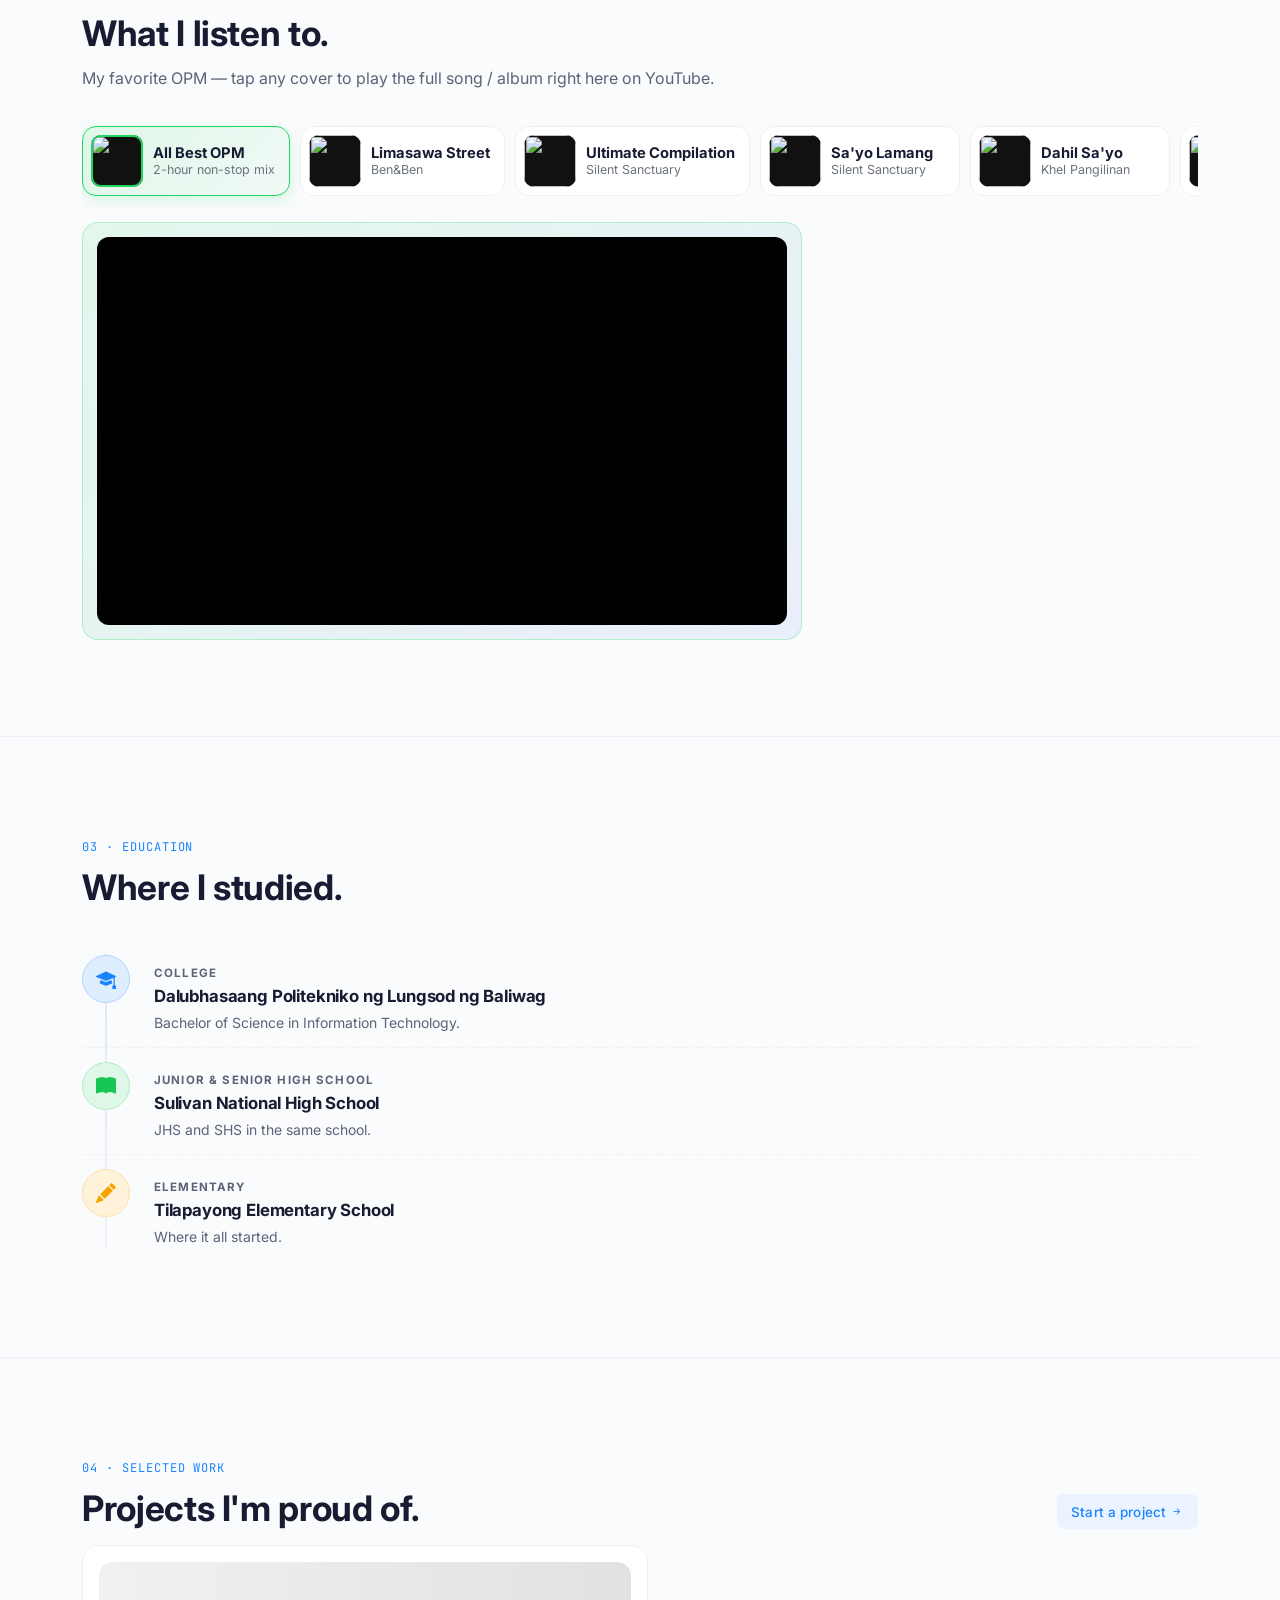
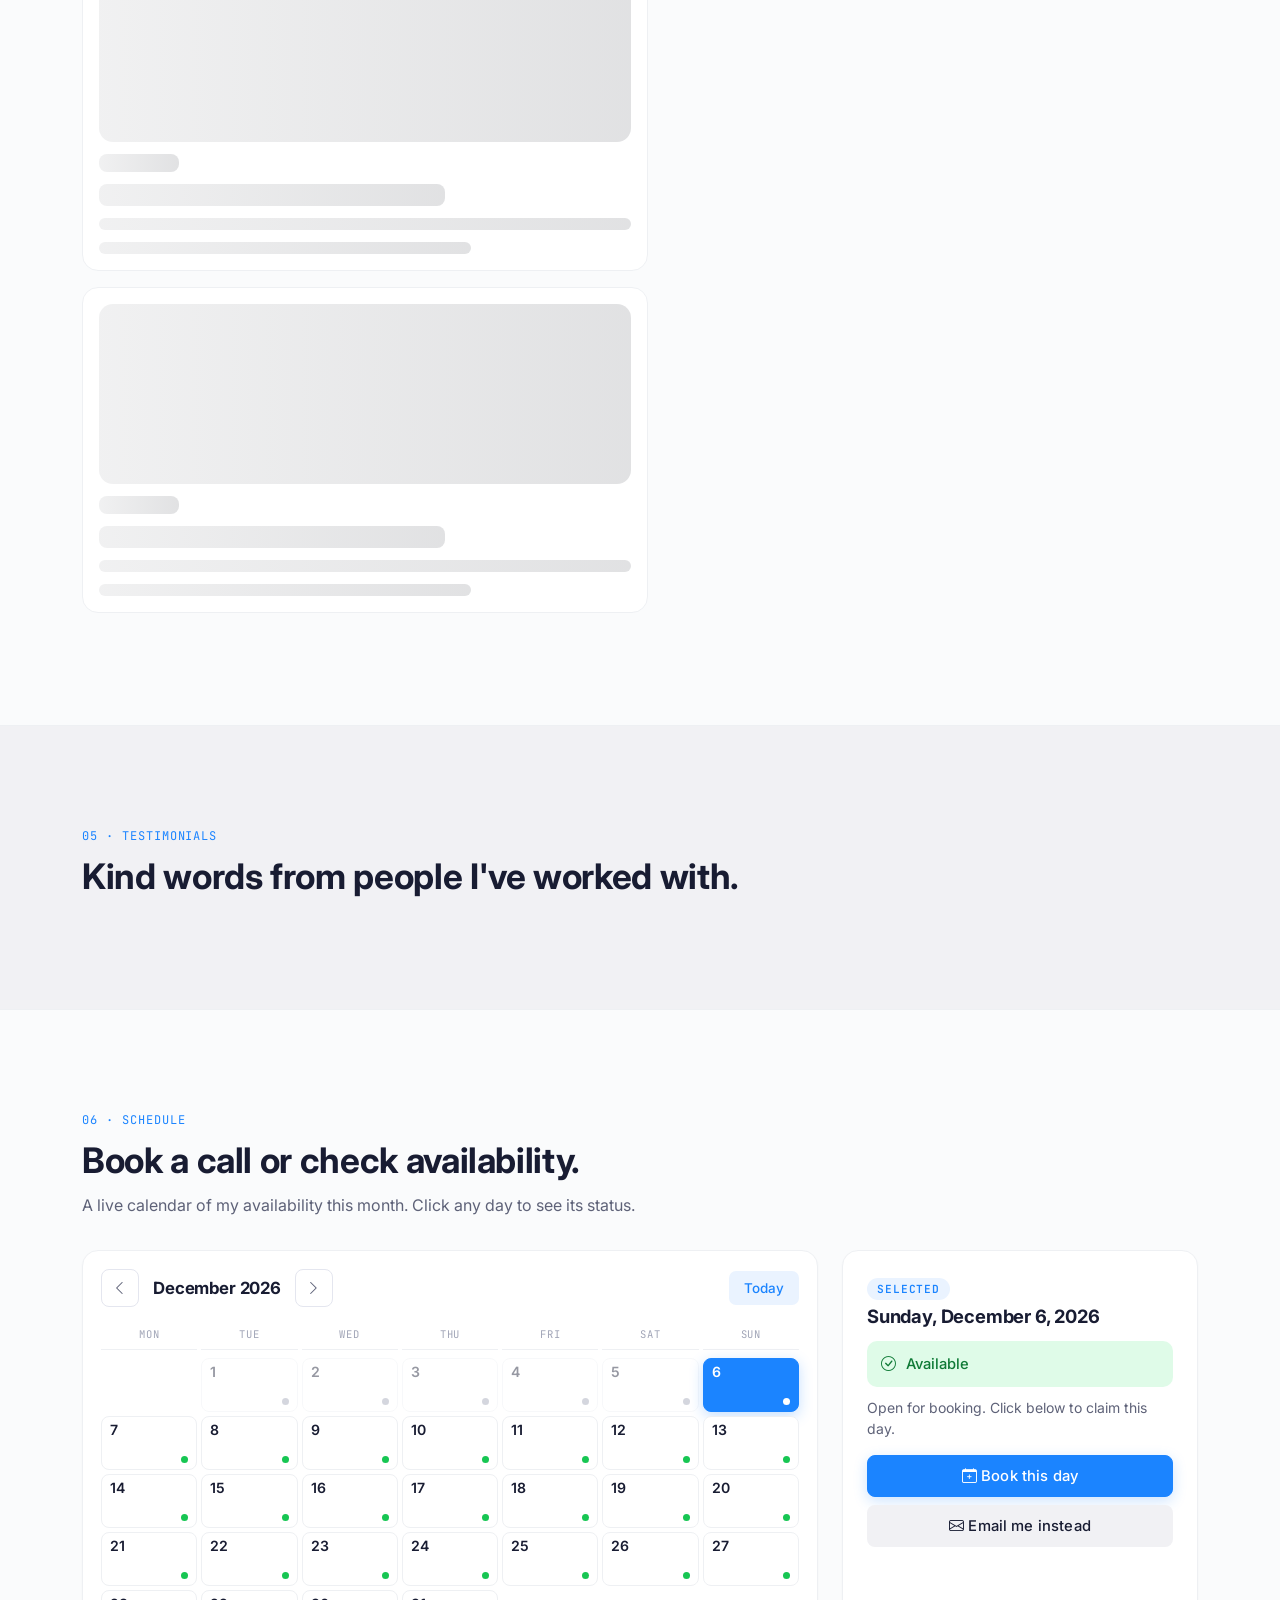
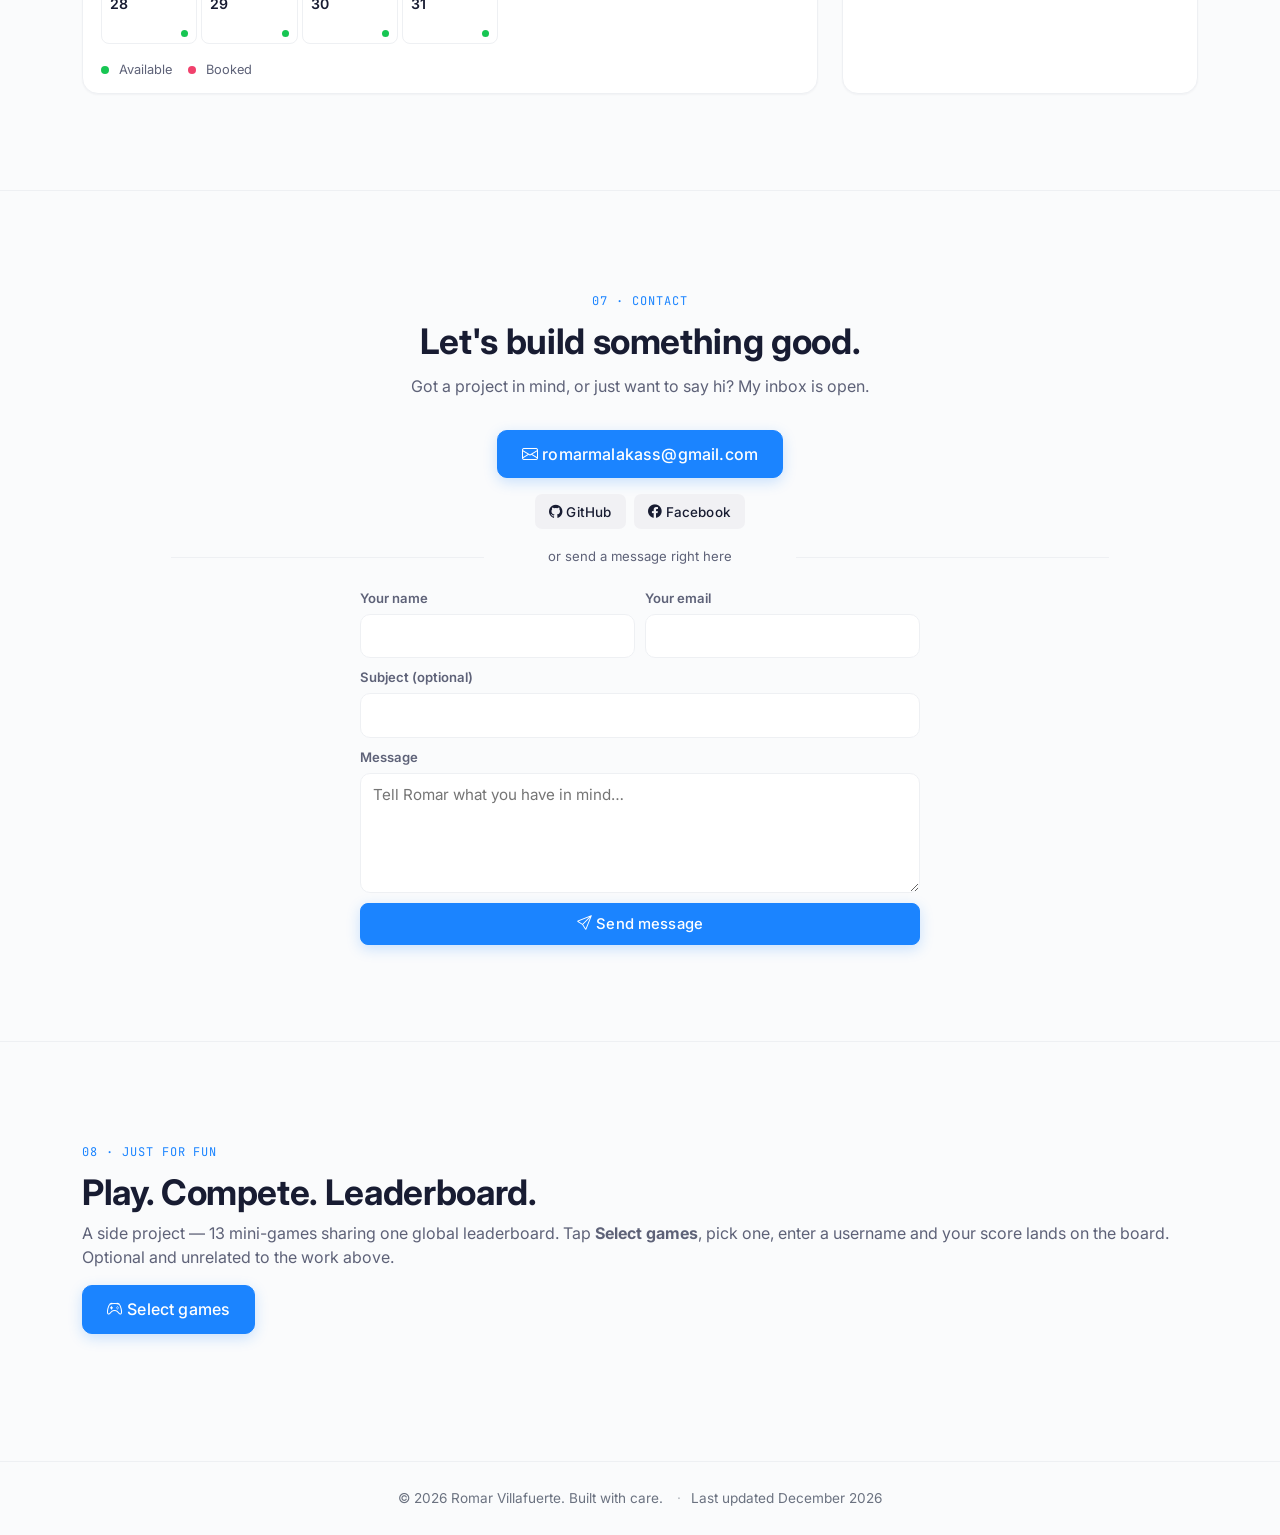
==== commit 3577905b: "style: brighter green Matrix rain + extend splash to 4.4 seconds Co-Authored-By: Devin AI <158243242" ====
--- a/index.html
+++ b/index.html
@@ -70,7 +70,7 @@
 
     <!-- SPLASH / first-paint reveal -->
     <div class="rv-splash" id="rvSplash" aria-hidden="true">
-      <canvas id="rvMatrixCanvas" style="position:absolute;top:0;left:0;width:100%;height:100%;z-index:0;opacity:0.22;pointer-events:none;"></canvas>
+      <canvas id="rvMatrixCanvas" style="position:absolute;top:0;left:0;width:100%;height:100%;z-index:0;opacity:0.35;pointer-events:none;"></canvas>
       <div class="rv-splash-inner" style="position:relative;z-index:1;">
         <div class="rv-splash-avatar">
           <img src="assets/romar-hero.jpg?v=2" alt="" width="120" height="120" />
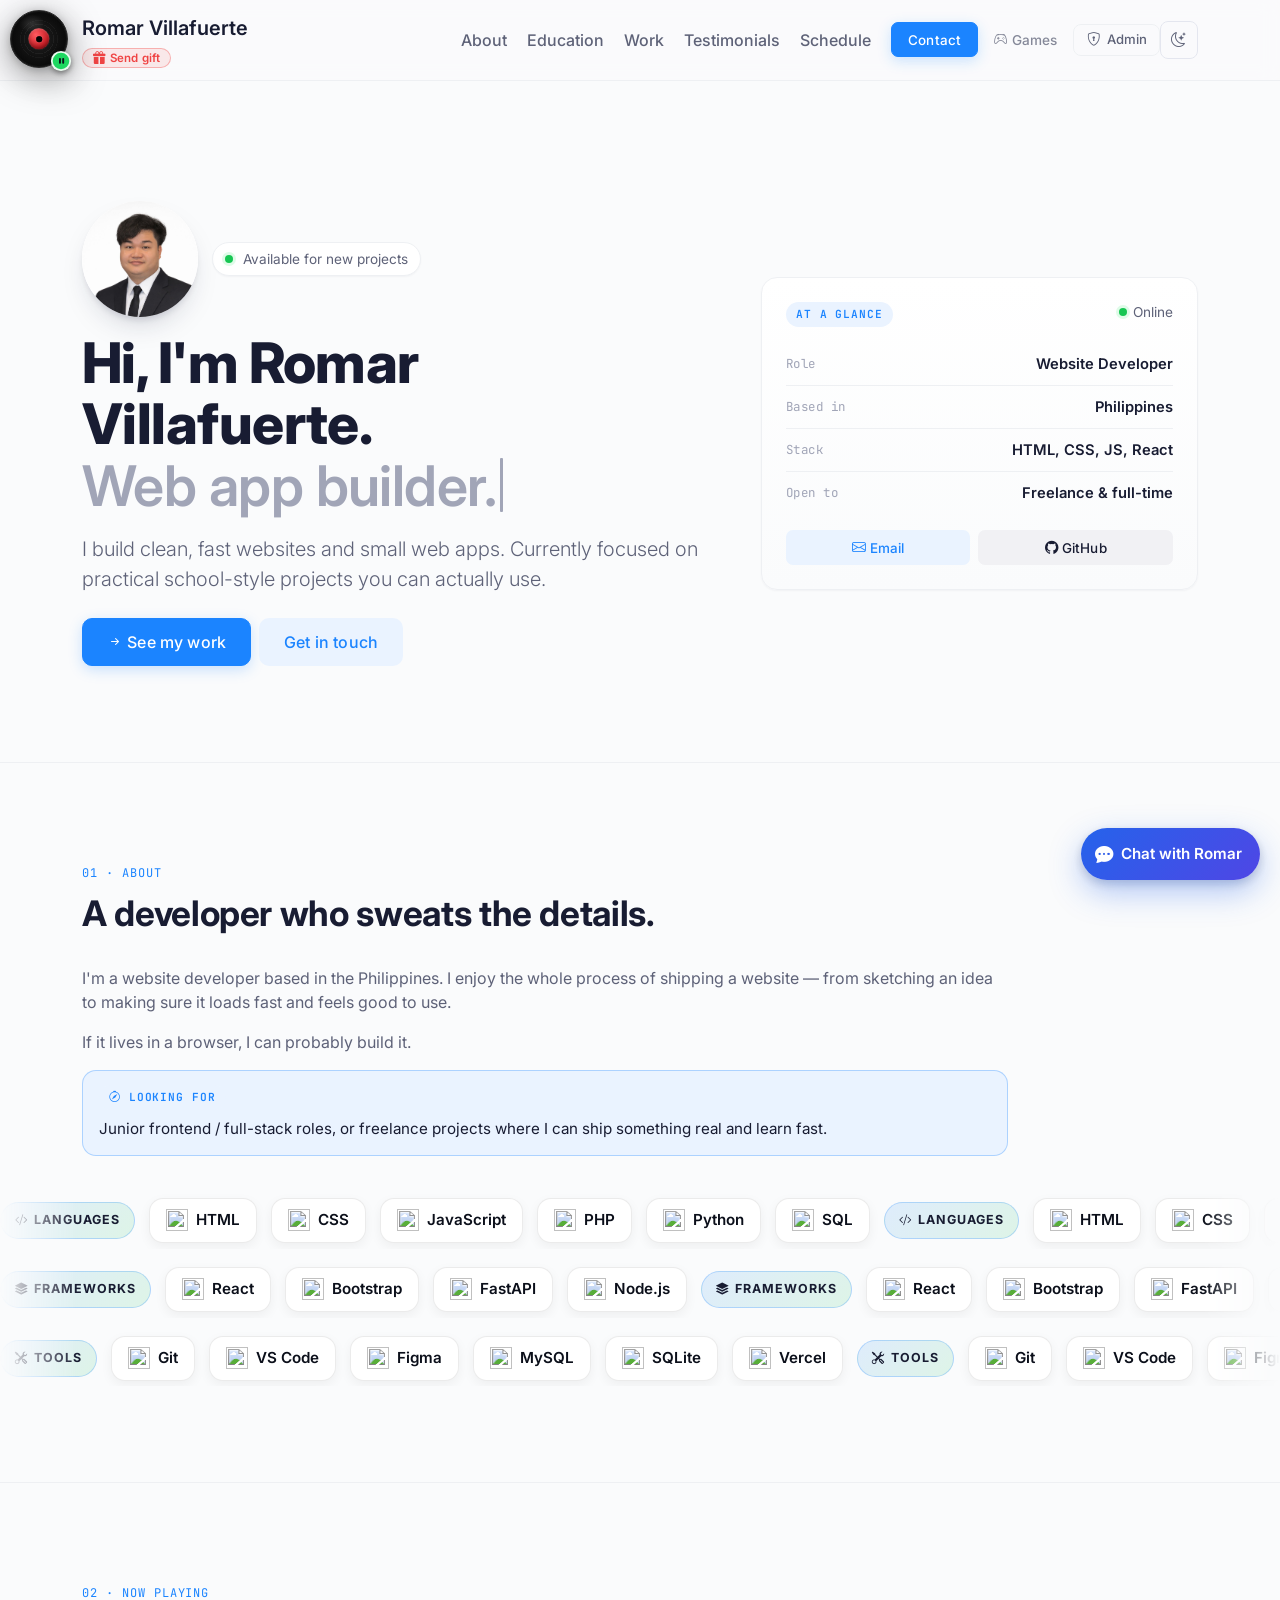
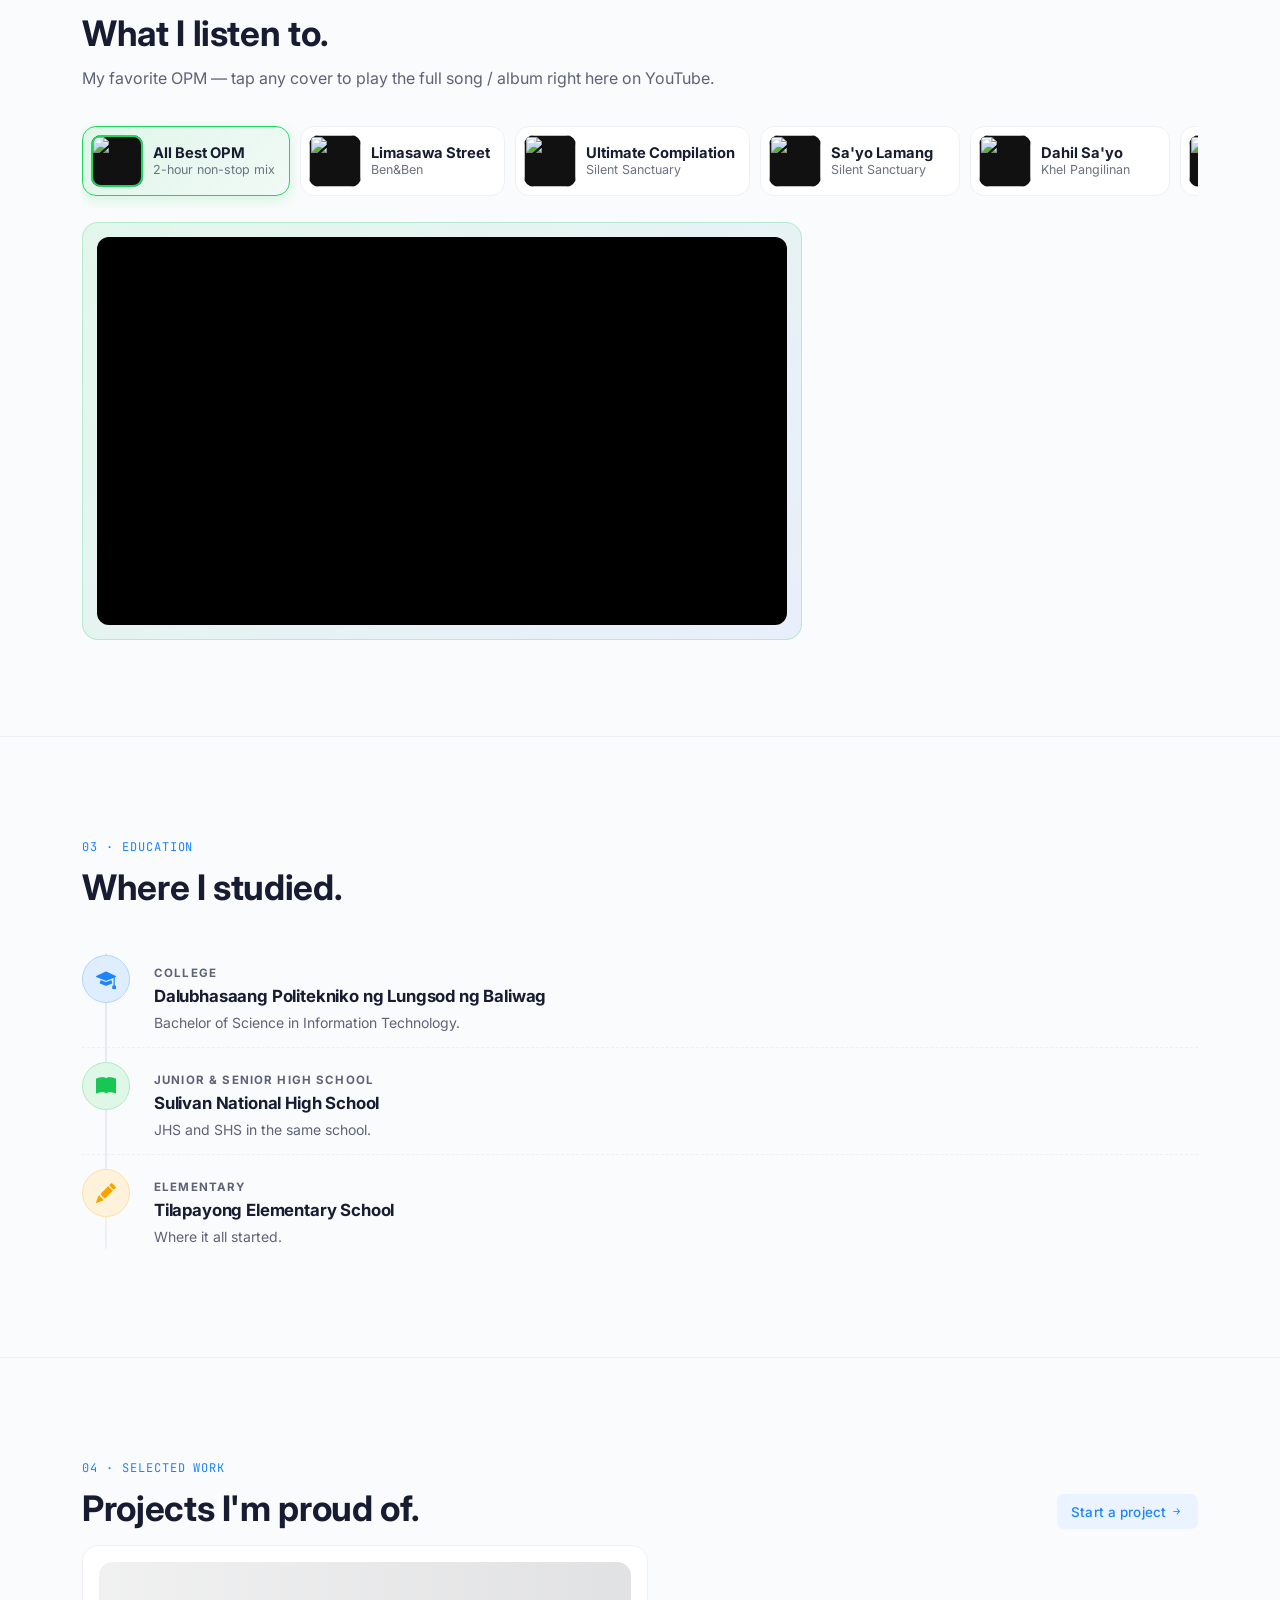
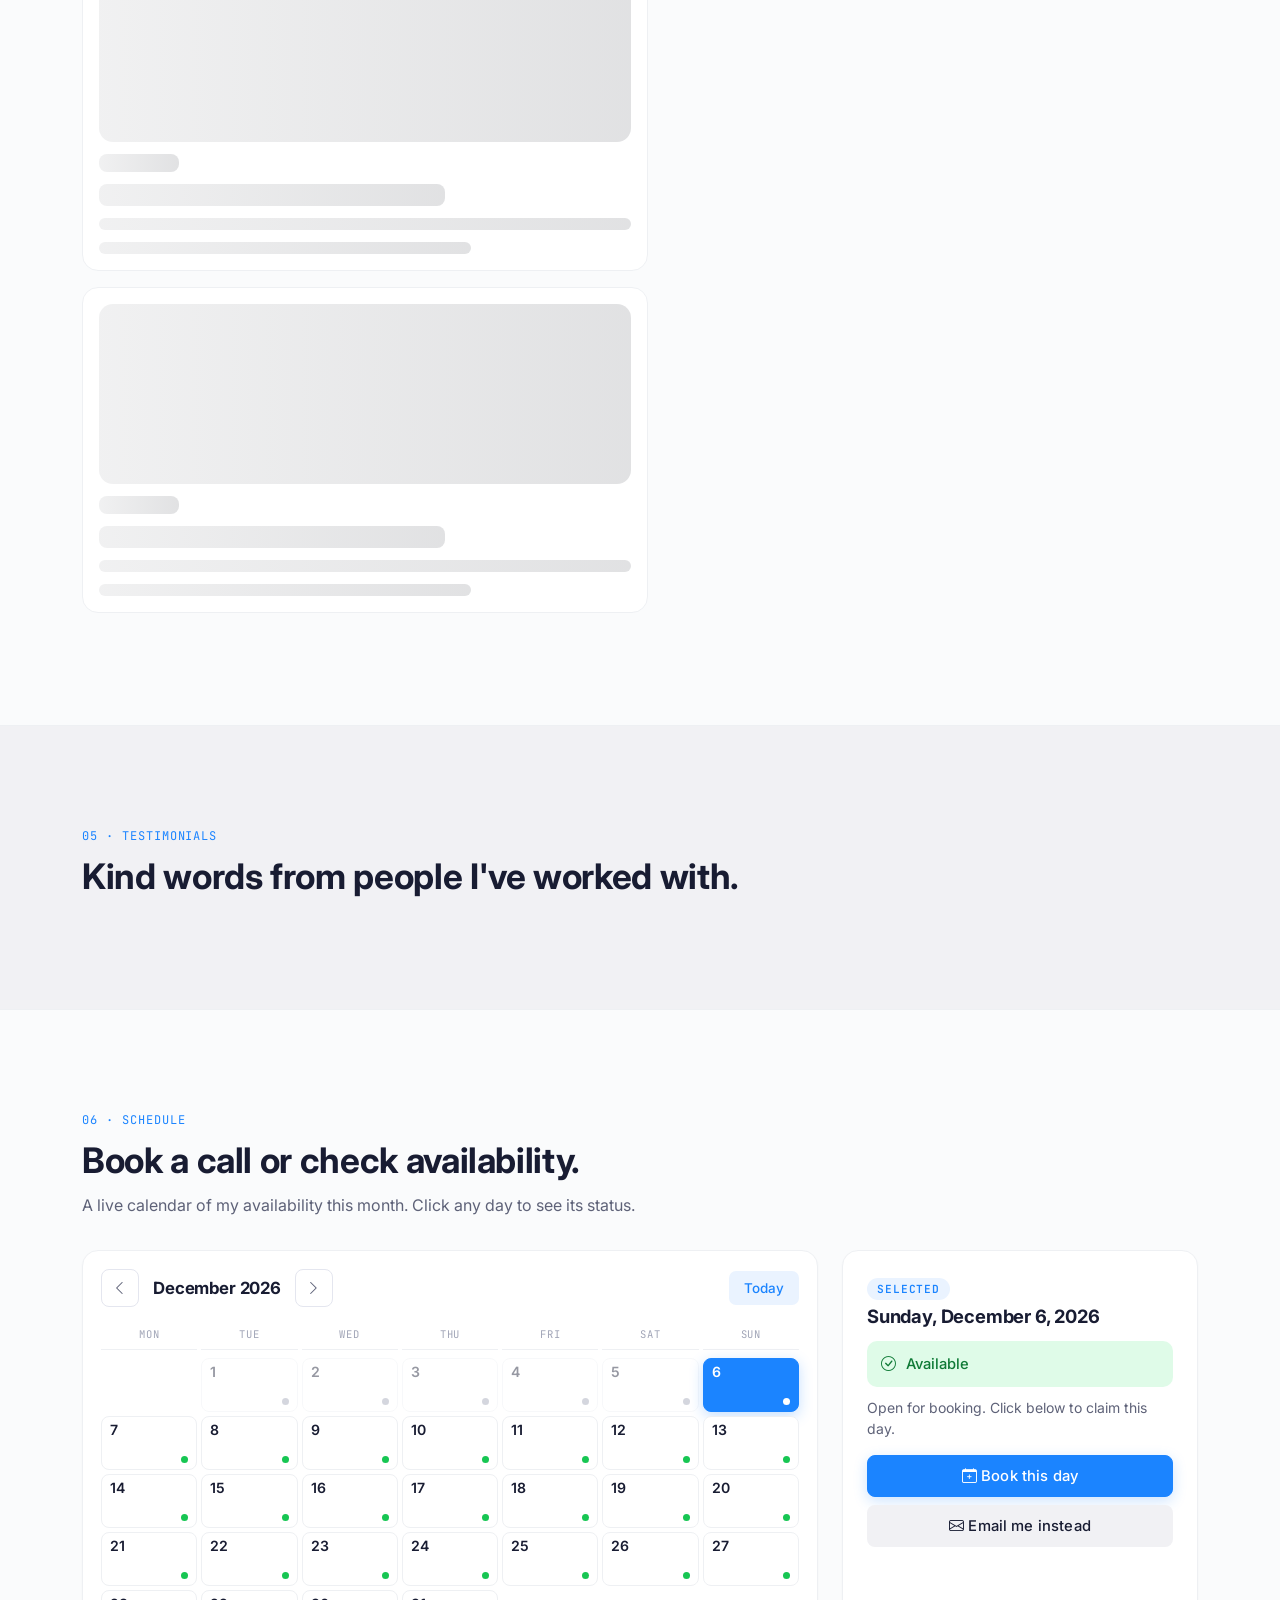
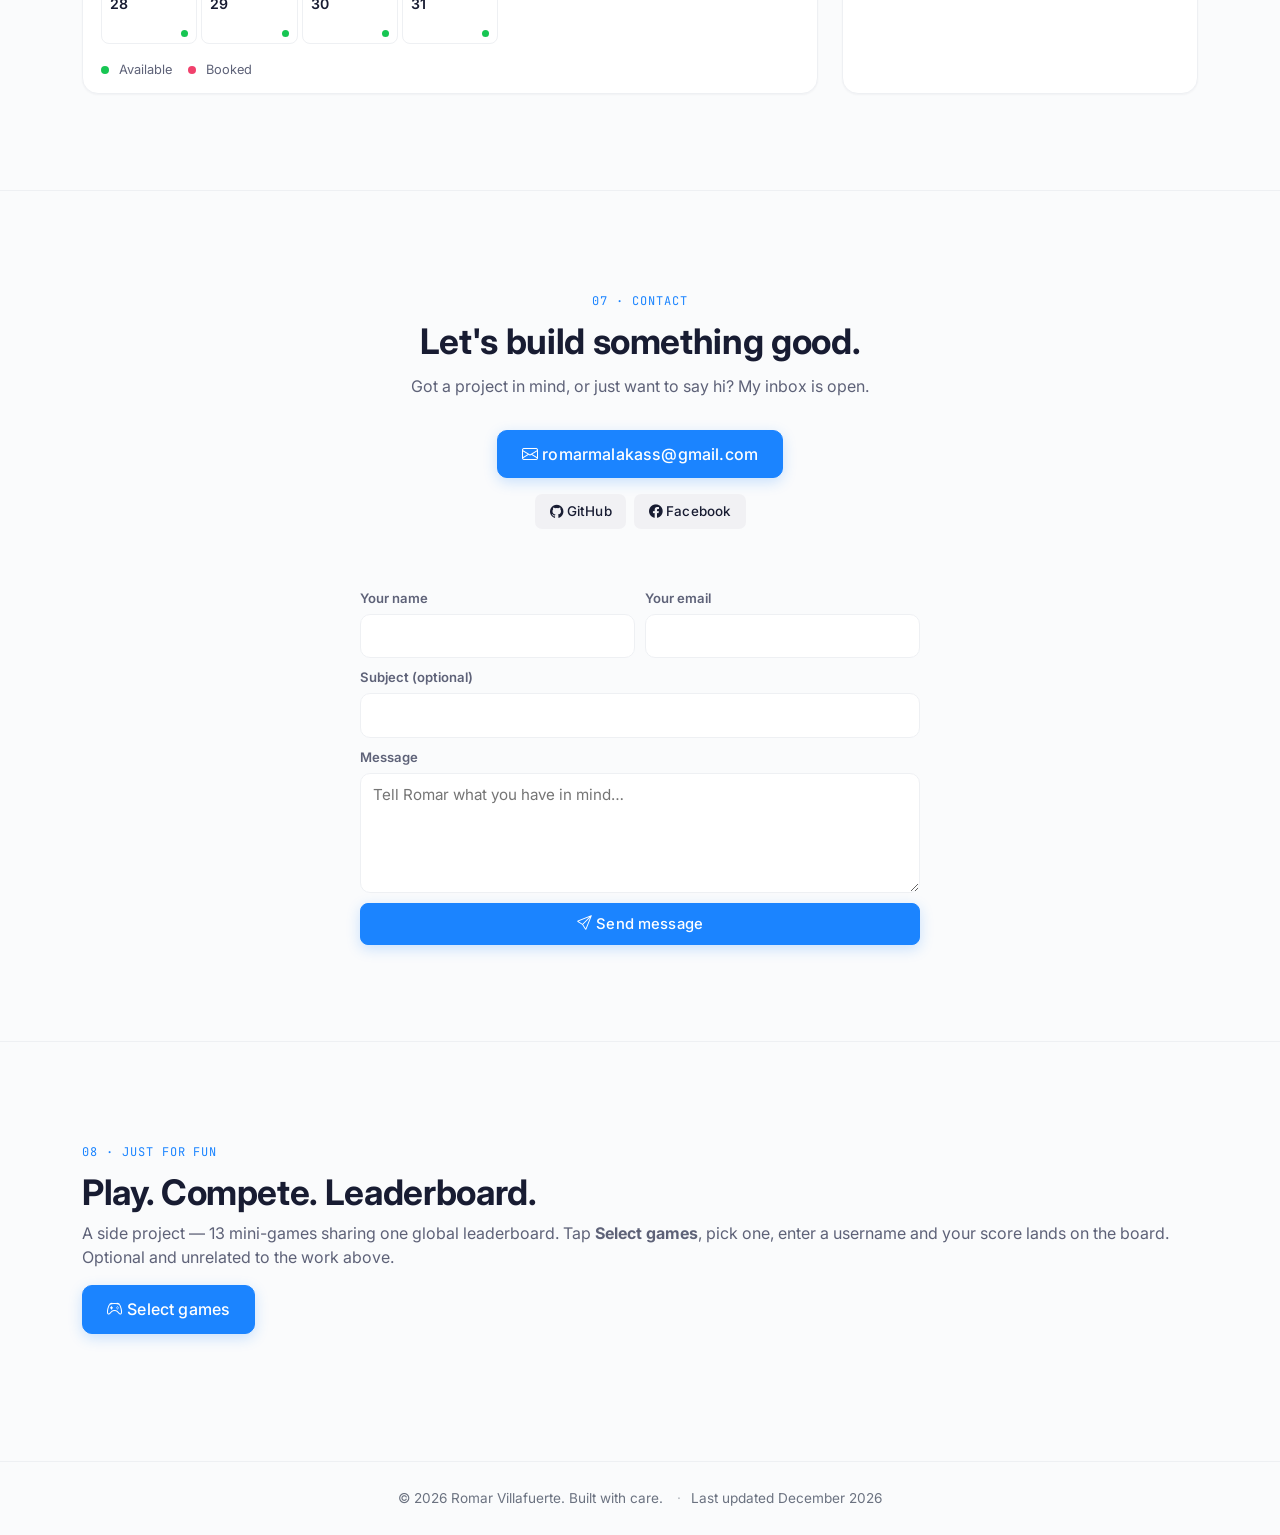
==== commit 3eec7370: "feat: clickable visitor cards showing device name, IP, and location details Co-Authored-By: Devin AI" ====
--- a/index.html
+++ b/index.html
@@ -1700,6 +1700,15 @@
                 <span class="rv-admin-card-value rv-admin-card-value-sm" id="rvStatTopProject">—</span>
               </div>
             </div>
+
+            <!-- Visitor details panel (hidden by default, shown on click) -->
+            <div id="rvVisitorDetails" class="rv-visitor-details" hidden>
+              <div class="rv-visitor-details-header">
+                <h5><i class="bi bi-people"></i> Recent Visitors</h5>
+                <button type="button" class="rv-visitor-close" id="rvVisitorClose">&times;</button>
+              </div>
+              <div class="rv-visitor-list" id="rvVisitorList"></div>
+            </div>
           </section>
 
           <section class="rv-admin-panel">
--- a/styles.css
+++ b/styles.css
@@ -3534,6 +3534,53 @@
 .rv-reveal[data-delay="300"] { transition-delay: 0.3s; }
 .rv-reveal[data-delay="400"] { transition-delay: 0.4s; }
 .rv-reveal[data-delay="500"] { transition-delay: 0.5s; }
+.rv-reveal[data-delay="600"] { transition-delay: 0.6s; }
+.rv-reveal[data-delay="700"] { transition-delay: 0.7s; }
+.rv-reveal[data-delay="800"] { transition-delay: 0.8s; }
+
+/* Hero entrance animations */
+.rv-hero .rv-hero-id,
+.rv-hero .rv-display,
+.rv-hero .lead,
+.rv-hero .d-flex.flex-wrap,
+.rv-hero .rv-hero-card {
+  opacity: 0;
+  transform: translateY(30px);
+  animation: rvHeroIn 0.7s cubic-bezier(0.16, 1, 0.3, 1) forwards;
+}
+.rv-hero .rv-hero-id     { animation-delay: 0.3s; }
+.rv-hero .rv-display     { animation-delay: 0.5s; }
+.rv-hero .lead           { animation-delay: 0.65s; }
+.rv-hero .d-flex.flex-wrap { animation-delay: 0.8s; }
+.rv-hero .rv-hero-card   { animation-delay: 0.6s; transform: translateY(30px) scale(0.96); }
+body.rv-splash-active .rv-hero .rv-hero-id,
+body.rv-splash-active .rv-hero .rv-display,
+body.rv-splash-active .rv-hero .lead,
+body.rv-splash-active .rv-hero .d-flex.flex-wrap,
+body.rv-splash-active .rv-hero .rv-hero-card {
+  animation-delay: 4.6s;
+}
+body.rv-splash-active .rv-hero .rv-display     { animation-delay: 4.8s; }
+body.rv-splash-active .rv-hero .lead           { animation-delay: 4.95s; }
+body.rv-splash-active .rv-hero .d-flex.flex-wrap { animation-delay: 5.1s; }
+body.rv-splash-active .rv-hero .rv-hero-card   { animation-delay: 4.9s; }
+
+@keyframes rvHeroIn {
+  to { opacity: 1; transform: translateY(0) scale(1); }
+}
+
+/* Project card hover lift + tilt */
+.rv-project-card {
+  transition: transform 0.35s cubic-bezier(.22,.61,.36,1), box-shadow 0.35s;
+}
+.rv-project-card:hover {
+  transform: translateY(-6px);
+  box-shadow: 0 20px 40px -12px rgba(0,0,0,0.18);
+}
+
+/* Section heading slide-in variants */
+.rv-reveal-left  { transform: translateX(-28px); }
+.rv-reveal-right { transform: translateX(28px); }
 
 @media (prefers-reduced-motion: reduce) {
   .rv-ticker-track { animation: none !important; }
@@ -3693,6 +3740,94 @@
   .rv-splash-bar { opacity: 1; transform: none; }
 }
 
+/* ---------- Visitor details panel (admin) ---------- */
+.rv-admin-card-blue, .rv-admin-card-violet { cursor: pointer; }
+.rv-admin-card-blue:hover, .rv-admin-card-violet:hover {
+  filter: brightness(1.08);
+  transform: translateY(-2px);
+  transition: all 0.2s;
+}
+.rv-visitor-details {
+  margin-top: 16px;
+  background: var(--rv-surface, #f8fafc);
+  border: 1px solid var(--rv-border, #e2e8f0);
+  border-radius: 12px;
+  padding: 16px;
+  max-height: 400px;
+  overflow-y: auto;
+}
+[data-bs-theme="dark"] .rv-visitor-details {
+  background: #1a1f2e;
+  border-color: #2a2f3e;
+}
+.rv-visitor-details-header {
+  display: flex;
+  justify-content: space-between;
+  align-items: center;
+  margin-bottom: 12px;
+}
+.rv-visitor-details-header h5 {
+  margin: 0;
+  font-size: 0.95rem;
+  font-weight: 600;
+}
+.rv-visitor-close {
+  background: none;
+  border: none;
+  font-size: 1.4rem;
+  cursor: pointer;
+  color: inherit;
+  opacity: 0.6;
+  padding: 0 4px;
+}
+.rv-visitor-close:hover { opacity: 1; }
+.rv-visitor-item {
+  display: flex;
+  align-items: flex-start;
+  gap: 12px;
+  padding: 10px 12px;
+  border-radius: 8px;
+  margin-bottom: 6px;
+  background: rgba(0,0,0,0.03);
+  transition: background 0.15s;
+}
+[data-bs-theme="dark"] .rv-visitor-item {
+  background: rgba(255,255,255,0.04);
+}
+.rv-visitor-item:hover {
+  background: rgba(37,99,235,0.08);
+}
+.rv-visitor-icon {
+  font-size: 1.3rem;
+  min-width: 28px;
+  text-align: center;
+  padding-top: 2px;
+}
+.rv-visitor-info {
+  flex: 1;
+  min-width: 0;
+}
+.rv-visitor-device {
+  font-weight: 600;
+  font-size: 0.9rem;
+  margin-bottom: 2px;
+}
+.rv-visitor-meta {
+  font-size: 0.78rem;
+  opacity: 0.7;
+  line-height: 1.4;
+}
+.rv-visitor-meta span {
+  display: inline-block;
+  margin-right: 10px;
+}
+.rv-visitor-time {
+  font-size: 0.75rem;
+  opacity: 0.5;
+  white-space: nowrap;
+  padding-top: 2px;
+}
+
 /* ---------- Scroll progress bar ---------- */
 .rv-scroll-progress {
   position: fixed;
